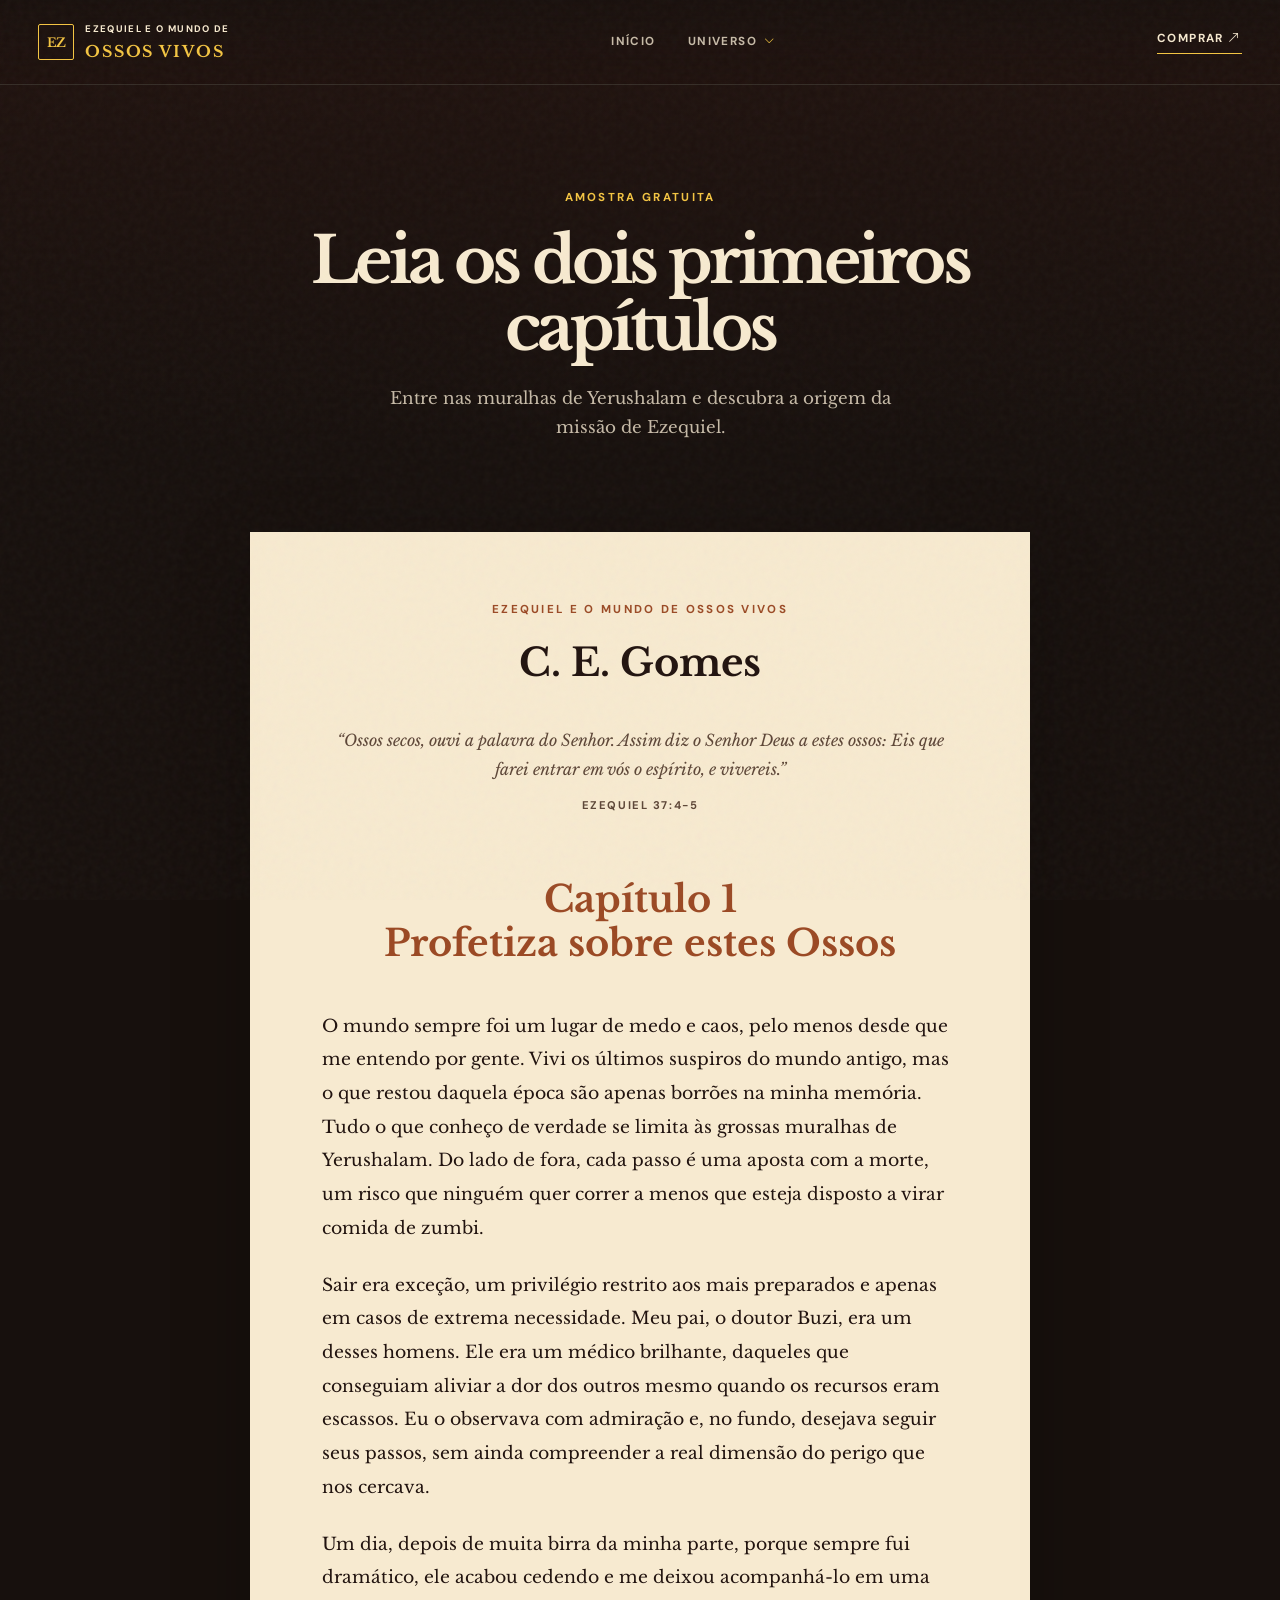
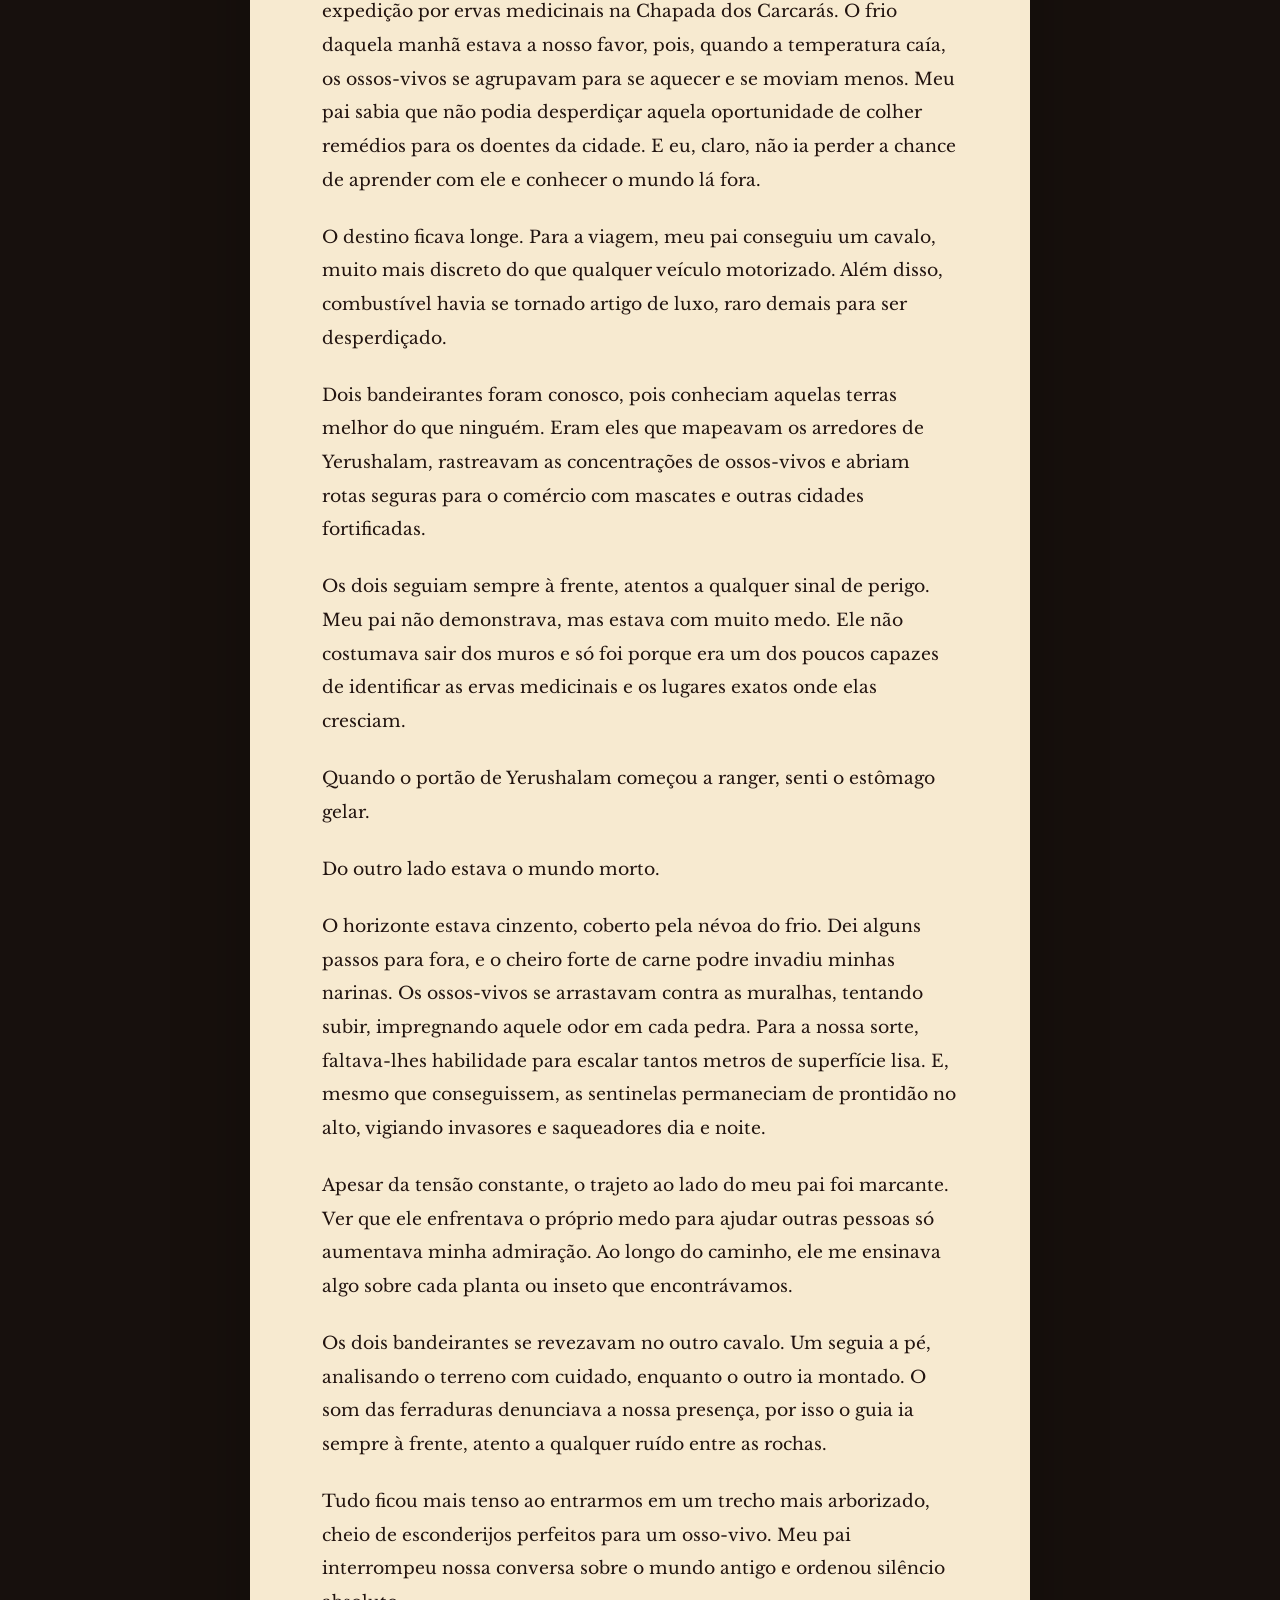
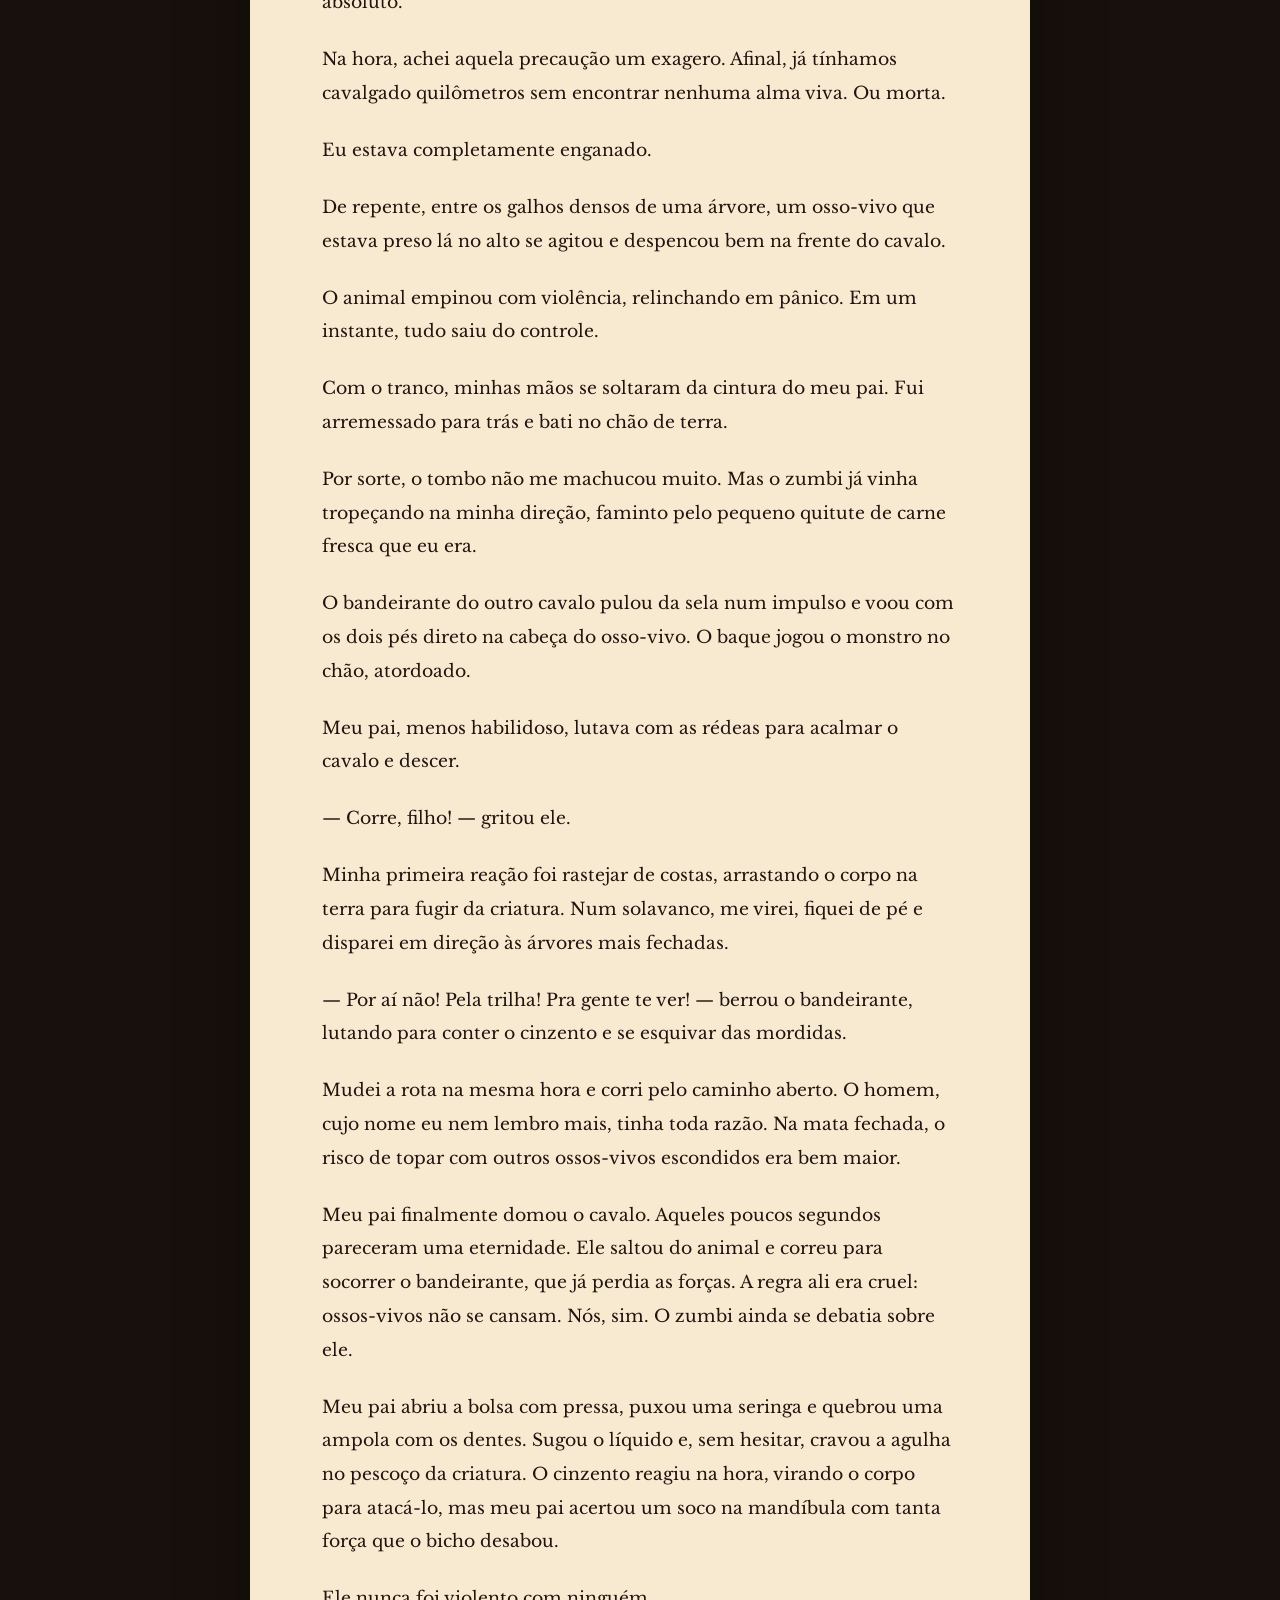
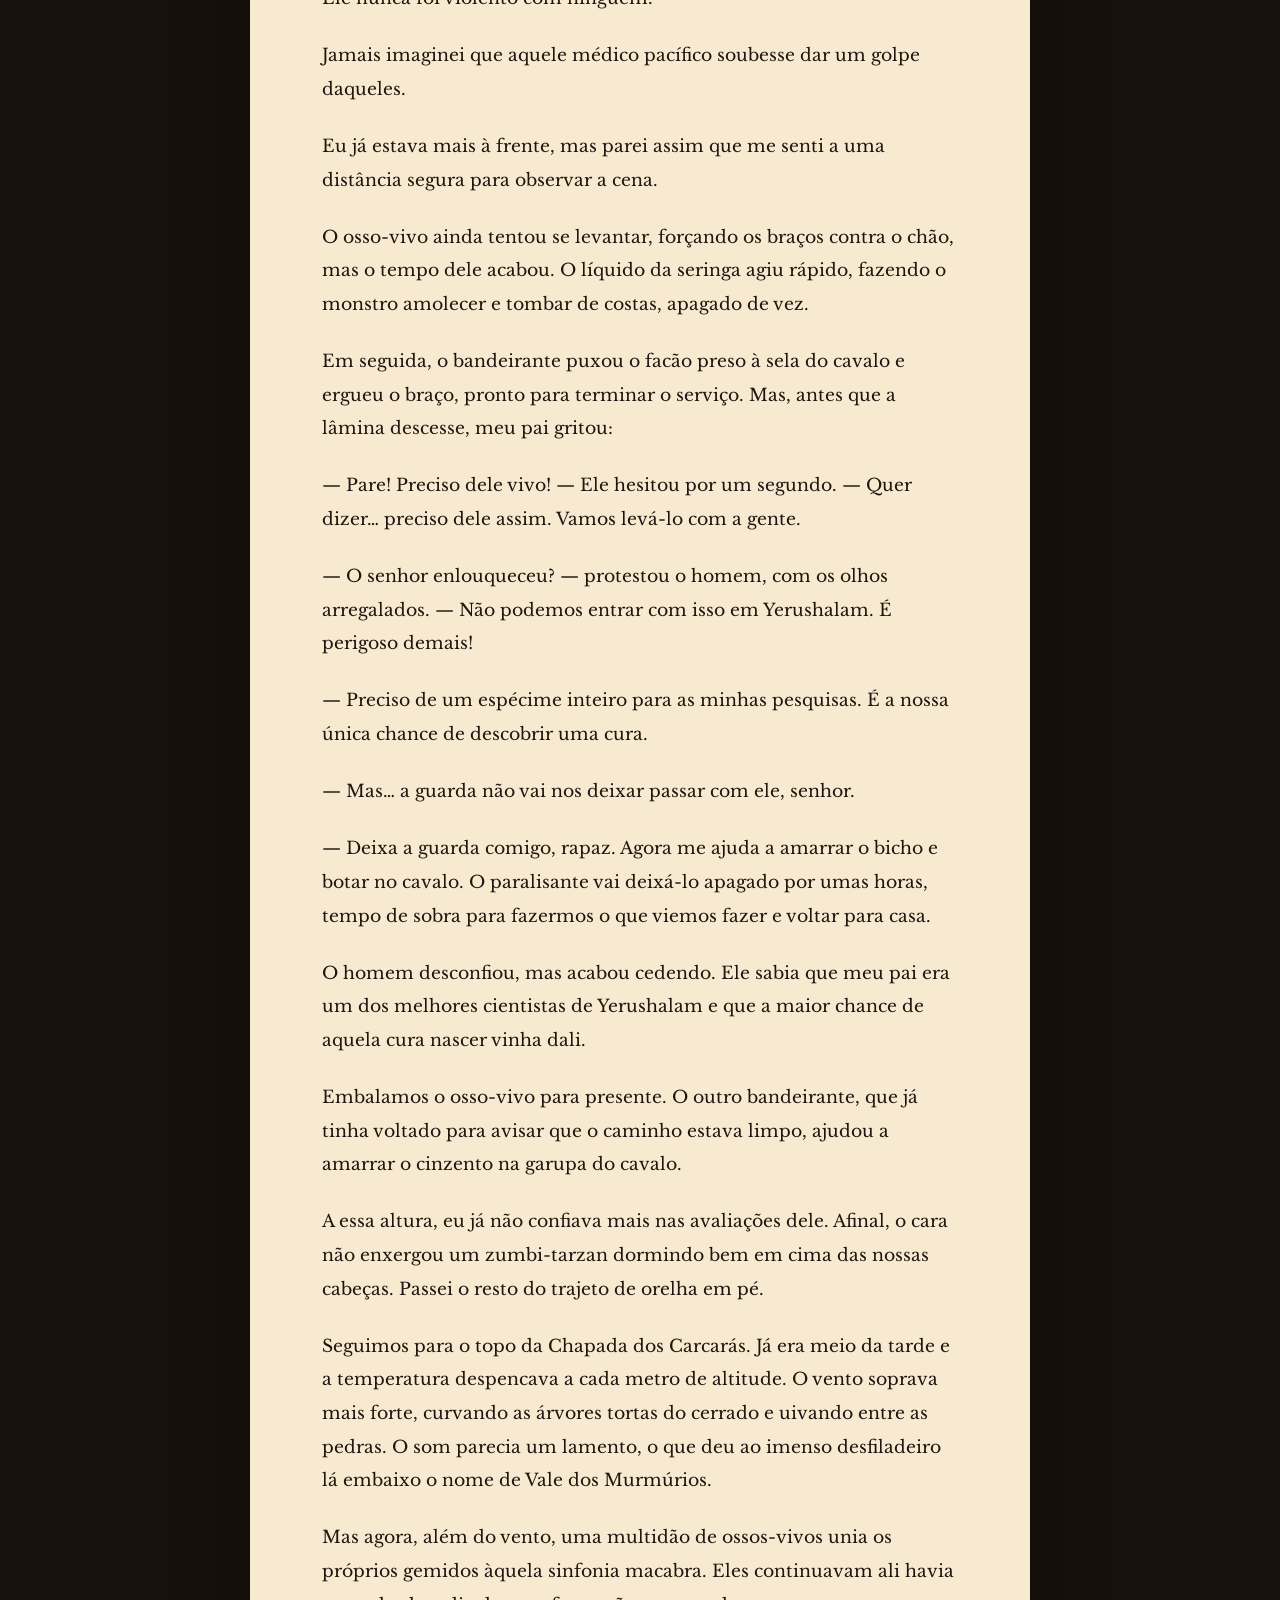
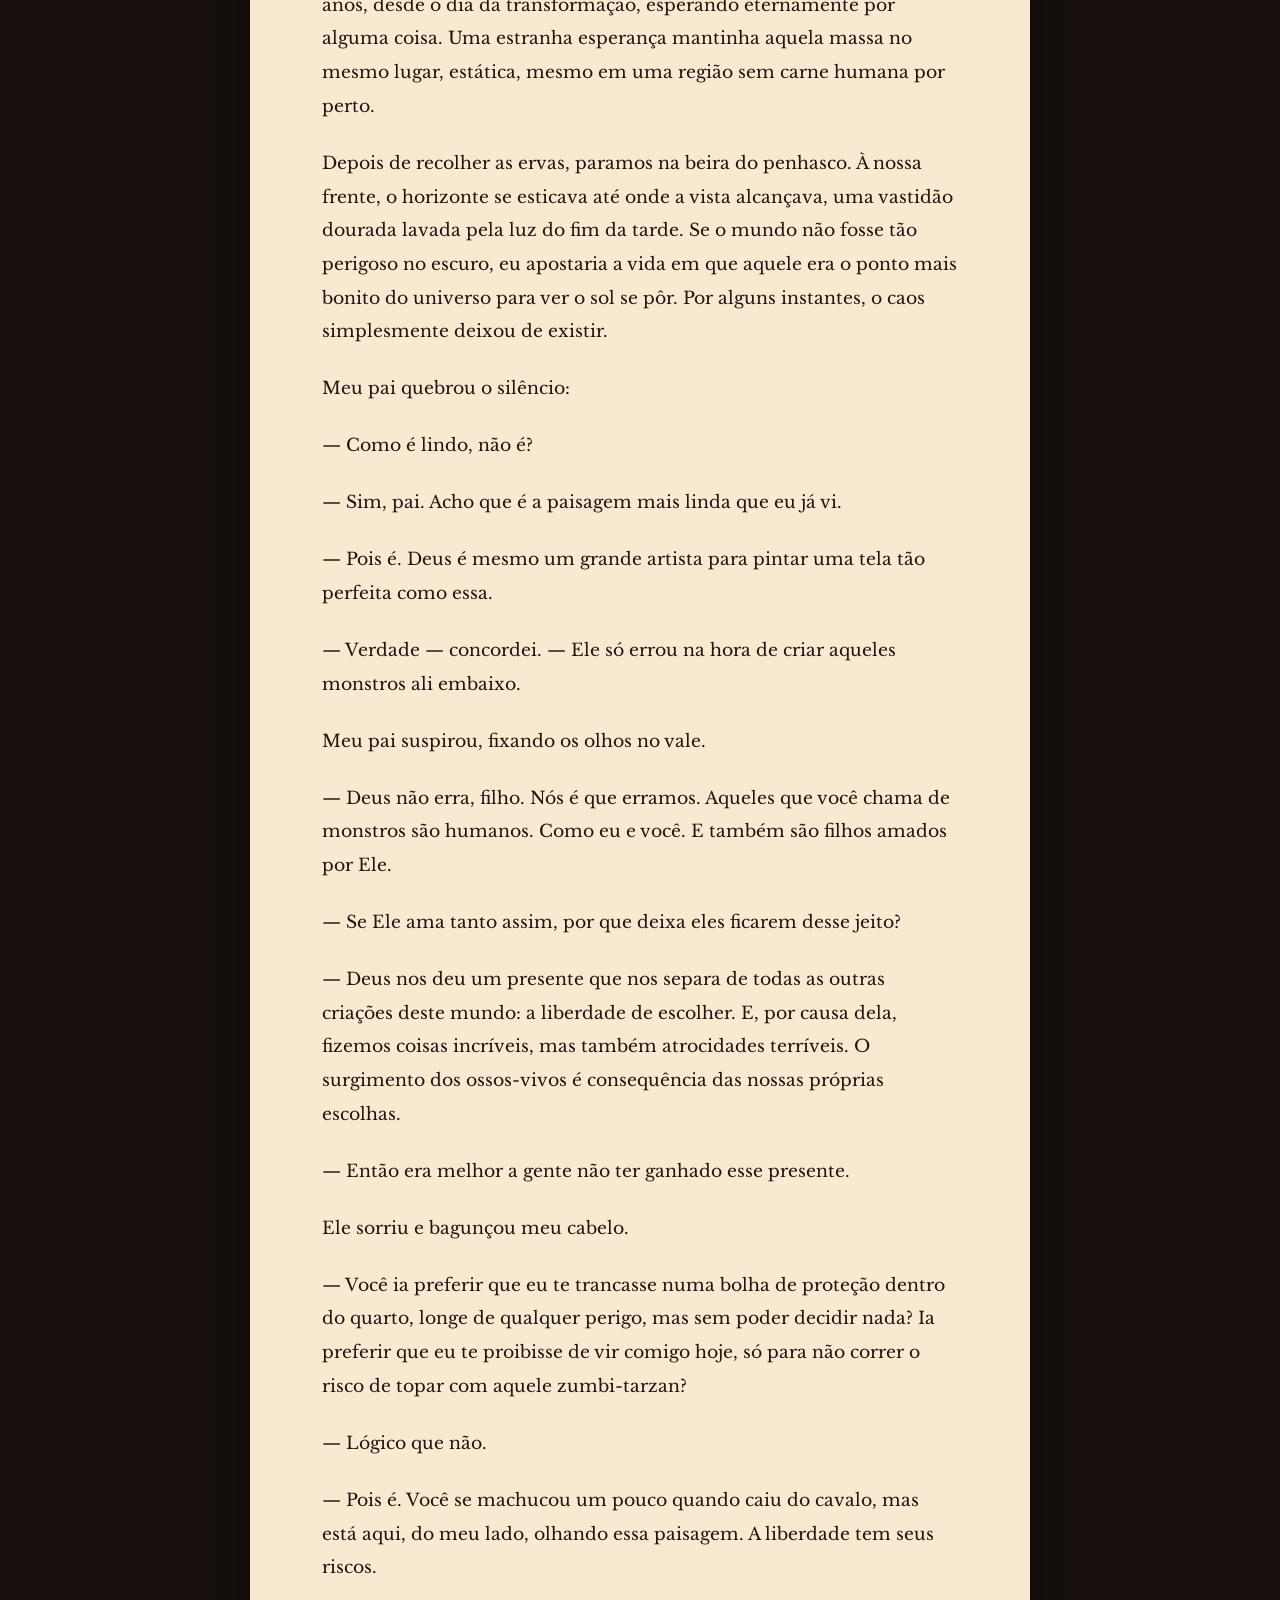
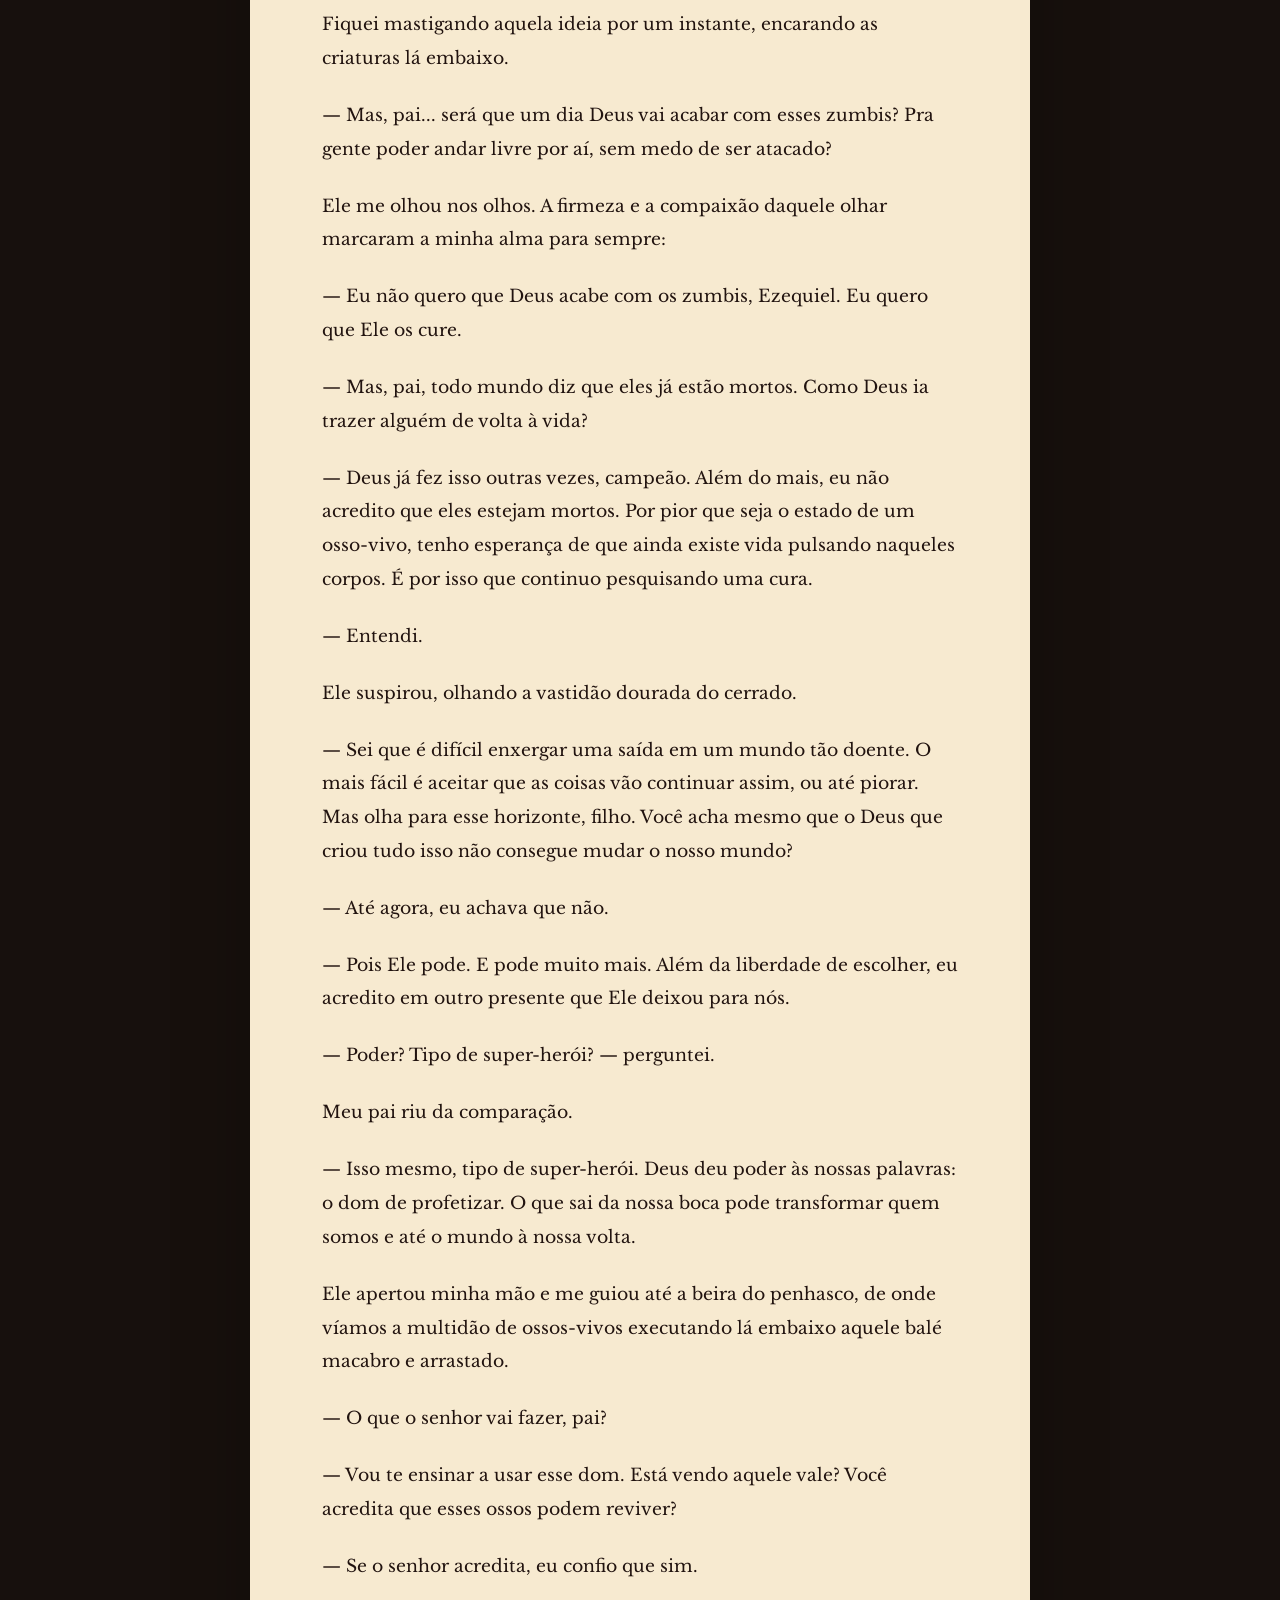
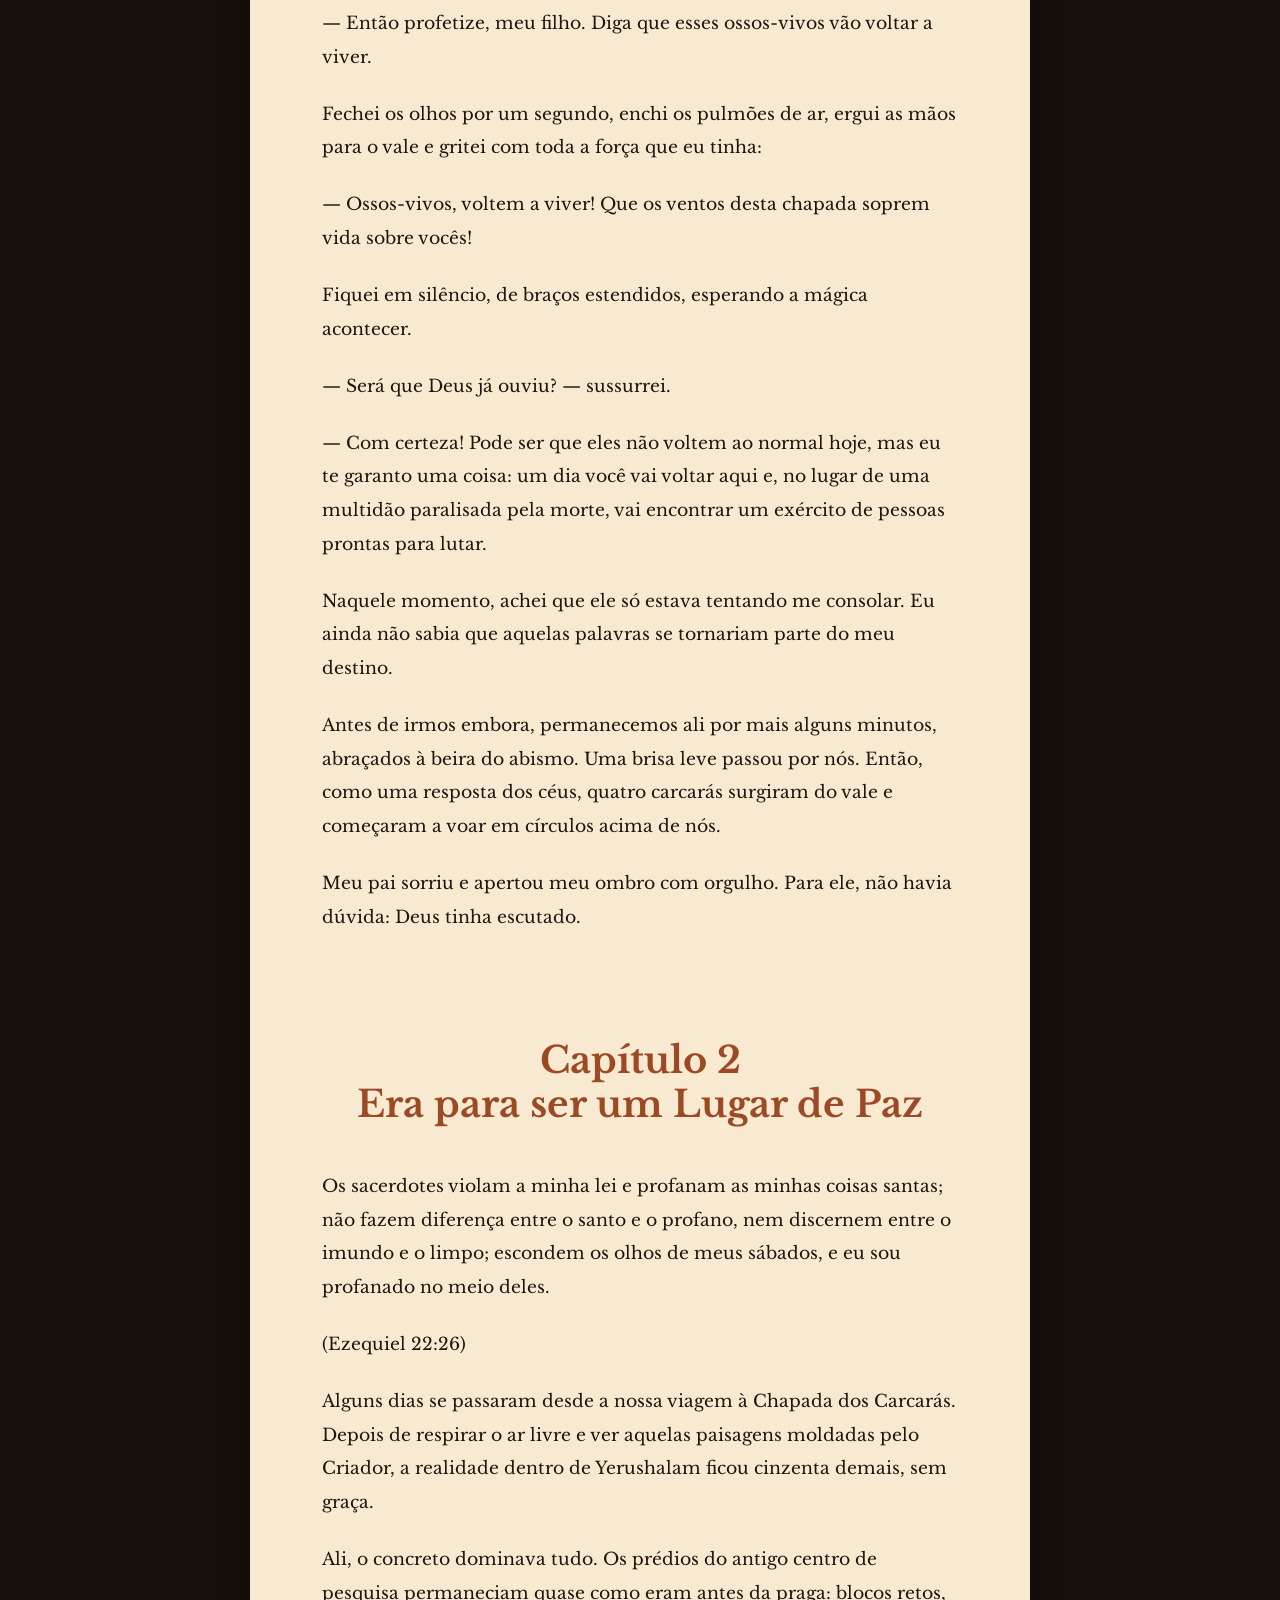
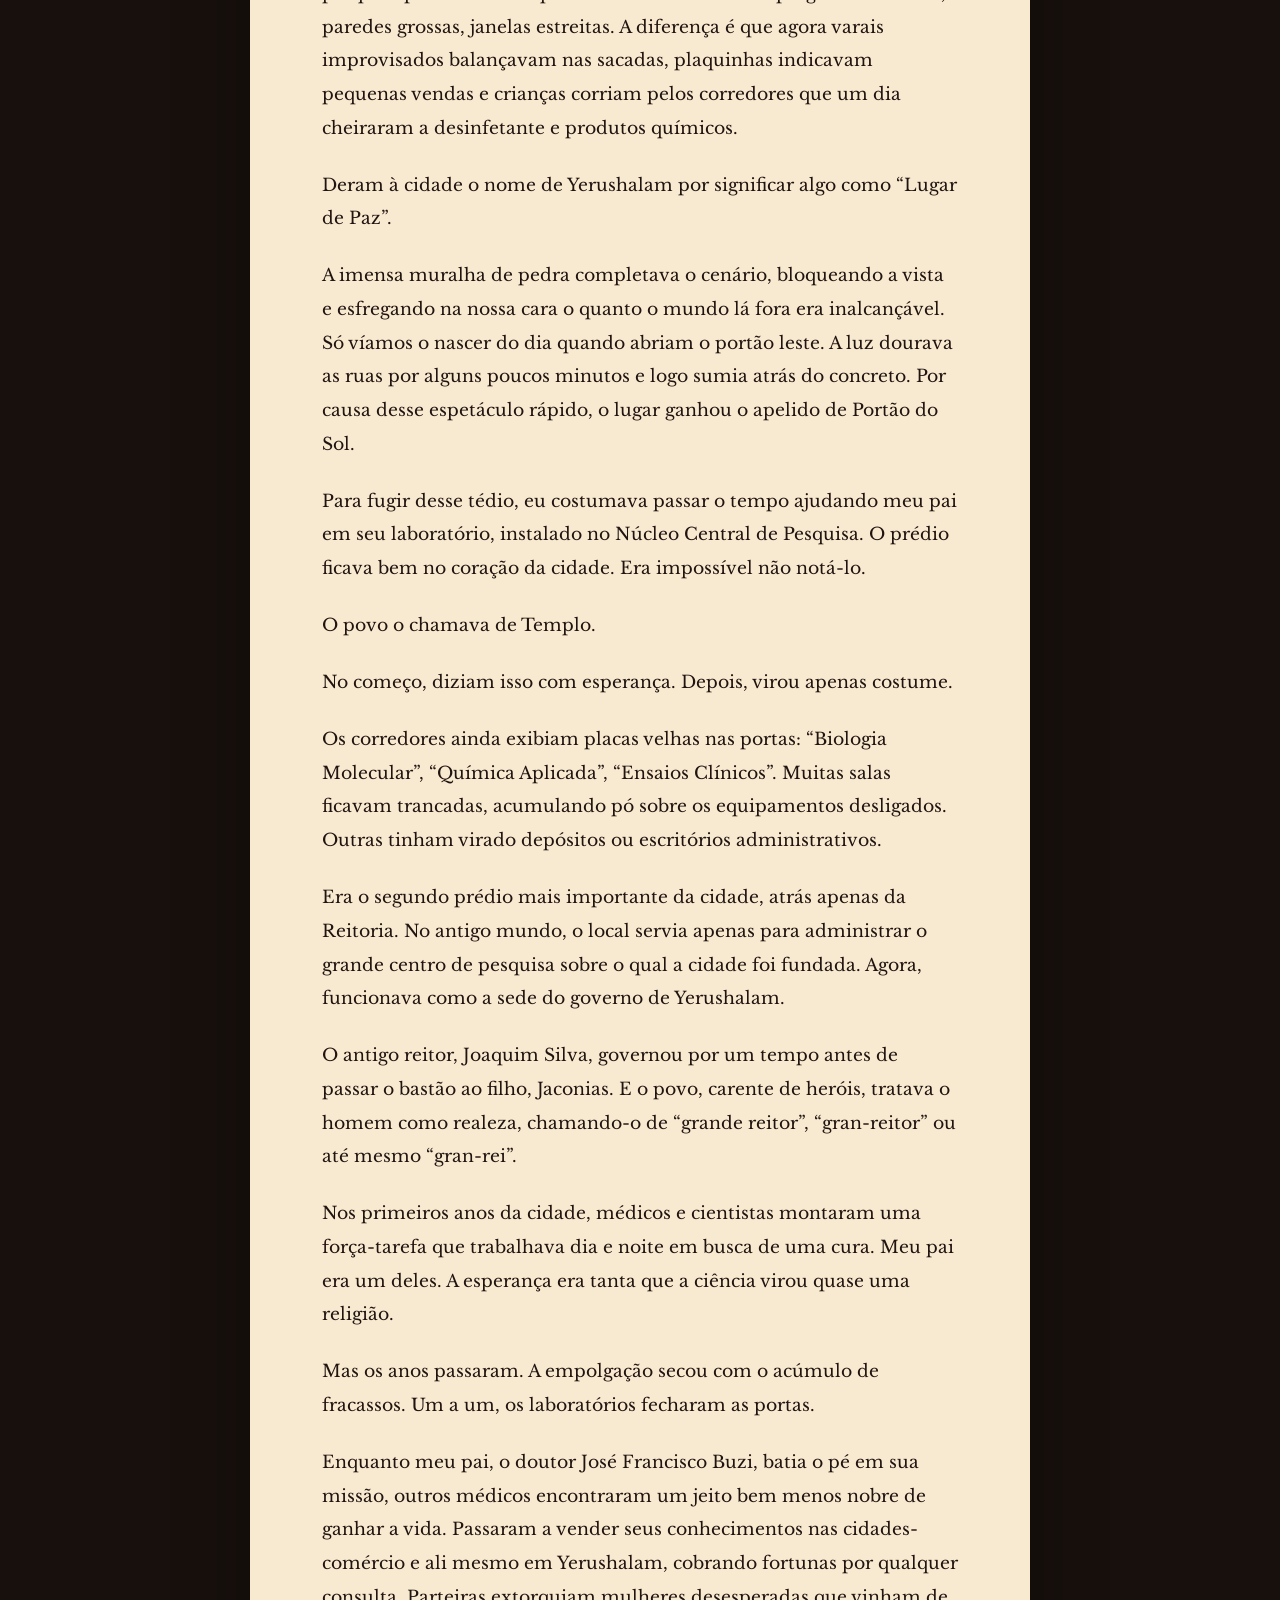
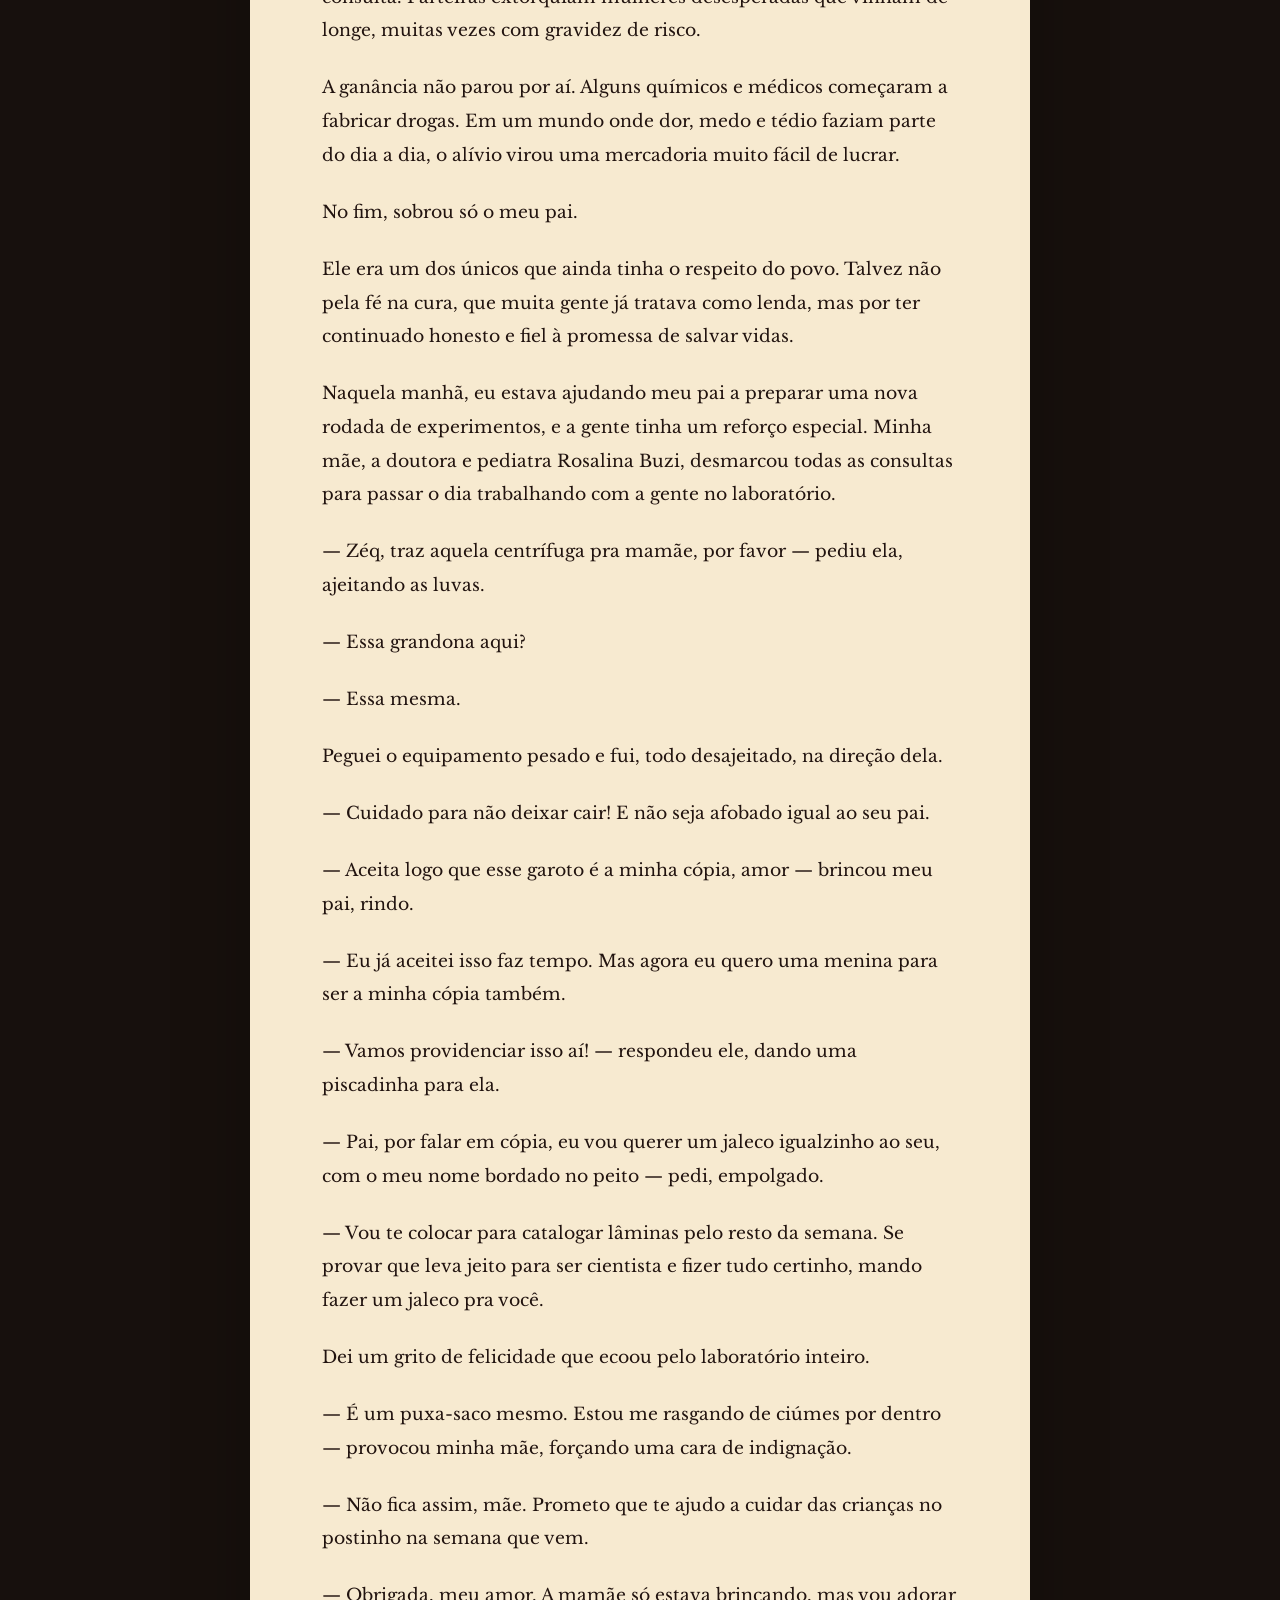
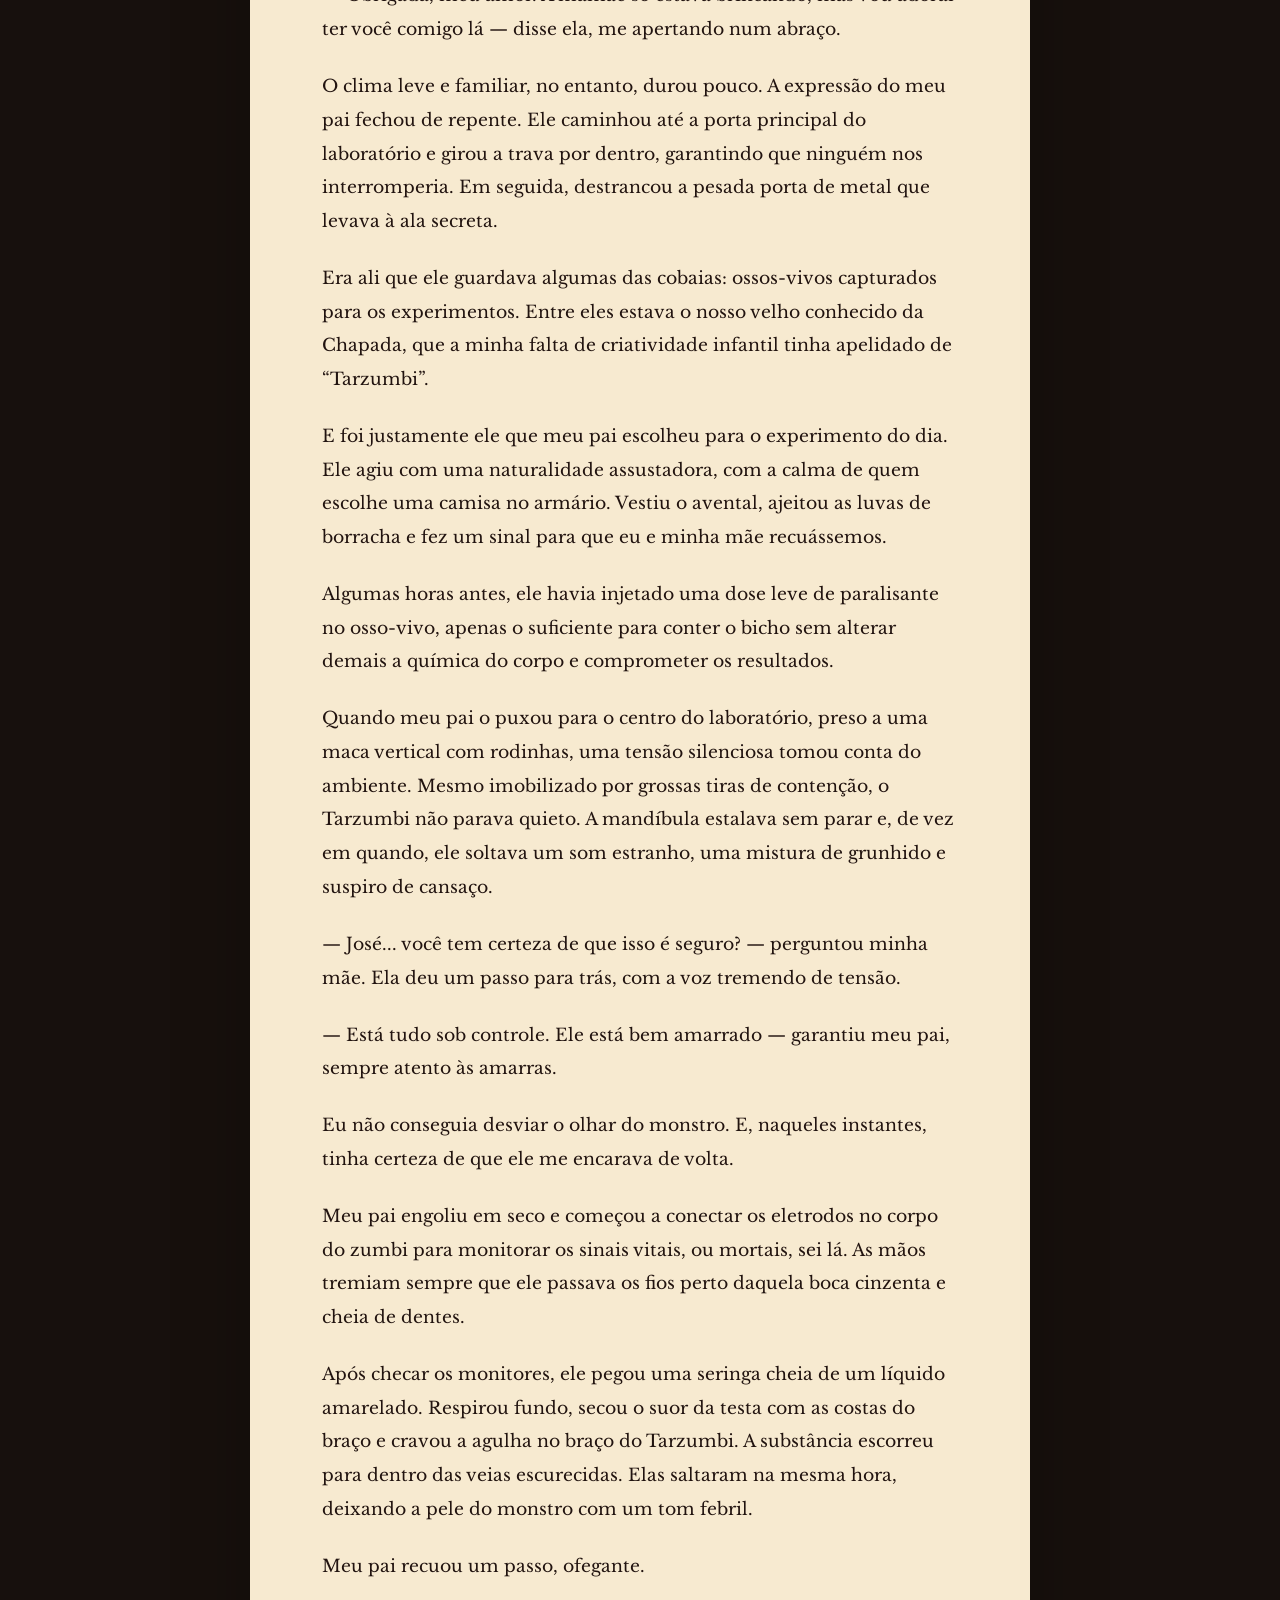
==== amostra.html @ 5e7f7d3e "melhorias 2" ====
<!doctype html>
<html lang="pt-BR">
<head>
  <meta charset="utf-8">
  <meta name="viewport" content="width=device-width, initial-scale=1">
  <meta name="description" content="Leia gratuitamente os dois primeiros capítulos de Ezequiel e o Mundo de Ossos Vivos, romance distópico de C. E. Gomes.">
  <meta name="author" content="C. E. Gomes">
  <meta property="og:type" content="article">
  <meta property="og:locale" content="pt_BR">
  <meta property="og:title" content="Leia os dois primeiros capítulos | Ezequiel e o Mundo de Ossos Vivos">
  <meta property="og:description" content="Uma amostra gratuita do romance distópico de C. E. Gomes.">
  <meta property="og:image" content="img/capa-ezequiel.jpeg">
  <meta name="twitter:card" content="summary_large_image">
  <title>Leia os dois primeiros capítulos | Ezequiel e o Mundo de Ossos Vivos</title>
  <link rel="icon" type="image/jpeg" href="img/capa-ezequiel.jpeg">
  <link rel="preconnect" href="https://fonts.googleapis.com">
  <link rel="preconnect" href="https://fonts.gstatic.com" crossorigin>
  <link href="https://fonts.googleapis.com/css2?family=DM+Sans:wght@400;500;600;700&amp;family=Libre+Baskerville:wght@400;700&amp;display=swap" rel="stylesheet">
  <link rel="stylesheet" href="https://cdn.jsdelivr.net/npm/bootstrap-icons@1.13.1/font/bootstrap-icons.min.css">
  <link rel="stylesheet" href="css/styles.css">
  <link rel="stylesheet" href="css/mobile-fix.css">
  <link rel="stylesheet" href="css/nav-mobile.css">
</head>
<body>
  <a class="skip-link" href="#conteudo">Pular para o conteúdo principal</a>
  <div class="grain" aria-hidden="true"></div>
  <header class="site-header">
    <a class="brand" href="index.html" aria-label="Voltar para Ezequiel e o Mundo de Ossos Vivos"><span>EZ</span><em>C. E. Gomes</em></a>
    <nav aria-label="Navegação principal"></nav>
    <a class="header-buy" href="https://a.co/d/0dIUBMt1" target="_blank" rel="noopener noreferrer">Comprar <i class="bi bi-arrow-up-right" aria-hidden="true"></i></a>
  </header>
  <main id="conteudo" class="sample-page" tabindex="-1">
    <header class="sample-hero">
      <p class="kicker">Amostra gratuita</p>
      <h1>Leia os dois primeiros capítulos</h1>
      <p>Entre nas muralhas de Yerushalam e descubra a origem da missão de Ezequiel.</p>
    </header>
    <article class="sample-book">
      <header class="sample-book-header">
        <p class="kicker">Ezequiel e o Mundo de Ossos Vivos</p>
        <h2>C. E. Gomes</h2>
        <blockquote>“Ossos secos, ouvi a palavra do Senhor. Assim diz o Senhor Deus a estes ossos: Eis que farei entrar em vós o espírito, e vivereis.”<cite>Ezequiel 37:4-5</cite></blockquote>
      </header>
      <div class="sample-text">
        <h2>Capítulo 1<br><span>Profetiza sobre estes Ossos</span></h2>
        <p>O mundo sempre foi um lugar de medo e caos, pelo menos desde que me entendo por gente. Vivi os últimos suspiros do mundo antigo, mas o que restou daquela época são apenas borrões na minha memória. Tudo o que conheço de verdade se limita às grossas muralhas de Yerushalam. Do lado de fora, cada passo é uma aposta com a morte, um risco que ninguém quer correr a menos que esteja disposto a virar comida de zumbi.</p>
        <p>Sair era exceção, um privilégio restrito aos mais preparados e apenas em casos de extrema necessidade. Meu pai, o doutor Buzi, era um desses homens. Ele era um médico brilhante, daqueles que conseguiam aliviar a dor dos outros mesmo quando os recursos eram escassos. Eu o observava com admiração e, no fundo, desejava seguir seus passos, sem ainda compreender a real dimensão do perigo que nos cercava.</p>
        <p>Um dia, depois de muita birra da minha parte, porque sempre fui dramático, ele acabou cedendo e me deixou acompanhá-lo em uma expedição por ervas medicinais na Chapada dos Carcarás. O frio daquela manhã estava a nosso favor, pois, quando a temperatura caía, os ossos-vivos se agrupavam para se aquecer e se moviam menos. Meu pai sabia que não podia desperdiçar aquela oportunidade de colher remédios para os doentes da cidade. E eu, claro, não ia perder a chance de aprender com ele e conhecer o mundo lá fora.</p>
        <p>O destino ficava longe. Para a viagem, meu pai conseguiu um cavalo, muito mais discreto do que qualquer veículo motorizado. Além disso, combustível havia se tornado artigo de luxo, raro demais para ser desperdiçado.</p>
        <p>Dois bandeirantes foram conosco, pois conheciam aquelas terras melhor do que ninguém. Eram eles que mapeavam os arredores de Yerushalam, rastreavam as concentrações de ossos-vivos e abriam rotas seguras para o comércio com mascates e outras cidades fortificadas.</p>
        <p>Os dois seguiam sempre à frente, atentos a qualquer sinal de perigo. Meu pai não demonstrava, mas estava com muito medo. Ele não costumava sair dos muros e só foi porque era um dos poucos capazes de identificar as ervas medicinais e os lugares exatos onde elas cresciam.</p>
        <p>Quando o portão de Yerushalam começou a ranger, senti o estômago gelar.</p>
        <p>Do outro lado estava o mundo morto.</p>
        <p>O horizonte estava cinzento, coberto pela névoa do frio. Dei alguns passos para fora, e o cheiro forte de carne podre invadiu minhas narinas. Os ossos-vivos se arrastavam contra as muralhas, tentando subir, impregnando aquele odor em cada pedra. Para a nossa sorte, faltava-lhes habilidade para escalar tantos metros de superfície lisa. E, mesmo que conseguissem, as sentinelas permaneciam de prontidão no alto, vigiando invasores e saqueadores dia e noite.</p>
        <p>Apesar da tensão constante, o trajeto ao lado do meu pai foi marcante. Ver que ele enfrentava o próprio medo para ajudar outras pessoas só aumentava minha admiração. Ao longo do caminho, ele me ensinava algo sobre cada planta ou inseto que encontrávamos.</p>
        <p>Os dois bandeirantes se revezavam no outro cavalo. Um seguia a pé, analisando o terreno com cuidado, enquanto o outro ia montado. O som das ferraduras denunciava a nossa presença, por isso o guia ia sempre à frente, atento a qualquer ruído entre as rochas.</p>
        <p>Tudo ficou mais tenso ao entrarmos em um trecho mais arborizado, cheio de esconderijos perfeitos para um osso-vivo. Meu pai interrompeu nossa conversa sobre o mundo antigo e ordenou silêncio absoluto.</p>
        <p>Na hora, achei aquela precaução um exagero. Afinal, já tínhamos cavalgado quilômetros sem encontrar nenhuma alma viva. Ou morta.</p>
        <p>Eu estava completamente enganado.</p>
        <p>De repente, entre os galhos densos de uma árvore, um osso-vivo que estava preso lá no alto se agitou e despencou bem na frente do cavalo.</p>
        <p>O animal empinou com violência, relinchando em pânico. Em um instante, tudo saiu do controle.</p>
        <p>Com o tranco, minhas mãos se soltaram da cintura do meu pai. Fui arremessado para trás e bati no chão de terra.</p>
        <p>Por sorte, o tombo não me machucou muito. Mas o zumbi já vinha tropeçando na minha direção, faminto pelo pequeno quitute de carne fresca que eu era.</p>
        <p>O bandeirante do outro cavalo pulou da sela num impulso e voou com os dois pés direto na cabeça do osso-vivo. O baque jogou o monstro no chão, atordoado.</p>
        <p>Meu pai, menos habilidoso, lutava com as rédeas para acalmar o cavalo e descer.</p>
        <p>— Corre, filho! — gritou ele.</p>
        <p>Minha primeira reação foi rastejar de costas, arrastando o corpo na terra para fugir da criatura. Num solavanco, me virei, fiquei de pé e disparei em direção às árvores mais fechadas.</p>
        <p>— Por aí não! Pela trilha! Pra gente te ver! — berrou o bandeirante, lutando para conter o cinzento e se esquivar das mordidas.</p>
        <p>Mudei a rota na mesma hora e corri pelo caminho aberto. O homem, cujo nome eu nem lembro mais, tinha toda razão. Na mata fechada, o risco de topar com outros ossos-vivos escondidos era bem maior.</p>
        <p>Meu pai finalmente domou o cavalo. Aqueles poucos segundos pareceram uma eternidade. Ele saltou do animal e correu para socorrer o bandeirante, que já perdia as forças. A regra ali era cruel: ossos-vivos não se cansam. Nós, sim. O zumbi ainda se debatia sobre ele.</p>
        <p>Meu pai abriu a bolsa com pressa, puxou uma seringa e quebrou uma ampola com os dentes. Sugou o líquido e, sem hesitar, cravou a agulha no pescoço da criatura. O cinzento reagiu na hora, virando o corpo para atacá-lo, mas meu pai acertou um soco na mandíbula com tanta força que o bicho desabou.</p>
        <p>Ele nunca foi violento com ninguém.</p>
        <p>Jamais imaginei que aquele médico pacífico soubesse dar um golpe daqueles.</p>
        <p>Eu já estava mais à frente, mas parei assim que me senti a uma distância segura para observar a cena.</p>
        <p>O osso-vivo ainda tentou se levantar, forçando os braços contra o chão, mas o tempo dele acabou. O líquido da seringa agiu rápido, fazendo o monstro amolecer e tombar de costas, apagado de vez.</p>
        <p>Em seguida, o bandeirante puxou o facão preso à sela do cavalo e ergueu o braço, pronto para terminar o serviço. Mas, antes que a lâmina descesse, meu pai gritou:</p>
        <p>— Pare! Preciso dele vivo! — Ele hesitou por um segundo. — Quer dizer… preciso dele assim. Vamos levá-lo com a gente.</p>
        <p>— O senhor enlouqueceu? — protestou o homem, com os olhos arregalados. — Não podemos entrar com isso em Yerushalam. É perigoso demais!</p>
        <p>— Preciso de um espécime inteiro para as minhas pesquisas. É a nossa única chance de descobrir uma cura.</p>
        <p>— Mas… a guarda não vai nos deixar passar com ele, senhor.</p>
        <p>— Deixa a guarda comigo, rapaz. Agora me ajuda a amarrar o bicho e botar no cavalo. O paralisante vai deixá-lo apagado por umas horas, tempo de sobra para fazermos o que viemos fazer e voltar para casa.</p>
        <p>O homem desconfiou, mas acabou cedendo. Ele sabia que meu pai era um dos melhores cientistas de Yerushalam e que a maior chance de aquela cura nascer vinha dali.</p>
        <p>Embalamos o osso-vivo para presente. O outro bandeirante, que já tinha voltado para avisar que o caminho estava limpo, ajudou a amarrar o cinzento na garupa do cavalo.</p>
        <p>A essa altura, eu já não confiava mais nas avaliações dele. Afinal, o cara não enxergou um zumbi-tarzan dormindo bem em cima das nossas cabeças. Passei o resto do trajeto de orelha em pé.</p>
        <p>Seguimos para o topo da Chapada dos Carcarás. Já era meio da tarde e a temperatura despencava a cada metro de altitude. O vento soprava mais forte, curvando as árvores tortas do cerrado e uivando entre as pedras. O som parecia um lamento, o que deu ao imenso desfiladeiro lá embaixo o nome de Vale dos Murmúrios.</p>
        <p>Mas agora, além do vento, uma multidão de ossos-vivos unia os próprios gemidos àquela sinfonia macabra. Eles continuavam ali havia anos, desde o dia da transformação, esperando eternamente por alguma coisa. Uma estranha esperança mantinha aquela massa no mesmo lugar, estática, mesmo em uma região sem carne humana por perto.</p>
        <p>Depois de recolher as ervas, paramos na beira do penhasco. À nossa frente, o horizonte se esticava até onde a vista alcançava, uma vastidão dourada lavada pela luz do fim da tarde. Se o mundo não fosse tão perigoso no escuro, eu apostaria a vida em que aquele era o ponto mais bonito do universo para ver o sol se pôr. Por alguns instantes, o caos simplesmente deixou de existir.</p>
        <p>Meu pai quebrou o silêncio:</p>
        <p>— Como é lindo, não é?</p>
        <p>— Sim, pai. Acho que é a paisagem mais linda que eu já vi.</p>
        <p>— Pois é. Deus é mesmo um grande artista para pintar uma tela tão perfeita como essa.</p>
        <p>— Verdade — concordei. — Ele só errou na hora de criar aqueles monstros ali embaixo.</p>
        <p>Meu pai suspirou, fixando os olhos no vale.</p>
        <p>— Deus não erra, filho. Nós é que erramos. Aqueles que você chama de monstros são humanos. Como eu e você. E também são filhos amados por Ele.</p>
        <p>— Se Ele ama tanto assim, por que deixa eles ficarem desse jeito?</p>
        <p>— Deus nos deu um presente que nos separa de todas as outras criações deste mundo: a liberdade de escolher. E, por causa dela, fizemos coisas incríveis, mas também atrocidades terríveis. O surgimento dos ossos-vivos é consequência das nossas próprias escolhas.</p>
        <p>— Então era melhor a gente não ter ganhado esse presente.</p>
        <p>Ele sorriu e bagunçou meu cabelo.</p>
        <p>— Você ia preferir que eu te trancasse numa bolha de proteção dentro do quarto, longe de qualquer perigo, mas sem poder decidir nada? Ia preferir que eu te proibisse de vir comigo hoje, só para não correr o risco de topar com aquele zumbi-tarzan?</p>
        <p>— Lógico que não.</p>
        <p>— Pois é. Você se machucou um pouco quando caiu do cavalo, mas está aqui, do meu lado, olhando essa paisagem. A liberdade tem seus riscos.</p>
        <p>Fiquei mastigando aquela ideia por um instante, encarando as criaturas lá embaixo.</p>
        <p>— Mas, pai... será que um dia Deus vai acabar com esses zumbis? Pra gente poder andar livre por aí, sem medo de ser atacado?</p>
        <p>Ele me olhou nos olhos. A firmeza e a compaixão daquele olhar marcaram a minha alma para sempre:</p>
        <p>— Eu não quero que Deus acabe com os zumbis, Ezequiel. Eu quero que Ele os cure.</p>
        <p>— Mas, pai, todo mundo diz que eles já estão mortos. Como Deus ia trazer alguém de volta à vida?</p>
        <p>— Deus já fez isso outras vezes, campeão. Além do mais, eu não acredito que eles estejam mortos. Por pior que seja o estado de um osso-vivo, tenho esperança de que ainda existe vida pulsando naqueles corpos. É por isso que continuo pesquisando uma cura.</p>
        <p>— Entendi.</p>
        <p>Ele suspirou, olhando a vastidão dourada do cerrado.</p>
        <p>— Sei que é difícil enxergar uma saída em um mundo tão doente. O mais fácil é aceitar que as coisas vão continuar assim, ou até piorar. Mas olha para esse horizonte, filho. Você acha mesmo que o Deus que criou tudo isso não consegue mudar o nosso mundo?</p>
        <p>— Até agora, eu achava que não.</p>
        <p>— Pois Ele pode. E pode muito mais. Além da liberdade de escolher, eu acredito em outro presente que Ele deixou para nós.</p>
        <p>— Poder? Tipo de super-herói? — perguntei.</p>
        <p>Meu pai riu da comparação.</p>
        <p>— Isso mesmo, tipo de super-herói. Deus deu poder às nossas palavras: o dom de profetizar. O que sai da nossa boca pode transformar quem somos e até o mundo à nossa volta.</p>
        <p>Ele apertou minha mão e me guiou até a beira do penhasco, de onde víamos a multidão de ossos-vivos executando lá embaixo aquele balé macabro e arrastado.</p>
        <p>— O que o senhor vai fazer, pai?</p>
        <p>— Vou te ensinar a usar esse dom. Está vendo aquele vale? Você acredita que esses ossos podem reviver?</p>
        <p>— Se o senhor acredita, eu confio que sim.</p>
        <p>— Então profetize, meu filho. Diga que esses ossos-vivos vão voltar a viver.</p>
        <p>Fechei os olhos por um segundo, enchi os pulmões de ar, ergui as mãos para o vale e gritei com toda a força que eu tinha:</p>
        <p>— Ossos-vivos, voltem a viver! Que os ventos desta chapada soprem vida sobre vocês!</p>
        <p>Fiquei em silêncio, de braços estendidos, esperando a mágica acontecer.</p>
        <p>— Será que Deus já ouviu? — sussurrei.</p>
        <p>— Com certeza! Pode ser que eles não voltem ao normal hoje, mas eu te garanto uma coisa: um dia você vai voltar aqui e, no lugar de uma multidão paralisada pela morte, vai encontrar um exército de pessoas prontas para lutar.</p>
        <p>Naquele momento, achei que ele só estava tentando me consolar. Eu ainda não sabia que aquelas palavras se tornariam parte do meu destino.</p>
        <p>Antes de irmos embora, permanecemos ali por mais alguns minutos, abraçados à beira do abismo. Uma brisa leve passou por nós. Então, como uma resposta dos céus, quatro carcarás surgiram do vale e começaram a voar em círculos acima de nós.</p>
        <p>Meu pai sorriu e apertou meu ombro com orgulho. Para ele, não havia dúvida: Deus tinha escutado.</p>
        <h2>Capítulo 2<br><span>Era para ser um Lugar de Paz</span></h2>
        <p>Os sacerdotes violam a minha lei e profanam as minhas coisas santas; não fazem diferença entre o santo e o profano, nem discernem entre o imundo e o limpo; escondem os olhos de meus sábados, e eu sou profanado no meio deles.</p>
        <p>(Ezequiel 22:26)</p>
        <p>Alguns dias se passaram desde a nossa viagem à Chapada dos Carcarás. Depois de respirar o ar livre e ver aquelas paisagens moldadas pelo Criador, a realidade dentro de Yerushalam ficou cinzenta demais, sem graça.</p>
        <p>Ali, o concreto dominava tudo. Os prédios do antigo centro de pesquisa permaneciam quase como eram antes da praga: blocos retos, paredes grossas, janelas estreitas. A diferença é que agora varais improvisados balançavam nas sacadas, plaquinhas indicavam pequenas vendas e crianças corriam pelos corredores que um dia cheiraram a desinfetante e produtos químicos.</p>
        <p>Deram à cidade o nome de Yerushalam por significar algo como “Lugar de Paz”.</p>
        <p>A imensa muralha de pedra completava o cenário, bloqueando a vista e esfregando na nossa cara o quanto o mundo lá fora era inalcançável. Só víamos o nascer do dia quando abriam o portão leste. A luz dourava as ruas por alguns poucos minutos e logo sumia atrás do concreto. Por causa desse espetáculo rápido, o lugar ganhou o apelido de Portão do Sol.</p>
        <p>Para fugir desse tédio, eu costumava passar o tempo ajudando meu pai em seu laboratório, instalado no Núcleo Central de Pesquisa. O prédio ficava bem no coração da cidade. Era impossível não notá-lo.</p>
        <p>O povo o chamava de Templo.</p>
        <p>No começo, diziam isso com esperança. Depois, virou apenas costume.</p>
        <p>Os corredores ainda exibiam placas velhas nas portas: “Biologia Molecular”, “Química Aplicada”, “Ensaios Clínicos”. Muitas salas ficavam trancadas, acumulando pó sobre os equipamentos desligados. Outras tinham virado depósitos ou escritórios administrativos.</p>
        <p>Era o segundo prédio mais importante da cidade, atrás apenas da Reitoria. No antigo mundo, o local servia apenas para administrar o grande centro de pesquisa sobre o qual a cidade foi fundada. Agora, funcionava como a sede do governo de Yerushalam.</p>
        <p>O antigo reitor, Joaquim Silva, governou por um tempo antes de passar o bastão ao filho, Jaconias. E o povo, carente de heróis, tratava o homem como realeza, chamando-o de “grande reitor”, “gran-reitor” ou até mesmo “gran-rei”.</p>
        <p>Nos primeiros anos da cidade, médicos e cientistas montaram uma força-tarefa que trabalhava dia e noite em busca de uma cura. Meu pai era um deles. A esperança era tanta que a ciência virou quase uma religião.</p>
        <p>Mas os anos passaram. A empolgação secou com o acúmulo de fracassos. Um a um, os laboratórios fecharam as portas.</p>
        <p>Enquanto meu pai, o doutor José Francisco Buzi, batia o pé em sua missão, outros médicos encontraram um jeito bem menos nobre de ganhar a vida. Passaram a vender seus conhecimentos nas cidades-comércio e ali mesmo em Yerushalam, cobrando fortunas por qualquer consulta. Parteiras extorquiam mulheres desesperadas que vinham de longe, muitas vezes com gravidez de risco.</p>
        <p>A ganância não parou por aí. Alguns químicos e médicos começaram a fabricar drogas. Em um mundo onde dor, medo e tédio faziam parte do dia a dia, o alívio virou uma mercadoria muito fácil de lucrar.</p>
        <p>No fim, sobrou só o meu pai.</p>
        <p>Ele era um dos únicos que ainda tinha o respeito do povo. Talvez não pela fé na cura, que muita gente já tratava como lenda, mas por ter continuado honesto e fiel à promessa de salvar vidas.</p>
        <p>Naquela manhã, eu estava ajudando meu pai a preparar uma nova rodada de experimentos, e a gente tinha um reforço especial. Minha mãe, a doutora e pediatra Rosalina Buzi, desmarcou todas as consultas para passar o dia trabalhando com a gente no laboratório.</p>
        <p>— Zéq, traz aquela centrífuga pra mamãe, por favor — pediu ela, ajeitando as luvas.</p>
        <p>— Essa grandona aqui?</p>
        <p>— Essa mesma.</p>
        <p>Peguei o equipamento pesado e fui, todo desajeitado, na direção dela.</p>
        <p>— Cuidado para não deixar cair! E não seja afobado igual ao seu pai.</p>
        <p>— Aceita logo que esse garoto é a minha cópia, amor — brincou meu pai, rindo.</p>
        <p>— Eu já aceitei isso faz tempo. Mas agora eu quero uma menina para ser a minha cópia também.</p>
        <p>— Vamos providenciar isso aí! — respondeu ele, dando uma piscadinha para ela.</p>
        <p>— Pai, por falar em cópia, eu vou querer um jaleco igualzinho ao seu, com o meu nome bordado no peito — pedi, empolgado.</p>
        <p>— Vou te colocar para catalogar lâminas pelo resto da semana. Se provar que leva jeito para ser cientista e fizer tudo certinho, mando fazer um jaleco pra você.</p>
        <p>Dei um grito de felicidade que ecoou pelo laboratório inteiro.</p>
        <p>— É um puxa-saco mesmo. Estou me rasgando de ciúmes por dentro — provocou minha mãe, forçando uma cara de indignação.</p>
        <p>— Não fica assim, mãe. Prometo que te ajudo a cuidar das crianças no postinho na semana que vem.</p>
        <p>— Obrigada, meu amor. A mamãe só estava brincando, mas vou adorar ter você comigo lá — disse ela, me apertando num abraço.</p>
        <p>O clima leve e familiar, no entanto, durou pouco. A expressão do meu pai fechou de repente. Ele caminhou até a porta principal do laboratório e girou a trava por dentro, garantindo que ninguém nos interromperia. Em seguida, destrancou a pesada porta de metal que levava à ala secreta.</p>
        <p>Era ali que ele guardava algumas das cobaias: ossos-vivos capturados para os experimentos. Entre eles estava o nosso velho conhecido da Chapada, que a minha falta de criatividade infantil tinha apelidado de “Tarzumbi”.</p>
        <p>E foi justamente ele que meu pai escolheu para o experimento do dia. Ele agiu com uma naturalidade assustadora, com a calma de quem escolhe uma camisa no armário. Vestiu o avental, ajeitou as luvas de borracha e fez um sinal para que eu e minha mãe recuássemos.</p>
        <p>Algumas horas antes, ele havia injetado uma dose leve de paralisante no osso-vivo, apenas o suficiente para conter o bicho sem alterar demais a química do corpo e comprometer os resultados.</p>
        <p>Quando meu pai o puxou para o centro do laboratório, preso a uma maca vertical com rodinhas, uma tensão silenciosa tomou conta do ambiente. Mesmo imobilizado por grossas tiras de contenção, o Tarzumbi não parava quieto. A mandíbula estalava sem parar e, de vez em quando, ele soltava um som estranho, uma mistura de grunhido e suspiro de cansaço.</p>
        <p>— José... você tem certeza de que isso é seguro? — perguntou minha mãe. Ela deu um passo para trás, com a voz tremendo de tensão.</p>
        <p>— Está tudo sob controle. Ele está bem amarrado — garantiu meu pai, sempre atento às amarras.</p>
        <p>Eu não conseguia desviar o olhar do monstro. E, naqueles instantes, tinha certeza de que ele me encarava de volta.</p>
        <p>Meu pai engoliu em seco e começou a conectar os eletrodos no corpo do zumbi para monitorar os sinais vitais, ou mortais, sei lá. As mãos tremiam sempre que ele passava os fios perto daquela boca cinzenta e cheia de dentes.</p>
        <p>Após checar os monitores, ele pegou uma seringa cheia de um líquido amarelado. Respirou fundo, secou o suor da testa com as costas do braço e cravou a agulha no braço do Tarzumbi. A substância escorreu para dentro das veias escurecidas. Elas saltaram na mesma hora, deixando a pele do monstro com um tom febril.</p>
        <p>Meu pai recuou um passo, ofegante.</p>
        <p>— Pronto — sussurrou ele. — Agora é só esperar.</p>
        <p>Ele deu alguns passos para trás, mantendo os olhos na tela. As linhas dos batimentos cardíacos e das ondas cerebrais deram picos caóticos, até ganharem um ritmo mais lento e marcado.</p>
        <p>— Está reagindo — murmurou ele, sem piscar. — O metabolismo está mudando. A frequência neural também.</p>
        <p>Na maca, o osso-vivo começou a se contorcer. Ele jogava a cabeça para os lados e puxava as algemas de contenção com uma força absurda. O metal rangia contra o couro.</p>
        <p>— José, ele vai se soltar! — gritou minha mãe, encolhendo os ombros, apavorada.</p>
        <p>— Espera, Rosalina… O organismo dele só está lutando contra o antídoto! — respondeu meu pai, hipnotizado pelos números. — Está… estabilizando.</p>
        <p>O silêncio dominou o laboratório. O monstro parou de se debater. Seu peito subia e descia num ritmo pesado e irregular, mas inegavelmente vivo. Nos monitores, os números apresentavam resultados idênticos aos de uma pessoa saudável.</p>
        <p>— O antídoto está funcionando… — meu pai deu um passo à frente, chocado.</p>
        <p>O Tarzumbi levantou a cabeça devagar. O véu leitoso dos olhos dele se desfez, revelando um brilho castanho e humano. Ele piscou, olhando direto para o meu pai.</p>
        <p>Ninguém ousou respirar.</p>
        <p>— Pai, ele está vivo! Você conseguiu!</p>
        <p>Eu comemorei cedo demais.</p>
        <p>O momento de paz se estilhaçou com um grito rasgado, um som que misturava dor humana com a fúria irracional de um monstro. Alguma coisa indescritível devia estar queimando nas veias dele, porque o bicho voltou a se debater com uma força que desafiava a própria biologia. O monitor apitou feito louco, disparando um alerta vermelho de falha crítica.</p>
        <p>Antes que meu pai pudesse entender o erro, um estalo seco cortou a sala. O cinzento arrancou a fivela de contenção. Em frações de segundo, destruiu as outras amarras e se soltou por completo.</p>
        <p>Livre, o monstro avançou feito uma fera contra o meu pai. No susto, ele empurrou uma bandeja cheia de equipamentos no peito da criatura para frear o ataque. Minha mãe me agarrou pelos ombros, e me puxou contra ela num abraço desesperado. Petrificada, ela observava por cima do meu ombro o marido lutar pela vida.</p>
        <p>A criatura estalava a mandíbula, tentando morder o rosto dele a qualquer custo, mas meu pai travou os pulsos do zumbi, fazendo força para mantê-lo afastado.</p>
        <p>Os braços do meu pai já cediam diante da força bruta. O instinto de proteção da minha mãe falou mais alto. Ela me soltou bruscamente e apontou para o fundo da sala, berrando com todas as forças:</p>
        <p>— Ezequiel, para trás da mesa! Agora!</p>
        <p>Corri e me encolhi atrás do balcão. Eu tremia tanto que meus dentes batiam, mas ainda enxergava tudo por uma fresta entre os equipamentos.</p>
        <p>O Tarzumbi encurralou meu pai contra a parede. Meu pai ergueu uma banqueta de metal, empurrando aquelas mandíbulas frenéticas para longe, mas o monstro era implacável. Em uma investida brutal, a criatura venceu o bloqueio e mordeu perto do pulso direito dele.</p>
        <p>Minha mãe surgiu num ímpeto de desespero e desceu um microscópio pesado na cabeça do osso-vivo. O impacto fez o bicho cambalear e soltar meu pai, mas não o derrubou.</p>
        <p>Em um reflexo animalesco, a criatura girou o corpo e cravou os dentes direto no pescoço dela.</p>
        <p>O grito da minha mãe, aquele grito, gelou minha alma de um jeito que eu nunca vou esquecer. Eu não consegui olhar direito para o que aconteceu em seguida. Só lembro do sangue e do pavor tomando conta da sala.</p>
        <p>Meu pai rugiu, cego de dor e ódio puro. Ele se lançou sobre o monstro, agarrou o pescoço dele e o jogou no chão. Enquanto o zumbi se debatia debaixo dele, meu pai abriu uma das gavetas às cegas. Puxou um bisturi longo e, num golpe rápido e impiedoso, enterrou a lâmina até o fundo no pescoço do Tarzumbi.</p>
        <p>Ele ficou ali, ofegante, as mãos tremendo sobre a arma, esperando a criatura parar de se mover. Seus olhos, de repente, encontraram os meus através da fresta. Eu continuava paralisado. Por um breve e terrível instante, vi algo se quebrar dentro dele. Não era fraqueza. Era vergonha. A dor de um cientista e de um pai que havia acabado de fazer exatamente o que ensinara ao filho a nunca fazer: matar.</p>
        <p>Mas a culpa durou apenas um segundo. O som da minha mãe agonizando o trouxe de volta à realidade, e o rosto dele se quebrou em desespero.</p>
        <p>Ele rastejou até ela. Quando viu o estrago no pescoço, o choro explodiu num urro abafado. A sentença era clara, e o contágio corria rápido demais. Não havia o que fazer: em poucos minutos, ela viraria um monstro também.</p>
        <p>— Rosalina... eu estou com você, meu amor. Fica comigo. Vai ficar tudo bem... — disse ele, com a voz embargada, pressionando o pescoço dela inutilmente.</p>
        <p>— José... — ela balbuciou, tossindo sangue e puxando o ar com sacrifício. — Eu sou médica... não minta para mim. Me mata... por favor. Eu não quero que nosso menino me veja como um monstro.</p>
        <p>— Não... não! Eu vou encontrar um jeito! — teimou meu pai, balançando a cabeça, recusando-se a aceitar.</p>
        <p>— Você precisa ser rápido, José... — ela sussurrou, a vida se apagando em seus olhos. — Corte o seu braço. A sua mordida... Um de nós precisa ficar vivo para cuidar do Ezequiel.</p>
        <p>A ficha dele caiu. Ele deu um salto, correndo até a bancada e derrubando frascos e vidros pelo caminho. Puxou um torniquete de borracha e o amarrou com brutalidade logo acima do cotovelo, apertando o nó com os dentes. A respiração dele era um chiado desesperado. Pegou a lâmina cirúrgica novamente e avaliou o próprio braço.</p>
        <p>— Pai, o que você vai fazer? — perguntei, saindo do meu esconderijo aos prantos, com a voz fina e trêmula.</p>
        <p>Ele não respondeu. Apenas fechou os olhos, travou a mandíbula e desceu a lâmina com toda a força que tinha sobre o próprio braço.</p>
        <p>O sangue esguichou na mesma hora, lavando de vermelho o chão e as pernas de metal da mesa. Cambaleando, cego por uma dor absurda, ele pegou um maço de gazes e pressionou o toco do braço, puxando o ar com violência.</p>
        <p>Caiu de joelhos e ficou ali por um longo e agonizante instante, chorando em silêncio absoluto.</p>
        <p>Com o ferimento precariamente enfaixado, ele forçou o corpo para cima. Tropeçou nos próprios pés, pálido pela perda de sangue, mas conseguiu se manter de pé e me chamou com um aceno trêmulo.</p>
        <p>— Ezequiel... me ouve bem, filho... você precisa fazer uma coisa muito importante. Eu vou levar sua mãe para a ala secreta, onde os outros estão contidos. E você tem que travar a porta de metal por fora.</p>
        <p>— Mas, pai... — recuei um passo, apavorado com a ideia de ficar sozinho ali.</p>
        <p>— Escuta, filho! — ele gritou. A firmeza desesperada na voz dele me calou na mesma hora. — Eu vou prender sua mãe lá dentro antes que a praga a domine de vez. E vou esperar alguns minutos para ver se a amputação funcionou ou se eu também vou me transformar. Se der certo... se eu não me transformar, faço um desenho ou escrevo um bilhete e empurro por baixo da porta. Só me tira de lá quando vir o papel. Entendeu?</p>
        <p>Engoli o choro e concordei com a cabeça.</p>
        <p>Cheguei perto da minha mãe pela última vez. Deixei um beijo molhado de lágrimas no rosto dela, que já estava frio, perdendo a vida. Abracei meu pai com toda a força que meus braços de criança permitiam. Ele me apertou de volta, suspirou pesado e, com muito sacrifício, arrastou o corpo mole da minha mãe para dentro da ala de contenção dos zumbis.</p>
        <p>Assim que ele fechou a pesada porta, girei a trava por fora. O baque metálico da fechadura decretou a sentença.</p>
        <p>Deslizei as costas pela placa fria de aço até sentar no chão do laboratório e abracei meus joelhos. A espera durou uma eternidade, mergulhada num silêncio agonizante.</p>
        <p>A espessura da porta abafava os ruídos lá de dentro, mas não o suficiente. Escutei o terror acontecendo do outro lado: o som de uma convulsão, baques surdos contra a parede e os primeiros rosnados da minha mãe, agora uma alma perdida.</p>
        <p>Eu já estava entregue ao pânico de ficar completamente órfão quando um ruído diferente cortou o silêncio.</p>
        <p>Alguma coisa raspou no piso do outro lado. Olhei para a fresta inferior. Um pedaço de papel amassado deslizou devagar por baixo do aço.</p>
        <p>Puxei o papel com as mãos tremendo. Era um pequeno desenho, feito às pressas e manchado de sangue: um boneco de palito maior abraçando um boneco menor. Logo abaixo, na caligrafia que eu conhecia tão bem, a mensagem final:</p>
        <p>“Eu te amo.”</p>
      </div>
    </article>
    <section class="sample-cta" aria-label="Próximo passo">
      <h2>Quer continuar essa jornada?</h2>
      <p>Conheça o livro completo e acompanhe Ezequiel em sua busca por uma cura.</p>
      <a class="button button-primary" href="https://a.co/d/0dIUBMt1" target="_blank" rel="noopener noreferrer">Continuar na Amazon <i class="bi bi-arrow-up-right" aria-hidden="true"></i></a>
    </section>
  </main>
  <footer><span>© 2026 C. E. Gomes</span><a href="index.html">Voltar ao livro <i class="bi bi-arrow-left" aria-hidden="true"></i></a></footer>
  <script src="js/nav.js"></script>
</body>
</html>
---- css/styles.css ----
:root{--ink:#f7ead0;--muted:#b6a992;--dark:#17100d;--rust:#a84622;--orange:#e3792f;--line:rgba(247,234,208,.2);--serif:"Libre Baskerville",Georgia,serif;--sans:"DM Sans",Arial,sans-serif}*{box-sizing:border-box}html{scroll-behavior:smooth}body{margin:0;background:var(--dark);color:var(--ink);font-family:var(--sans);overflow-x:hidden}.grain{position:fixed;inset:0;z-index:10;opacity:.045;pointer-events:none;background-image:url("data:image/svg+xml,%3Csvg viewBox='0 0 180 180' xmlns='http://www.w3.org/2000/svg'%3E%3Cfilter id='n'%3E%3CfeTurbulence type='fractalNoise' baseFrequency='.8' numOctaves='3' stitchTiles='stitch'/%3E%3C/filter%3E%3Crect width='100%25' height='100%25' filter='url(%23n)' opacity='.8'/%3E%3C/svg%3E")}.site-header{position:absolute;z-index:5;top:0;left:0;right:0;display:flex;align-items:center;justify-content:space-between;padding:28px 5.5vw;border-bottom:1px solid rgba(247,234,208,.13)}.brand{display:flex;align-items:center;gap:10px;color:var(--ink);text-decoration:none}.brand span{display:grid;width:35px;height:35px;place-items:center;border:1px solid var(--orange);color:var(--orange);font:700 .76rem var(--serif);letter-spacing:-.08em}.brand em{font:500 .78rem var(--sans);font-style:normal;letter-spacing:.12em;text-transform:uppercase}.site-header nav{display:flex;gap:35px}.site-header nav a,.header-buy,footer a{color:var(--muted);font-size:.73rem;font-weight:700;letter-spacing:.12em;text-decoration:none;text-transform:uppercase}.site-header nav a:hover,.header-buy:hover,footer a:hover{color:var(--ink)}.header-buy{color:var(--ink);border-bottom:1px solid var(--orange);padding-bottom:7px}.hero{position:relative;display:grid;min-height:760px;grid-template-columns:52% 48%;align-items:center;padding:130px 5.5vw 70px;overflow:hidden;background:radial-gradient(circle at 74% 43%,rgba(180,65,24,.48),transparent 30%),linear-gradient(110deg,#17100d 25%,#32150d 100%)}.hero:after{content:"";position:absolute;inset:0;background:linear-gradient(90deg,var(--dark) 0%,transparent 64%);pointer-events:none}.hero-copy{position:relative;z-index:2;max-width:670px}.kicker{margin:0 0 22px;color:var(--orange);font-size:.72rem;font-weight:700;letter-spacing:.2em;text-transform:uppercase}.hero h1{max-width:680px;margin:0;font:700 clamp(3.6rem,7.2vw,7.5rem)/.88 var(--serif);letter-spacing:-.08em;text-transform:uppercase}.hero h1 small{display:block;margin:18px 0 7px;color:var(--muted);font:400 clamp(1rem,1.8vw,1.5rem)/1 var(--sans);letter-spacing:.38em;text-transform:uppercase}.lead{max-width:410px;margin:34px 0 30px;color:#d7c8ae;font:1.15rem/1.7 var(--serif)}.hero-actions{display:flex;align-items:center;flex-wrap:wrap;gap:24px}.button{display:inline-flex;align-items:center;gap:13px;padding:16px 21px;border:1px solid transparent;color:var(--dark);font-size:.72rem;font-weight:700;letter-spacing:.1em;text-decoration:none;text-transform:uppercase;transition:.2s}.button-primary{background:var(--orange);box-shadow:0 12px 28px rgba(227,121,47,.17)}.button-primary:hover{background:#f19145;transform:translateY(-2px)}.text-link{color:var(--ink);font-size:.74rem;font-weight:700;letter-spacing:.08em;text-decoration:none;text-transform:uppercase}.text-link i{margin-left:5px;color:var(--orange)}.text-link:hover{color:var(--orange)}.hero-art{position:absolute;z-index:1;top:100px;right:5.5vw;width:min(43vw,570px);height:calc(100% - 155px);overflow:hidden;box-shadow:-30px 0 80px 50px var(--dark)}.hero-art img{width:100%;height:100%;object-fit:cover;object-position:center;filter:saturate(.9);opacity:.94}.hero-art:after{content:"";position:absolute;inset:0;background:linear-gradient(90deg,var(--dark),transparent 30%,transparent 80%,rgba(23,16,13,.35)),linear-gradient(0deg,var(--dark),transparent 20%)}.sun-glow{position:absolute;z-index:1;top:29%;left:-15%;width:50%;height:30%;border-radius:50%;background:var(--orange);filter:blur(75px);opacity:.23}.scroll-note{position:absolute;z-index:3;bottom:28px;left:5.5vw;display:flex;align-items:center;gap:12px;color:var(--muted);font-size:.64rem;letter-spacing:.15em;text-transform:uppercase}.scroll-note span{display:block;width:38px;height:1px;background:var(--orange)}.section{width:min(1110px,89vw);margin:0 auto;padding:125px 0}.section-tag{display:flex;align-items:center;gap:18px;margin-bottom:54px;color:var(--orange);font-size:.75rem;font-weight:700;letter-spacing:.16em}.section-tag span{color:var(--muted);font-weight:500;text-transform:uppercase}.book-section{border-bottom:1px solid var(--line)}.book-grid{display:grid;grid-template-columns:1.15fr .85fr;gap:12%;}.book-intro{font:1.1rem/1.85 var(--serif);color:#d7c8ae}.book-intro p{margin:0 0 22px}.book-intro .quote{max-width:600px;color:var(--ink);font-size:clamp(1.5rem,2.8vw,2.25rem);line-height:1.45}.book-facts{display:flex;flex-wrap:wrap;align-content:start;gap:0;border-top:1px solid var(--line)}.book-facts>div{width:50%;padding:22px 0;border-bottom:1px solid var(--line)}.book-facts strong,.book-facts span{display:block}.book-facts strong{font:700 1.2rem var(--serif)}.book-facts span{margin-top:7px;color:var(--muted);font-size:.68rem;letter-spacing:.15em;text-transform:uppercase}.book-facts .button{width:100%;justify-content:center;margin-top:30px}.book-facts small{width:100%;margin-top:17px;color:var(--muted);font-size:.7rem}.book-facts small i{color:var(--orange);margin-right:5px}.themes{background:linear-gradient(180deg,var(--dark),#24130e);width:100%;padding-left:5.5vw;padding-right:5.5vw}.themes .section-tag,.theme-grid{max-width:1110px;margin-left:auto;margin-right:auto}.theme-grid{display:grid;grid-template-columns:repeat(3,1fr);gap:7%;}.theme-grid article{border-top:1px solid var(--orange);padding-top:22px}.theme-number{color:var(--orange);font-size:.7rem;font-weight:700;letter-spacing:.15em}.theme-grid h2{margin:28px 0 13px;font:700 2rem var(--serif)}.theme-grid p{max-width:250px;margin:0;color:var(--muted);font:1rem/1.65 var(--serif)}.closing{display:flex;align-items:end;justify-content:space-between;gap:30px}.closing h2,.author h2{margin:0;font:700 clamp(2.2rem,4.7vw,4.5rem)/1.05 var(--serif);letter-spacing:-.06em}.closing h2 i{color:var(--orange);font-style:normal}.button-outline{border-color:var(--orange);color:var(--ink);white-space:nowrap}.button-outline:hover{background:var(--orange);color:var(--dark)}.author{border-top:1px solid var(--line)}.author-grid{display:grid;grid-template-columns:1.2fr .8fr;gap:12%;align-items:end}.author-grid>div:last-child{color:var(--muted);font:1rem/1.8 var(--serif)}footer{display:flex;justify-content:space-between;padding:26px 5.5vw;border-top:1px solid var(--line);color:#776a5a;font-size:.7rem}footer a{font-size:.65rem}
@media(max-width:700px){.site-header{padding:21px 6vw}.site-header nav{display:none}.header-buy{font-size:.63rem}.hero{display:block;min-height:800px;padding:150px 6vw 80px}.hero:after{background:linear-gradient(0deg,var(--dark) 7%,transparent 55%,rgba(23,16,13,.7))}.hero-copy{max-width:95%}.hero h1{font-size:clamp(3rem,15vw,5.2rem)}.hero h1 small{font-size:.86rem;letter-spacing:.2em}.lead{font-size:1rem;margin-top:25px}.hero-art{top:auto;right:0;bottom:0;width:100%;height:58%;box-shadow:0 -40px 70px 25px var(--dark)}.scroll-note{display:none}.section{width:88vw;padding:82px 0}.book-grid,.author-grid{grid-template-columns:1fr;gap:48px}.section-tag{margin-bottom:35px}.book-intro{font-size:1rem}.book-intro .quote{font-size:1.45rem}.themes{padding-left:6vw;padding-right:6vw}.theme-grid{grid-template-columns:1fr;gap:35px}.theme-grid h2{margin-top:13px}.theme-grid p{max-width:100%}.closing{display:block}.closing .button{margin-top:32px}footer{display:block;padding:25px 6vw}footer a{display:block;margin-top:14px}}
.verse-section{order:3;border-bottom:1px solid var(--line);background:linear-gradient(180deg,#17100d,#21130f)}.verse-card{display:flex;justify-content:center;padding:38px 0;text-align:center}.verse-card blockquote{max-width:1000px;margin:0}.verse-card blockquote p{margin:0;color:#eadcc3;font:italic clamp(1.05rem,1.8vw,1.45rem)/1.75 var(--serif)}.verse-card blockquote strong{color:#f4c542;font-weight:700}.verse-card cite{display:block;margin-top:24px;color:#f4c542;font-size:.72rem;font-style:normal;font-weight:700;letter-spacing:.15em;text-transform:uppercase}
.verse-section h2{max-width:1000px;margin:0 auto;color:var(--ink);font:700 clamp(1.6rem,3vw,2.6rem)/1.3 var(--serif);text-align:center}
.verse-section{padding-bottom:0;overflow:hidden}
.valley-transition{width:100vw;height:clamp(220px,32vw,460px);margin-left:calc((100% - 100vw)/2);background:linear-gradient(180deg,#21130f 0%,rgba(33,19,15,.96) 12%,rgba(33,19,15,.7) 28%,rgba(33,19,15,.16) 46%,transparent 58%,transparent 72%,var(--dark) 100%),linear-gradient(rgba(23,16,13,.24),rgba(23,16,13,.24)),url("../img/vale-ossos.jpg") center center/cover no-repeat;-webkit-mask-image:linear-gradient(180deg,transparent 0%,#000 18%,#000 82%,transparent 100%);mask-image:linear-gradient(180deg,transparent 0%,#000 18%,#000 82%,transparent 100%)}
.pawns-transition{width:100%;height:clamp(190px,25vw,360px);margin:70px 0 -125px;background:linear-gradient(180deg,transparent 0%,rgba(33,19,15,.16) 9%,rgba(33,19,15,.45) 40%,#21130f 100%),linear-gradient(rgba(23,16,13,.32),rgba(23,16,13,.32)),url("../img/peoes.jpg") center center/cover no-repeat;-webkit-mask-image:linear-gradient(180deg,transparent 0%,#000 9%,#000 82%,transparent 100%);mask-image:linear-gradient(180deg,transparent 0%,#000 9%,#000 82%,transparent 100%)}
@media(max-width:700px){.pawns-transition{margin-bottom:-82px}}
@media(max-width:700px){.verse-card{padding:30px 0}.verse-card blockquote p{font-size:1rem}}

.characters{border-bottom:1px solid var(--line)}.character-intro{display:flex;align-items:end;justify-content:space-between;gap:40px;margin-bottom:54px}.character-intro h2{margin:0;font:700 clamp(2rem,4vw,3.6rem) var(--serif);letter-spacing:-.06em}.character-intro p{max-width:380px;margin:0;color:var(--muted);font:1rem/1.7 var(--serif)}.character-grid{display:grid;grid-template-columns:repeat(3,1fr);gap:24px}.character-grid article{border-top:1px solid var(--line);padding-top:16px}.image-placeholder{display:flex;min-height:190px;flex-direction:column;align-items:center;justify-content:center;gap:9px;margin-bottom:20px;border:1px dashed rgba(227,121,47,.6);background:linear-gradient(135deg,rgba(227,121,47,.09),rgba(247,234,208,.02));color:var(--orange);text-align:center}.image-placeholder span{font-size:.72rem;font-weight:700;letter-spacing:.13em;text-transform:uppercase}.image-placeholder small{color:var(--muted);font-size:.66rem}.character-grid h3{margin:0 0 10px;font:700 1.45rem var(--serif)}.character-grid p{margin:0;color:var(--muted);font:.92rem/1.65 var(--serif)}.reviews{background:#21130f;width:100%;padding-left:5.5vw;padding-right:5.5vw}.reviews .section-tag,.reviews-heading,.review-grid{max-width:1110px;margin-left:auto;margin-right:auto}.reviews-heading{display:flex;align-items:end;justify-content:space-between;gap:30px;margin-bottom:52px}.reviews-heading h2{margin:0;font:700 clamp(2rem,4.3vw,3.8rem)/1.1 var(--serif);letter-spacing:-.06em}.reviews-heading h2 i{color:var(--orange);font-style:normal}.rating{color:var(--orange);font-size:1.35rem;letter-spacing:.08em;text-align:right}.rating small{display:block;margin-top:8px;color:var(--muted);font:.66rem var(--sans);letter-spacing:.1em;text-transform:uppercase}.review-grid{display:grid;grid-template-columns:repeat(2,1fr);gap:20px}.review-grid blockquote{margin:0;padding:28px;background:rgba(247,234,208,.05);border:1px solid var(--line)}.review-grid blockquote>div{color:var(--orange);letter-spacing:.13em}.review-grid blockquote p{margin:18px 0 25px;color:#d7c8ae;font:.92rem/1.75 var(--serif)}.review-grid cite{color:var(--ink);font-size:.72rem;font-style:normal;font-weight:700;letter-spacing:.1em;text-transform:uppercase}.review-grid cite a{display:block;margin-top:8px;color:var(--orange);font-size:.65rem;text-decoration:none}.review-grid cite a:hover{text-decoration:underline}
.character-grid,.review-grid{grid-template-columns:repeat(3,1fr)}@media(max-width:700px){.character-grid,.review-grid{grid-template-columns:1fr}.character-intro,.reviews-heading{display:block}.character-intro p{margin-top:20px}.reviews-heading .rating{display:block;margin-top:24px;text-align:left}}
.hero-art{background:#24150b;box-shadow:-30px 0 80px 50px var(--dark),0 0 75px rgba(244,197,66,.12)}.hero-art img{object-fit:contain;object-position:center top}.hero-art:after{background:linear-gradient(90deg,rgba(23,16,13,.5),transparent 25%,transparent 90%),linear-gradient(0deg,var(--dark),transparent 12%)}.sun-glow{background:#ffd86a;opacity:.3}.kicker,.section-tag,.theme-number,.text-link i,.review-grid blockquote>div{color:#f4c542}.brand span{border-color:#f4c542;color:#f4c542}.button-primary{background:linear-gradient(135deg,#f4c542,#e3792f)}.button-primary:hover{background:linear-gradient(135deg,#ffd86a,#f19145)}.theme-grid article{border-top-color:#f4c542}.image-placeholder{border-color:rgba(244,197,66,.7);background:linear-gradient(135deg,rgba(244,197,66,.12),rgba(227,121,47,.06))}.reviews-heading h2 i,.closing h2 i{color:#f4c542}.button-outline{border-color:#f4c542}.button-outline:hover{background:#f4c542}.header-buy{border-bottom-color:#f4c542}
@media(max-width:700px){.hero{display:flex;flex-direction:column;align-items:stretch;min-height:auto;padding:145px 6vw 70px;background:radial-gradient(circle at 50% 25%,rgba(180,65,24,.38),transparent 28rem),#17100d}.hero:after{display:none}.hero-copy{width:100%;max-width:none}.hero h1{font-size:clamp(2.65rem,12.5vw,4.6rem);line-height:.92;letter-spacing:-.07em}.hero h1 small{margin:15px 0 9px;font-size:.75rem;letter-spacing:.2em;line-height:1.25}.lead{max-width:360px;margin:24px 0 26px;font-size:1rem;line-height:1.6}.hero-actions{gap:18px}.hero-art{position:relative;top:auto;right:auto;bottom:auto;width:min(100%,350px);height:auto;aspect-ratio:2/3;margin:50px auto 0;box-shadow:0 -18px 45px rgba(23,16,13,.75),0 0 55px rgba(244,197,66,.12)}.hero-art:after{background:linear-gradient(0deg,rgba(23,16,13,.35),transparent 18%)}.sun-glow{top:25%;left:20%;width:60%;height:35%}}
.hero:before{content:"";position:absolute;z-index:0;inset:-20%;pointer-events:none;background:conic-gradient(from 224deg at 73% 42%,transparent 0deg 7deg,rgba(255,216,106,.13) 8deg 12deg,transparent 13deg 22deg,rgba(244,197,66,.1) 23deg 28deg,transparent 29deg 39deg,rgba(255,216,106,.12) 40deg 46deg,transparent 47deg 60deg,rgba(244,197,66,.08) 61deg 68deg,transparent 69deg 360deg);mix-blend-mode:screen;opacity:.72;animation:sunbeam-drift 16s ease-in-out infinite alternate}.hero-copy,.hero-art{isolation:isolate}@keyframes sunbeam-drift{from{transform:rotate(-2deg) scale(1.02);opacity:.55}to{transform:rotate(2deg) scale(1.06);opacity:.85}}@media(max-width:700px){.hero:before{inset:-10%;background:conic-gradient(from 205deg at 50% 27%,transparent 0deg 9deg,rgba(255,216,106,.13) 10deg 16deg,transparent 17deg 29deg,rgba(244,197,66,.1) 30deg 38deg,transparent 39deg 53deg,rgba(255,216,106,.1) 54deg 61deg,transparent 62deg 360deg);opacity:.58}.hero-copy,.hero-art{isolation:auto}}@media(prefers-reduced-motion:reduce){.hero:before{animation:none}}
@media(max-width:700px){.character-grid,.review-grid{grid-template-columns:1fr}.character-intro,.reviews-heading{display:block}.character-intro p{margin-top:20px}.reviews-heading .rating{display:block;margin-top:24px;text-align:left}}
@media(max-width:700px){.site-header:not(.menu-enhanced){flex-wrap:wrap;align-content:center;min-height:112px}.site-header:not(.menu-enhanced) nav{display:flex;order:3;width:100%;gap:25px;margin-top:10px;overflow-x:auto;scrollbar-width:none;padding-bottom:4px}.site-header:not(.menu-enhanced) nav::-webkit-scrollbar{display:none}.site-header:not(.menu-enhanced) nav a{flex:0 0 auto;font-size:.62rem;white-space:nowrap}.site-header:not(.menu-enhanced)+main.subpage{padding-top:96px}}
/* Título do livro no cabeçalho em duas linhas, sem truncamento. */
.site-header .brand em{display:grid;gap:4px;max-width:none;overflow:visible;font-size:0;line-height:1.05;letter-spacing:0;white-space:nowrap}
.site-header .brand em::before,.site-header .brand em::after{display:block;font-style:normal;font-weight:700;letter-spacing:.13em;text-transform:uppercase}
.site-header .brand em::before{content:"EZEQUIEL E O MUNDO DE";color:var(--ink);font-size:.58rem}
.site-header .brand em::after{content:"OSSOS VIVOS";color:#f4c542;font:700 .9rem/1 var(--serif);letter-spacing:.1em}
:root{--muted:#c7bba8;--surface:#21130f;--line-strong:rgba(244,197,66,.34);--content-width:1110px}:where(a,button,summary):focus-visible{outline:2px solid #f4c542;outline-offset:4px}::selection{background:#f4c542;color:var(--dark)}body{background:radial-gradient(circle at 85% 8%,rgba(227,121,47,.07),transparent 28rem),var(--dark)}.site-header{background:linear-gradient(180deg,rgba(23,16,13,.78),rgba(23,16,13,0));backdrop-filter:blur(3px)}.brand span,.button,.universe-card-grid a,.main-character,.villain-card,.servas-card,.romance-image,.place-card,.review-grid blockquote,.quote-stack blockquote{border-radius:2px}.button{min-height:50px}.button-primary{color:#22140d}.hero{min-height:min(860px,100vh);grid-template-columns:minmax(0,1fr) minmax(360px,.9fr)}.hero-copy{max-width:650px}.hero h1{text-wrap:balance}.hero .lead{max-width:440px}.hero-art{border:1px solid rgba(244,197,66,.18);border-radius:2px}.section{max-width:var(--content-width)}.book-intro p:not(.quote),.author-grid>div:last-child,.romance-copy>p:not(.kicker),.subpage-hero>p:last-child{ text-wrap:pretty}.theme-grid article,.character-grid article,.journey-track article,.others-grid article{transition:border-color .2s ease,transform .2s ease}.theme-grid article:hover,.character-grid article:hover,.journey-track article:hover,.others-grid article:hover{border-color:var(--line-strong);transform:translateY(-3px)}.theme-grid p,.character-grid p,.review-grid blockquote p,.world-grid p,.place-card p{text-wrap:pretty}.world-grid article,.universe-explore-grid a{border-color:var(--line-strong);transition:transform .2s ease,border-color .2s ease,background-color .2s ease}.world-grid article:hover,.universe-explore-grid a:hover{border-color:#f4c542;transform:translateY(-4px)}.reviews,.featured-quotes,.universe-explore,.verse-section{background-color:var(--surface)}.subpage-hero{position:relative;min-height:500px;isolation:isolate}.subpage-hero::after{content:"";position:absolute;z-index:-1;right:-8vw;bottom:5%;width:min(38vw,470px);height:1px;background:linear-gradient(90deg,transparent,rgba(244,197,66,.55));box-shadow:0 0 35px 10px rgba(244,197,66,.08)}.place-card,.character-large-image,.secondary-image,.villain-image,.servas-image,.image-placeholder{transition:filter .25s ease,transform .25s ease}.place-card:hover,.main-character:hover .character-large-image,.secondary-grid article:hover .secondary-image{filter:saturate(1.12) brightness(1.06)}@media(max-width:700px){.site-header{background:linear-gradient(180deg,rgba(23,16,13,.95),rgba(23,16,13,.65))}.hero{min-height:0;grid-template-columns:1fr}.section{width:min(88vw,var(--content-width))}.section-tag{margin-bottom:30px}.subpage-hero{min-height:460px}.subpage-hero::after{right:0;width:55vw}.theme-grid article:hover,.character-grid article:hover,.journey-track article:hover,.others-grid article:hover{transform:none}}
:where(a,button,summary):focus-visible{outline:2px solid #f4c542;outline-offset:4px}.skip-link{position:fixed;top:12px;left:12px;z-index:100;padding:10px 14px;background:#f4c542;color:var(--dark);font-weight:700;text-decoration:none;transform:translateY(-150%);transition:transform .2s}.skip-link:focus{transform:translateY(0)}
@media(prefers-reduced-motion:reduce){html{scroll-behavior:auto}*,*::before,*::after{animation-duration:.01ms!important;animation-iteration-count:1!important;transition-duration:.01ms!important}}
.sample-page{padding:150px 0 0;background:linear-gradient(180deg,#21130f,var(--dark) 28rem)}.sample-hero{width:min(780px,89vw);margin:0 auto;padding:40px 0 90px;text-align:center}.sample-hero h1{margin:0;font:700 clamp(2.4rem,5vw,4.8rem)/1.05 var(--serif);letter-spacing:-.06em}.sample-hero>p:last-child{max-width:520px;margin:24px auto 0;color:var(--muted);font:1.05rem/1.7 var(--serif)}.sample-book{width:min(780px,89vw);margin:0 auto;padding:70px clamp(22px,6vw,72px);background:#f7ead0;color:#21130f;box-shadow:0 25px 70px rgba(0,0,0,.25)}.sample-book-header{text-align:center}.sample-book-header .kicker{color:#9b4a25}.sample-book-header h2{margin:0 0 40px;font:700 clamp(1.6rem,3vw,2.5rem) var(--serif)}.sample-book-header blockquote{margin:0 auto 65px;padding:0 10px;color:#5d4637;font:italic 1rem/1.8 var(--serif)}.sample-book-header cite{display:block;margin-top:14px;font:700 .7rem var(--sans);letter-spacing:.14em;text-transform:uppercase}.sample-text{font:1.08rem/1.95 var(--serif)}.sample-text p{margin:0 0 1.35em}.sample-text h2{margin:2.8em 0 1.2em;color:#9b4a25;font:700 clamp(1.6rem,3vw,2.3rem)/1.2 var(--serif);text-align:center}.sample-text h2:first-child{margin-top:0}.sample-cta{width:min(780px,89vw);margin:0 auto;padding:100px 0 125px;text-align:center}.sample-cta h2{margin:0;font:700 clamp(2rem,4vw,3.6rem)/1.1 var(--serif)}.sample-cta p{margin:20px auto 30px;color:var(--muted);font:1rem/1.7 var(--serif)}
@media(max-width:700px){.sample-page{padding-top:115px}.sample-hero{padding:35px 0 60px}.sample-book{padding:48px 22px}.sample-book-header blockquote{margin-bottom:48px;font-size:.92rem}.sample-text{font-size:1rem;line-height:1.85}.sample-cta{padding:72px 0 88px}}
---- css/mobile-fix.css ----
/* Ajustes finais para telas estreitas: o brilho não compete com o título. */
@media (max-width: 700px) {
  .hero:before {
    inset: 0;
    background: radial-gradient(ellipse at 50% 22%, rgba(255, 216, 106, .2), transparent 43%);
    opacity: .42;
    animation: none;
    mix-blend-mode: screen;
  }
}

.character-grid .image-placeholder {
  position: relative;
  overflow: hidden;
  min-height: 300px;
  border: 0;
  background-color: #24150b;
  background-position: center;
  background-repeat: no-repeat;
  background-size: cover;
}

.character-grid .image-placeholder::after {
  content: "";
  position: absolute;
  inset: 0;
  background: linear-gradient(0deg, rgba(23, 16, 13, .55), transparent 45%);
}

.character-grid article:nth-child(1) .image-placeholder { background-image: url("../img/ezequiel.jpg"); }
.character-grid article:nth-child(2) .image-placeholder { background-image: url("../img/daniel.jpg"); }
.character-grid article:nth-child(3) .image-placeholder { background-image: url("../img/jeremias.jpg"); }
.character-grid .image-placeholder span,
.character-grid .image-placeholder small { display: none; }

/* As avaliações adicionais continuam dentro da mesma superfície visual. */
.reviews-more { display: none; }
.reviews .review-grid { grid-template-columns: repeat(2, minmax(0, 1fr)); }
.reviews-more-link {
  display: inline-flex;
  align-items: center;
  gap: 8px;
  margin-top: 34px;
  color: #f4c542;
  font-size: .72rem;
  font-weight: 700;
  letter-spacing: .1em;
  text-decoration: none;
  text-transform: uppercase;
}
.reviews-more-link:hover { color: #ffd86a; text-decoration: underline; }

.character-grid article:nth-child(2) .image-placeholder,
.character-grid article:nth-child(3) .image-placeholder {
  background-position: center top;
}

@media (max-width: 700px) {
  .character-grid article:nth-child(2) .image-placeholder,
  .character-grid article:nth-child(3) .image-placeholder {
    background-position: center top;
  }
}

@media (max-width: 520px) {
  .reviews .review-grid { grid-template-columns: 1fr; }
}

.world { border-top: 1px solid var(--line); }
.world-grid { display: grid; grid-template-columns: repeat(3, minmax(0, 1fr)); gap: 24px; }
.world-grid article { min-height: 245px; padding: 25px; border: 1px solid var(--line); background: linear-gradient(145deg, rgba(244, 197, 66, .09), rgba(247, 234, 208, .02)); }
.world-label { color: #f4c542; font-size: .67rem; font-weight: 700; letter-spacing: .15em; text-transform: uppercase; }
.world-grid h2 { margin: 28px 0 14px; font: 700 1.65rem var(--serif); }
.world-grid p { margin: 0; color: var(--muted); font: .9rem/1.7 var(--serif); }
@media (max-width: 700px) { .world-grid { grid-template-columns: 1fr; } .world-grid article { min-height: auto; } }

.journey { border-top: 1px solid var(--line); }
.journey-head { display: flex; align-items: end; justify-content: space-between; gap: 40px; margin-bottom: 58px; }
.journey-head h2 { margin: 0; font: 700 clamp(2.2rem, 4.6vw, 4.3rem)/1.05 var(--serif); letter-spacing: -.06em; }
.journey-head h2 i { color: #f4c542; font-style: normal; }
.journey-head p { max-width: 360px; margin: 0; color: var(--muted); font: .95rem/1.7 var(--serif); }
.journey-track { display: grid; grid-template-columns: repeat(4, minmax(0, 1fr)); border-top: 1px solid var(--line); }
.journey-track article { min-height: 180px; padding: 23px 20px 20px 0; border-right: 1px solid var(--line); }
.journey-track article:not(:first-child) { padding-left: 20px; }
.journey-track article:last-child { border-right: 0; }
.journey-track span { color: #f4c542; font-size: .7rem; font-weight: 700; letter-spacing: .15em; }
.journey-track strong, .journey-track small { display: block; }
.journey-track strong { margin: 28px 0 10px; font: 700 1.25rem var(--serif); }
.journey-track small { color: var(--muted); font: .78rem/1.55 var(--serif); }
@media (max-width: 700px) { .journey-head { display: block; } .journey-head p { margin-top: 22px; } .journey-track { grid-template-columns: 1fr 1fr; } .journey-track article:nth-child(2) { border-right: 0; } .journey-track article:nth-child(3), .journey-track article:nth-child(4) { border-top: 1px solid var(--line); } .journey-track article:nth-child(3) { padding-left: 0; } }
@media (max-width: 430px) { .journey-track { grid-template-columns: 1fr; } .journey-track article, .journey-track article:not(:first-child) { min-height: auto; padding: 20px 0; border-right: 0; border-top: 1px solid var(--line); } .journey-track article:first-child { border-top: 0; } }
.site-header nav a.active{color:var(--ink)}

@media (min-width: 701px) {
  .site-header { padding: 24px 3vw; }
  .site-header .brand { gap: 11px; }
  .site-header .brand > span { width: 36px; height: 36px; font-size: .78rem; }
  .site-header .brand em { gap: 5px; }
  .site-header .brand em::before { font-size: .6rem; letter-spacing: .14em; }
  .site-header .brand em::after { font-size: .98rem; letter-spacing: .11em; }
  .site-header nav { gap: 32px; }
}

.author-grid{grid-template-columns:1fr;gap:34px}
.author-bio{display:grid;grid-template-columns:132px minmax(0,1fr);align-items:start;gap:28px;max-width:760px}
.author-avatar{width:132px;height:132px;flex:0 0 132px;object-fit:cover;object-position:center top;border:2px solid #f4c542;border-radius:50%;box-shadow:0 0 0 8px rgba(244,197,66,.08),0 15px 35px rgba(0,0,0,.25)}
.author-heading h2{margin-top:0}
.author-heading h2 i{color:#f4c542;font-style:normal}
.others-grid p+p{margin-top:10px}
.romance-section .romance-grid{display:flex!important;flex-direction:column!important;align-items:stretch!important;gap:0!important}
.romance-heading{max-width:760px;margin-bottom:48px}
.romance-heading h2{margin:0 0 22px;font:700 clamp(2.5rem,4.35vw,4.45rem)/.98 var(--serif);letter-spacing:-.07em}
.romance-heading h2 i{color:#f4c542;font-style:normal}
.romance-heading p{max-width:680px;margin:0;color:var(--muted);font:1rem/1.8 var(--serif)}
.romance-section .romance-lower{display:grid!important;grid-template-columns:minmax(0,.82fr) minmax(0,1.18fr);align-items:center;gap:7%;width:100%}
.romance-lower .romance-quote{margin:0}
.romance-lower .romance-image{margin:0}
.adventures{order:4;border-top:1px solid var(--line);background:linear-gradient(180deg,#17100d,#21130f)}
.adventures-heading{display:grid;grid-template-columns:1fr .72fr;align-items:end;gap:8%;margin-bottom:52px}
.adventures-heading h2{margin:0;font:700 clamp(2.2rem,4.7vw,4.4rem)/1.05 var(--serif);letter-spacing:-.06em}
.adventures-heading h2 i{color:#f4c542;font-style:normal}
.adventures-heading>p{max-width:380px;margin:0;color:var(--muted);font:1rem/1.75 var(--serif)}
.adventure-grid{display:grid;grid-template-columns:repeat(3,minmax(0,1fr));gap:20px}
.adventure-grid article{position:relative;min-height:390px;overflow:hidden;border:1px solid rgba(244,197,66,.25);background:#21130f}
.adventure-grid article img{display:block;width:100%;height:100%;min-height:390px;object-fit:cover;object-position:center;filter:saturate(.78) brightness(.72);transition:transform .35s ease,filter .35s ease}
.adventure-grid article>div{position:absolute;right:0;bottom:0;left:0;padding:72px 22px 22px;background:linear-gradient(0deg,rgba(23,16,13,.98),rgba(23,16,13,.1));}
.adventure-grid article span{color:#f4c542;font-size:.65rem;font-weight:700;letter-spacing:.13em;text-transform:uppercase}
.adventure-grid h3{margin:12px 0 9px;font:700 1.35rem/1.15 var(--serif)}
.adventure-grid p{margin:0;color:#d7c8ae;font:.82rem/1.55 var(--serif)}
.adventure-grid article:hover img{transform:scale(1.04);filter:saturate(.98) brightness(.88)}
.other-character-image{display:block;width:100%;height:220px;object-fit:cover;object-position:center top;margin-bottom:20px;border:1px solid rgba(244,197,66,.22);filter:saturate(.72) brightness(.82);opacity:.88;transition:filter .25s ease,opacity .25s ease}
.others-grid article:hover .other-character-image{filter:saturate(.95) brightness(.95);opacity:1}

.mobile-floating-buy {
  display: none;
}

@media (max-width: 700px) {
  .author-bio { grid-template-columns: 96px minmax(0, 1fr); align-items: center; gap: 18px; }
  .author-avatar { width: 96px; height: 96px; flex-basis: 96px; }
  .author-heading h2 { font-size: clamp(2.2rem, 10vw, 4rem); }

  .mobile-floating-buy {
    position: fixed;
    z-index: 20;
    right: 16px;
    bottom: max(16px, env(safe-area-inset-bottom));
    left: 16px;
    display: flex;
    align-items: center;
    justify-content: center;
    gap: 9px;
    min-height: 52px;
    padding: 14px 18px;
    border: 1px solid #f4c542;
    border-radius: 2px;
    background: linear-gradient(135deg, #f4c542, #e3792f);
    box-shadow: 0 10px 28px rgba(0, 0, 0, .4);
    color: #22140d;
    font-size: .7rem;
    font-weight: 700;
    letter-spacing: .08em;
    text-align: center;
    text-decoration: none;
    text-transform: uppercase;
  }

  .mobile-floating-buy:hover,
  .mobile-floating-buy:focus-visible {
    background: linear-gradient(135deg, #ffd86a, #f19145);
    color: #22140d;
  }

  footer { padding-bottom: 92px; }
}
.subpage{padding-top:90px}.subpage-hero{width:min(1110px,89vw);min-height:470px;margin:0 auto;display:flex;flex-direction:column;justify-content:center}.subpage-hero.compact{min-height:400px}.subpage-hero h1{margin:0;font:700 clamp(3rem,7vw,6.5rem)/.95 var(--serif);letter-spacing:-.08em}.subpage-hero h1 i{color:#f4c542;font-style:normal}.subpage-hero>p:last-child{max-width:470px;margin:30px 0 0;color:var(--muted);font:1.05rem/1.75 var(--serif)}.universe-links{border-top:1px solid var(--line)}.universe-card-grid{display:grid;grid-template-columns:repeat(2,1fr);gap:24px}.universe-card-grid a{position:relative;min-height:280px;padding:32px;color:var(--ink);text-decoration:none;border:1px solid var(--line);background:linear-gradient(135deg,rgba(244,197,66,.12),rgba(227,121,47,.05));transition:.2s}.universe-card-grid a:hover{border-color:#f4c542;transform:translateY(-3px)}.card-index{color:#f4c542;font-size:.7rem;font-weight:700;letter-spacing:.15em}.universe-card-grid h2{margin:62px 0 12px;font:700 2.1rem var(--serif)}.universe-card-grid p{max-width:350px;color:var(--muted);font:1rem/1.65 var(--serif)}.universe-card-grid a>i{position:absolute;right:30px;bottom:30px;color:#f4c542;font-size:1.3rem}.profile-grid{display:grid;grid-template-columns:repeat(3,1fr);gap:24px;border-top:1px solid var(--line)}.profile-grid article{padding-top:18px}.profile-image{height:370px;margin-bottom:22px;background-color:#24150b;background-position:center top;background-repeat:no-repeat;background-size:cover}.ezequiel-profile{background-image:url("../img/ezequiel.jpg")}.daniel-profile{background-image:url("../img/daniel.jpg")}.jeremias-profile{background-image:url("../img/jeremias.jpg")}.profile-grid h2{margin:10px 0 12px;font:700 1.75rem var(--serif)}.profile-grid p{margin:0;color:var(--muted);font:.9rem/1.7 var(--serif)}.supporting{border-top:1px solid var(--line)}.supporting-grid{display:grid;grid-template-columns:repeat(4,1fr);gap:24px}.supporting-grid article{padding-top:18px;border-top:1px solid #f4c542}.supporting-grid h3{margin:24px 0 10px;font:700 1.15rem var(--serif)}.supporting-grid p{margin:0;color:var(--muted);font:.82rem/1.65 var(--serif)}.place-grid{display:grid;grid-template-columns:repeat(2,1fr);gap:24px;border-top:1px solid var(--line)}.place-card{position:relative;min-height:380px;display:flex;align-items:end;padding:30px;background-position:center;background-size:cover;overflow:hidden}.place-card:before{content:"";position:absolute;inset:0;background:linear-gradient(0deg,rgba(23,16,13,.95),transparent 75%)}.place-card>div{position:relative;z-index:1}.place-card h2{margin:12px 0;font:700 2rem var(--serif)}.place-card p{max-width:450px;margin:0;color:#d7c8ae;font:.9rem/1.65 var(--serif)}.yerushalam{background-image:url("../img/ezequiel.jpg")}.babiorne{background-image:url("../img/capa-ezequiel.jpeg")}.chapada{grid-column:1/-1;background-image:url("../img/jeremias.jpg");min-height:300px}.place-note{border-top:1px solid var(--line);text-align:center}.place-note p{max-width:700px;margin:0 auto 16px;font:italic 1.65rem/1.6 var(--serif)}.place-note small{color:#f4c542;font-size:.7rem;letter-spacing:.15em;text-transform:uppercase}
@media(max-width:700px){.subpage{padding-top:60px}.subpage-hero,.subpage-hero.compact{width:88vw;min-height:430px}.subpage-hero h1{font-size:clamp(2.8rem,14vw,5rem)}.subpage-hero>p:last-child{font-size:.98rem}.universe-card-grid,.profile-grid,.place-grid{grid-template-columns:1fr}.profile-image{height:420px}.supporting-grid{grid-template-columns:1fr 1fr}.chapada{grid-column:auto}.place-card,.chapada{min-height:320px}.place-note p{font-size:1.3rem}}
@media(max-width:430px){.supporting-grid{grid-template-columns:1fr}.profile-image{height:390px}}
@media(max-width:700px){.adventures-heading{display:block;margin-bottom:34px}.adventures-heading>p{margin-top:20px;font-size:.95rem}.adventure-grid{grid-template-columns:1fr 1fr;gap:14px}.adventure-grid article,.adventure-grid article img{min-height:300px}.adventure-grid article>div{padding:58px 14px 15px}.adventure-grid h3{font-size:1.08rem}.adventure-grid p{font-size:.75rem}}
@media(max-width:700px){.romance-heading{margin-bottom:34px}.romance-heading h2{font-size:clamp(2.7rem,13vw,4.5rem)}.romance-heading p{font-size:.98rem}.romance-section .romance-lower{grid-template-columns:1fr!important;gap:35px}}
.featured-quotes{border-top:1px solid var(--line);background:linear-gradient(180deg,#17100d,#21130f)}.featured-quotes-head{display:flex;align-items:end;justify-content:space-between;gap:30px;margin-bottom:48px}.featured-quotes-head h2{margin:0;font:700 clamp(2.2rem,4.7vw,4.4rem)/1.05 var(--serif);letter-spacing:-.06em}.featured-quotes-head h2 i{color:#f4c542;font-style:normal}.featured-quotes .quote-stack{grid-template-columns:repeat(3,minmax(0,1fr))}.featured-quotes .quote-stack blockquote{min-height:245px}.featured-quotes .quote-stack blockquote:nth-child(2){border-color:rgba(244,197,66,.55)}@media(max-width:700px){.featured-quotes-head{display:block}.featured-quotes-head .text-link{display:inline-block;margin-top:25px}.featured-quotes .quote-stack{grid-template-columns:1fr}.featured-quotes .quote-stack blockquote{min-height:0}}
.quotes-page .subpage-hero{min-height:430px}.quotes-list{border-top:1px solid var(--line);padding-top:72px;padding-bottom:72px}.quote-stack{display:grid;grid-template-columns:repeat(2,minmax(0,1fr));gap:20px}.quote-stack blockquote{margin:0;padding:30px;background:linear-gradient(145deg,rgba(244,197,66,.1),rgba(247,234,208,.025));border:1px solid var(--line)}.quote-stack blockquote:first-child{border-color:rgba(244,197,66,.55)}.quote-stack p{margin:0;color:#eadcc3;font:italic 1.08rem/1.8 var(--serif)}.quote-stack cite{display:block;margin-top:22px;color:#f4c542;font-size:.68rem;font-style:normal;font-weight:700;letter-spacing:.14em;text-transform:uppercase}.quotes-list:nth-of-type(3) .quote-stack blockquote:first-child{grid-column:1/-1}.quotes-list:nth-of-type(3) .quote-stack blockquote:first-child p{font-size:1.35rem}.quotes-list:nth-of-type(4) .quote-stack blockquote:first-child{grid-column:1/-1}.quotes-list:nth-of-type(4) .quote-stack blockquote:first-child p{font-size:1.2rem}.quotes-page~footer{margin-top:0}@media(max-width:700px){.quotes-list{padding-top:55px;padding-bottom:55px}.quote-stack{grid-template-columns:1fr}.quotes-list:nth-of-type(3) .quote-stack blockquote:first-child,.quotes-list:nth-of-type(4) .quote-stack blockquote:first-child{grid-column:auto}.quotes-list:nth-of-type(3) .quote-stack blockquote:first-child p,.quotes-list:nth-of-type(4) .quote-stack blockquote:first-child p{font-size:1.08rem}}
.subpage#inicio{}
main#inicio{display:flex;flex-direction:column}.hero{order:1}.book-section{order:2}.themes{order:3}.characters{order:4}.reviews{order:5}.reviews-more{order:6}.featured-quotes{order:7}.closing{order:8}.author{order:9}.world,.journey{display:none}.featured-quotes{background:#21130f}.featured-quotes .quote-stack blockquote{background:rgba(247,234,208,.05);border-color:var(--line)}.featured-quotes .quote-stack blockquote>div{display:none}.featured-quotes .quote-stack blockquote:nth-child(2){border-color:rgba(244,197,66,.55)}
.featured-quotes-head .text-link{display:none}
.characters-page .subpage-hero{min-height:430px}.couple-section{border-top:1px solid var(--line)}.couple-grid{display:grid;grid-template-columns:repeat(2,minmax(0,1fr));gap:24px}.main-character{background:linear-gradient(145deg,rgba(244,197,66,.1),rgba(247,234,208,.025));border:1px solid rgba(244,197,66,.35)}.character-large-image{height:480px;background-color:#24150b;background-position:center top;background-repeat:no-repeat;background-size:cover}.character-large-image.ezequiel-profile{background-image:url("../img/ezequiel.jpg")}.noemi-profile{display:flex;align-items:center;justify-content:center;flex-direction:column;gap:8px;border:1px dashed rgba(244,197,66,.7);background:linear-gradient(145deg,rgba(244,197,66,.16),rgba(227,121,47,.08))}.noemi-profile span,.noemi-profile small,.baruke-profile span,.baruke-profile small,.salati-profile span,.salati-profile small,.nabur-profile span,.nabur-profile small{color:#f4c542;font-size:.7rem;font-weight:700;letter-spacing:.13em;text-transform:uppercase}.noemi-profile small,.baruke-profile small,.salati-profile small,.nabur-profile small{color:var(--muted);font-size:.65rem;font-weight:400;letter-spacing:.04em}.character-copy{padding:24px 28px 30px}.character-copy h2{margin:11px 0 13px;font:700 clamp(1.65rem,3vw,2.35rem) var(--serif)}.character-copy p{max-width:480px;margin:0;color:var(--muted);font:.93rem/1.75 var(--serif)}.secondary-section{border-top:1px solid var(--line)}.secondary-grid{display:grid;grid-template-columns:repeat(2,minmax(0,1fr));gap:24px}.secondary-grid article{border-top:1px solid var(--line)}.secondary-image{height:300px;display:flex;align-items:center;justify-content:center;flex-direction:column;gap:8px;background-color:#24150b;background-position:center top;background-repeat:no-repeat;background-size:cover;border:1px dashed rgba(244,197,66,.55)}.villain-section{border-top:1px solid var(--line)}.villain-card{display:grid;grid-template-columns:38% 1fr;background:#21130f;border:1px solid rgba(227,121,47,.35)}.villain-image{min-height:310px;display:flex;align-items:center;justify-content:center;flex-direction:column;gap:8px;background:linear-gradient(145deg,rgba(168,70,34,.42),rgba(23,16,13,.8));border-right:1px solid var(--line)}.villain-card .character-copy{align-self:center}.others-section{border-top:1px solid var(--line)}.others-grid{display:grid;grid-template-columns:repeat(4,1fr);gap:20px}.others-grid article{padding-top:17px;border-top:1px solid rgba(247,234,208,.3)}.others-grid h3{margin:22px 0 10px;font:700 1.1rem var(--serif)}.others-grid p{margin:0;color:var(--muted);font:.8rem/1.65 var(--serif)}.baruke-profile{background:linear-gradient(145deg,rgba(227,121,47,.1),rgba(247,234,208,.025))}.salati-profile{background:linear-gradient(145deg,rgba(244,197,66,.1),rgba(247,234,208,.025))}.nabur-profile{background:linear-gradient(145deg,rgba(168,70,34,.3),rgba(23,16,13,.8))}
@media(max-width:700px){.couple-grid,.secondary-grid,.villain-card{grid-template-columns:1fr}.character-large-image{height:420px}.secondary-image{height:280px}.villain-image{min-height:260px;border-right:0;border-bottom:1px solid var(--line)}.character-copy{padding:22px}.others-grid{grid-template-columns:1fr 1fr}}
@media(max-width:430px){.character-large-image{height:390px}.others-grid{grid-template-columns:1fr}}
.universe-explore{order:4;border-top:1px solid var(--line);background:linear-gradient(180deg,#17100d,#21130f)}.universe-explore-grid{display:grid;grid-template-columns:repeat(2,minmax(0,1fr));gap:22px}.universe-explore-grid a{display:block;padding:28px;color:var(--ink);text-decoration:none;border:1px solid rgba(244,197,66,.45);background:linear-gradient(135deg,rgba(244,197,66,.12),rgba(227,121,47,.05));transition:.2s}.universe-explore-grid a:hover{transform:translateY(-3px);border-color:#f4c542}.universe-explore-grid span,.universe-explore-grid small{display:block;color:var(--muted);font-size:.68rem;letter-spacing:.12em;text-transform:uppercase}.universe-explore-grid strong{display:block;margin:22px 0 12px;font:700 2rem var(--serif)}.universe-explore-grid strong i{float:right;color:#f4c542;font:1.2rem var(--sans)}.universe-explore-grid small{font: .82rem/1.6 var(--serif);letter-spacing:0;text-transform:none}@media(max-width:700px){.universe-explore-grid{grid-template-columns:1fr}.universe-explore-grid strong{font-size:1.7rem}}
.place-card.yerushalam{background-image:url("../img/yerushalam.jpg")}.place-card.babiorne{background-image:url("../img/babiorne.jpg")}.place-card.chapada{background-image:url("../img/carcaras.jpg")}.place-card{background-position:center}
.character-grid article:nth-child(1) .image-placeholder{background-position:center top}
.characters-page .noemi-profile{display:block;border:0;background-image:url("../img/noemi.jpg");background-position:center top;background-repeat:no-repeat;background-size:cover}.characters-page .noemi-profile span,.characters-page .noemi-profile small{display:none}
.characters-page .baruke-profile{border:0;background-image:url("../img/baruque.jpg");background-position:center top}.characters-page .salati-profile{border:0;background-image:url("../img/salati.jpg");background-position:center top}.characters-page .nabur-profile{background-image:url("../img/nabur.jpg");background-position:center top}.characters-page .baruke-profile span,.characters-page .baruke-profile small,.characters-page .salati-profile span,.characters-page .salati-profile small,.characters-page .nabur-profile span,.characters-page .nabur-profile small{display:none}
.characters-page .secondary-image,.characters-page .villain-image{background-size:contain;background-position:center;background-repeat:no-repeat;background-color:#24150b}.characters-page .villain-image{min-height:360px}
.nabur-quote{margin:28px 0 0;padding:30px 34px;border-left:2px solid #f4c542;background:linear-gradient(135deg,rgba(244,197,66,.1),rgba(247,234,208,.025))}.nabur-quote p{margin:0;color:#eadcc3;font:italic 1.08rem/1.8 var(--serif)}.nabur-quote cite{display:block;margin-top:20px;color:#f4c542;font-size:.68rem;font-style:normal;font-weight:700;letter-spacing:.14em;text-transform:uppercase}
@media(max-width:700px){.nabur-quote{padding:24px 20px}.nabur-quote p{font-size:.98rem;line-height:1.7}}
.servas-section{border-top:1px solid var(--line)}.servas-card{display:grid;grid-template-columns:38% 1fr;background:#21130f;border:1px solid rgba(227,121,47,.35)}.servas-image{min-height:520px;background:#24150b url("../img/servas_silentes.jpg") center top/contain no-repeat;border-right:1px solid var(--line)}.servas-card .character-copy{align-self:center}.servas-card .character-copy p{max-width:560px}.servas-card .character-copy p+p{margin-top:16px}
@media(max-width:700px){.servas-card{grid-template-columns:1fr}.servas-image{min-height:430px;border-right:0;border-bottom:1px solid var(--line)}}

.romance-section{order:3;border-bottom:1px solid var(--line);background:linear-gradient(135deg,#21130f,#17100d)}
.romance-grid{display:grid;grid-template-columns:1fr 1.08fr;align-items:start;gap:7%}
.romance-copy h2{max-width:500px;margin:0 0 25px;font:700 clamp(2.5rem,4.35vw,4.45rem)/.98 var(--serif);letter-spacing:-.07em}
.romance-copy h2 i{color:#f4c542;font-style:normal}.romance-copy>p:not(.kicker){max-width:430px;color:var(--muted);font:1rem/1.8 var(--serif)}.romance-copy .text-link{display:inline-block;margin-top:15px}
.romance-quote{max-width:500px;margin:30px 0 0;padding:22px 0 22px 22px;border-left:2px solid #f4c542;color:#eadcc3;font:italic .88rem/1.68 var(--serif)}
.romance-image{position:relative;margin:0;overflow:hidden;border:1px solid rgba(244,197,66,.45);background:#24150b}.romance-image img{display:block;width:100%;aspect-ratio:16/9;object-fit:cover}.romance-image:after{content:"";position:absolute;inset:0;pointer-events:none;background:linear-gradient(90deg,rgba(23,16,13,.25),transparent 45%),linear-gradient(0deg,rgba(23,16,13,.78),transparent 42%)}.romance-image figcaption{position:absolute;z-index:1;right:24px;bottom:20px;left:24px;color:#f7ead0;font:italic .86rem/1.5 var(--serif)}
@media(max-width:700px){.romance-grid{grid-template-columns:1fr;gap:35px}.romance-copy h2{font-size:clamp(2.7rem,13vw,4.5rem)}.romance-copy>p:not(.kicker){font-size:.98rem}.romance-image img{aspect-ratio:4/3}.romance-image figcaption{right:16px;bottom:15px;left:16px;font-size:.76rem}}
.universe-explore-grid a{position:relative;min-height:260px;background-position:center;background-size:cover;overflow:hidden}.universe-explore-grid a:nth-child(1){background-image:url("../img/nabur.jpg")}.universe-explore-grid a:nth-child(2){background-image:url("../img/babiorne.jpg")}.universe-explore-grid a::before{content:"";position:absolute;inset:0;background:linear-gradient(90deg,rgba(23,16,13,.94),rgba(23,16,13,.5) 58%,rgba(23,16,13,.3)),linear-gradient(0deg,rgba(23,16,13,.8),transparent 65%)}.universe-explore-grid a> *{position:relative;z-index:1}
.universe-explore-grid a:nth-child(1){background-size:contain;background-repeat:no-repeat;background-position:center;background-color:#24150b}.universe-explore-grid a:nth-child(2){background-position:center 38%}
.universe-explore-grid a{min-height:330px;padding:178px 28px 25px;background:#21130f!important;display:flex;flex-direction:column;justify-content:flex-end}.universe-explore-grid a::before{inset:0 0 auto;height:155px;background-image:url("../img/nabur.jpg");background-position:center 22%;background-size:cover;background-repeat:no-repeat;background-color:#24150b}.universe-explore-grid a:nth-child(2)::before{background-image:url("../img/babiorne.jpg");background-position:center 38%}.universe-explore-grid a::after{content:"";position:absolute;inset:0 0 auto;height:155px;background:linear-gradient(0deg,rgba(23,16,13,.65),transparent 70%);pointer-events:none}.universe-explore-grid a> *{position:relative;z-index:1}.universe-explore-grid strong{margin:12px 0 10px}
@media(max-width:375px){.site-header{padding-left:16px;padding-right:16px}.site-header .brand em{max-width:170px}.hero{padding-left:16px;padding-right:16px}.hero h1{font-size:clamp(2.45rem,13vw,4rem)}.hero-actions{align-items:stretch;flex-direction:column;gap:16px}.hero-actions .button{width:100%;justify-content:center}.section{width:calc(100% - 32px);padding-top:64px;padding-bottom:64px}.section-tag{gap:10px;font-size:.66rem;letter-spacing:.12em}.book-facts strong{font-size:1rem}.romance-grid{gap:28px}.romance-copy h2{font-size:clamp(2.5rem,12.5vw,3.8rem)}.romance-quote{padding-left:14px;font-size:.8rem}.universe-explore-grid a{min-height:300px;padding:170px 20px 22px}.universe-explore-grid strong{font-size:1.5rem}.universe-explore-grid small{font-size:.76rem}}
.structured-facts{display:block}.structured-facts .fact-group{padding:0 0 24px;border-bottom:1px solid var(--line)}.structured-facts .fact-group+.fact-group{padding-top:24px}.structured-facts .fact-label{display:block;margin-bottom:16px;color:#f4c542;font-size:.68rem;font-weight:700;letter-spacing:.16em;text-transform:uppercase}.structured-facts .fact-group strong{display:inline-block;margin:0 12px 8px 0;padding:9px 13px;border:1px solid rgba(244,197,66,.35);font:700 .92rem var(--serif)}.trope-list{display:flex;flex-wrap:wrap;gap:8px}.trope-list span{padding:8px 10px;border:1px solid var(--line);color:var(--muted);font-size:.7rem;line-height:1.35}.structured-facts .button{margin-top:28px}.structured-facts small{display:block}
.book-facts.structured-facts>div{width:100%}.structured-facts .trope-list{display:grid;grid-template-columns:repeat(2,minmax(0,1fr));gap:8px}.structured-facts .trope-list span{display:flex;align-items:center;min-height:38px}
@media(max-width:700px){.structured-facts .fact-group strong{font-size:.86rem}.trope-list span{font-size:.68rem}}
@media(max-width:375px){.structured-facts .trope-list{grid-template-columns:1fr}}
@media(max-width:700px){
  .hero{min-height:0;overflow:hidden;padding-bottom:72px}
  .hero-copy{position:relative;z-index:2}
  .hero-art{position:relative;top:auto;right:auto;bottom:auto;width:100%;height:min(122vw,520px);margin-top:42px;box-shadow:0 -28px 58px 18px var(--dark)}
  .hero-art img{object-position:center top}
}
/* Refinamento do bloco inicial: mais respiro e hierarquia para o título e os CTAs. */
.hero-copy{max-width:620px}.hero h1{max-width:600px;line-height:.92}.hero h1 small{margin:20px 0 10px;line-height:1.2}.hero-actions{align-items:flex-start;gap:28px}.hero-actions .button-primary{min-width:230px;justify-content:center}
.hero-title-final{white-space:nowrap}
@media(max-width:700px){.hero{padding-top:142px;padding-bottom:64px}.hero-copy{max-width:100%}.hero h1{max-width:100%;font-size:clamp(2.7rem,13vw,4.8rem);line-height:.94;letter-spacing:-.075em}.hero h1 small{max-width:270px;margin:17px 0 11px;font-size:.72rem;line-height:1.35;letter-spacing:.17em}.lead{max-width:340px;margin:23px 0 28px}.hero-actions{width:100%;align-items:stretch;gap:17px}.hero-actions .text-link{align-self:flex-start;padding:5px 0}.hero-actions .button-primary{width:100%;min-width:0;justify-content:center;padding:17px 18px}.hero-art{margin-top:42px}}
.universe-card-grid a{background-position:center;background-size:cover;background-repeat:no-repeat;overflow:hidden}.universe-card-grid a:nth-child(1){background-image:linear-gradient(90deg,rgba(23,16,13,.92),rgba(23,16,13,.46)),url("../img/ezequiel_noemi.jpg")}.universe-card-grid a:nth-child(2){background-image:linear-gradient(90deg,rgba(23,16,13,.92),rgba(23,16,13,.46)),url("../img/yerushalam.jpg")}.universe-card-grid a>*{position:relative;z-index:1}
.structured-facts .button{margin-top:0;margin-bottom:12px}.structured-facts small{display:block;margin-bottom:25px}
.book-facts.structured-facts{display:flex;flex-direction:column;align-items:stretch}.book-facts.structured-facts>.static-buy{order:-2}.book-facts.structured-facts>.static-note{order:-1}.book-facts.structured-facts>.fact-group{order:0}
.structured-facts .fact-group{border-bottom:0;border-top:1px solid var(--line)}
.structured-facts .fact-group{padding-top:24px}
.review-grid cite a{display:inline;color:#e3792f;font-size:inherit;text-decoration:none}.review-grid cite a:hover{color:#f19145;text-decoration:underline}
.featured-quotes .quote-stack{grid-template-columns:repeat(2,minmax(0,1fr))}.featured-quotes .quote-stack blockquote:nth-child(3){grid-column:1/-1}
@media(max-width:700px){.featured-quotes .quote-stack{grid-template-columns:1fr}.featured-quotes .quote-stack blockquote:nth-child(3){grid-column:auto}}

/* CTA do hero com tratamento próprio, distinto do botão flutuante. */
.hero-actions .hero-buy{
  min-width:245px;
  justify-content:flex-start;
  padding:13px 18px 13px 20px;
  border:1px solid rgba(244,197,66,.8);
  border-radius:999px;
  background:rgba(23,16,13,.76);
  box-shadow:0 8px 22px rgba(0,0,0,.22);
  color:var(--ink);
}
.hero-actions .hero-buy>i:first-child{
  color:#f4c542;
  font-size:1.05rem;
}
.hero-actions .hero-buy>i:last-child{
  margin-left:auto;
  color:#f4c542;
}
.hero-actions .hero-buy:hover,
.hero-actions .hero-buy:focus-visible{
  background:rgba(244,197,66,.16);
  color:var(--ink);
  transform:translateY(-2px);
}
@media(max-width:700px){
  .hero-actions .hero-buy{
    width:100%;
    min-width:0;
    justify-content:flex-start;
  }
}

/* Cenário da abertura: a chapada conecta o título e a capa ao universo do livro. */
.hero{
  background-image:url("../img/chapada_touro.jpg");
  background-position:center center;
  background-size:cover;
}
.hero:after{
  z-index:0;
  background:
    linear-gradient(90deg,rgba(23,16,13,.96) 0%,rgba(23,16,13,.82) 32%,rgba(23,16,13,.36) 70%,rgba(23,16,13,.56) 100%),
    linear-gradient(0deg,rgba(23,16,13,.9) 0%,transparent 38%,rgba(23,16,13,.2) 100%);
}
@media(max-width:700px){
  .hero{
    background-position:center center;
    background-image:url("../img/chapada_touro.jpg");
  }
  .hero:after{
    display:block;
    background:linear-gradient(0deg,rgba(23,16,13,.94) 0%,rgba(23,16,13,.72) 35%,rgba(23,16,13,.58) 100%);
  }
}

/* Faixa final: os peões encerram o conteúdo antes do rodapé. */
.pawns-transition{
  order:10;
  flex:0 0 auto;
  width:100vw;
  height:clamp(380px,43vw,760px);
  margin:-45px 0 -110px;
  position:relative;
  z-index:1;
  pointer-events:none;
  background:
    linear-gradient(180deg,#17100d 0%,rgba(23,16,13,.72) 18%,rgba(23,16,13,.12) 48%,#17100d 100%),
    linear-gradient(rgba(23,16,13,.24),rgba(23,16,13,.24)),
    url("../img/peoes.jpg") center 55%/cover no-repeat;
  -webkit-mask-image:linear-gradient(180deg,transparent 0%,#000 15%,#000 82%,transparent 100%);
  mask-image:linear-gradient(180deg,transparent 0%,#000 15%,#000 82%,transparent 100%);
}
@media(max-width:700px){
  .pawns-transition{
    height:clamp(220px,55vw,330px);
    margin:12px 0 0;
    z-index:auto;
  }
}

@media(max-width:700px){
  main#inicio .adventure-grid{
    grid-template-columns:repeat(2,minmax(0,1fr)) !important;
  }
}
---- css/nav-mobile.css ----
.menu-toggle,.mobile-menu{display:none}
.nav-dropdown{position:relative;display:flex;align-items:center;height:100%}.nav-dropdown>.nav-universe{display:inline-flex;align-items:center;gap:7px;line-height:1}.site-header nav> a{line-height:1}.nav-dropdown>.nav-universe i{font-size:.65rem;color:#f4c542;transition:transform .2s}.nav-submenu{position:absolute;top:100%;left:-18px;min-width:170px;padding:8px 18px;border:1px solid rgba(244,197,66,.35);background:rgba(23,16,13,.98);box-shadow:0 15px 30px rgba(0,0,0,.25);opacity:0;pointer-events:none;transform:translateY(-5px);transition:.2s}.nav-dropdown:hover .nav-submenu,.nav-dropdown:focus-within .nav-submenu{opacity:1;pointer-events:auto;transform:none}.nav-submenu a{display:block;padding:10px 0!important;white-space:nowrap}.nav-dropdown:hover>.nav-universe i,.nav-dropdown:focus-within>.nav-universe i{transform:rotate(180deg)}
@media (max-width:700px){
 .site-header{position:absolute;min-height:76px;padding:16px 6vw;gap:14px}
 .site-header .brand{min-width:0}.site-header .brand em{max-width:155px;overflow:visible;text-overflow:clip;white-space:nowrap;font-size:0!important;letter-spacing:0}
 .site-header .header-buy{display:none}
 .menu-enhanced nav{display:none}
 .menu-toggle{display:inline-flex;flex:0 0 auto;width:62px;height:42px;padding:7px 0 4px;align-items:center;justify-content:center;flex-direction:column;gap:4px;border:1px solid rgba(244,197,66,.65);background:transparent;color:var(--ink);cursor:pointer}
 .menu-toggle span{display:block;width:20px;height:1px;background:#f4c542;transition:transform .2s,opacity .2s}.menu-toggle b{margin-top:1px;font:700 .48rem var(--sans);letter-spacing:.13em;text-transform:uppercase}
 .menu-open .menu-toggle span:nth-child(1){transform:translateY(5px) rotate(45deg)}.menu-open .menu-toggle span:nth-child(2){opacity:0}.menu-open .menu-toggle span:nth-child(3){transform:translateY(-5px) rotate(-45deg)}
 .mobile-menu{position:absolute;top:76px;left:0;right:0;display:flex;flex-direction:column;padding:10px 6vw 18px;border-top:1px solid var(--line);border-bottom:1px solid rgba(244,197,66,.35);background:rgba(23,16,13,.98);box-shadow:0 18px 35px rgba(0,0,0,.3)}
 .mobile-menu[hidden]{display:none}.mobile-menu>a,.mobile-menu summary{padding:15px 0;color:var(--ink);font-size:.72rem;font-weight:700;letter-spacing:.14em;text-decoration:none;text-transform:uppercase;cursor:pointer}
 .mobile-menu details{border-bottom:1px solid var(--line)}.mobile-menu summary{display:flex;align-items:center;justify-content:space-between;list-style:none}.mobile-menu summary::-webkit-details-marker{display:none}.mobile-menu summary i{color:#f4c542;transition:transform .2s}.mobile-menu details[open] summary i{transform:rotate(180deg)}
 .mobile-menu details a{display:block;padding:10px 0 10px 18px;color:var(--muted);font-size:.68rem;font-weight:600;letter-spacing:.1em;text-decoration:none;text-transform:uppercase}.mobile-menu .active{color:#f4c542}.mobile-menu .mobile-buy{margin-top:10px;padding:15px;border:1px solid #f4c542;text-align:center;background:linear-gradient(135deg,#f4c542,#e3792f);color:var(--dark)}
 .site-header:not(.menu-enhanced){flex-wrap:wrap;align-content:center}.site-header:not(.menu-enhanced) nav{display:flex;order:3;width:100%;gap:25px;margin-top:10px;overflow-x:auto;scrollbar-width:none;padding-bottom:4px}.site-header:not(.menu-enhanced) nav::-webkit-scrollbar{display:none}.site-header:not(.menu-enhanced) nav a{flex:0 0 auto;font-size:.62rem;white-space:nowrap}.site-header:not(.menu-enhanced){min-height:112px}.site-header:not(.menu-enhanced)+main.subpage{padding-top:96px}
}
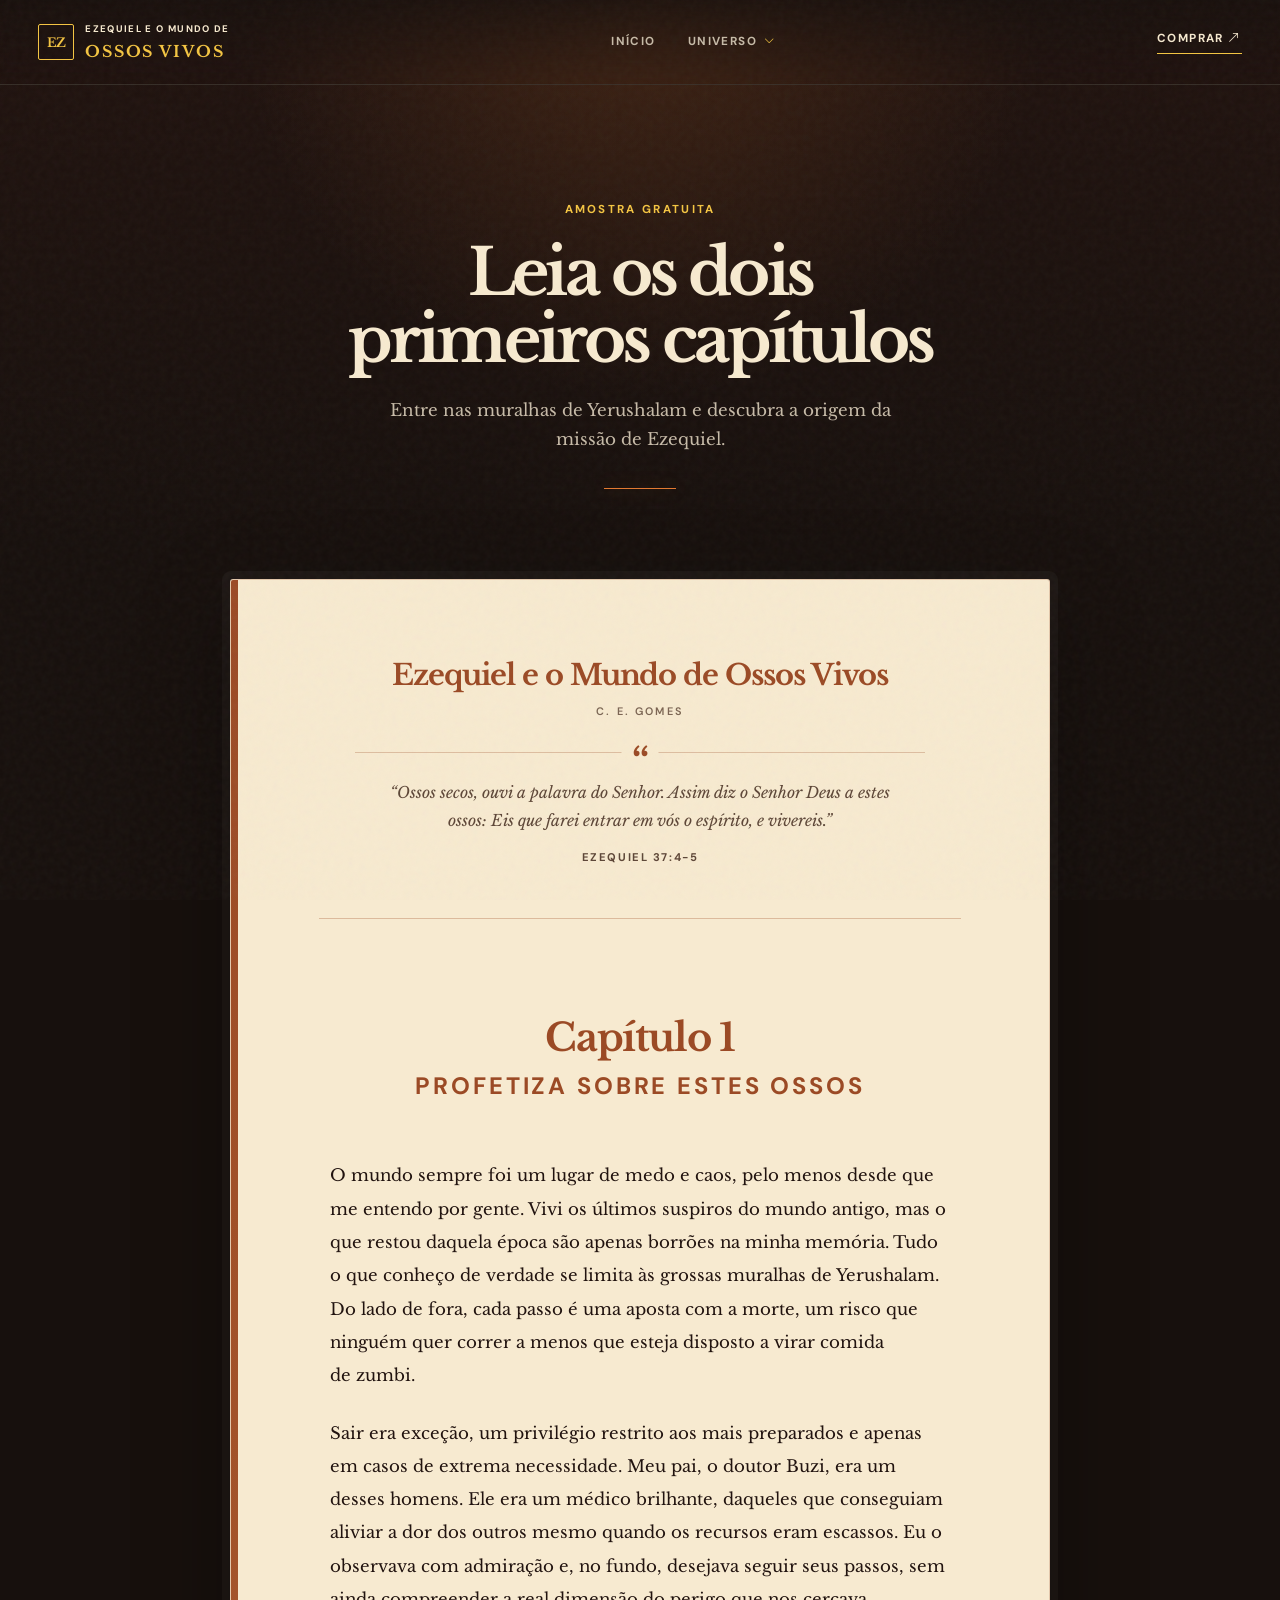
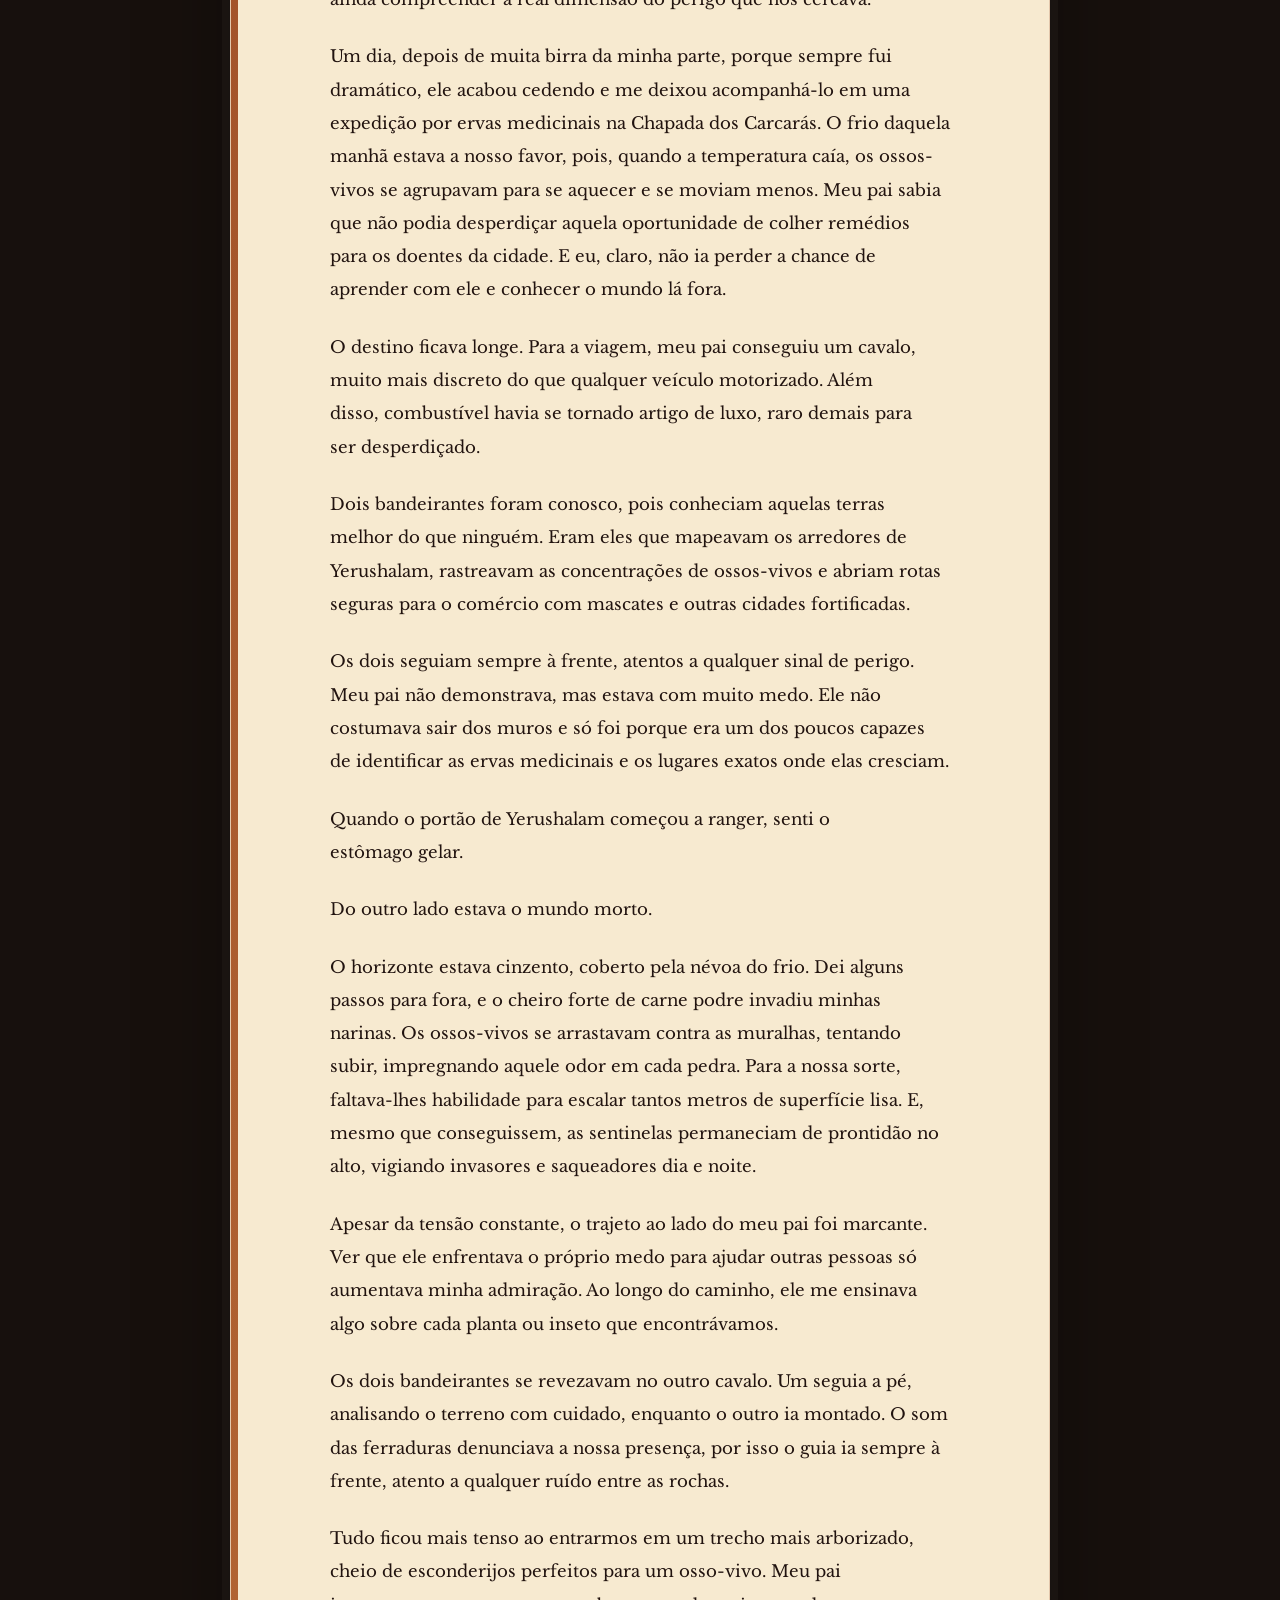
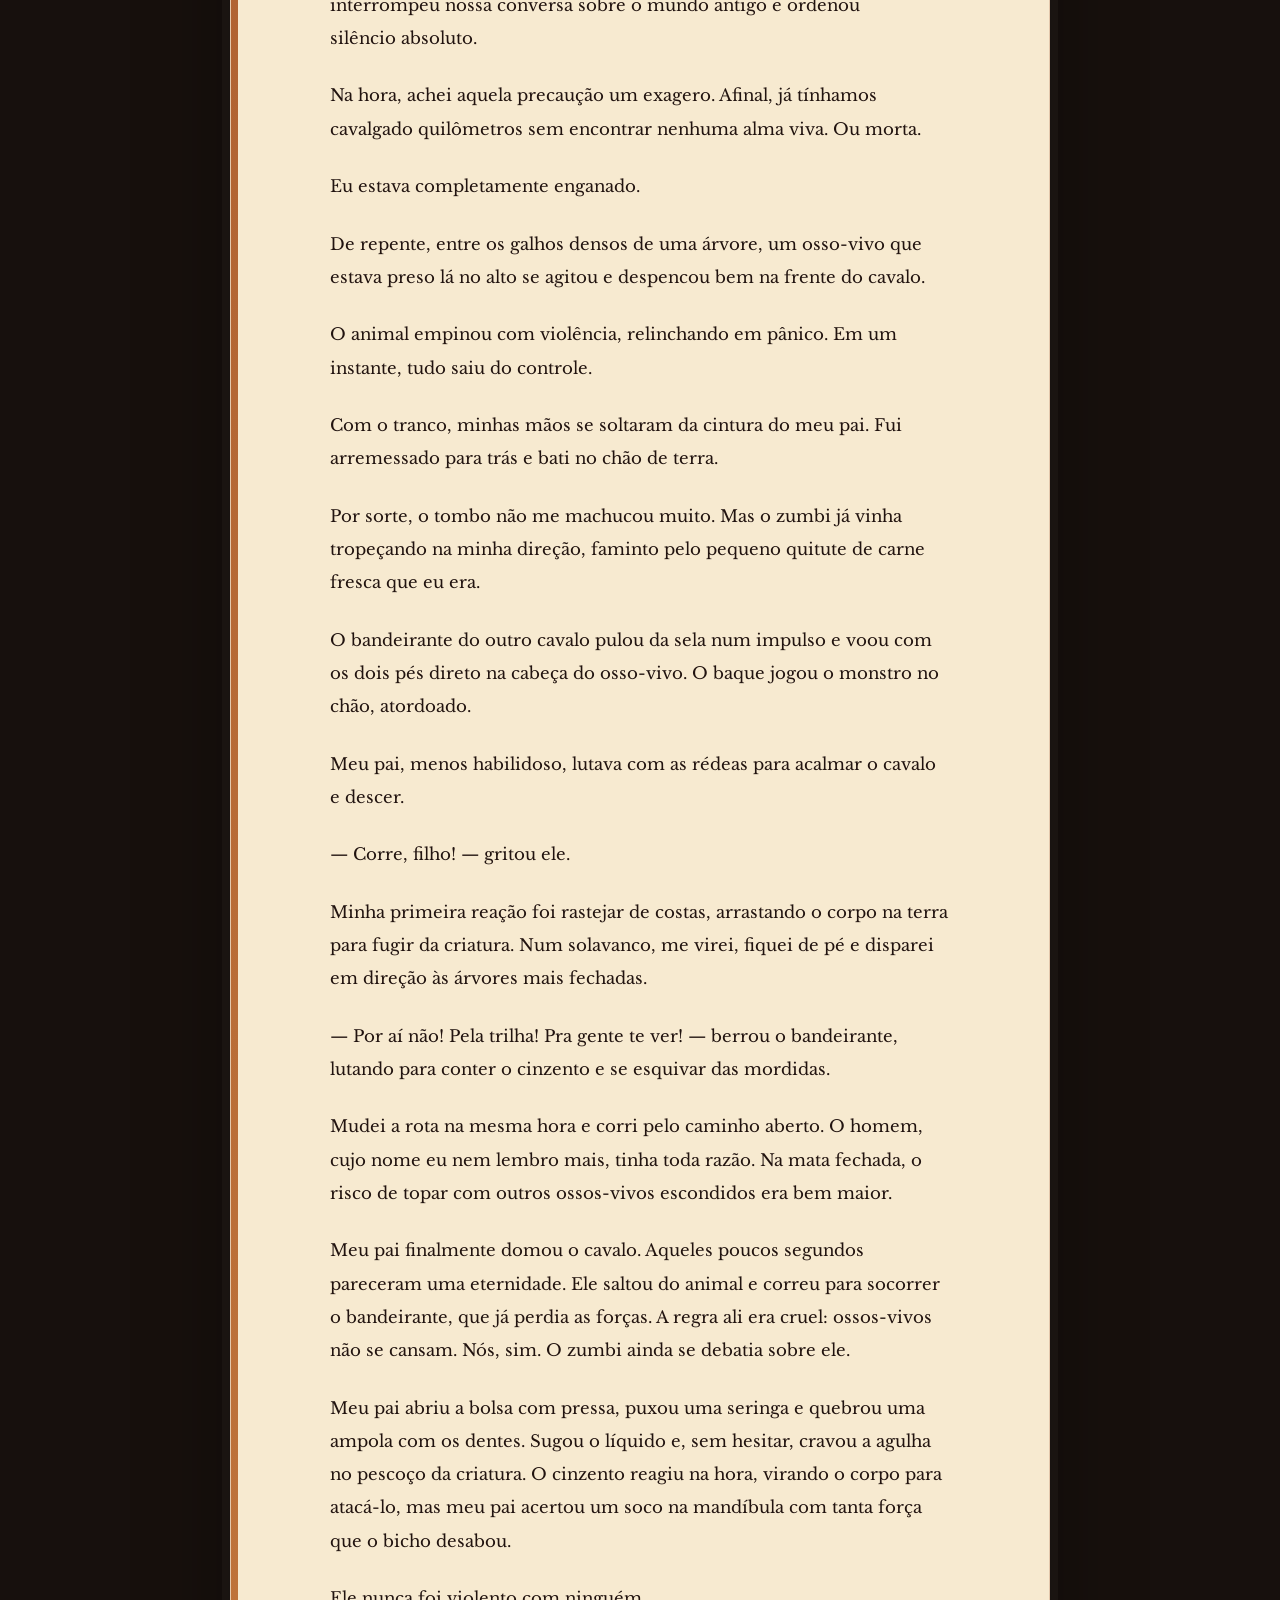
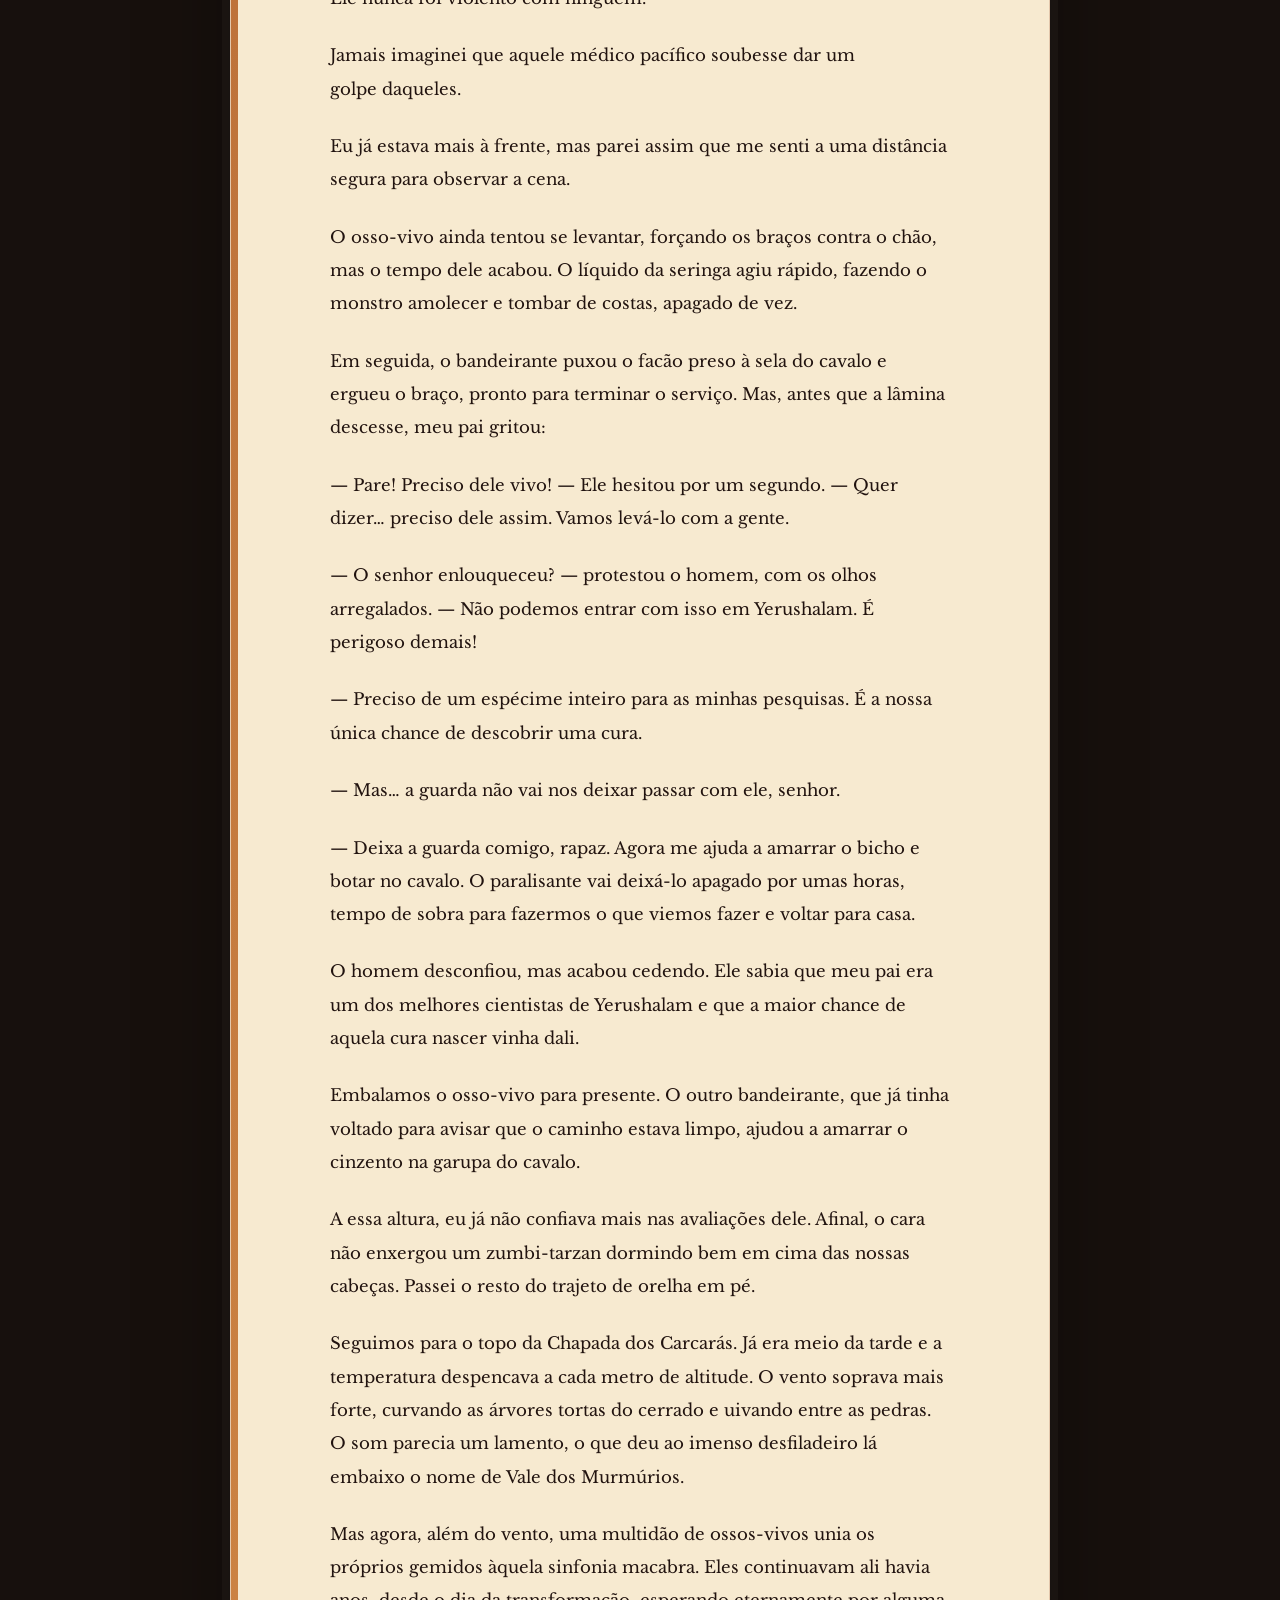
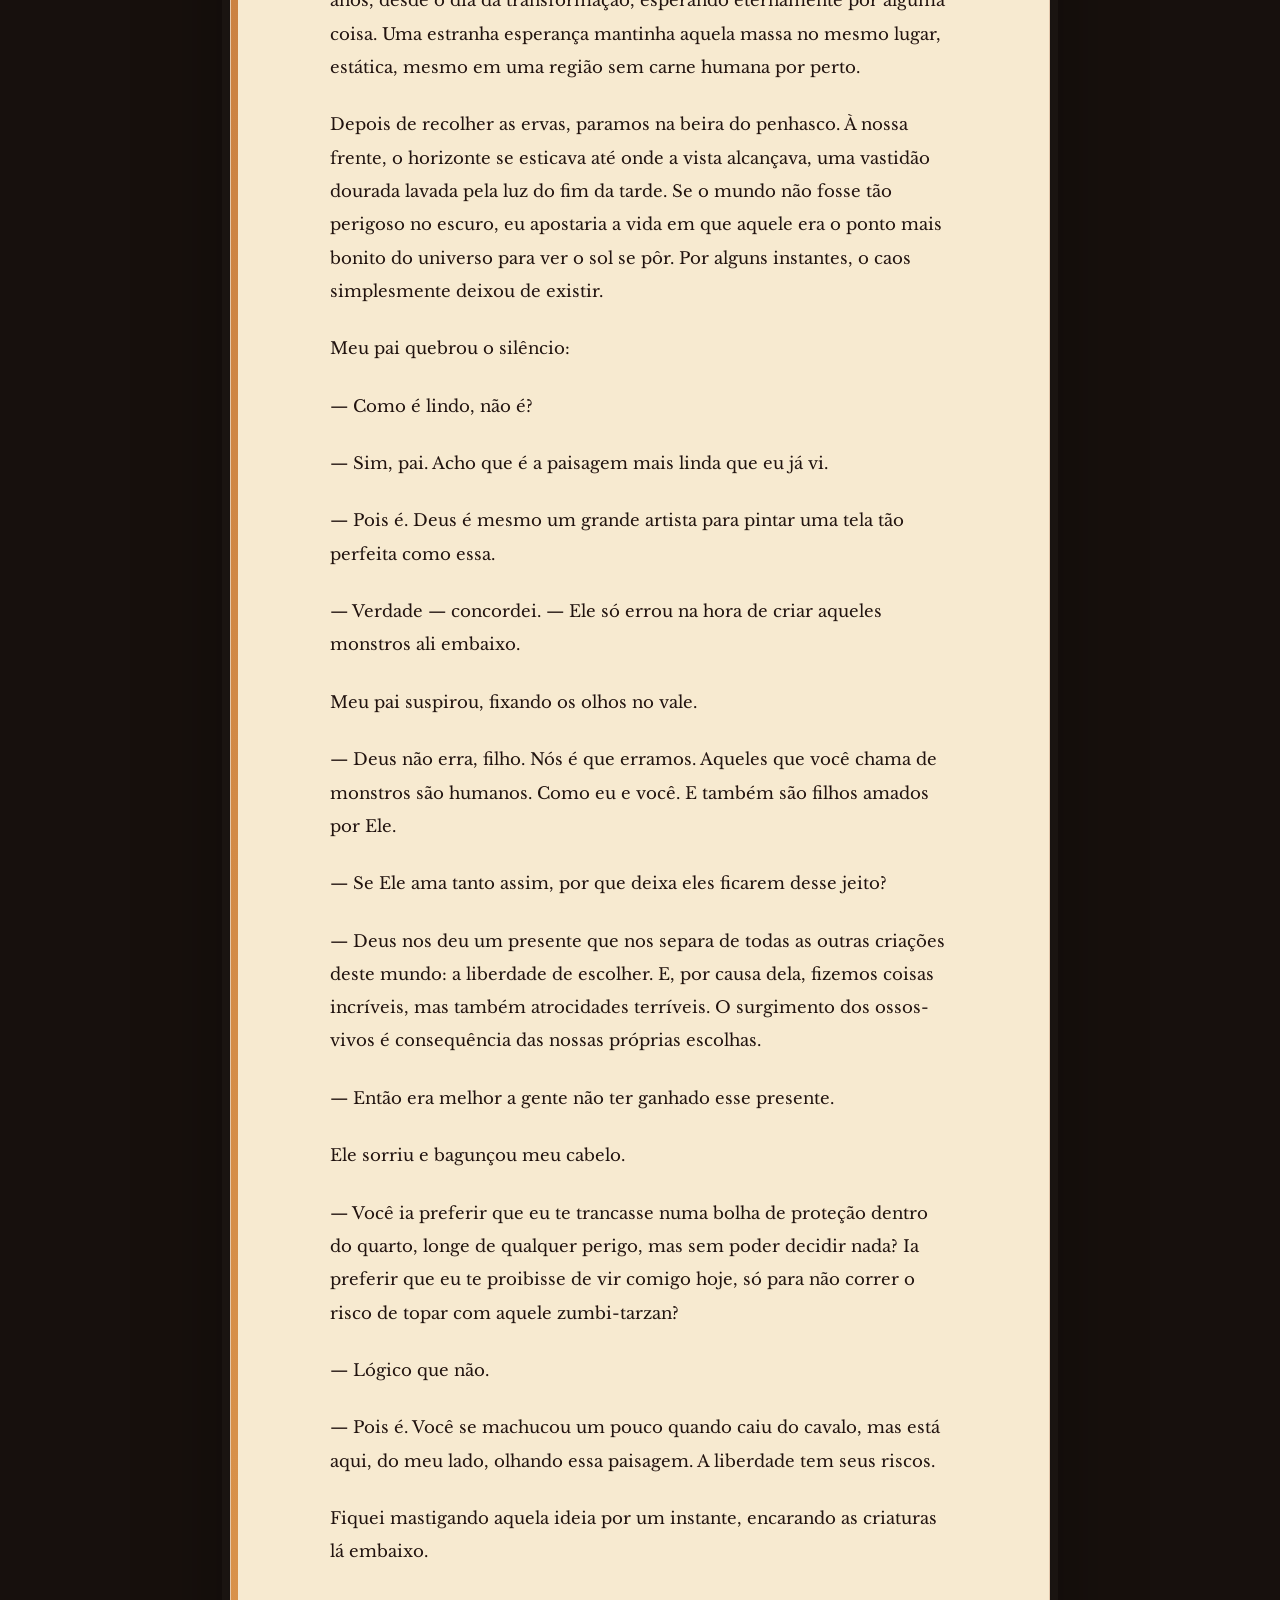
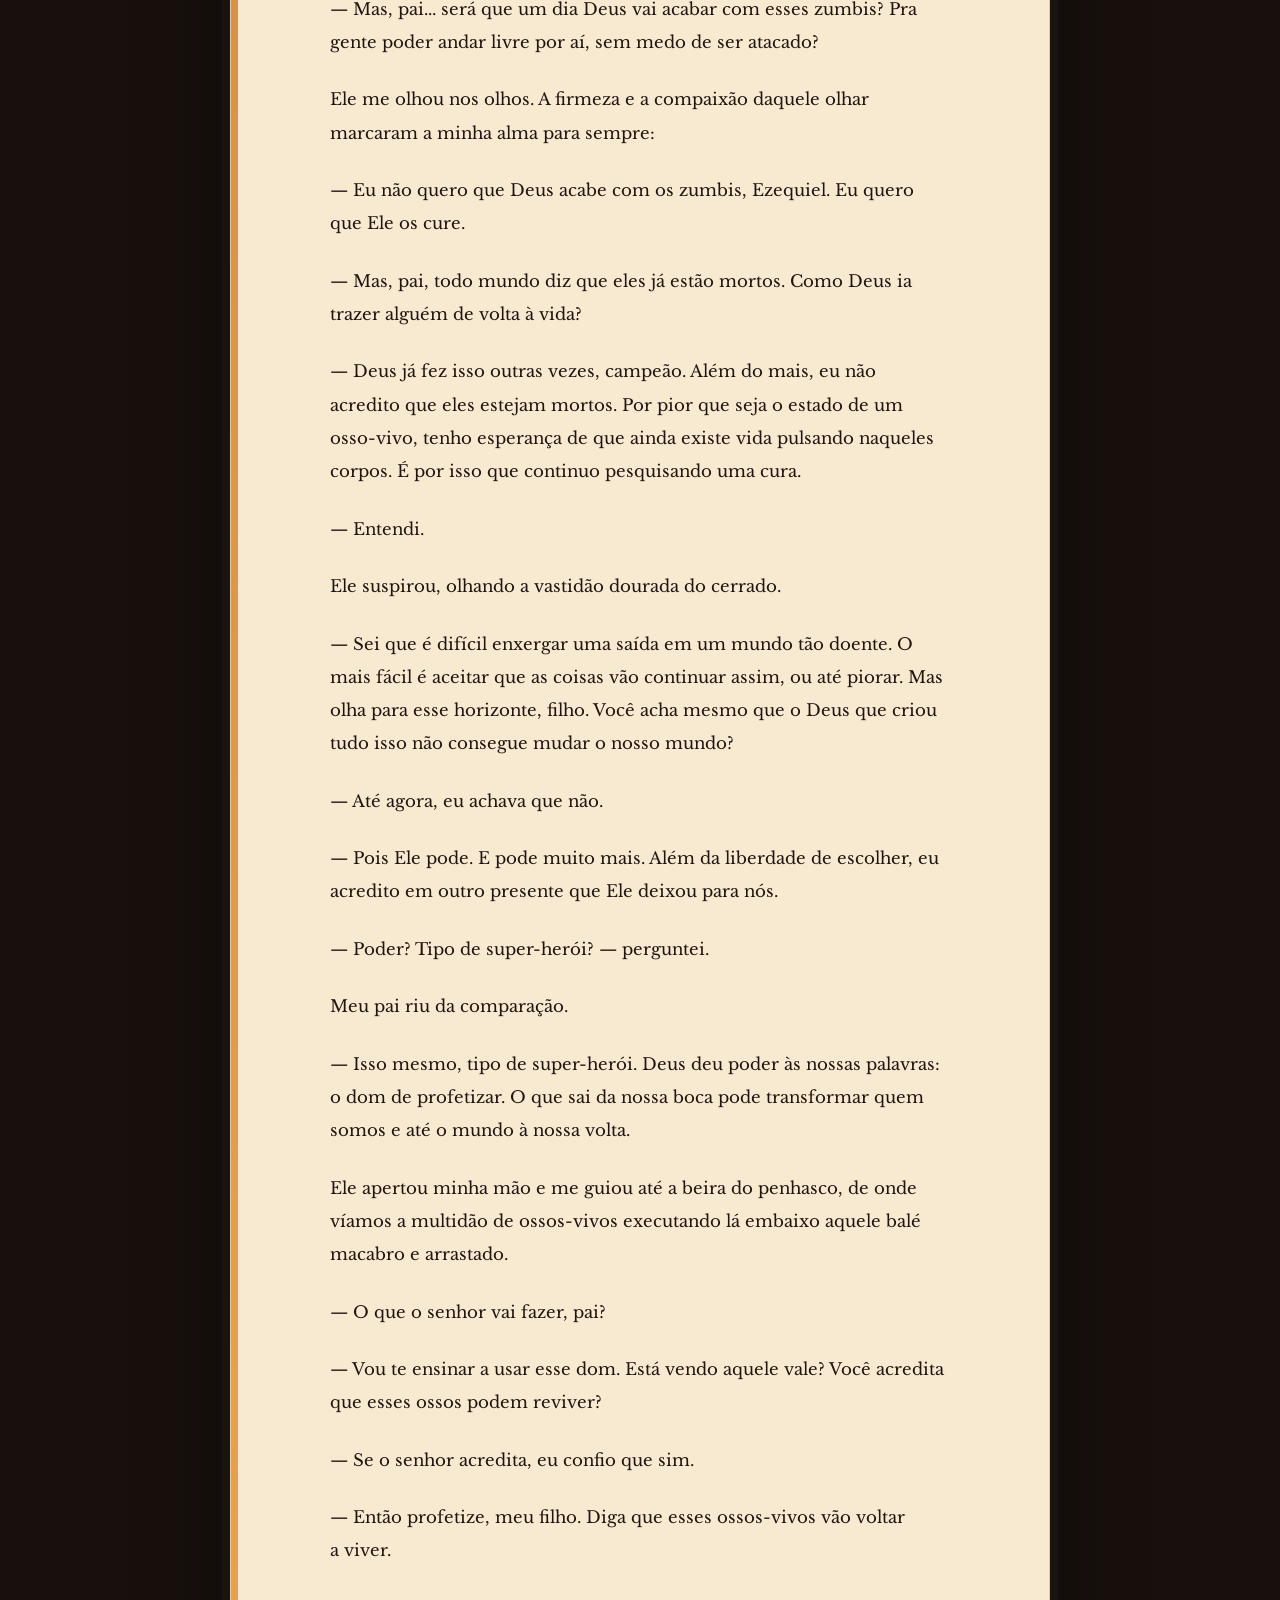
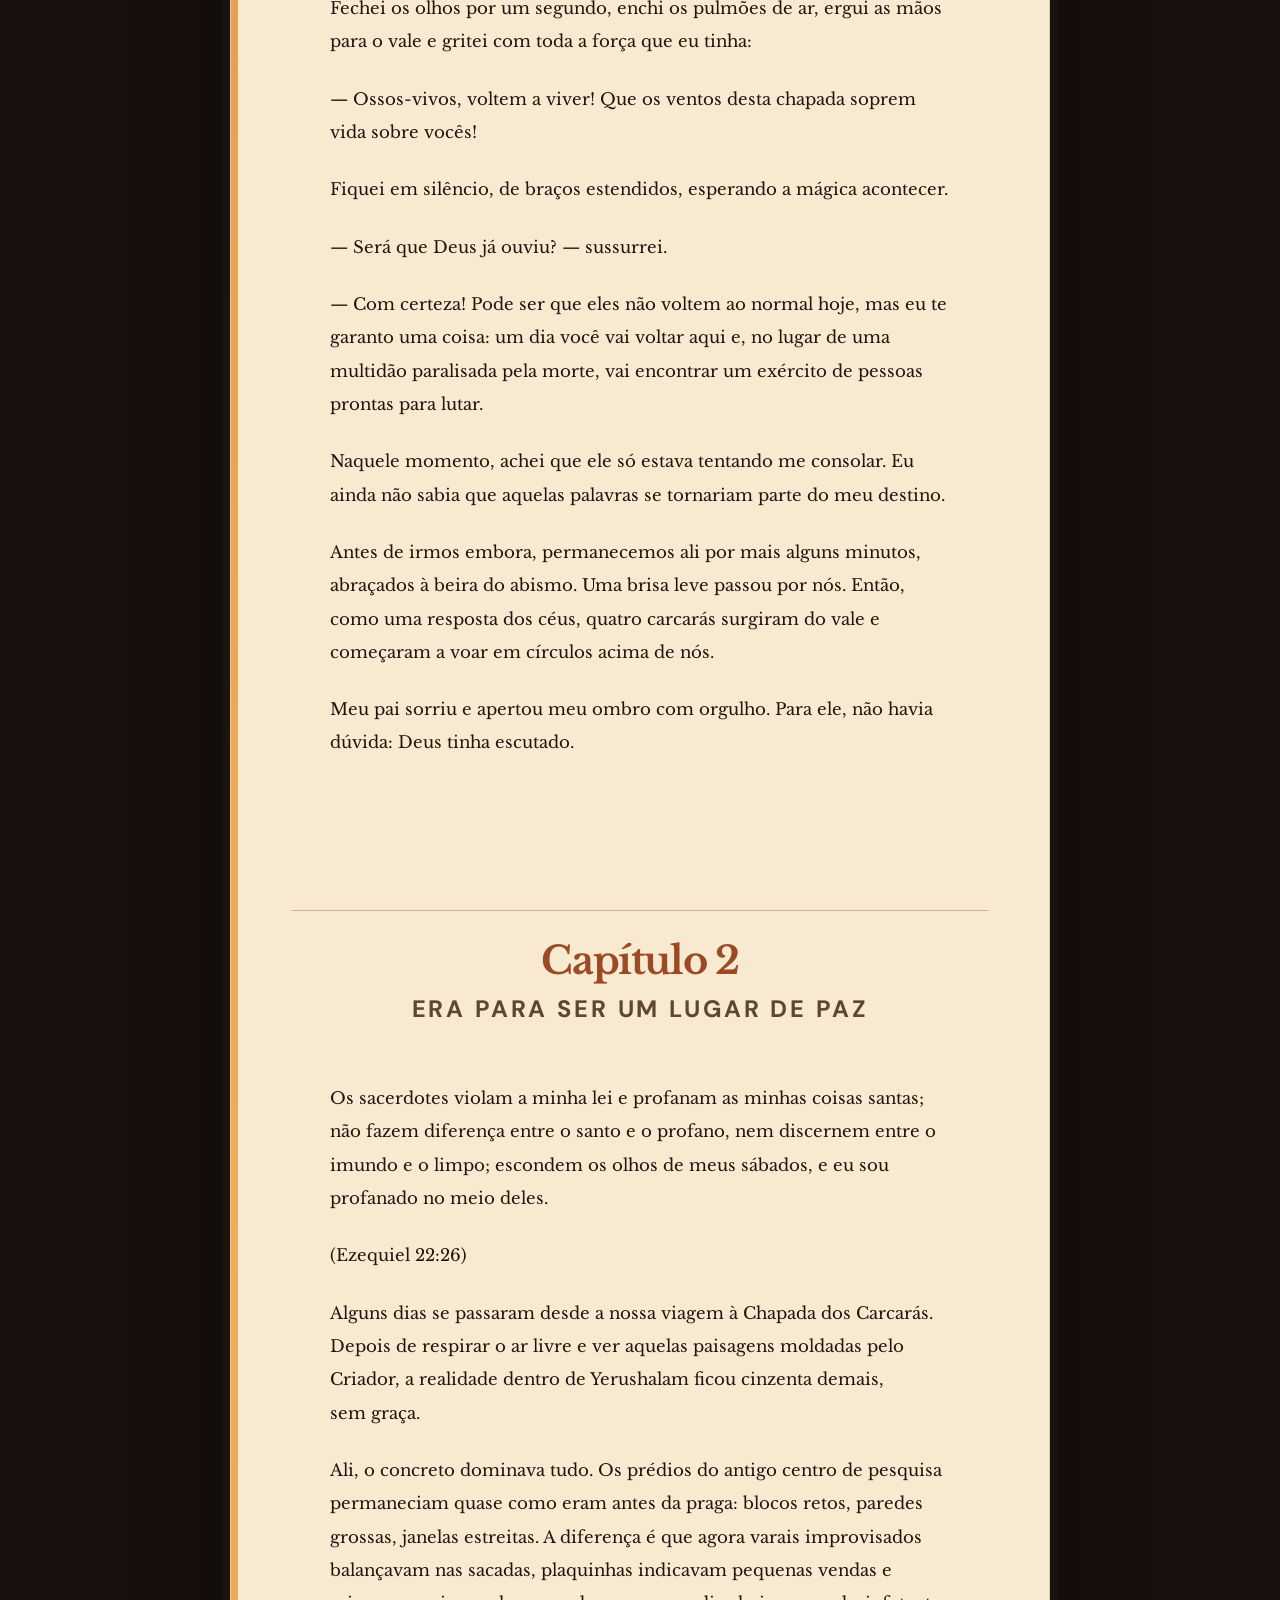
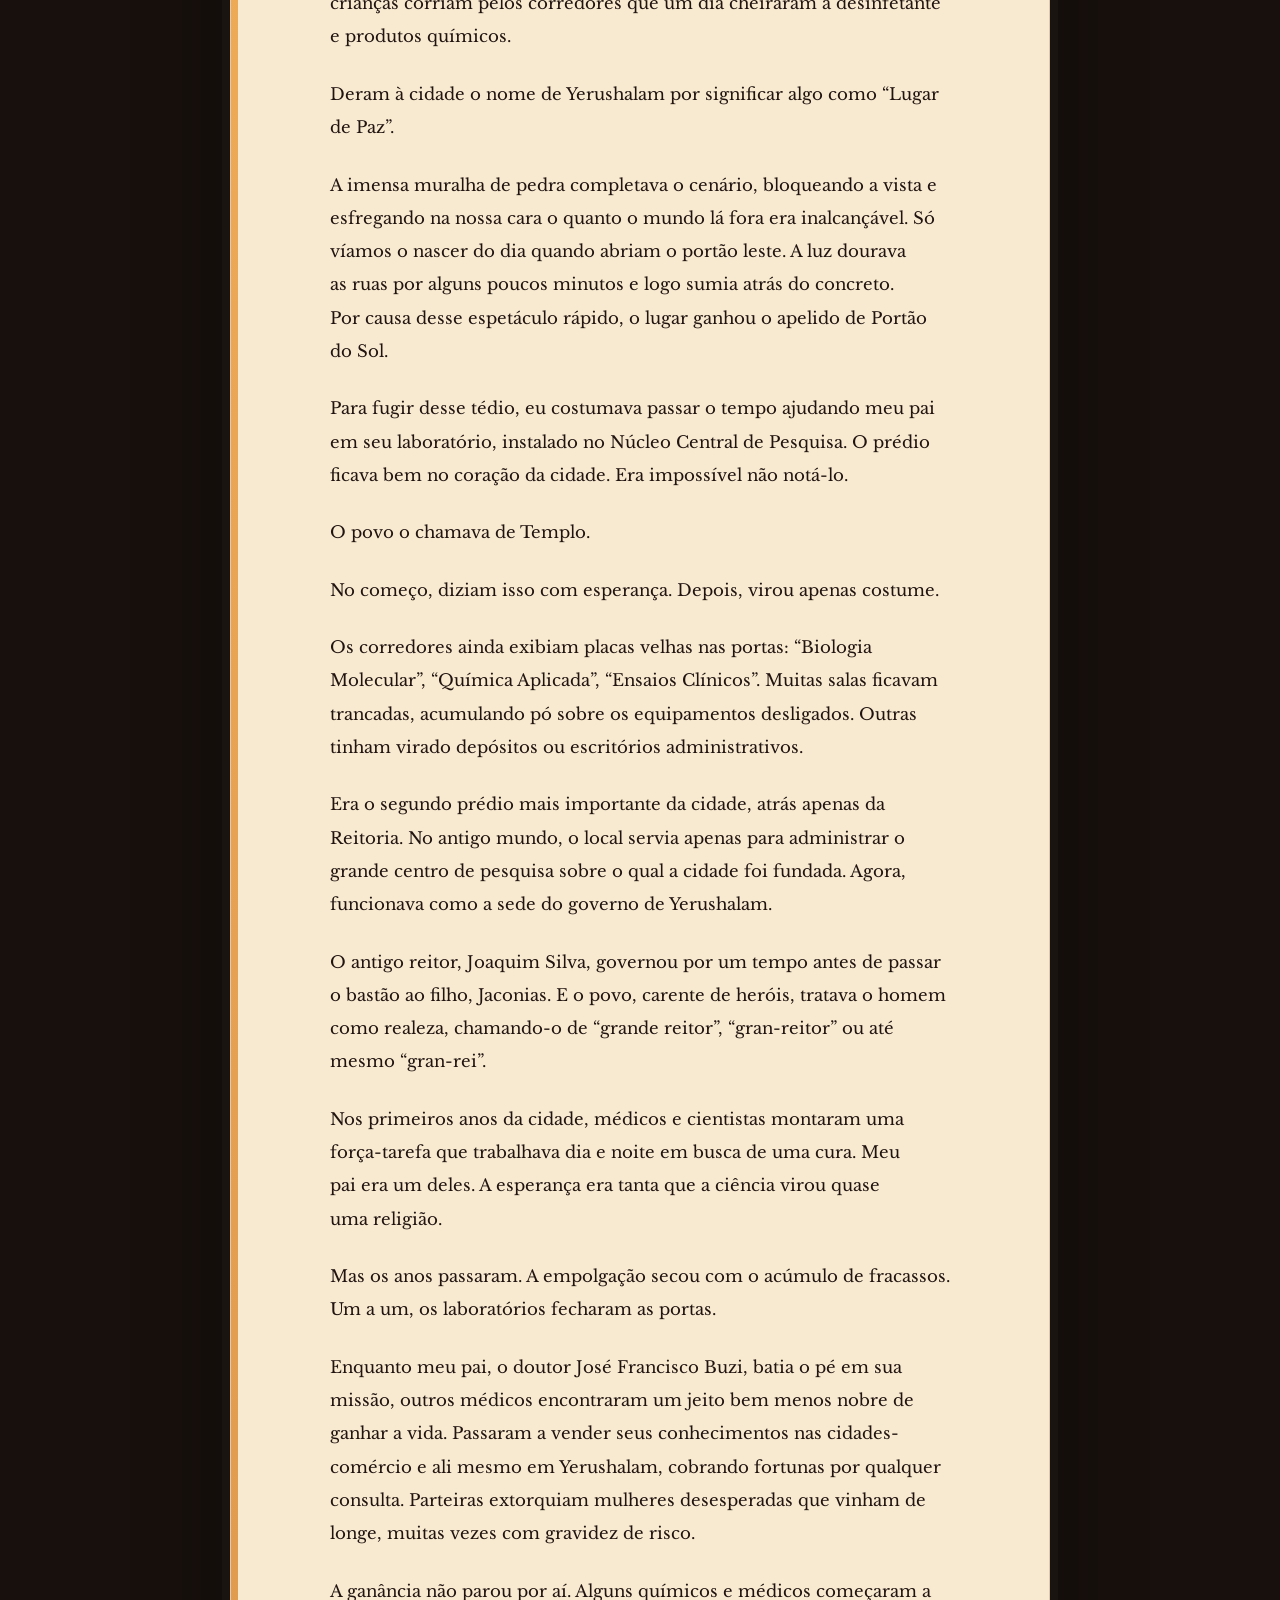
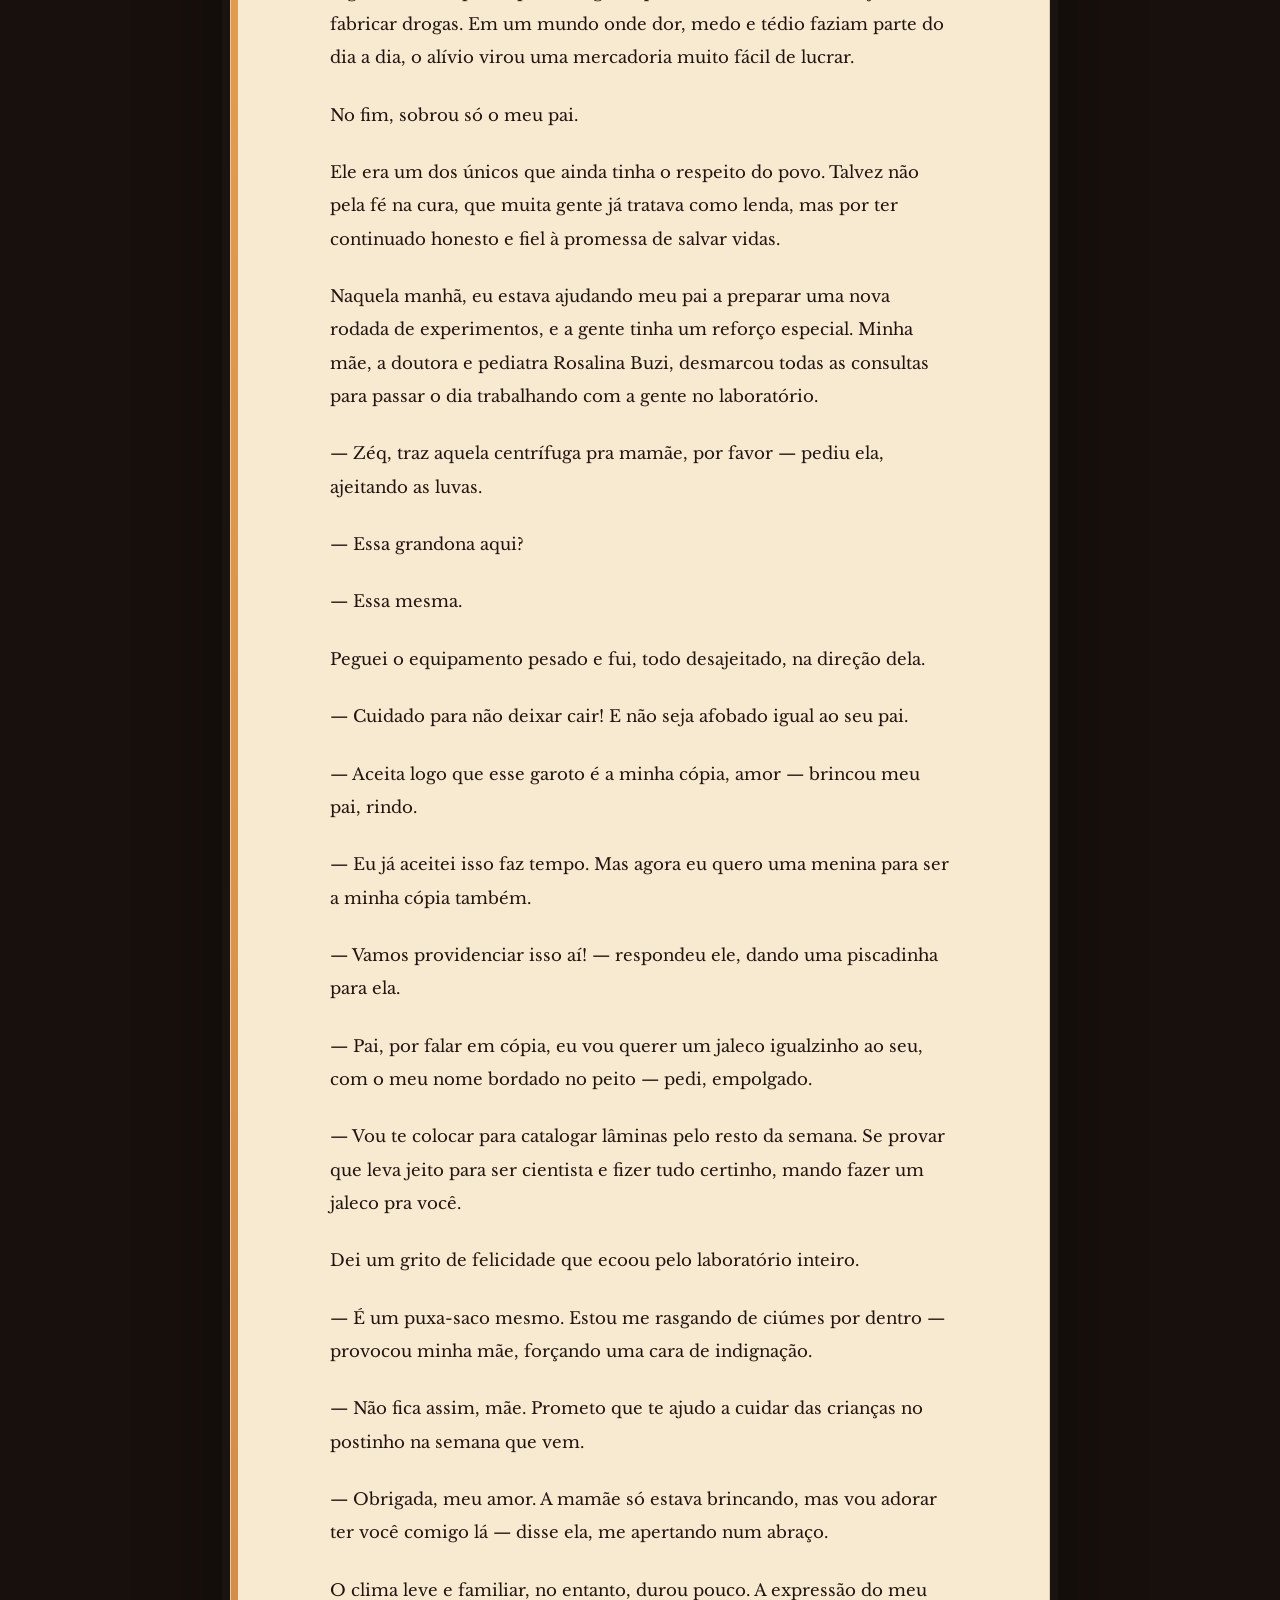
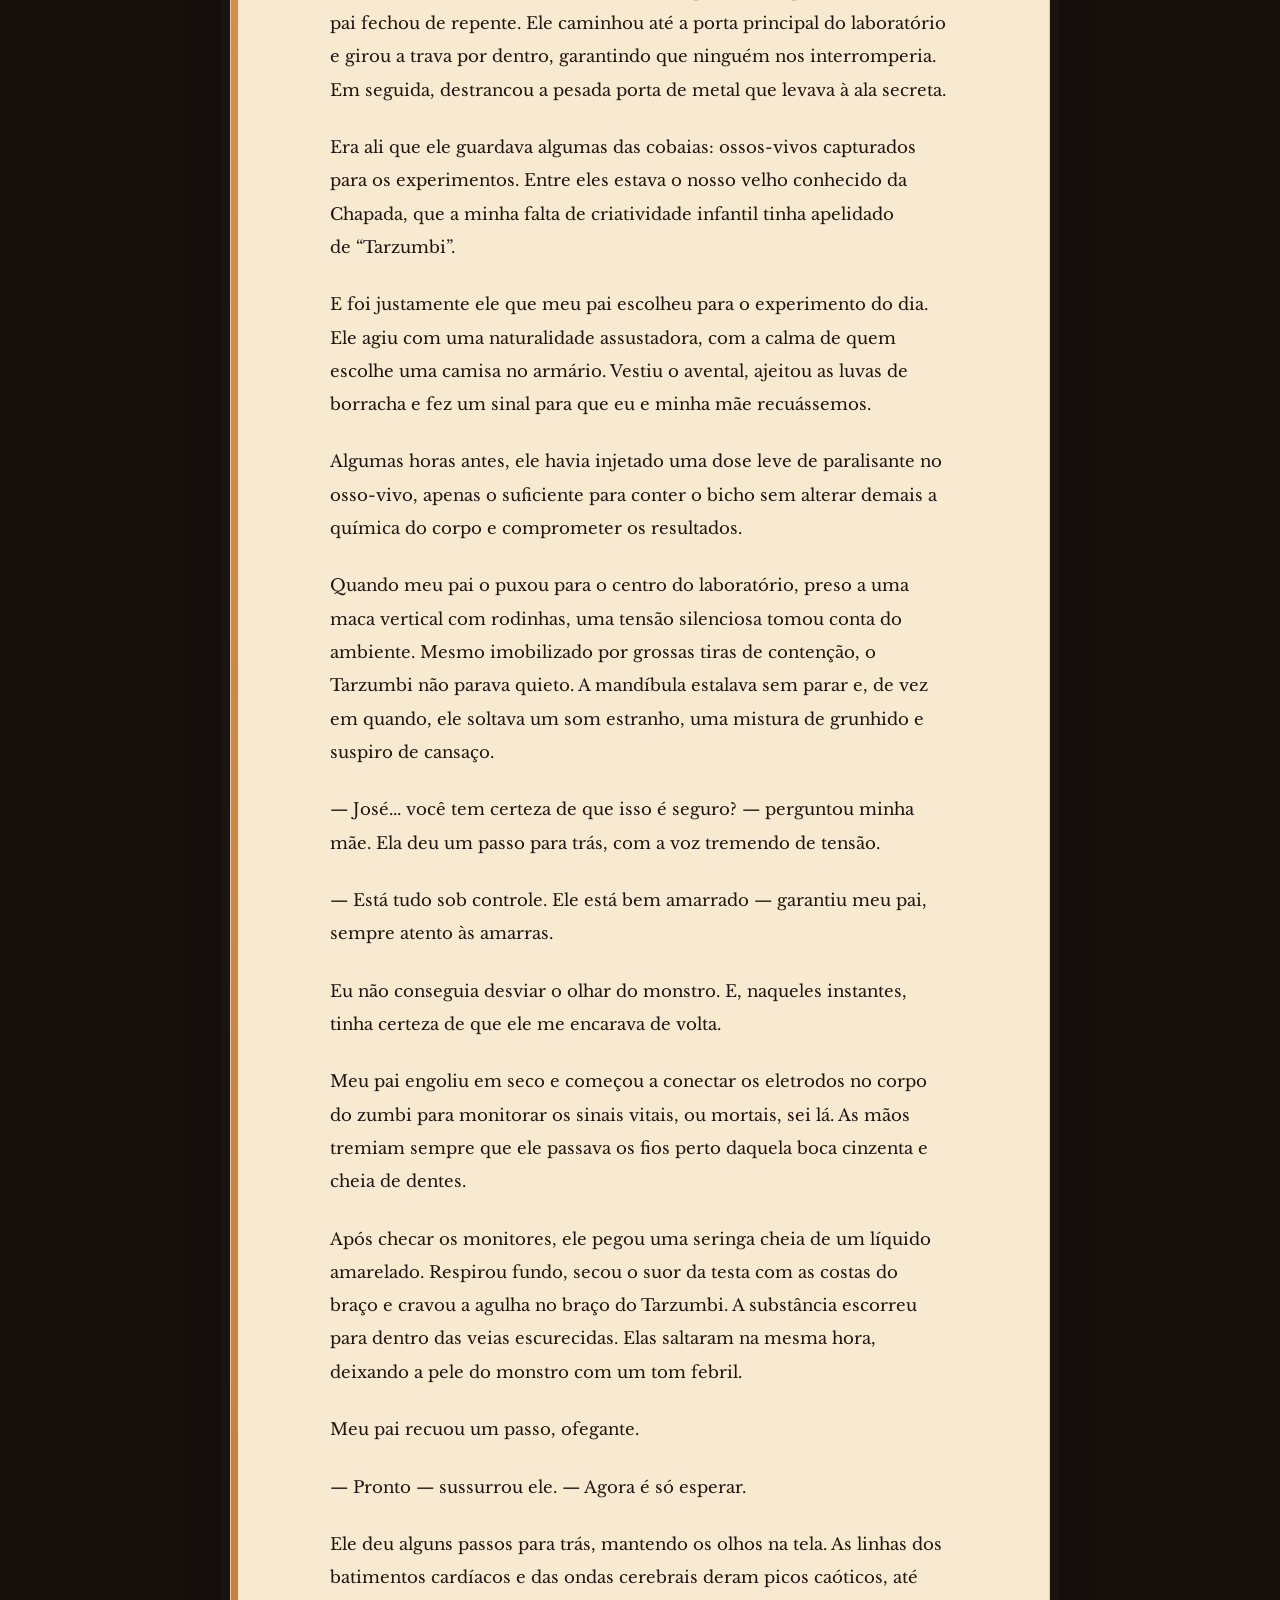
==== commit 2398f776: "melhoria layout 5" ====
--- a/amostra.html
+++ b/amostra.html
@@ -1,9 +1,11 @@
 <!doctype html>
 <html lang="pt-BR">
+
 <head>
   <meta charset="utf-8">
   <meta name="viewport" content="width=device-width, initial-scale=1">
-  <meta name="description" content="Leia gratuitamente os dois primeiros capítulos de Ezequiel e o Mundo de Ossos Vivos, romance distópico de C. E. Gomes.">
+  <meta name="description"
+    content="Leia gratuitamente os dois primeiros capítulos de Ezequiel e o Mundo de Ossos Vivos, romance distópico de C. E. Gomes.">
   <meta name="author" content="C. E. Gomes">
   <meta property="og:type" content="article">
   <meta property="og:locale" content="pt_BR">
@@ -15,19 +17,24 @@
   <link rel="icon" type="image/jpeg" href="img/capa-ezequiel.jpeg">
   <link rel="preconnect" href="https://fonts.googleapis.com">
   <link rel="preconnect" href="https://fonts.gstatic.com" crossorigin>
-  <link href="https://fonts.googleapis.com/css2?family=DM+Sans:wght@400;500;600;700&amp;family=Libre+Baskerville:wght@400;700&amp;display=swap" rel="stylesheet">
+  <link
+    href="https://fonts.googleapis.com/css2?family=DM+Sans:wght@400;500;600;700&amp;family=Libre+Baskerville:wght@400;700&amp;display=swap"
+    rel="stylesheet">
   <link rel="stylesheet" href="https://cdn.jsdelivr.net/npm/bootstrap-icons@1.13.1/font/bootstrap-icons.min.css">
   <link rel="stylesheet" href="css/styles.css">
   <link rel="stylesheet" href="css/mobile-fix.css">
   <link rel="stylesheet" href="css/nav-mobile.css">
 </head>
+
 <body>
   <a class="skip-link" href="#conteudo">Pular para o conteúdo principal</a>
   <div class="grain" aria-hidden="true"></div>
   <header class="site-header">
-    <a class="brand" href="index.html" aria-label="Voltar para Ezequiel e o Mundo de Ossos Vivos"><span>EZ</span><em>C. E. Gomes</em></a>
+    <a class="brand" href="index.html" aria-label="Voltar para Ezequiel e o Mundo de Ossos Vivos"><span>EZ</span><em>C.
+        E. Gomes</em></a>
     <nav aria-label="Navegação principal"></nav>
-    <a class="header-buy" href="https://a.co/d/0dIUBMt1" target="_blank" rel="noopener noreferrer">Comprar <i class="bi bi-arrow-up-right" aria-hidden="true"></i></a>
+    <a class="header-buy" href="https://a.co/d/0dIUBMt1" target="_blank" rel="noopener noreferrer">Comprar <i
+        class="bi bi-arrow-up-right" aria-hidden="true"></i></a>
   </header>
   <main id="conteudo" class="sample-page" tabindex="-1">
     <header class="sample-hero">
@@ -39,113 +46,212 @@
       <header class="sample-book-header">
         <p class="kicker">Ezequiel e o Mundo de Ossos Vivos</p>
         <h2>C. E. Gomes</h2>
-        <blockquote>“Ossos secos, ouvi a palavra do Senhor. Assim diz o Senhor Deus a estes ossos: Eis que farei entrar em vós o espírito, e vivereis.”<cite>Ezequiel 37:4-5</cite></blockquote>
+        <blockquote>“Ossos secos, ouvi a palavra do Senhor. Assim diz o Senhor Deus a estes ossos: Eis que farei entrar
+          em vós o espírito, e vivereis.”<cite>Ezequiel 37:4-5</cite></blockquote>
       </header>
       <div class="sample-text">
         <h2>Capítulo 1<br><span>Profetiza sobre estes Ossos</span></h2>
-        <p>O mundo sempre foi um lugar de medo e caos, pelo menos desde que me entendo por gente. Vivi os últimos suspiros do mundo antigo, mas o que restou daquela época são apenas borrões na minha memória. Tudo o que conheço de verdade se limita às grossas muralhas de Yerushalam. Do lado de fora, cada passo é uma aposta com a morte, um risco que ninguém quer correr a menos que esteja disposto a virar comida de zumbi.</p>
-        <p>Sair era exceção, um privilégio restrito aos mais preparados e apenas em casos de extrema necessidade. Meu pai, o doutor Buzi, era um desses homens. Ele era um médico brilhante, daqueles que conseguiam aliviar a dor dos outros mesmo quando os recursos eram escassos. Eu o observava com admiração e, no fundo, desejava seguir seus passos, sem ainda compreender a real dimensão do perigo que nos cercava.</p>
-        <p>Um dia, depois de muita birra da minha parte, porque sempre fui dramático, ele acabou cedendo e me deixou acompanhá-lo em uma expedição por ervas medicinais na Chapada dos Carcarás. O frio daquela manhã estava a nosso favor, pois, quando a temperatura caía, os ossos-vivos se agrupavam para se aquecer e se moviam menos. Meu pai sabia que não podia desperdiçar aquela oportunidade de colher remédios para os doentes da cidade. E eu, claro, não ia perder a chance de aprender com ele e conhecer o mundo lá fora.</p>
-        <p>O destino ficava longe. Para a viagem, meu pai conseguiu um cavalo, muito mais discreto do que qualquer veículo motorizado. Além disso, combustível havia se tornado artigo de luxo, raro demais para ser desperdiçado.</p>
-        <p>Dois bandeirantes foram conosco, pois conheciam aquelas terras melhor do que ninguém. Eram eles que mapeavam os arredores de Yerushalam, rastreavam as concentrações de ossos-vivos e abriam rotas seguras para o comércio com mascates e outras cidades fortificadas.</p>
-        <p>Os dois seguiam sempre à frente, atentos a qualquer sinal de perigo. Meu pai não demonstrava, mas estava com muito medo. Ele não costumava sair dos muros e só foi porque era um dos poucos capazes de identificar as ervas medicinais e os lugares exatos onde elas cresciam.</p>
+        <p>O mundo sempre foi um lugar de medo e caos, pelo menos desde que me entendo por gente. Vivi os últimos
+          suspiros do mundo antigo, mas o que restou daquela época são apenas borrões na minha memória. Tudo o que
+          conheço de verdade se limita às grossas muralhas de Yerushalam. Do lado de fora, cada passo é uma aposta com a
+          morte, um risco que ninguém quer correr a menos que esteja disposto a virar comida de zumbi.</p>
+        <p>Sair era exceção, um privilégio restrito aos mais preparados e apenas em casos de extrema necessidade. Meu
+          pai, o doutor Buzi, era um desses homens. Ele era um médico brilhante, daqueles que conseguiam aliviar a dor
+          dos outros mesmo quando os recursos eram escassos. Eu o observava com admiração e, no fundo, desejava seguir
+          seus passos, sem ainda compreender a real dimensão do perigo que nos cercava.</p>
+        <p>Um dia, depois de muita birra da minha parte, porque sempre fui dramático, ele acabou cedendo e me deixou
+          acompanhá-lo em uma expedição por ervas medicinais na Chapada dos Carcarás. O frio daquela manhã estava a
+          nosso favor, pois, quando a temperatura caía, os ossos-vivos se agrupavam para se aquecer e se moviam menos.
+          Meu pai sabia que não podia desperdiçar aquela oportunidade de colher remédios para os doentes da cidade. E
+          eu, claro, não ia perder a chance de aprender com ele e conhecer o mundo lá fora.</p>
+        <p>O destino ficava longe. Para a viagem, meu pai conseguiu um cavalo, muito mais discreto do que qualquer
+          veículo motorizado. Além disso, combustível havia se tornado artigo de luxo, raro demais para ser
+          desperdiçado.</p>
+        <p>Dois bandeirantes foram conosco, pois conheciam aquelas terras melhor do que ninguém. Eram eles que mapeavam
+          os arredores de Yerushalam, rastreavam as concentrações de ossos-vivos e abriam rotas seguras para o comércio
+          com mascates e outras cidades fortificadas.</p>
+        <p>Os dois seguiam sempre à frente, atentos a qualquer sinal de perigo. Meu pai não demonstrava, mas estava com
+          muito medo. Ele não costumava sair dos muros e só foi porque era um dos poucos capazes de identificar as ervas
+          medicinais e os lugares exatos onde elas cresciam.</p>
         <p>Quando o portão de Yerushalam começou a ranger, senti o estômago gelar.</p>
         <p>Do outro lado estava o mundo morto.</p>
-        <p>O horizonte estava cinzento, coberto pela névoa do frio. Dei alguns passos para fora, e o cheiro forte de carne podre invadiu minhas narinas. Os ossos-vivos se arrastavam contra as muralhas, tentando subir, impregnando aquele odor em cada pedra. Para a nossa sorte, faltava-lhes habilidade para escalar tantos metros de superfície lisa. E, mesmo que conseguissem, as sentinelas permaneciam de prontidão no alto, vigiando invasores e saqueadores dia e noite.</p>
-        <p>Apesar da tensão constante, o trajeto ao lado do meu pai foi marcante. Ver que ele enfrentava o próprio medo para ajudar outras pessoas só aumentava minha admiração. Ao longo do caminho, ele me ensinava algo sobre cada planta ou inseto que encontrávamos.</p>
-        <p>Os dois bandeirantes se revezavam no outro cavalo. Um seguia a pé, analisando o terreno com cuidado, enquanto o outro ia montado. O som das ferraduras denunciava a nossa presença, por isso o guia ia sempre à frente, atento a qualquer ruído entre as rochas.</p>
-        <p>Tudo ficou mais tenso ao entrarmos em um trecho mais arborizado, cheio de esconderijos perfeitos para um osso-vivo. Meu pai interrompeu nossa conversa sobre o mundo antigo e ordenou silêncio absoluto.</p>
-        <p>Na hora, achei aquela precaução um exagero. Afinal, já tínhamos cavalgado quilômetros sem encontrar nenhuma alma viva. Ou morta.</p>
+        <p>O horizonte estava cinzento, coberto pela névoa do frio. Dei alguns passos para fora, e o cheiro forte de
+          carne podre invadiu minhas narinas. Os ossos-vivos se arrastavam contra as muralhas, tentando subir,
+          impregnando aquele odor em cada pedra. Para a nossa sorte, faltava-lhes habilidade para escalar tantos metros
+          de superfície lisa. E, mesmo que conseguissem, as sentinelas permaneciam de prontidão no alto, vigiando
+          invasores e saqueadores dia e noite.</p>
+        <p>Apesar da tensão constante, o trajeto ao lado do meu pai foi marcante. Ver que ele enfrentava o próprio medo
+          para ajudar outras pessoas só aumentava minha admiração. Ao longo do caminho, ele me ensinava algo sobre cada
+          planta ou inseto que encontrávamos.</p>
+        <p>Os dois bandeirantes se revezavam no outro cavalo. Um seguia a pé, analisando o terreno com cuidado, enquanto
+          o outro ia montado. O som das ferraduras denunciava a nossa presença, por isso o guia ia sempre à frente,
+          atento a qualquer ruído entre as rochas.</p>
+        <p>Tudo ficou mais tenso ao entrarmos em um trecho mais arborizado, cheio de esconderijos perfeitos para um
+          osso-vivo. Meu pai interrompeu nossa conversa sobre o mundo antigo e ordenou silêncio absoluto.</p>
+        <p>Na hora, achei aquela precaução um exagero. Afinal, já tínhamos cavalgado quilômetros sem encontrar nenhuma
+          alma viva. Ou morta.</p>
         <p>Eu estava completamente enganado.</p>
-        <p>De repente, entre os galhos densos de uma árvore, um osso-vivo que estava preso lá no alto se agitou e despencou bem na frente do cavalo.</p>
+        <p>De repente, entre os galhos densos de uma árvore, um osso-vivo que estava preso lá no alto se agitou e
+          despencou bem na frente do cavalo.</p>
         <p>O animal empinou com violência, relinchando em pânico. Em um instante, tudo saiu do controle.</p>
-        <p>Com o tranco, minhas mãos se soltaram da cintura do meu pai. Fui arremessado para trás e bati no chão de terra.</p>
-        <p>Por sorte, o tombo não me machucou muito. Mas o zumbi já vinha tropeçando na minha direção, faminto pelo pequeno quitute de carne fresca que eu era.</p>
-        <p>O bandeirante do outro cavalo pulou da sela num impulso e voou com os dois pés direto na cabeça do osso-vivo. O baque jogou o monstro no chão, atordoado.</p>
+        <p>Com o tranco, minhas mãos se soltaram da cintura do meu pai. Fui arremessado para trás e bati no chão de
+          terra.</p>
+        <p>Por sorte, o tombo não me machucou muito. Mas o zumbi já vinha tropeçando na minha direção, faminto pelo
+          pequeno quitute de carne fresca que eu era.</p>
+        <p>O bandeirante do outro cavalo pulou da sela num impulso e voou com os dois pés direto na cabeça do osso-vivo.
+          O baque jogou o monstro no chão, atordoado.</p>
         <p>Meu pai, menos habilidoso, lutava com as rédeas para acalmar o cavalo e descer.</p>
         <p>— Corre, filho! — gritou ele.</p>
-        <p>Minha primeira reação foi rastejar de costas, arrastando o corpo na terra para fugir da criatura. Num solavanco, me virei, fiquei de pé e disparei em direção às árvores mais fechadas.</p>
-        <p>— Por aí não! Pela trilha! Pra gente te ver! — berrou o bandeirante, lutando para conter o cinzento e se esquivar das mordidas.</p>
-        <p>Mudei a rota na mesma hora e corri pelo caminho aberto. O homem, cujo nome eu nem lembro mais, tinha toda razão. Na mata fechada, o risco de topar com outros ossos-vivos escondidos era bem maior.</p>
-        <p>Meu pai finalmente domou o cavalo. Aqueles poucos segundos pareceram uma eternidade. Ele saltou do animal e correu para socorrer o bandeirante, que já perdia as forças. A regra ali era cruel: ossos-vivos não se cansam. Nós, sim. O zumbi ainda se debatia sobre ele.</p>
-        <p>Meu pai abriu a bolsa com pressa, puxou uma seringa e quebrou uma ampola com os dentes. Sugou o líquido e, sem hesitar, cravou a agulha no pescoço da criatura. O cinzento reagiu na hora, virando o corpo para atacá-lo, mas meu pai acertou um soco na mandíbula com tanta força que o bicho desabou.</p>
+        <p>Minha primeira reação foi rastejar de costas, arrastando o corpo na terra para fugir da criatura. Num
+          solavanco, me virei, fiquei de pé e disparei em direção às árvores mais fechadas.</p>
+        <p>— Por aí não! Pela trilha! Pra gente te ver! — berrou o bandeirante, lutando para conter o cinzento e se
+          esquivar das mordidas.</p>
+        <p>Mudei a rota na mesma hora e corri pelo caminho aberto. O homem, cujo nome eu nem lembro mais, tinha toda
+          razão. Na mata fechada, o risco de topar com outros ossos-vivos escondidos era bem maior.</p>
+        <p>Meu pai finalmente domou o cavalo. Aqueles poucos segundos pareceram uma eternidade. Ele saltou do animal e
+          correu para socorrer o bandeirante, que já perdia as forças. A regra ali era cruel: ossos-vivos não se cansam.
+          Nós, sim. O zumbi ainda se debatia sobre ele.</p>
+        <p>Meu pai abriu a bolsa com pressa, puxou uma seringa e quebrou uma ampola com os dentes. Sugou o líquido e,
+          sem hesitar, cravou a agulha no pescoço da criatura. O cinzento reagiu na hora, virando o corpo para atacá-lo,
+          mas meu pai acertou um soco na mandíbula com tanta força que o bicho desabou.</p>
         <p>Ele nunca foi violento com ninguém.</p>
         <p>Jamais imaginei que aquele médico pacífico soubesse dar um golpe daqueles.</p>
         <p>Eu já estava mais à frente, mas parei assim que me senti a uma distância segura para observar a cena.</p>
-        <p>O osso-vivo ainda tentou se levantar, forçando os braços contra o chão, mas o tempo dele acabou. O líquido da seringa agiu rápido, fazendo o monstro amolecer e tombar de costas, apagado de vez.</p>
-        <p>Em seguida, o bandeirante puxou o facão preso à sela do cavalo e ergueu o braço, pronto para terminar o serviço. Mas, antes que a lâmina descesse, meu pai gritou:</p>
-        <p>— Pare! Preciso dele vivo! — Ele hesitou por um segundo. — Quer dizer… preciso dele assim. Vamos levá-lo com a gente.</p>
-        <p>— O senhor enlouqueceu? — protestou o homem, com os olhos arregalados. — Não podemos entrar com isso em Yerushalam. É perigoso demais!</p>
+        <p>O osso-vivo ainda tentou se levantar, forçando os braços contra o chão, mas o tempo dele acabou. O líquido da
+          seringa agiu rápido, fazendo o monstro amolecer e tombar de costas, apagado de vez.</p>
+        <p>Em seguida, o bandeirante puxou o facão preso à sela do cavalo e ergueu o braço, pronto para terminar o
+          serviço. Mas, antes que a lâmina descesse, meu pai gritou:</p>
+        <p>— Pare! Preciso dele vivo! — Ele hesitou por um segundo. — Quer dizer… preciso dele assim. Vamos levá-lo com
+          a gente.</p>
+        <p>— O senhor enlouqueceu? — protestou o homem, com os olhos arregalados. — Não podemos entrar com isso em
+          Yerushalam. É perigoso demais!</p>
         <p>— Preciso de um espécime inteiro para as minhas pesquisas. É a nossa única chance de descobrir uma cura.</p>
         <p>— Mas… a guarda não vai nos deixar passar com ele, senhor.</p>
-        <p>— Deixa a guarda comigo, rapaz. Agora me ajuda a amarrar o bicho e botar no cavalo. O paralisante vai deixá-lo apagado por umas horas, tempo de sobra para fazermos o que viemos fazer e voltar para casa.</p>
-        <p>O homem desconfiou, mas acabou cedendo. Ele sabia que meu pai era um dos melhores cientistas de Yerushalam e que a maior chance de aquela cura nascer vinha dali.</p>
-        <p>Embalamos o osso-vivo para presente. O outro bandeirante, que já tinha voltado para avisar que o caminho estava limpo, ajudou a amarrar o cinzento na garupa do cavalo.</p>
-        <p>A essa altura, eu já não confiava mais nas avaliações dele. Afinal, o cara não enxergou um zumbi-tarzan dormindo bem em cima das nossas cabeças. Passei o resto do trajeto de orelha em pé.</p>
-        <p>Seguimos para o topo da Chapada dos Carcarás. Já era meio da tarde e a temperatura despencava a cada metro de altitude. O vento soprava mais forte, curvando as árvores tortas do cerrado e uivando entre as pedras. O som parecia um lamento, o que deu ao imenso desfiladeiro lá embaixo o nome de Vale dos Murmúrios.</p>
-        <p>Mas agora, além do vento, uma multidão de ossos-vivos unia os próprios gemidos àquela sinfonia macabra. Eles continuavam ali havia anos, desde o dia da transformação, esperando eternamente por alguma coisa. Uma estranha esperança mantinha aquela massa no mesmo lugar, estática, mesmo em uma região sem carne humana por perto.</p>
-        <p>Depois de recolher as ervas, paramos na beira do penhasco. À nossa frente, o horizonte se esticava até onde a vista alcançava, uma vastidão dourada lavada pela luz do fim da tarde. Se o mundo não fosse tão perigoso no escuro, eu apostaria a vida em que aquele era o ponto mais bonito do universo para ver o sol se pôr. Por alguns instantes, o caos simplesmente deixou de existir.</p>
+        <p>— Deixa a guarda comigo, rapaz. Agora me ajuda a amarrar o bicho e botar no cavalo. O paralisante vai
+          deixá-lo apagado por umas horas, tempo de sobra para fazermos o que viemos fazer e voltar para casa.</p>
+        <p>O homem desconfiou, mas acabou cedendo. Ele sabia que meu pai era um dos melhores cientistas de Yerushalam e
+          que a maior chance de aquela cura nascer vinha dali.</p>
+        <p>Embalamos o osso-vivo para presente. O outro bandeirante, que já tinha voltado para avisar que o caminho
+          estava limpo, ajudou a amarrar o cinzento na garupa do cavalo.</p>
+        <p>A essa altura, eu já não confiava mais nas avaliações dele. Afinal, o cara não enxergou um zumbi-tarzan
+          dormindo bem em cima das nossas cabeças. Passei o resto do trajeto de orelha em pé.</p>
+        <p>Seguimos para o topo da Chapada dos Carcarás. Já era meio da tarde e a temperatura despencava a cada metro de
+          altitude. O vento soprava mais forte, curvando as árvores tortas do cerrado e uivando entre as pedras. O som
+          parecia um lamento, o que deu ao imenso desfiladeiro lá embaixo o nome de Vale dos Murmúrios.</p>
+        <p>Mas agora, além do vento, uma multidão de ossos-vivos unia os próprios gemidos àquela sinfonia macabra. Eles
+          continuavam ali havia anos, desde o dia da transformação, esperando eternamente por alguma coisa. Uma estranha
+          esperança mantinha aquela massa no mesmo lugar, estática, mesmo em uma região sem carne humana por perto.</p>
+        <p>Depois de recolher as ervas, paramos na beira do penhasco. À nossa frente, o horizonte se esticava até onde a
+          vista alcançava, uma vastidão dourada lavada pela luz do fim da tarde. Se o mundo não fosse tão perigoso no
+          escuro, eu apostaria a vida em que aquele era o ponto mais bonito do universo para ver o sol se pôr. Por
+          alguns instantes, o caos simplesmente deixou de existir.</p>
         <p>Meu pai quebrou o silêncio:</p>
         <p>— Como é lindo, não é?</p>
         <p>— Sim, pai. Acho que é a paisagem mais linda que eu já vi.</p>
         <p>— Pois é. Deus é mesmo um grande artista para pintar uma tela tão perfeita como essa.</p>
         <p>— Verdade — concordei. — Ele só errou na hora de criar aqueles monstros ali embaixo.</p>
         <p>Meu pai suspirou, fixando os olhos no vale.</p>
-        <p>— Deus não erra, filho. Nós é que erramos. Aqueles que você chama de monstros são humanos. Como eu e você. E também são filhos amados por Ele.</p>
+        <p>— Deus não erra, filho. Nós é que erramos. Aqueles que você chama de monstros são humanos. Como eu e você. E
+          também são filhos amados por Ele.</p>
         <p>— Se Ele ama tanto assim, por que deixa eles ficarem desse jeito?</p>
-        <p>— Deus nos deu um presente que nos separa de todas as outras criações deste mundo: a liberdade de escolher. E, por causa dela, fizemos coisas incríveis, mas também atrocidades terríveis. O surgimento dos ossos-vivos é consequência das nossas próprias escolhas.</p>
+        <p>— Deus nos deu um presente que nos separa de todas as outras criações deste mundo: a liberdade de escolher.
+          E, por causa dela, fizemos coisas incríveis, mas também atrocidades terríveis. O surgimento dos ossos-vivos é
+          consequência das nossas próprias escolhas.</p>
         <p>— Então era melhor a gente não ter ganhado esse presente.</p>
         <p>Ele sorriu e bagunçou meu cabelo.</p>
-        <p>— Você ia preferir que eu te trancasse numa bolha de proteção dentro do quarto, longe de qualquer perigo, mas sem poder decidir nada? Ia preferir que eu te proibisse de vir comigo hoje, só para não correr o risco de topar com aquele zumbi-tarzan?</p>
+        <p>— Você ia preferir que eu te trancasse numa bolha de proteção dentro do quarto, longe de qualquer perigo, mas
+          sem poder decidir nada? Ia preferir que eu te proibisse de vir comigo hoje, só para não correr o risco de
+          topar com aquele zumbi-tarzan?</p>
         <p>— Lógico que não.</p>
-        <p>— Pois é. Você se machucou um pouco quando caiu do cavalo, mas está aqui, do meu lado, olhando essa paisagem. A liberdade tem seus riscos.</p>
+        <p>— Pois é. Você se machucou um pouco quando caiu do cavalo, mas está aqui, do meu lado, olhando essa paisagem.
+          A liberdade tem seus riscos.</p>
         <p>Fiquei mastigando aquela ideia por um instante, encarando as criaturas lá embaixo.</p>
-        <p>— Mas, pai... será que um dia Deus vai acabar com esses zumbis? Pra gente poder andar livre por aí, sem medo de ser atacado?</p>
+        <p>— Mas, pai... será que um dia Deus vai acabar com esses zumbis? Pra gente poder andar livre por aí, sem medo
+          de ser atacado?</p>
         <p>Ele me olhou nos olhos. A firmeza e a compaixão daquele olhar marcaram a minha alma para sempre:</p>
         <p>— Eu não quero que Deus acabe com os zumbis, Ezequiel. Eu quero que Ele os cure.</p>
         <p>— Mas, pai, todo mundo diz que eles já estão mortos. Como Deus ia trazer alguém de volta à vida?</p>
-        <p>— Deus já fez isso outras vezes, campeão. Além do mais, eu não acredito que eles estejam mortos. Por pior que seja o estado de um osso-vivo, tenho esperança de que ainda existe vida pulsando naqueles corpos. É por isso que continuo pesquisando uma cura.</p>
+        <p>— Deus já fez isso outras vezes, campeão. Além do mais, eu não acredito que eles estejam mortos. Por pior que
+          seja o estado de um osso-vivo, tenho esperança de que ainda existe vida pulsando naqueles corpos. É por isso
+          que continuo pesquisando uma cura.</p>
         <p>— Entendi.</p>
         <p>Ele suspirou, olhando a vastidão dourada do cerrado.</p>
-        <p>— Sei que é difícil enxergar uma saída em um mundo tão doente. O mais fácil é aceitar que as coisas vão continuar assim, ou até piorar. Mas olha para esse horizonte, filho. Você acha mesmo que o Deus que criou tudo isso não consegue mudar o nosso mundo?</p>
+        <p>— Sei que é difícil enxergar uma saída em um mundo tão doente. O mais fácil é aceitar que as coisas vão
+          continuar assim, ou até piorar. Mas olha para esse horizonte, filho. Você acha mesmo que o Deus que criou tudo
+          isso não consegue mudar o nosso mundo?</p>
         <p>— Até agora, eu achava que não.</p>
-        <p>— Pois Ele pode. E pode muito mais. Além da liberdade de escolher, eu acredito em outro presente que Ele deixou para nós.</p>
+        <p>— Pois Ele pode. E pode muito mais. Além da liberdade de escolher, eu acredito em outro presente que Ele
+          deixou para nós.</p>
         <p>— Poder? Tipo de super-herói? — perguntei.</p>
         <p>Meu pai riu da comparação.</p>
-        <p>— Isso mesmo, tipo de super-herói. Deus deu poder às nossas palavras: o dom de profetizar. O que sai da nossa boca pode transformar quem somos e até o mundo à nossa volta.</p>
-        <p>Ele apertou minha mão e me guiou até a beira do penhasco, de onde víamos a multidão de ossos-vivos executando lá embaixo aquele balé macabro e arrastado.</p>
+        <p>— Isso mesmo, tipo de super-herói. Deus deu poder às nossas palavras: o dom de profetizar. O que sai da nossa
+          boca pode transformar quem somos e até o mundo à nossa volta.</p>
+        <p>Ele apertou minha mão e me guiou até a beira do penhasco, de onde víamos a multidão de ossos-vivos executando
+          lá embaixo aquele balé macabro e arrastado.</p>
         <p>— O que o senhor vai fazer, pai?</p>
         <p>— Vou te ensinar a usar esse dom. Está vendo aquele vale? Você acredita que esses ossos podem reviver?</p>
         <p>— Se o senhor acredita, eu confio que sim.</p>
         <p>— Então profetize, meu filho. Diga que esses ossos-vivos vão voltar a viver.</p>
-        <p>Fechei os olhos por um segundo, enchi os pulmões de ar, ergui as mãos para o vale e gritei com toda a força que eu tinha:</p>
+        <p>Fechei os olhos por um segundo, enchi os pulmões de ar, ergui as mãos para o vale e gritei com toda a força
+          que eu tinha:</p>
         <p>— Ossos-vivos, voltem a viver! Que os ventos desta chapada soprem vida sobre vocês!</p>
         <p>Fiquei em silêncio, de braços estendidos, esperando a mágica acontecer.</p>
         <p>— Será que Deus já ouviu? — sussurrei.</p>
-        <p>— Com certeza! Pode ser que eles não voltem ao normal hoje, mas eu te garanto uma coisa: um dia você vai voltar aqui e, no lugar de uma multidão paralisada pela morte, vai encontrar um exército de pessoas prontas para lutar.</p>
-        <p>Naquele momento, achei que ele só estava tentando me consolar. Eu ainda não sabia que aquelas palavras se tornariam parte do meu destino.</p>
-        <p>Antes de irmos embora, permanecemos ali por mais alguns minutos, abraçados à beira do abismo. Uma brisa leve passou por nós. Então, como uma resposta dos céus, quatro carcarás surgiram do vale e começaram a voar em círculos acima de nós.</p>
+        <p>— Com certeza! Pode ser que eles não voltem ao normal hoje, mas eu te garanto uma coisa: um dia você vai
+          voltar aqui e, no lugar de uma multidão paralisada pela morte, vai encontrar um exército de pessoas prontas
+          para lutar.</p>
+        <p>Naquele momento, achei que ele só estava tentando me consolar. Eu ainda não sabia que aquelas palavras se
+          tornariam parte do meu destino.</p>
+        <p>Antes de irmos embora, permanecemos ali por mais alguns minutos, abraçados à beira do abismo. Uma brisa leve
+          passou por nós. Então, como uma resposta dos céus, quatro carcarás surgiram do vale e começaram a voar em
+          círculos acima de nós.</p>
         <p>Meu pai sorriu e apertou meu ombro com orgulho. Para ele, não havia dúvida: Deus tinha escutado.</p>
         <h2>Capítulo 2<br><span>Era para ser um Lugar de Paz</span></h2>
-        <p>Os sacerdotes violam a minha lei e profanam as minhas coisas santas; não fazem diferença entre o santo e o profano, nem discernem entre o imundo e o limpo; escondem os olhos de meus sábados, e eu sou profanado no meio deles.</p>
+        <p>Os sacerdotes violam a minha lei e profanam as minhas coisas santas; não fazem diferença entre o santo e o
+          profano, nem discernem entre o imundo e o limpo; escondem os olhos de meus sábados, e eu sou profanado no meio
+          deles.</p>
         <p>(Ezequiel 22:26)</p>
-        <p>Alguns dias se passaram desde a nossa viagem à Chapada dos Carcarás. Depois de respirar o ar livre e ver aquelas paisagens moldadas pelo Criador, a realidade dentro de Yerushalam ficou cinzenta demais, sem graça.</p>
-        <p>Ali, o concreto dominava tudo. Os prédios do antigo centro de pesquisa permaneciam quase como eram antes da praga: blocos retos, paredes grossas, janelas estreitas. A diferença é que agora varais improvisados balançavam nas sacadas, plaquinhas indicavam pequenas vendas e crianças corriam pelos corredores que um dia cheiraram a desinfetante e produtos químicos.</p>
+        <p>Alguns dias se passaram desde a nossa viagem à Chapada dos Carcarás. Depois de respirar o ar livre e ver
+          aquelas paisagens moldadas pelo Criador, a realidade dentro de Yerushalam ficou cinzenta demais, sem graça.
+        </p>
+        <p>Ali, o concreto dominava tudo. Os prédios do antigo centro de pesquisa permaneciam quase como eram antes da
+          praga: blocos retos, paredes grossas, janelas estreitas. A diferença é que agora varais improvisados
+          balançavam nas sacadas, plaquinhas indicavam pequenas vendas e crianças corriam pelos corredores que um dia
+          cheiraram a desinfetante e produtos químicos.</p>
         <p>Deram à cidade o nome de Yerushalam por significar algo como “Lugar de Paz”.</p>
-        <p>A imensa muralha de pedra completava o cenário, bloqueando a vista e esfregando na nossa cara o quanto o mundo lá fora era inalcançável. Só víamos o nascer do dia quando abriam o portão leste. A luz dourava as ruas por alguns poucos minutos e logo sumia atrás do concreto. Por causa desse espetáculo rápido, o lugar ganhou o apelido de Portão do Sol.</p>
-        <p>Para fugir desse tédio, eu costumava passar o tempo ajudando meu pai em seu laboratório, instalado no Núcleo Central de Pesquisa. O prédio ficava bem no coração da cidade. Era impossível não notá-lo.</p>
+        <p>A imensa muralha de pedra completava o cenário, bloqueando a vista e esfregando na nossa cara o quanto o
+          mundo lá fora era inalcançável. Só víamos o nascer do dia quando abriam o portão leste. A luz dourava as ruas
+          por alguns poucos minutos e logo sumia atrás do concreto. Por causa desse espetáculo rápido, o lugar ganhou o
+          apelido de Portão do Sol.</p>
+        <p>Para fugir desse tédio, eu costumava passar o tempo ajudando meu pai em seu laboratório, instalado no Núcleo
+          Central de Pesquisa. O prédio ficava bem no coração da cidade. Era impossível não notá-lo.</p>
         <p>O povo o chamava de Templo.</p>
         <p>No começo, diziam isso com esperança. Depois, virou apenas costume.</p>
-        <p>Os corredores ainda exibiam placas velhas nas portas: “Biologia Molecular”, “Química Aplicada”, “Ensaios Clínicos”. Muitas salas ficavam trancadas, acumulando pó sobre os equipamentos desligados. Outras tinham virado depósitos ou escritórios administrativos.</p>
-        <p>Era o segundo prédio mais importante da cidade, atrás apenas da Reitoria. No antigo mundo, o local servia apenas para administrar o grande centro de pesquisa sobre o qual a cidade foi fundada. Agora, funcionava como a sede do governo de Yerushalam.</p>
-        <p>O antigo reitor, Joaquim Silva, governou por um tempo antes de passar o bastão ao filho, Jaconias. E o povo, carente de heróis, tratava o homem como realeza, chamando-o de “grande reitor”, “gran-reitor” ou até mesmo “gran-rei”.</p>
-        <p>Nos primeiros anos da cidade, médicos e cientistas montaram uma força-tarefa que trabalhava dia e noite em busca de uma cura. Meu pai era um deles. A esperança era tanta que a ciência virou quase uma religião.</p>
-        <p>Mas os anos passaram. A empolgação secou com o acúmulo de fracassos. Um a um, os laboratórios fecharam as portas.</p>
-        <p>Enquanto meu pai, o doutor José Francisco Buzi, batia o pé em sua missão, outros médicos encontraram um jeito bem menos nobre de ganhar a vida. Passaram a vender seus conhecimentos nas cidades-comércio e ali mesmo em Yerushalam, cobrando fortunas por qualquer consulta. Parteiras extorquiam mulheres desesperadas que vinham de longe, muitas vezes com gravidez de risco.</p>
-        <p>A ganância não parou por aí. Alguns químicos e médicos começaram a fabricar drogas. Em um mundo onde dor, medo e tédio faziam parte do dia a dia, o alívio virou uma mercadoria muito fácil de lucrar.</p>
+        <p>Os corredores ainda exibiam placas velhas nas portas: “Biologia Molecular”, “Química Aplicada”, “Ensaios
+          Clínicos”. Muitas salas ficavam trancadas, acumulando pó sobre os equipamentos desligados. Outras tinham
+          virado depósitos ou escritórios administrativos.</p>
+        <p>Era o segundo prédio mais importante da cidade, atrás apenas da Reitoria. No antigo mundo, o local servia
+          apenas para administrar o grande centro de pesquisa sobre o qual a cidade foi fundada. Agora, funcionava como
+          a sede do governo de Yerushalam.</p>
+        <p>O antigo reitor, Joaquim Silva, governou por um tempo antes de passar o bastão ao filho, Jaconias. E o povo,
+          carente de heróis, tratava o homem como realeza, chamando-o de “grande reitor”, “gran-reitor” ou até mesmo
+          “gran-rei”.</p>
+        <p>Nos primeiros anos da cidade, médicos e cientistas montaram uma força-tarefa que trabalhava dia e noite em
+          busca de uma cura. Meu pai era um deles. A esperança era tanta que a ciência virou quase uma religião.</p>
+        <p>Mas os anos passaram. A empolgação secou com o acúmulo de fracassos. Um a um, os laboratórios fecharam as
+          portas.</p>
+        <p>Enquanto meu pai, o doutor José Francisco Buzi, batia o pé em sua missão, outros médicos encontraram um jeito
+          bem menos nobre de ganhar a vida. Passaram a vender seus conhecimentos nas cidades-comércio e ali mesmo em
+          Yerushalam, cobrando fortunas por qualquer consulta. Parteiras extorquiam mulheres desesperadas que vinham de
+          longe, muitas vezes com gravidez de risco.</p>
+        <p>A ganância não parou por aí. Alguns químicos e médicos começaram a fabricar drogas. Em um mundo onde dor,
+          medo e tédio faziam parte do dia a dia, o alívio virou uma mercadoria muito fácil de lucrar.</p>
         <p>No fim, sobrou só o meu pai.</p>
-        <p>Ele era um dos únicos que ainda tinha o respeito do povo. Talvez não pela fé na cura, que muita gente já tratava como lenda, mas por ter continuado honesto e fiel à promessa de salvar vidas.</p>
-        <p>Naquela manhã, eu estava ajudando meu pai a preparar uma nova rodada de experimentos, e a gente tinha um reforço especial. Minha mãe, a doutora e pediatra Rosalina Buzi, desmarcou todas as consultas para passar o dia trabalhando com a gente no laboratório.</p>
+        <p>Ele era um dos únicos que ainda tinha o respeito do povo. Talvez não pela fé na cura, que muita gente já
+          tratava como lenda, mas por ter continuado honesto e fiel à promessa de salvar vidas.</p>
+        <p>Naquela manhã, eu estava ajudando meu pai a preparar uma nova rodada de experimentos, e a gente tinha um
+          reforço especial. Minha mãe, a doutora e pediatra Rosalina Buzi, desmarcou todas as consultas para passar o
+          dia trabalhando com a gente no laboratório.</p>
         <p>— Zéq, traz aquela centrífuga pra mamãe, por favor — pediu ela, ajeitando as luvas.</p>
         <p>— Essa grandona aqui?</p>
         <p>— Essa mesma.</p>
@@ -154,81 +260,154 @@
         <p>— Aceita logo que esse garoto é a minha cópia, amor — brincou meu pai, rindo.</p>
         <p>— Eu já aceitei isso faz tempo. Mas agora eu quero uma menina para ser a minha cópia também.</p>
         <p>— Vamos providenciar isso aí! — respondeu ele, dando uma piscadinha para ela.</p>
-        <p>— Pai, por falar em cópia, eu vou querer um jaleco igualzinho ao seu, com o meu nome bordado no peito — pedi, empolgado.</p>
-        <p>— Vou te colocar para catalogar lâminas pelo resto da semana. Se provar que leva jeito para ser cientista e fizer tudo certinho, mando fazer um jaleco pra você.</p>
+        <p>— Pai, por falar em cópia, eu vou querer um jaleco igualzinho ao seu, com o meu nome bordado no peito — pedi,
+          empolgado.</p>
+        <p>— Vou te colocar para catalogar lâminas pelo resto da semana. Se provar que leva jeito para ser cientista e
+          fizer tudo certinho, mando fazer um jaleco pra você.</p>
         <p>Dei um grito de felicidade que ecoou pelo laboratório inteiro.</p>
-        <p>— É um puxa-saco mesmo. Estou me rasgando de ciúmes por dentro — provocou minha mãe, forçando uma cara de indignação.</p>
+        <p>— É um puxa-saco mesmo. Estou me rasgando de ciúmes por dentro — provocou minha mãe, forçando uma cara de
+          indignação.</p>
         <p>— Não fica assim, mãe. Prometo que te ajudo a cuidar das crianças no postinho na semana que vem.</p>
-        <p>— Obrigada, meu amor. A mamãe só estava brincando, mas vou adorar ter você comigo lá — disse ela, me apertando num abraço.</p>
-        <p>O clima leve e familiar, no entanto, durou pouco. A expressão do meu pai fechou de repente. Ele caminhou até a porta principal do laboratório e girou a trava por dentro, garantindo que ninguém nos interromperia. Em seguida, destrancou a pesada porta de metal que levava à ala secreta.</p>
-        <p>Era ali que ele guardava algumas das cobaias: ossos-vivos capturados para os experimentos. Entre eles estava o nosso velho conhecido da Chapada, que a minha falta de criatividade infantil tinha apelidado de “Tarzumbi”.</p>
-        <p>E foi justamente ele que meu pai escolheu para o experimento do dia. Ele agiu com uma naturalidade assustadora, com a calma de quem escolhe uma camisa no armário. Vestiu o avental, ajeitou as luvas de borracha e fez um sinal para que eu e minha mãe recuássemos.</p>
-        <p>Algumas horas antes, ele havia injetado uma dose leve de paralisante no osso-vivo, apenas o suficiente para conter o bicho sem alterar demais a química do corpo e comprometer os resultados.</p>
-        <p>Quando meu pai o puxou para o centro do laboratório, preso a uma maca vertical com rodinhas, uma tensão silenciosa tomou conta do ambiente. Mesmo imobilizado por grossas tiras de contenção, o Tarzumbi não parava quieto. A mandíbula estalava sem parar e, de vez em quando, ele soltava um som estranho, uma mistura de grunhido e suspiro de cansaço.</p>
-        <p>— José... você tem certeza de que isso é seguro? — perguntou minha mãe. Ela deu um passo para trás, com a voz tremendo de tensão.</p>
+        <p>— Obrigada, meu amor. A mamãe só estava brincando, mas vou adorar ter você comigo lá — disse ela, me
+          apertando num abraço.</p>
+        <p>O clima leve e familiar, no entanto, durou pouco. A expressão do meu pai fechou de repente. Ele caminhou até
+          a porta principal do laboratório e girou a trava por dentro, garantindo que ninguém nos interromperia. Em
+          seguida, destrancou a pesada porta de metal que levava à ala secreta.</p>
+        <p>Era ali que ele guardava algumas das cobaias: ossos-vivos capturados para os experimentos. Entre eles estava
+          o nosso velho conhecido da Chapada, que a minha falta de criatividade infantil tinha apelidado de “Tarzumbi”.
+        </p>
+        <p>E foi justamente ele que meu pai escolheu para o experimento do dia. Ele agiu com uma naturalidade
+          assustadora, com a calma de quem escolhe uma camisa no armário. Vestiu o avental, ajeitou as luvas de borracha
+          e fez um sinal para que eu e minha mãe recuássemos.</p>
+        <p>Algumas horas antes, ele havia injetado uma dose leve de paralisante no osso-vivo, apenas o suficiente para
+          conter o bicho sem alterar demais a química do corpo e comprometer os resultados.</p>
+        <p>Quando meu pai o puxou para o centro do laboratório, preso a uma maca vertical com rodinhas, uma tensão
+          silenciosa tomou conta do ambiente. Mesmo imobilizado por grossas tiras de contenção, o Tarzumbi não parava
+          quieto. A mandíbula estalava sem parar e, de vez em quando, ele soltava um som estranho, uma mistura de
+          grunhido e suspiro de cansaço.</p>
+        <p>— José... você tem certeza de que isso é seguro? — perguntou minha mãe. Ela deu um passo para trás, com a voz
+          tremendo de tensão.</p>
         <p>— Está tudo sob controle. Ele está bem amarrado — garantiu meu pai, sempre atento às amarras.</p>
-        <p>Eu não conseguia desviar o olhar do monstro. E, naqueles instantes, tinha certeza de que ele me encarava de volta.</p>
-        <p>Meu pai engoliu em seco e começou a conectar os eletrodos no corpo do zumbi para monitorar os sinais vitais, ou mortais, sei lá. As mãos tremiam sempre que ele passava os fios perto daquela boca cinzenta e cheia de dentes.</p>
-        <p>Após checar os monitores, ele pegou uma seringa cheia de um líquido amarelado. Respirou fundo, secou o suor da testa com as costas do braço e cravou a agulha no braço do Tarzumbi. A substância escorreu para dentro das veias escurecidas. Elas saltaram na mesma hora, deixando a pele do monstro com um tom febril.</p>
+        <p>Eu não conseguia desviar o olhar do monstro. E, naqueles instantes, tinha certeza de que ele me encarava de
+          volta.</p>
+        <p>Meu pai engoliu em seco e começou a conectar os eletrodos no corpo do zumbi para monitorar os sinais vitais,
+          ou mortais, sei lá. As mãos tremiam sempre que ele passava os fios perto daquela boca cinzenta e cheia de
+          dentes.</p>
+        <p>Após checar os monitores, ele pegou uma seringa cheia de um líquido amarelado. Respirou fundo, secou o suor
+          da testa com as costas do braço e cravou a agulha no braço do Tarzumbi. A substância escorreu para dentro das
+          veias escurecidas. Elas saltaram na mesma hora, deixando a pele do monstro com um tom febril.</p>
         <p>Meu pai recuou um passo, ofegante.</p>
         <p>— Pronto — sussurrou ele. — Agora é só esperar.</p>
-        <p>Ele deu alguns passos para trás, mantendo os olhos na tela. As linhas dos batimentos cardíacos e das ondas cerebrais deram picos caóticos, até ganharem um ritmo mais lento e marcado.</p>
+        <p>Ele deu alguns passos para trás, mantendo os olhos na tela. As linhas dos batimentos cardíacos e das ondas
+          cerebrais deram picos caóticos, até ganharem um ritmo mais lento e marcado.</p>
         <p>— Está reagindo — murmurou ele, sem piscar. — O metabolismo está mudando. A frequência neural também.</p>
-        <p>Na maca, o osso-vivo começou a se contorcer. Ele jogava a cabeça para os lados e puxava as algemas de contenção com uma força absurda. O metal rangia contra o couro.</p>
+        <p>Na maca, o osso-vivo começou a se contorcer. Ele jogava a cabeça para os lados e puxava as algemas de
+          contenção com uma força absurda. O metal rangia contra o couro.</p>
         <p>— José, ele vai se soltar! — gritou minha mãe, encolhendo os ombros, apavorada.</p>
-        <p>— Espera, Rosalina… O organismo dele só está lutando contra o antídoto! — respondeu meu pai, hipnotizado pelos números. — Está… estabilizando.</p>
-        <p>O silêncio dominou o laboratório. O monstro parou de se debater. Seu peito subia e descia num ritmo pesado e irregular, mas inegavelmente vivo. Nos monitores, os números apresentavam resultados idênticos aos de uma pessoa saudável.</p>
+        <p>— Espera, Rosalina… O organismo dele só está lutando contra o antídoto! — respondeu meu pai, hipnotizado
+          pelos números. — Está… estabilizando.</p>
+        <p>O silêncio dominou o laboratório. O monstro parou de se debater. Seu peito subia e descia num ritmo pesado e
+          irregular, mas inegavelmente vivo. Nos monitores, os números apresentavam resultados idênticos aos de uma
+          pessoa saudável.</p>
         <p>— O antídoto está funcionando… — meu pai deu um passo à frente, chocado.</p>
-        <p>O Tarzumbi levantou a cabeça devagar. O véu leitoso dos olhos dele se desfez, revelando um brilho castanho e humano. Ele piscou, olhando direto para o meu pai.</p>
+        <p>O Tarzumbi levantou a cabeça devagar. O véu leitoso dos olhos dele se desfez, revelando um brilho castanho e
+          humano. Ele piscou, olhando direto para o meu pai.</p>
         <p>Ninguém ousou respirar.</p>
         <p>— Pai, ele está vivo! Você conseguiu!</p>
         <p>Eu comemorei cedo demais.</p>
-        <p>O momento de paz se estilhaçou com um grito rasgado, um som que misturava dor humana com a fúria irracional de um monstro. Alguma coisa indescritível devia estar queimando nas veias dele, porque o bicho voltou a se debater com uma força que desafiava a própria biologia. O monitor apitou feito louco, disparando um alerta vermelho de falha crítica.</p>
-        <p>Antes que meu pai pudesse entender o erro, um estalo seco cortou a sala. O cinzento arrancou a fivela de contenção. Em frações de segundo, destruiu as outras amarras e se soltou por completo.</p>
-        <p>Livre, o monstro avançou feito uma fera contra o meu pai. No susto, ele empurrou uma bandeja cheia de equipamentos no peito da criatura para frear o ataque. Minha mãe me agarrou pelos ombros, e me puxou contra ela num abraço desesperado. Petrificada, ela observava por cima do meu ombro o marido lutar pela vida.</p>
-        <p>A criatura estalava a mandíbula, tentando morder o rosto dele a qualquer custo, mas meu pai travou os pulsos do zumbi, fazendo força para mantê-lo afastado.</p>
-        <p>Os braços do meu pai já cediam diante da força bruta. O instinto de proteção da minha mãe falou mais alto. Ela me soltou bruscamente e apontou para o fundo da sala, berrando com todas as forças:</p>
+        <p>O momento de paz se estilhaçou com um grito rasgado, um som que misturava dor humana com a fúria irracional
+          de um monstro. Alguma coisa indescritível devia estar queimando nas veias dele, porque o bicho voltou a se
+          debater com uma força que desafiava a própria biologia. O monitor apitou feito louco, disparando um alerta
+          vermelho de falha crítica.</p>
+        <p>Antes que meu pai pudesse entender o erro, um estalo seco cortou a sala. O cinzento arrancou a fivela de
+          contenção. Em frações de segundo, destruiu as outras amarras e se soltou por completo.</p>
+        <p>Livre, o monstro avançou feito uma fera contra o meu pai. No susto, ele empurrou uma bandeja cheia de
+          equipamentos no peito da criatura para frear o ataque. Minha mãe me agarrou pelos ombros, e me puxou contra
+          ela num abraço desesperado. Petrificada, ela observava por cima do meu ombro o marido lutar pela vida.</p>
+        <p>A criatura estalava a mandíbula, tentando morder o rosto dele a qualquer custo, mas meu pai travou os pulsos
+          do zumbi, fazendo força para mantê-lo afastado.</p>
+        <p>Os braços do meu pai já cediam diante da força bruta. O instinto de proteção da minha mãe falou mais alto.
+          Ela me soltou bruscamente e apontou para o fundo da sala, berrando com todas as forças:</p>
         <p>— Ezequiel, para trás da mesa! Agora!</p>
-        <p>Corri e me encolhi atrás do balcão. Eu tremia tanto que meus dentes batiam, mas ainda enxergava tudo por uma fresta entre os equipamentos.</p>
-        <p>O Tarzumbi encurralou meu pai contra a parede. Meu pai ergueu uma banqueta de metal, empurrando aquelas mandíbulas frenéticas para longe, mas o monstro era implacável. Em uma investida brutal, a criatura venceu o bloqueio e mordeu perto do pulso direito dele.</p>
-        <p>Minha mãe surgiu num ímpeto de desespero e desceu um microscópio pesado na cabeça do osso-vivo. O impacto fez o bicho cambalear e soltar meu pai, mas não o derrubou.</p>
+        <p>Corri e me encolhi atrás do balcão. Eu tremia tanto que meus dentes batiam, mas ainda enxergava tudo por uma
+          fresta entre os equipamentos.</p>
+        <p>O Tarzumbi encurralou meu pai contra a parede. Meu pai ergueu uma banqueta de metal, empurrando aquelas
+          mandíbulas frenéticas para longe, mas o monstro era implacável. Em uma investida brutal, a criatura venceu o
+          bloqueio e mordeu perto do pulso direito dele.</p>
+        <p>Minha mãe surgiu num ímpeto de desespero e desceu um microscópio pesado na cabeça do osso-vivo. O impacto fez
+          o bicho cambalear e soltar meu pai, mas não o derrubou.</p>
         <p>Em um reflexo animalesco, a criatura girou o corpo e cravou os dentes direto no pescoço dela.</p>
-        <p>O grito da minha mãe, aquele grito, gelou minha alma de um jeito que eu nunca vou esquecer. Eu não consegui olhar direito para o que aconteceu em seguida. Só lembro do sangue e do pavor tomando conta da sala.</p>
-        <p>Meu pai rugiu, cego de dor e ódio puro. Ele se lançou sobre o monstro, agarrou o pescoço dele e o jogou no chão. Enquanto o zumbi se debatia debaixo dele, meu pai abriu uma das gavetas às cegas. Puxou um bisturi longo e, num golpe rápido e impiedoso, enterrou a lâmina até o fundo no pescoço do Tarzumbi.</p>
-        <p>Ele ficou ali, ofegante, as mãos tremendo sobre a arma, esperando a criatura parar de se mover. Seus olhos, de repente, encontraram os meus através da fresta. Eu continuava paralisado. Por um breve e terrível instante, vi algo se quebrar dentro dele. Não era fraqueza. Era vergonha. A dor de um cientista e de um pai que havia acabado de fazer exatamente o que ensinara ao filho a nunca fazer: matar.</p>
-        <p>Mas a culpa durou apenas um segundo. O som da minha mãe agonizando o trouxe de volta à realidade, e o rosto dele se quebrou em desespero.</p>
-        <p>Ele rastejou até ela. Quando viu o estrago no pescoço, o choro explodiu num urro abafado. A sentença era clara, e o contágio corria rápido demais. Não havia o que fazer: em poucos minutos, ela viraria um monstro também.</p>
-        <p>— Rosalina... eu estou com você, meu amor. Fica comigo. Vai ficar tudo bem... — disse ele, com a voz embargada, pressionando o pescoço dela inutilmente.</p>
-        <p>— José... — ela balbuciou, tossindo sangue e puxando o ar com sacrifício. — Eu sou médica... não minta para mim. Me mata... por favor. Eu não quero que nosso menino me veja como um monstro.</p>
+        <p>O grito da minha mãe, aquele grito, gelou minha alma de um jeito que eu nunca vou esquecer. Eu não consegui
+          olhar direito para o que aconteceu em seguida. Só lembro do sangue e do pavor tomando conta da sala.</p>
+        <p>Meu pai rugiu, cego de dor e ódio puro. Ele se lançou sobre o monstro, agarrou o pescoço dele e o jogou no
+          chão. Enquanto o zumbi se debatia debaixo dele, meu pai abriu uma das gavetas às cegas. Puxou um bisturi longo
+          e, num golpe rápido e impiedoso, enterrou a lâmina até o fundo no pescoço do Tarzumbi.</p>
+        <p>Ele ficou ali, ofegante, as mãos tremendo sobre a arma, esperando a criatura parar de se mover. Seus olhos,
+          de repente, encontraram os meus através da fresta. Eu continuava paralisado. Por um breve e terrível instante,
+          vi algo se quebrar dentro dele. Não era fraqueza. Era vergonha. A dor de um cientista e de um pai que havia
+          acabado de fazer exatamente o que ensinara ao filho a nunca fazer: matar.</p>
+        <p>Mas a culpa durou apenas um segundo. O som da minha mãe agonizando o trouxe de volta à realidade, e o rosto
+          dele se quebrou em desespero.</p>
+        <p>Ele rastejou até ela. Quando viu o estrago no pescoço, o choro explodiu num urro abafado. A sentença era
+          clara, e o contágio corria rápido demais. Não havia o que fazer: em poucos minutos, ela viraria um monstro
+          também.</p>
+        <p>— Rosalina... eu estou com você, meu amor. Fica comigo. Vai ficar tudo bem... — disse ele, com a voz
+          embargada, pressionando o pescoço dela inutilmente.</p>
+        <p>— José... — ela balbuciou, tossindo sangue e puxando o ar com sacrifício. — Eu sou médica... não minta para
+          mim. Me mata... por favor. Eu não quero que nosso menino me veja como um monstro.</p>
         <p>— Não... não! Eu vou encontrar um jeito! — teimou meu pai, balançando a cabeça, recusando-se a aceitar.</p>
-        <p>— Você precisa ser rápido, José... — ela sussurrou, a vida se apagando em seus olhos. — Corte o seu braço. A sua mordida... Um de nós precisa ficar vivo para cuidar do Ezequiel.</p>
-        <p>A ficha dele caiu. Ele deu um salto, correndo até a bancada e derrubando frascos e vidros pelo caminho. Puxou um torniquete de borracha e o amarrou com brutalidade logo acima do cotovelo, apertando o nó com os dentes. A respiração dele era um chiado desesperado. Pegou a lâmina cirúrgica novamente e avaliou o próprio braço.</p>
-        <p>— Pai, o que você vai fazer? — perguntei, saindo do meu esconderijo aos prantos, com a voz fina e trêmula.</p>
-        <p>Ele não respondeu. Apenas fechou os olhos, travou a mandíbula e desceu a lâmina com toda a força que tinha sobre o próprio braço.</p>
-        <p>O sangue esguichou na mesma hora, lavando de vermelho o chão e as pernas de metal da mesa. Cambaleando, cego por uma dor absurda, ele pegou um maço de gazes e pressionou o toco do braço, puxando o ar com violência.</p>
+        <p>— Você precisa ser rápido, José... — ela sussurrou, a vida se apagando em seus olhos. — Corte o seu braço. A
+          sua mordida... Um de nós precisa ficar vivo para cuidar do Ezequiel.</p>
+        <p>A ficha dele caiu. Ele deu um salto, correndo até a bancada e derrubando frascos e vidros pelo caminho. Puxou
+          um torniquete de borracha e o amarrou com brutalidade logo acima do cotovelo, apertando o nó com os dentes. A
+          respiração dele era um chiado desesperado. Pegou a lâmina cirúrgica novamente e avaliou o próprio braço.</p>
+        <p>— Pai, o que você vai fazer? — perguntei, saindo do meu esconderijo aos prantos, com a voz fina e trêmula.
+        </p>
+        <p>Ele não respondeu. Apenas fechou os olhos, travou a mandíbula e desceu a lâmina com toda a força que tinha
+          sobre o próprio braço.</p>
+        <p>O sangue esguichou na mesma hora, lavando de vermelho o chão e as pernas de metal da mesa. Cambaleando, cego
+          por uma dor absurda, ele pegou um maço de gazes e pressionou o toco do braço, puxando o ar com violência.</p>
         <p>Caiu de joelhos e ficou ali por um longo e agonizante instante, chorando em silêncio absoluto.</p>
-        <p>Com o ferimento precariamente enfaixado, ele forçou o corpo para cima. Tropeçou nos próprios pés, pálido pela perda de sangue, mas conseguiu se manter de pé e me chamou com um aceno trêmulo.</p>
-        <p>— Ezequiel... me ouve bem, filho... você precisa fazer uma coisa muito importante. Eu vou levar sua mãe para a ala secreta, onde os outros estão contidos. E você tem que travar a porta de metal por fora.</p>
+        <p>Com o ferimento precariamente enfaixado, ele forçou o corpo para cima. Tropeçou nos próprios pés, pálido pela
+          perda de sangue, mas conseguiu se manter de pé e me chamou com um aceno trêmulo.</p>
+        <p>— Ezequiel... me ouve bem, filho... você precisa fazer uma coisa muito importante. Eu vou levar sua mãe para
+          a ala secreta, onde os outros estão contidos. E você tem que travar a porta de metal por fora.</p>
         <p>— Mas, pai... — recuei um passo, apavorado com a ideia de ficar sozinho ali.</p>
-        <p>— Escuta, filho! — ele gritou. A firmeza desesperada na voz dele me calou na mesma hora. — Eu vou prender sua mãe lá dentro antes que a praga a domine de vez. E vou esperar alguns minutos para ver se a amputação funcionou ou se eu também vou me transformar. Se der certo... se eu não me transformar, faço um desenho ou escrevo um bilhete e empurro por baixo da porta. Só me tira de lá quando vir o papel. Entendeu?</p>
+        <p>— Escuta, filho! — ele gritou. A firmeza desesperada na voz dele me calou na mesma hora. — Eu vou prender sua
+          mãe lá dentro antes que a praga a domine de vez. E vou esperar alguns minutos para ver se a amputação
+          funcionou ou se eu também vou me transformar. Se der certo... se eu não me transformar, faço um desenho ou
+          escrevo um bilhete e empurro por baixo da porta. Só me tira de lá quando vir o papel. Entendeu?</p>
         <p>Engoli o choro e concordei com a cabeça.</p>
-        <p>Cheguei perto da minha mãe pela última vez. Deixei um beijo molhado de lágrimas no rosto dela, que já estava frio, perdendo a vida. Abracei meu pai com toda a força que meus braços de criança permitiam. Ele me apertou de volta, suspirou pesado e, com muito sacrifício, arrastou o corpo mole da minha mãe para dentro da ala de contenção dos zumbis.</p>
-        <p>Assim que ele fechou a pesada porta, girei a trava por fora. O baque metálico da fechadura decretou a sentença.</p>
-        <p>Deslizei as costas pela placa fria de aço até sentar no chão do laboratório e abracei meus joelhos. A espera durou uma eternidade, mergulhada num silêncio agonizante.</p>
-        <p>A espessura da porta abafava os ruídos lá de dentro, mas não o suficiente. Escutei o terror acontecendo do outro lado: o som de uma convulsão, baques surdos contra a parede e os primeiros rosnados da minha mãe, agora uma alma perdida.</p>
+        <p>Cheguei perto da minha mãe pela última vez. Deixei um beijo molhado de lágrimas no rosto dela, que já estava
+          frio, perdendo a vida. Abracei meu pai com toda a força que meus braços de criança permitiam. Ele me apertou
+          de volta, suspirou pesado e, com muito sacrifício, arrastou o corpo mole da minha mãe para dentro da ala de
+          contenção dos zumbis.</p>
+        <p>Assim que ele fechou a pesada porta, girei a trava por fora. O baque metálico da fechadura decretou a
+          sentença.</p>
+        <p>Deslizei as costas pela placa fria de aço até sentar no chão do laboratório e abracei meus joelhos. A espera
+          durou uma eternidade, mergulhada num silêncio agonizante.</p>
+        <p>A espessura da porta abafava os ruídos lá de dentro, mas não o suficiente. Escutei o terror acontecendo do
+          outro lado: o som de uma convulsão, baques surdos contra a parede e os primeiros rosnados da minha mãe, agora
+          uma alma perdida.</p>
         <p>Eu já estava entregue ao pânico de ficar completamente órfão quando um ruído diferente cortou o silêncio.</p>
-        <p>Alguma coisa raspou no piso do outro lado. Olhei para a fresta inferior. Um pedaço de papel amassado deslizou devagar por baixo do aço.</p>
-        <p>Puxei o papel com as mãos tremendo. Era um pequeno desenho, feito às pressas e manchado de sangue: um boneco de palito maior abraçando um boneco menor. Logo abaixo, na caligrafia que eu conhecia tão bem, a mensagem final:</p>
+        <p>Alguma coisa raspou no piso do outro lado. Olhei para a fresta inferior. Um pedaço de papel amassado deslizou
+          devagar por baixo do aço.</p>
+        <p>Puxei o papel com as mãos tremendo. Era um pequeno desenho, feito às pressas e manchado de sangue: um boneco
+          de palito maior abraçando um boneco menor. Logo abaixo, na caligrafia que eu conhecia tão bem, a mensagem
+          final:</p>
         <p>“Eu te amo.”</p>
       </div>
     </article>
     <section class="sample-cta" aria-label="Próximo passo">
       <h2>Quer continuar essa jornada?</h2>
       <p>Conheça o livro completo e acompanhe Ezequiel em sua busca por uma cura.</p>
-      <a class="button button-primary" href="https://a.co/d/0dIUBMt1" target="_blank" rel="noopener noreferrer">Continuar na Amazon <i class="bi bi-arrow-up-right" aria-hidden="true"></i></a>
+      <a class="button button-primary" href="https://a.co/d/0dIUBMt1" target="_blank"
+        rel="noopener noreferrer">Continuar na Amazon <i class="bi bi-arrow-up-right" aria-hidden="true"></i></a>
     </section>
   </main>
-  <footer><span>© 2026 C. E. Gomes</span><a href="index.html">Voltar ao livro <i class="bi bi-arrow-left" aria-hidden="true"></i></a></footer>
+  <footer><span>© 2026 C. E. Gomes</span><a href="index.html">Voltar ao livro <i class="bi bi-arrow-left"
+        aria-hidden="true"></i></a></footer>
   <script src="js/nav.js"></script>
 </body>
-</html>
+
+</html>
--- a/css/styles.css
+++ b/css/styles.css
@@ -25,3 +25,39 @@
 @media(prefers-reduced-motion:reduce){html{scroll-behavior:auto}*,*::before,*::after{animation-duration:.01ms!important;animation-iteration-count:1!important;transition-duration:.01ms!important}}
 .sample-page{padding:150px 0 0;background:linear-gradient(180deg,#21130f,var(--dark) 28rem)}.sample-hero{width:min(780px,89vw);margin:0 auto;padding:40px 0 90px;text-align:center}.sample-hero h1{margin:0;font:700 clamp(2.4rem,5vw,4.8rem)/1.05 var(--serif);letter-spacing:-.06em}.sample-hero>p:last-child{max-width:520px;margin:24px auto 0;color:var(--muted);font:1.05rem/1.7 var(--serif)}.sample-book{width:min(780px,89vw);margin:0 auto;padding:70px clamp(22px,6vw,72px);background:#f7ead0;color:#21130f;box-shadow:0 25px 70px rgba(0,0,0,.25)}.sample-book-header{text-align:center}.sample-book-header .kicker{color:#9b4a25}.sample-book-header h2{margin:0 0 40px;font:700 clamp(1.6rem,3vw,2.5rem) var(--serif)}.sample-book-header blockquote{margin:0 auto 65px;padding:0 10px;color:#5d4637;font:italic 1rem/1.8 var(--serif)}.sample-book-header cite{display:block;margin-top:14px;font:700 .7rem var(--sans);letter-spacing:.14em;text-transform:uppercase}.sample-text{font:1.08rem/1.95 var(--serif)}.sample-text p{margin:0 0 1.35em}.sample-text h2{margin:2.8em 0 1.2em;color:#9b4a25;font:700 clamp(1.6rem,3vw,2.3rem)/1.2 var(--serif);text-align:center}.sample-text h2:first-child{margin-top:0}.sample-cta{width:min(780px,89vw);margin:0 auto;padding:100px 0 125px;text-align:center}.sample-cta h2{margin:0;font:700 clamp(2rem,4vw,3.6rem)/1.1 var(--serif)}.sample-cta p{margin:20px auto 30px;color:var(--muted);font:1rem/1.7 var(--serif)}
 @media(max-width:700px){.sample-page{padding-top:115px}.sample-hero{padding:35px 0 60px}.sample-book{padding:48px 22px}.sample-book-header blockquote{margin-bottom:48px;font-size:.92rem}.sample-text{font-size:1rem;line-height:1.85}.sample-cta{padding:72px 0 88px}}
+
+/* Leitura: a amostra funciona como um miolo de livro, com mais ritmo e hierarquia. */
+.sample-page{position:relative;isolation:isolate;background:radial-gradient(circle at 50% 0,rgba(227,121,47,.16),transparent 25rem),linear-gradient(180deg,#21130f 0,#17100d 34rem)}
+.sample-hero{position:relative;padding-top:52px}
+.sample-hero::after{content:"";display:block;width:72px;height:1px;margin:34px auto 0;background:var(--orange);box-shadow:0 0 18px rgba(227,121,47,.45)}
+.sample-hero h1{text-wrap:balance}
+.sample-book{position:relative;width:min(820px,89vw);padding:78px clamp(28px,7vw,88px);border:1px solid rgba(155,74,37,.22);border-radius:3px;box-shadow:0 30px 90px rgba(0,0,0,.34),0 0 0 8px rgba(247,234,208,.035);overflow:hidden}
+.sample-book::before{content:"";position:absolute;top:0;bottom:0;left:0;width:7px;background:linear-gradient(180deg,#9b4a25,#f0ad58 48%,#9b4a25)}
+.sample-book-header{padding-bottom:54px;border-bottom:1px solid rgba(155,74,37,.3)}
+.sample-book-header .kicker{margin-bottom:12px;color:#9b4a25;font:700 clamp(1.25rem,2.8vw,1.8rem)/1.2 var(--serif);letter-spacing:-.035em;text-transform:none}
+.sample-book-header h2{margin-bottom:34px;color:#7b6452;font:600 .68rem/1.2 var(--sans);letter-spacing:.2em;text-transform:uppercase}
+.sample-book-header blockquote{position:relative;max-width:570px;margin-bottom:0;padding:26px 30px 0;border-top:1px solid rgba(155,74,37,.28);font-size:.98rem}
+.sample-book-header blockquote::before{content:"“";position:absolute;top:-.22em;left:50%;padding:0 10px;background:#f7ead0;color:#9b4a25;font:700 2.4rem/1 var(--serif);transform:translateX(-50%)}
+.sample-text{max-width:620px;margin:0 auto;padding-top:8px;font-size:1.04rem;line-height:2}
+.sample-text p{margin-bottom:1.45em;text-wrap:pretty}
+.sample-text h2{position:relative;margin:3.9em -3vw 1.5em;padding-top:27px;border-top:1px solid rgba(155,74,37,.36);font-size:clamp(1.7rem,3vw,2.45rem);letter-spacing:-.035em}
+.sample-text h2:first-child{margin-top:2.3em;border-top:0;padding-top:0}
+.sample-text h2 span{display:block;margin-top:10px;color:#5d4637;font:700 .62em/1.3 var(--sans);letter-spacing:.12em;text-transform:uppercase}
+.sample-text h2:first-child span{color:#9b4a25}
+.sample-text p:last-child{margin-bottom:0}
+.sample-cta{position:relative;width:min(820px,89vw);margin-top:1px;padding:105px 32px 130px}
+.sample-cta::before{content:"";position:absolute;top:0;left:50%;width:1px;height:52px;background:var(--orange);transform:translateX(-50%)}
+.sample-cta h2{max-width:620px;margin:0 auto;text-wrap:balance}
+.sample-cta p{max-width:470px;margin:24px auto 32px}
+.sample-cta .button{box-shadow:0 12px 30px rgba(227,121,47,.18)}
+@media(max-width:700px){
+  .sample-hero{padding-top:35px}
+  .sample-book{width:92vw;padding:52px 22px 58px;box-shadow:0 20px 55px rgba(0,0,0,.3),0 0 0 5px rgba(247,234,208,.035)}
+  .sample-book::before{width:4px}
+  .sample-book-header{padding-bottom:40px}
+  .sample-book-header blockquote{padding:24px 8px 0}
+  .sample-text{padding-top:2px;font-size:.98rem;line-height:1.9}
+  .sample-text h2{margin:3.2em 0 1.35em;padding-top:21px}
+  .sample-text h2:first-child{margin-top:2em}
+  .sample-cta{width:92vw;padding:85px 8px 100px}
+}
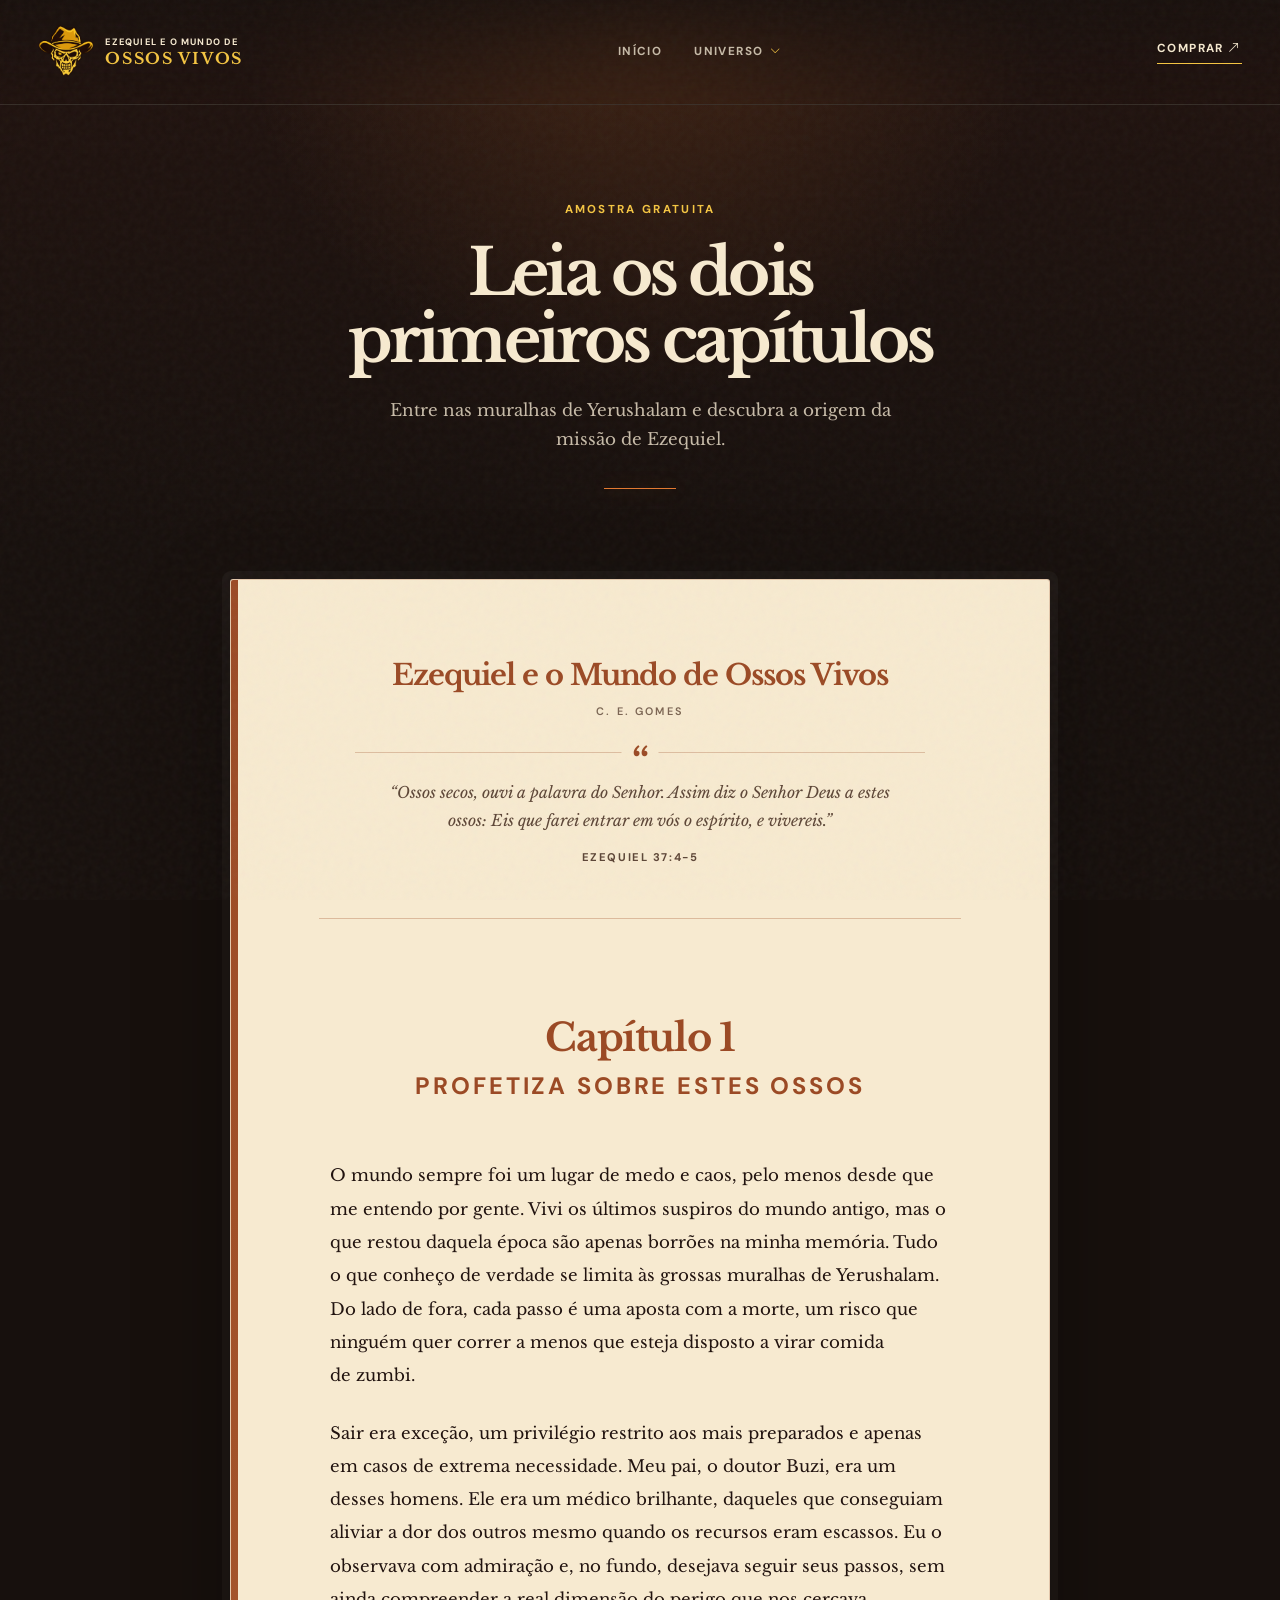
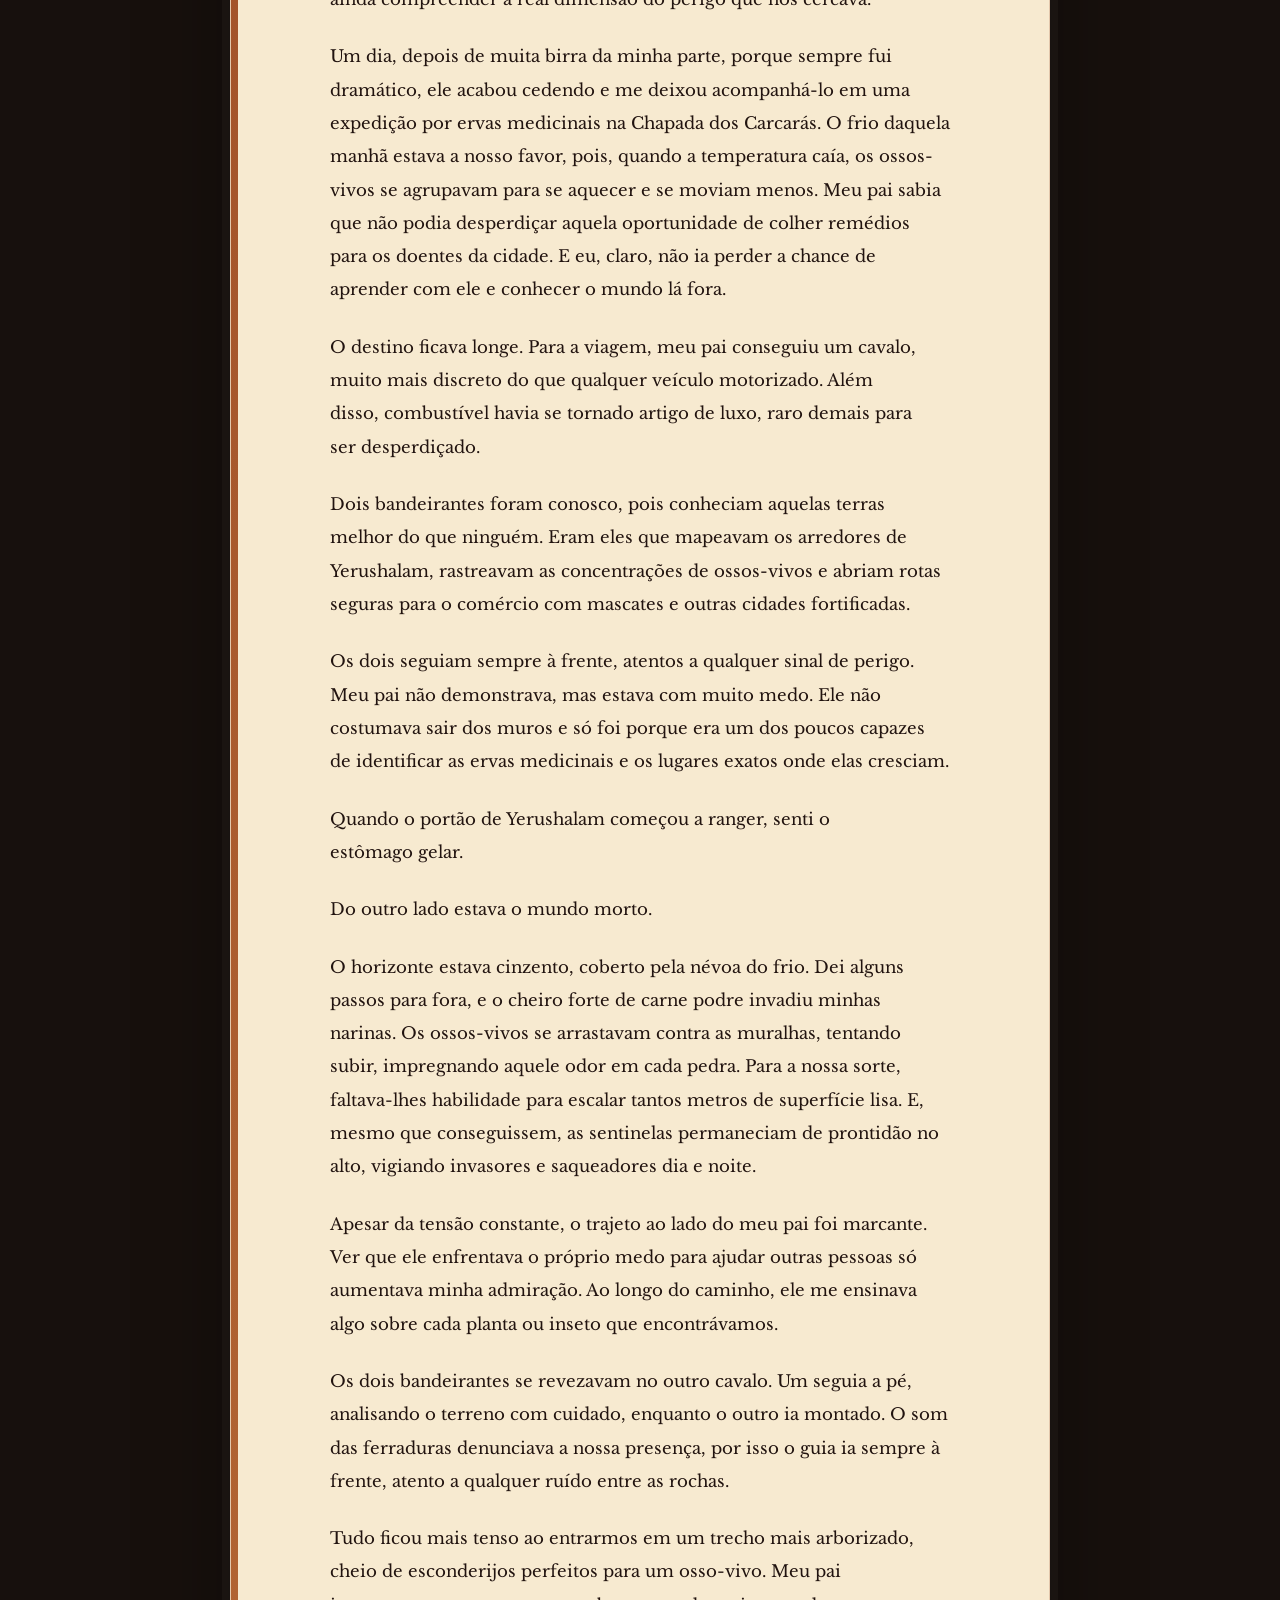
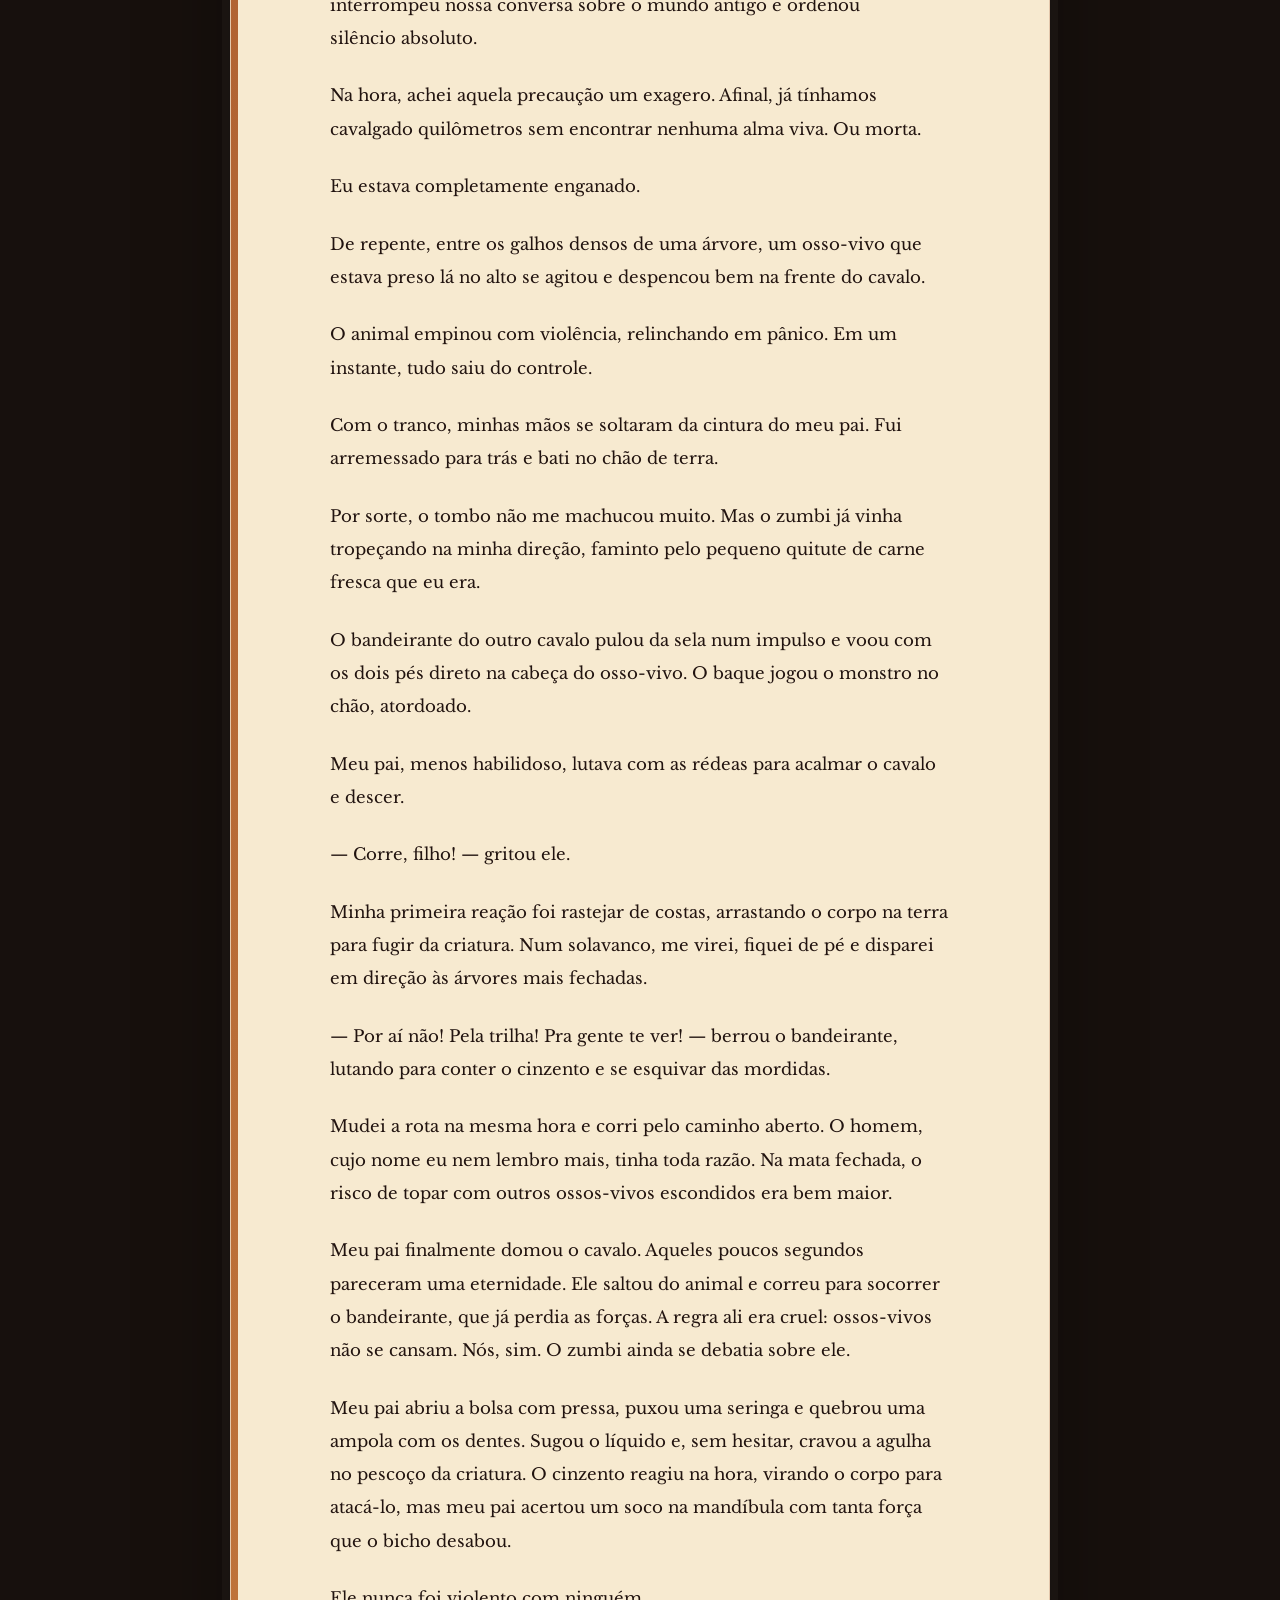
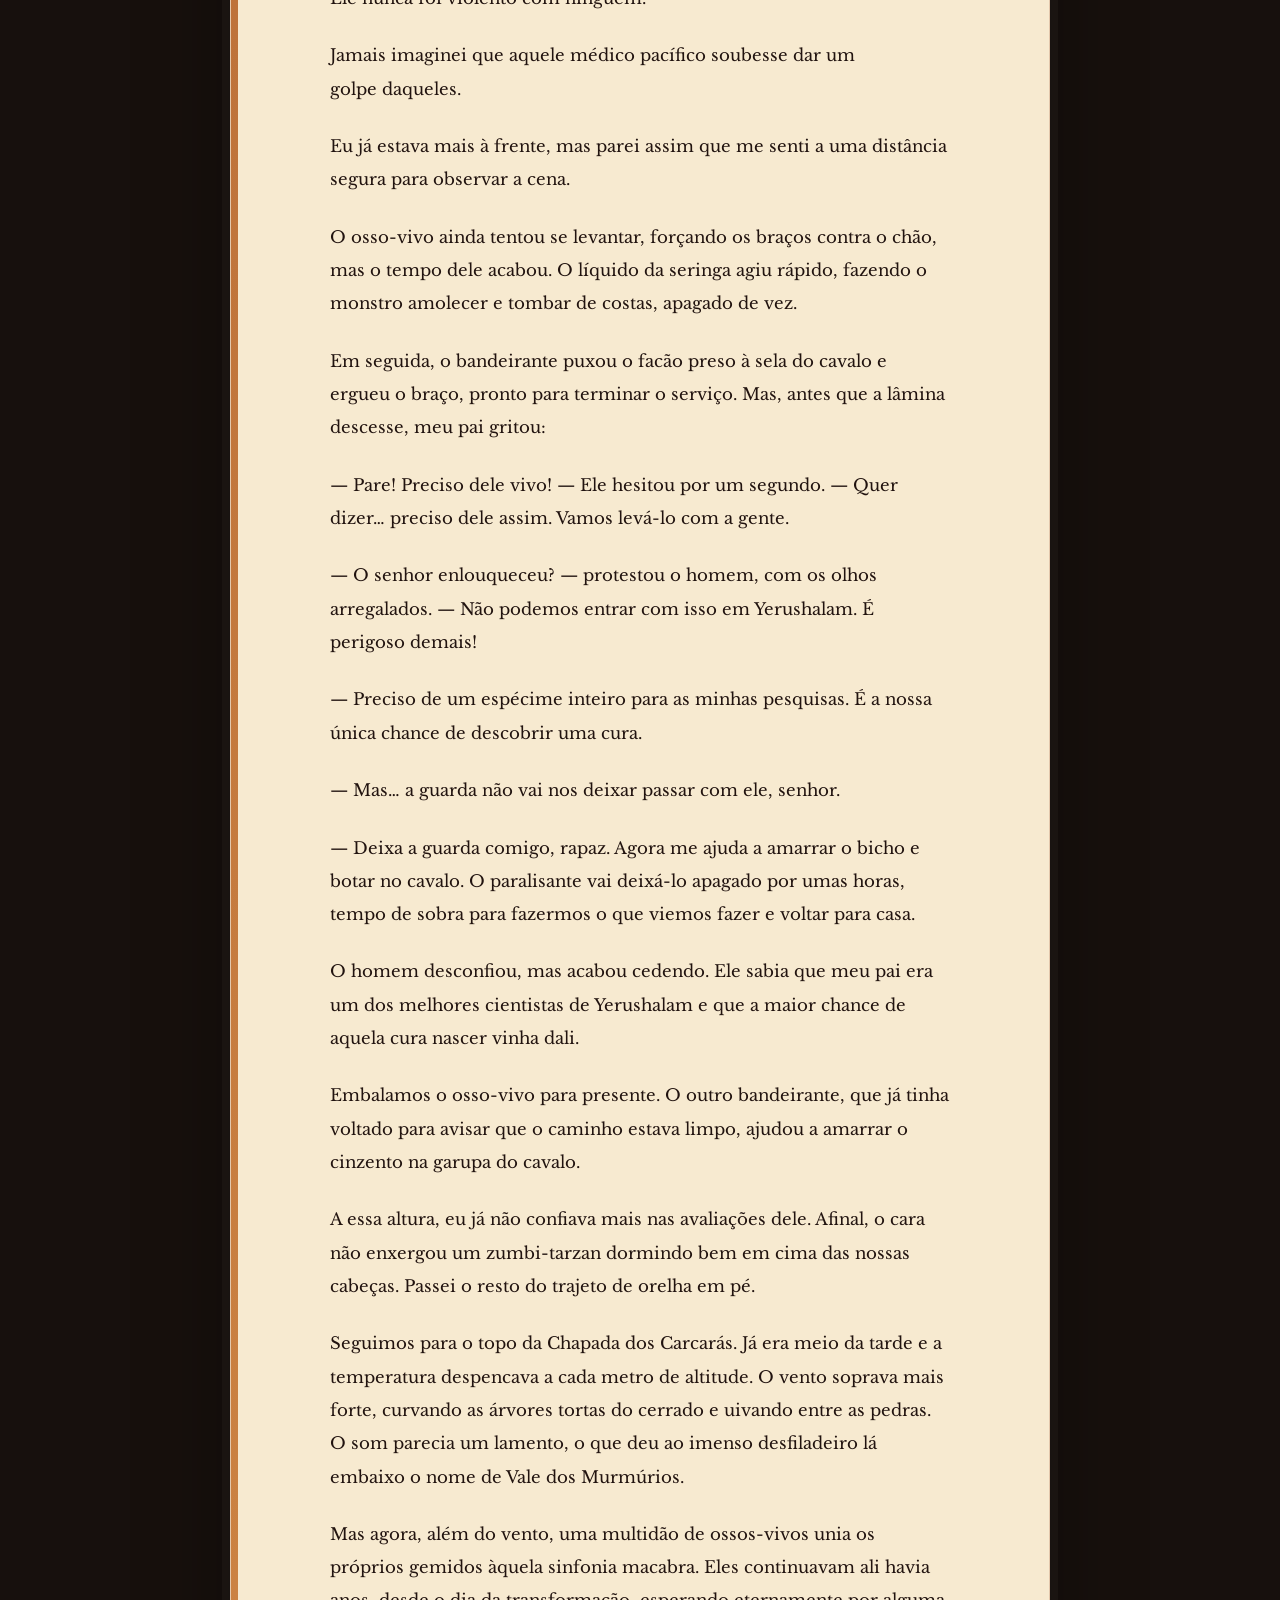
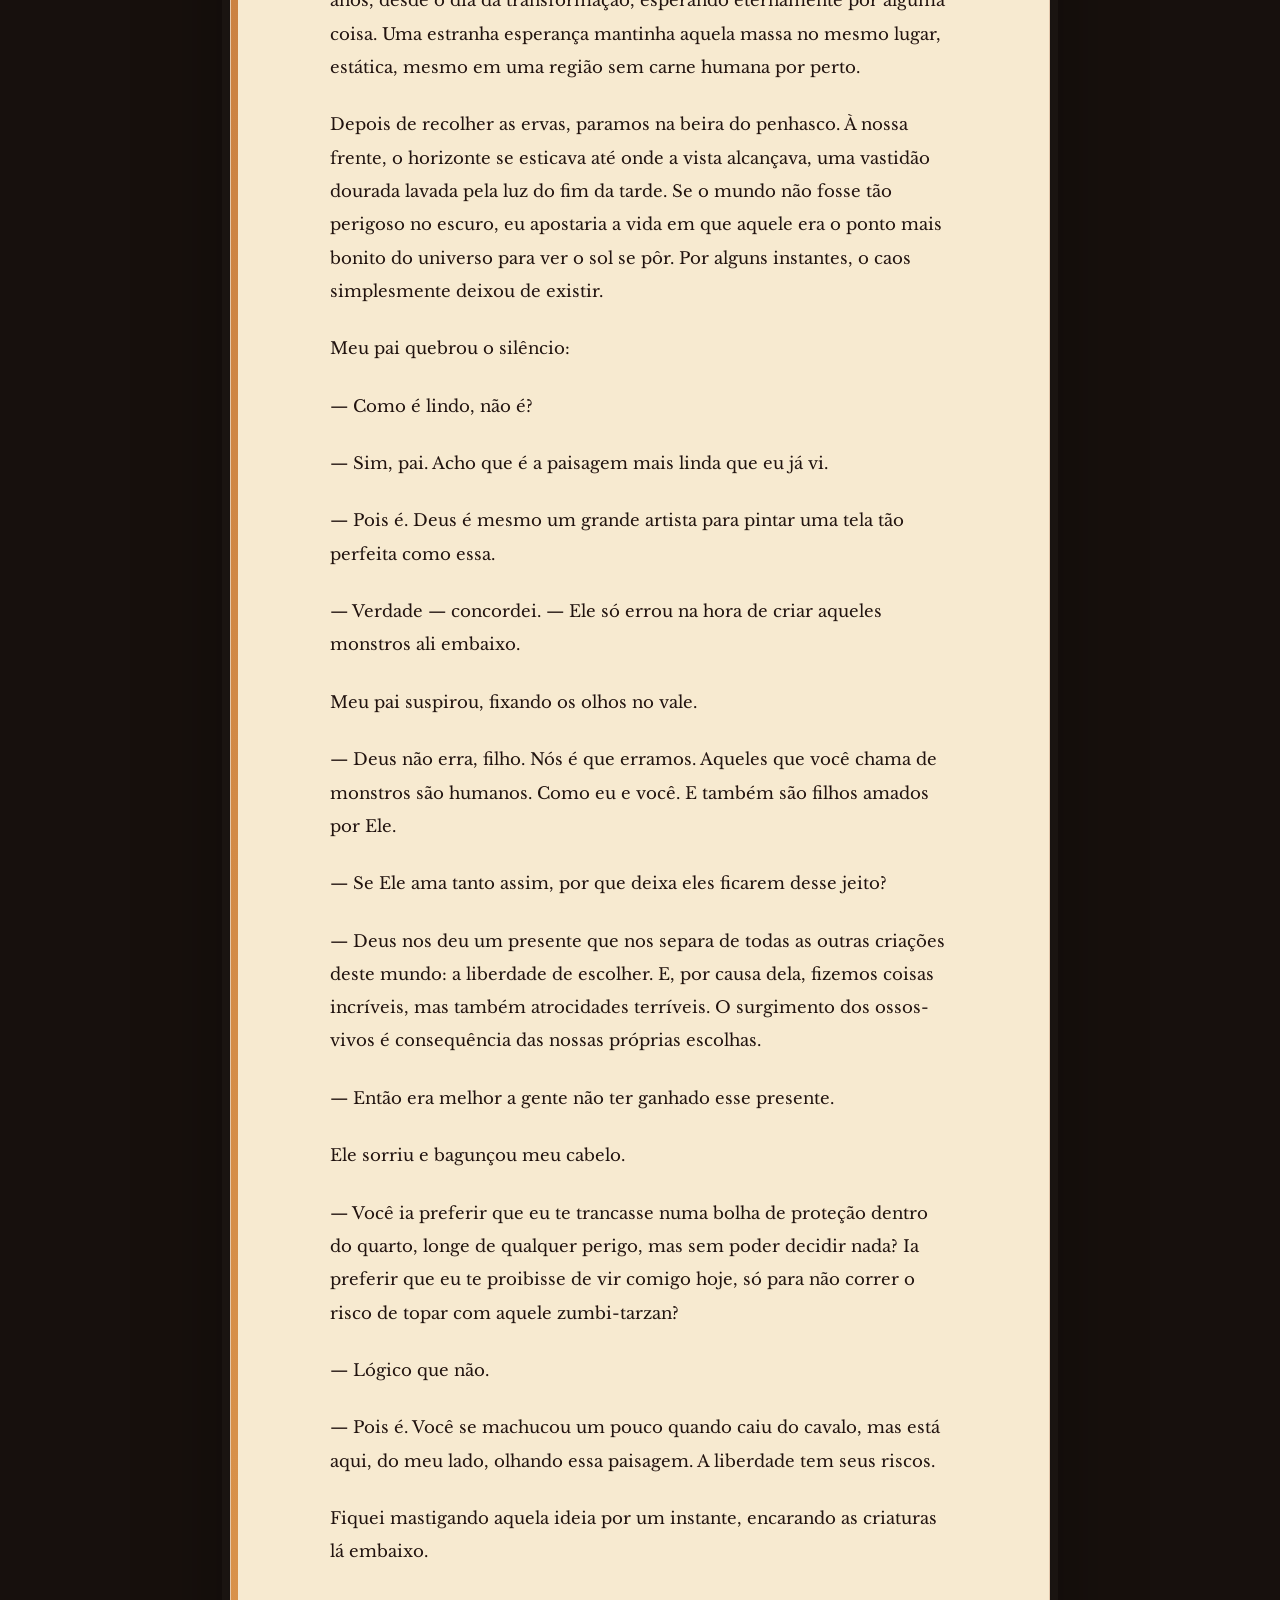
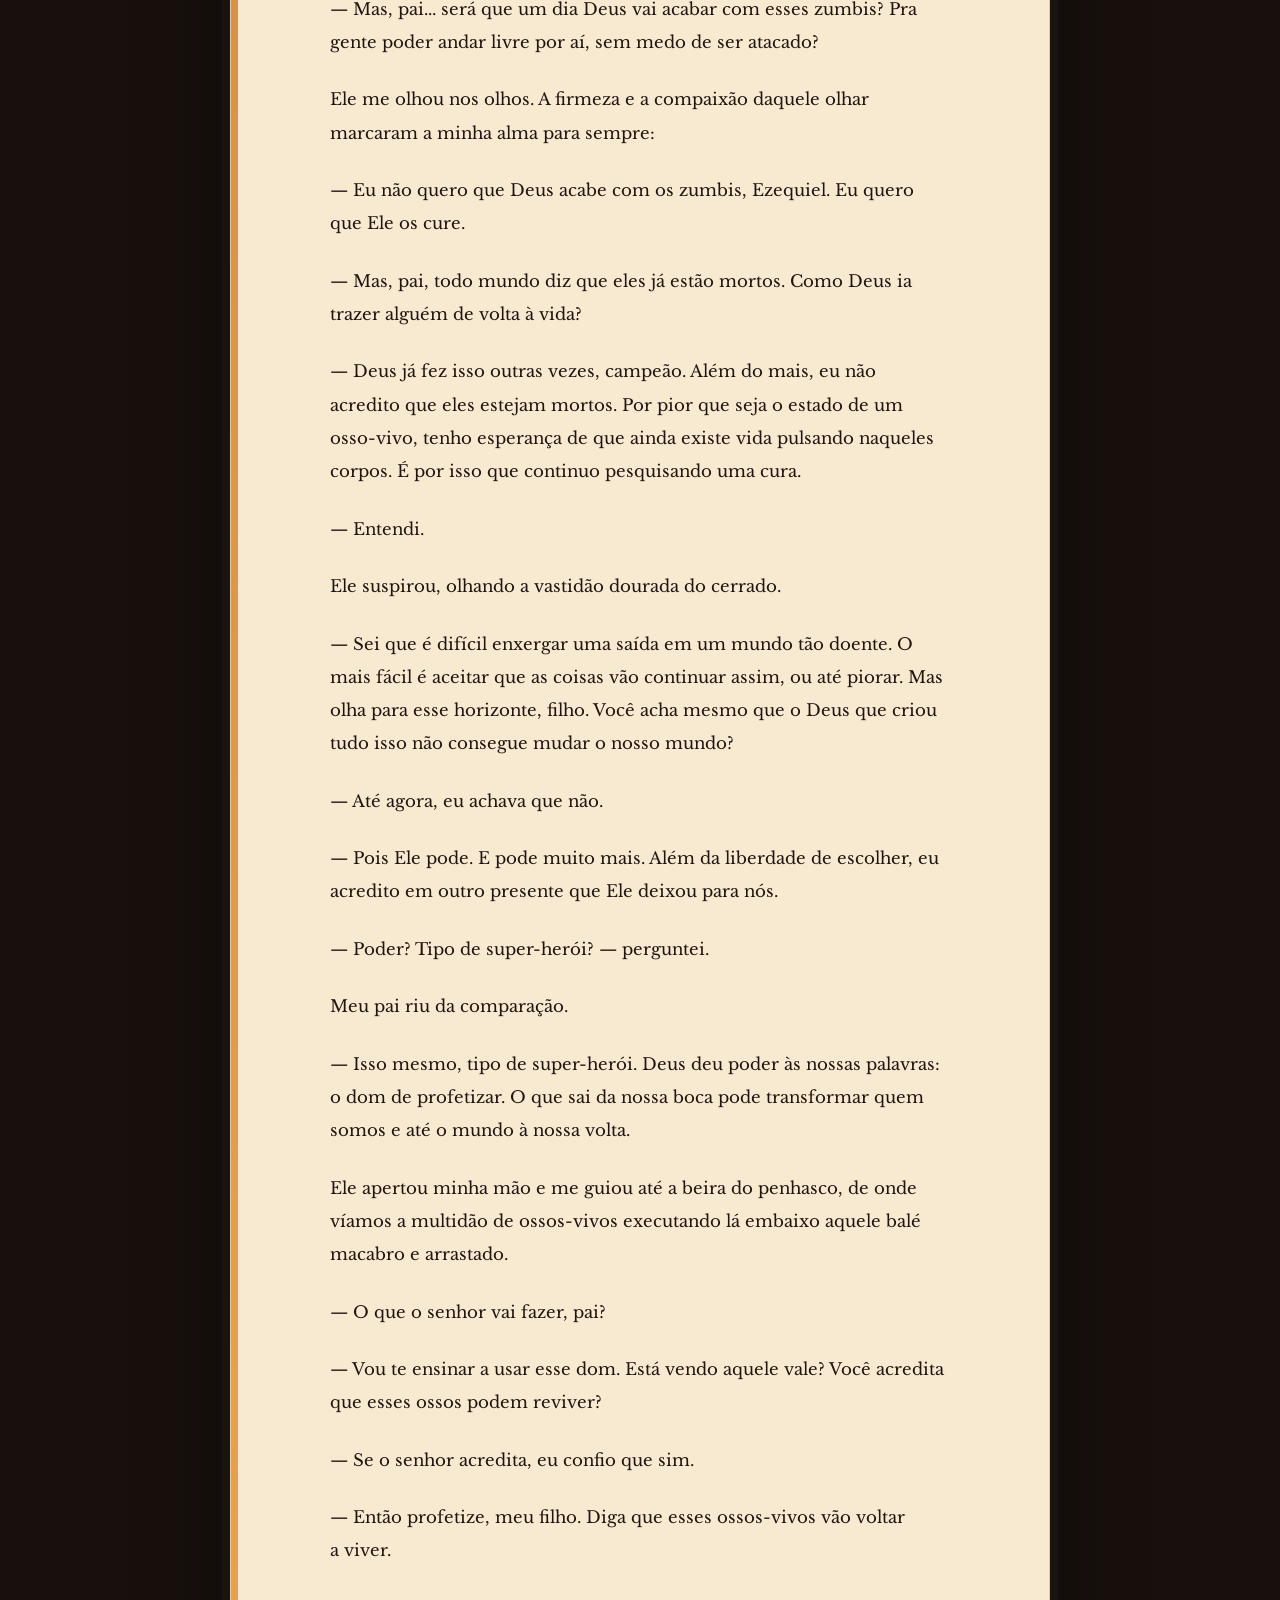
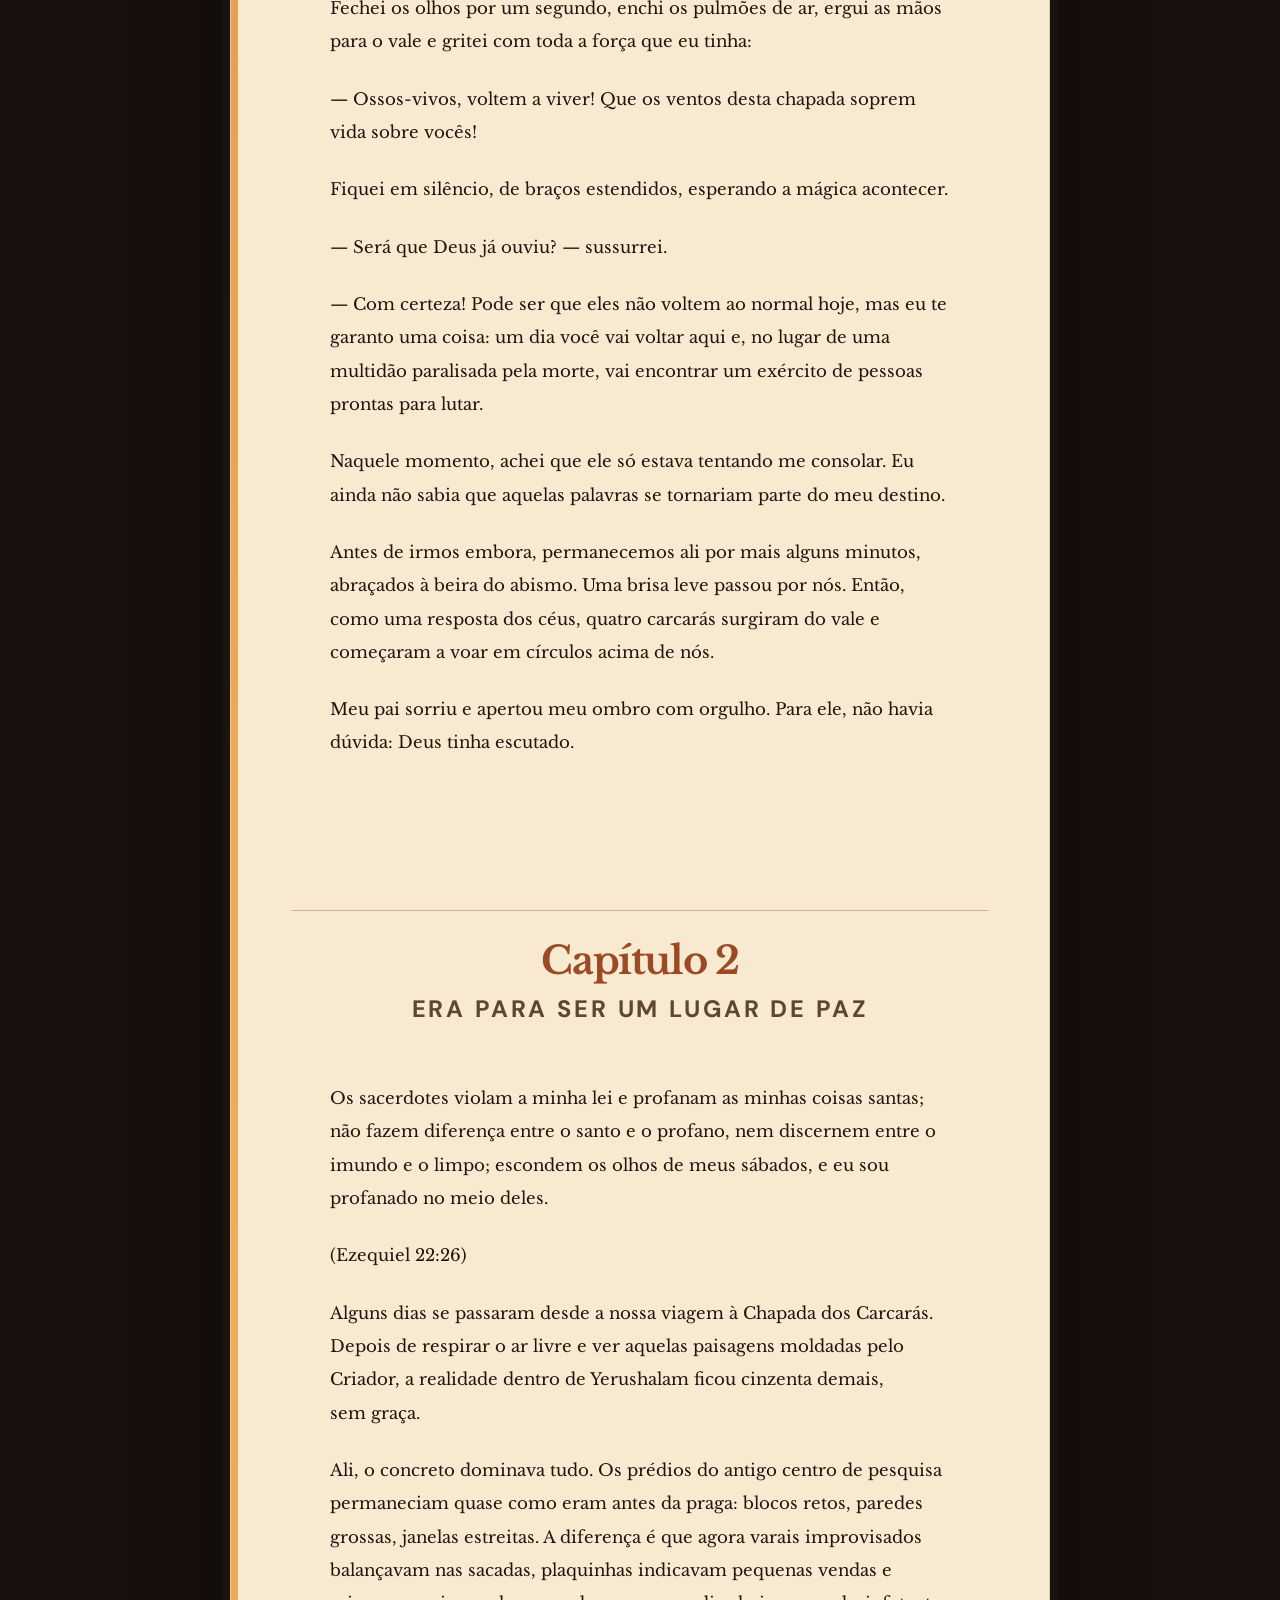
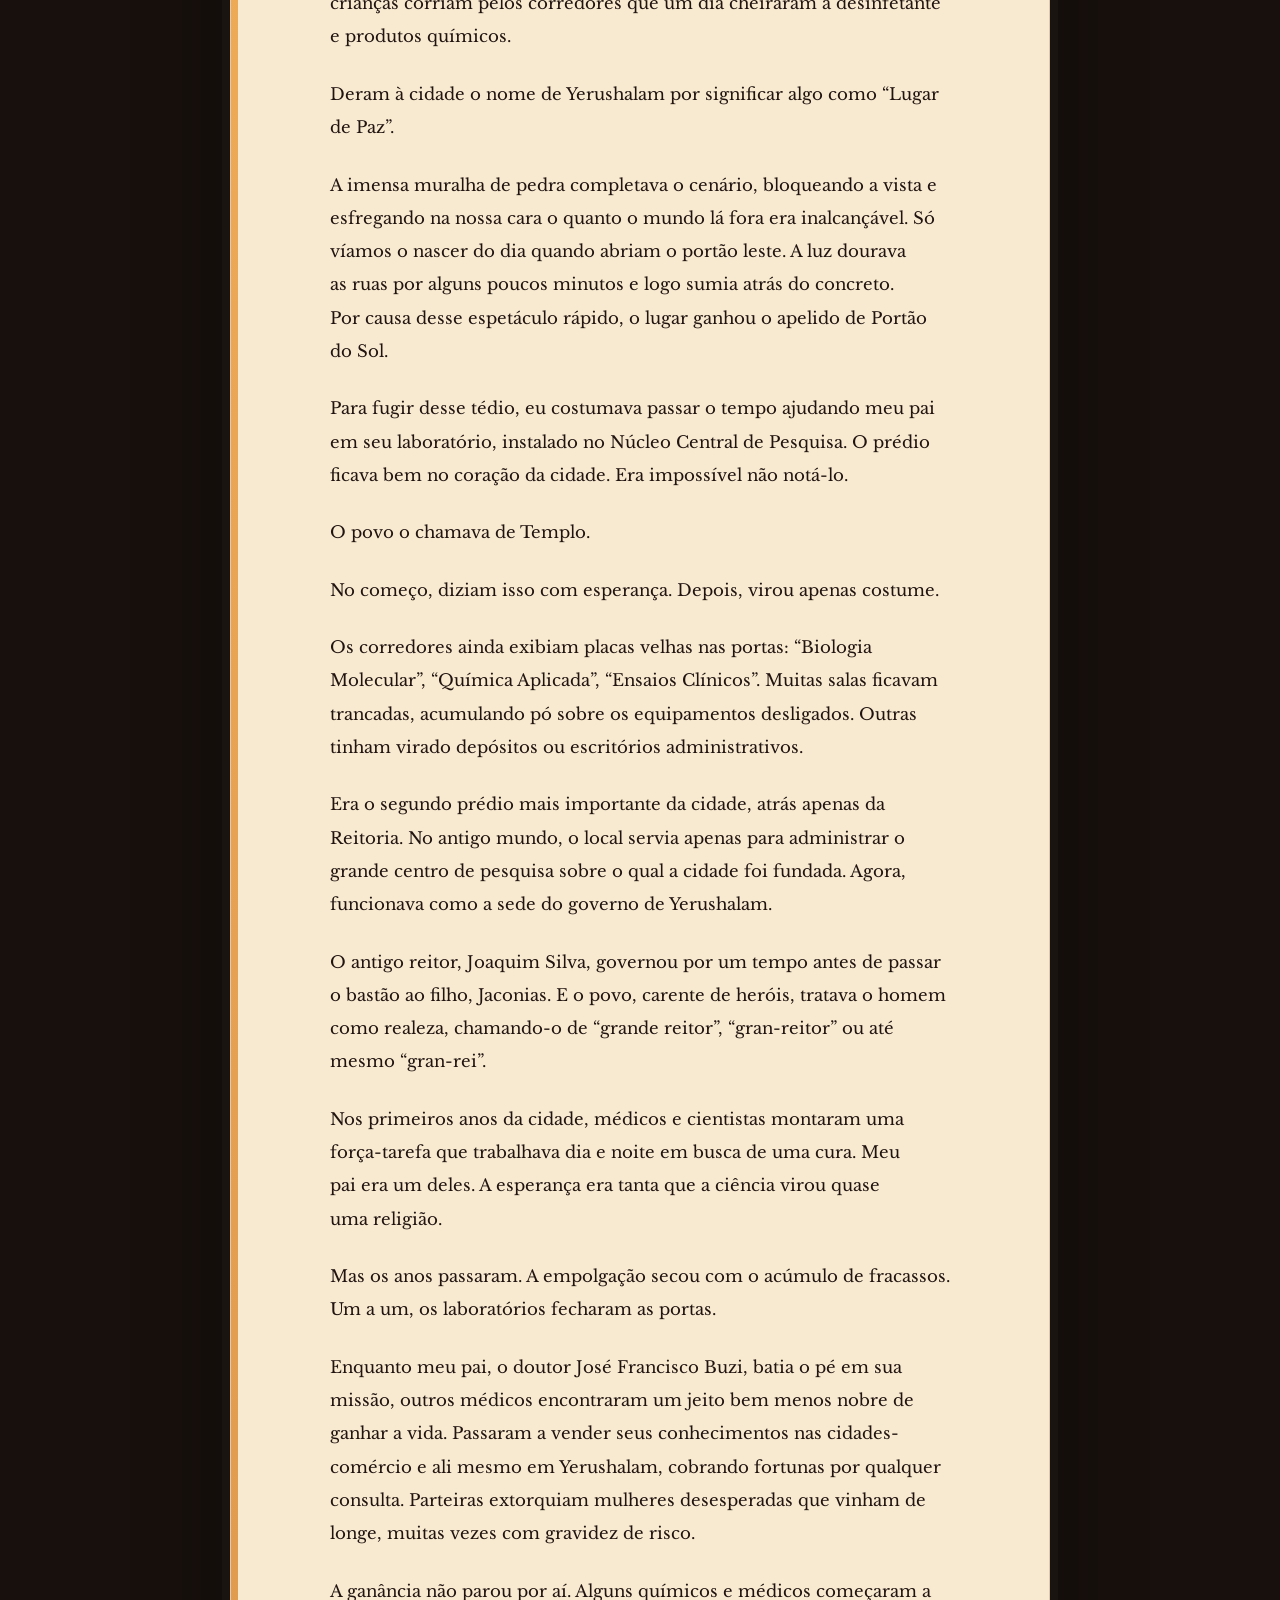
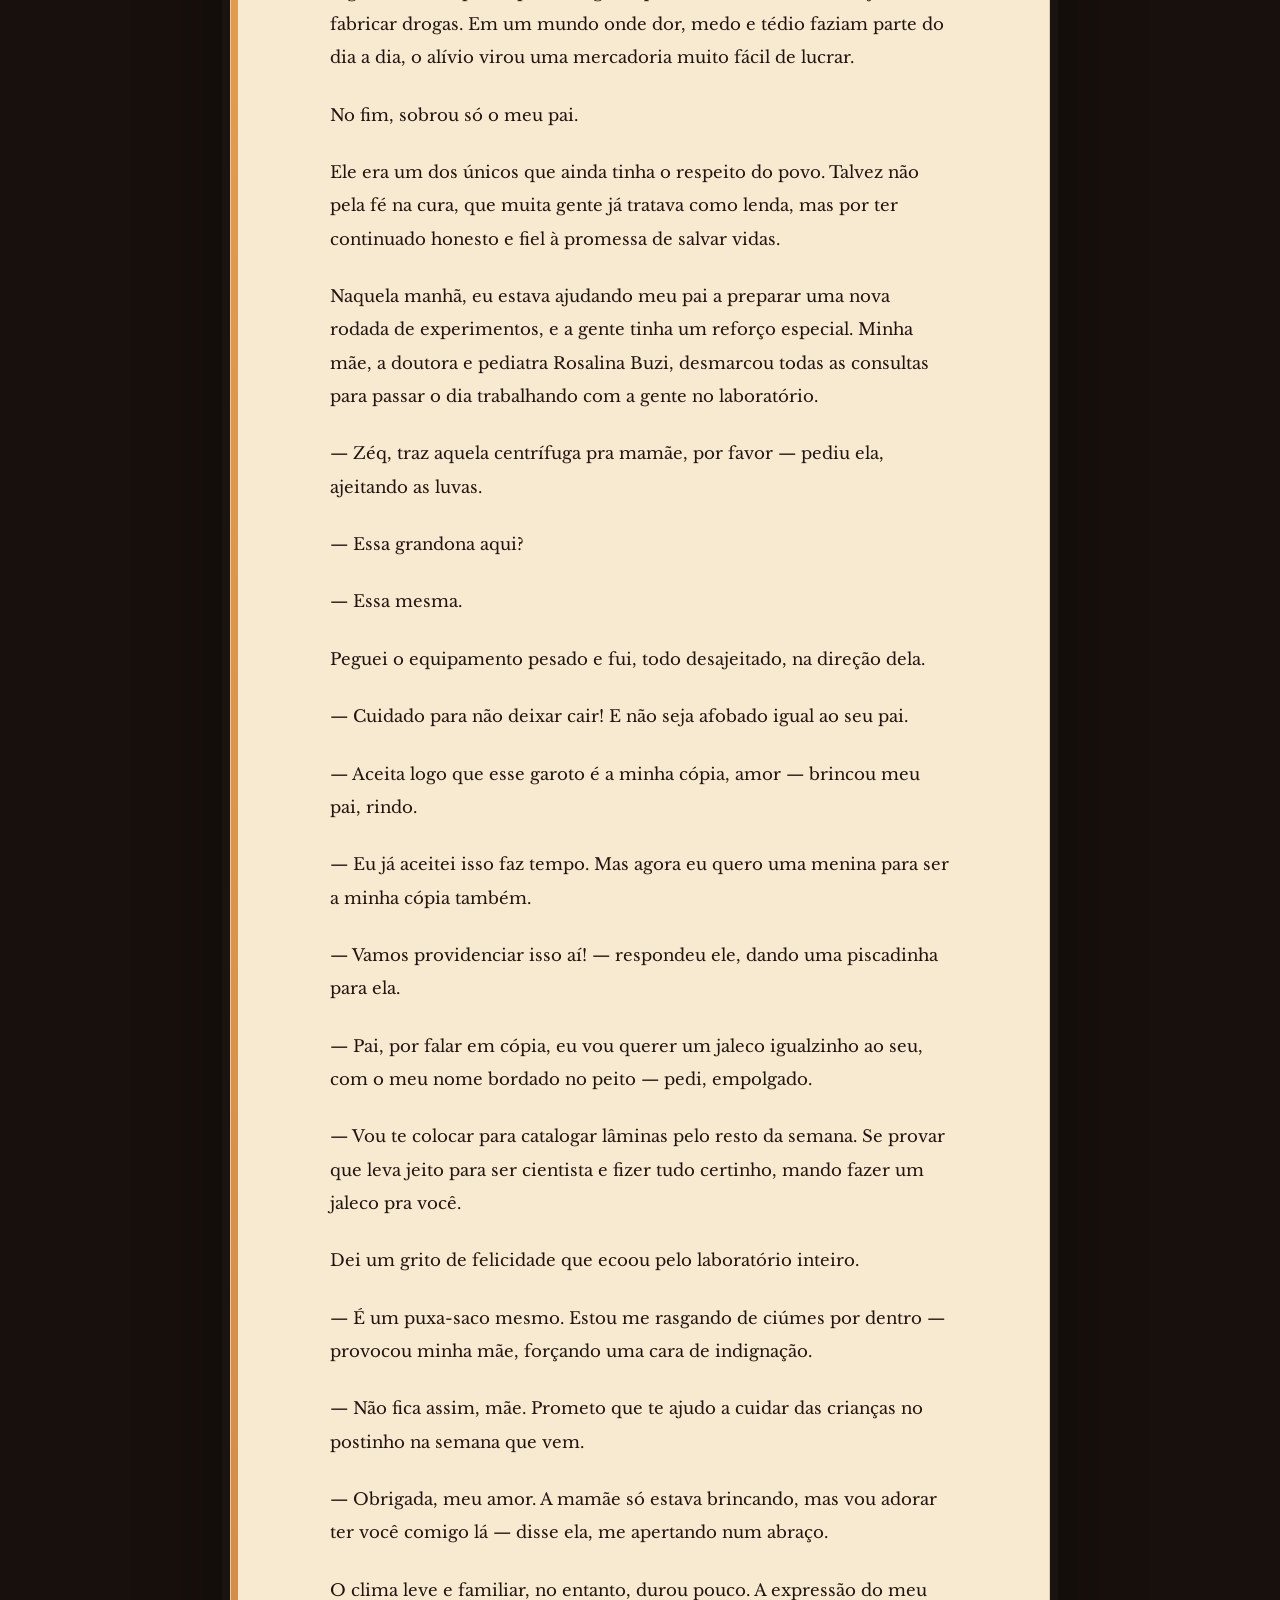
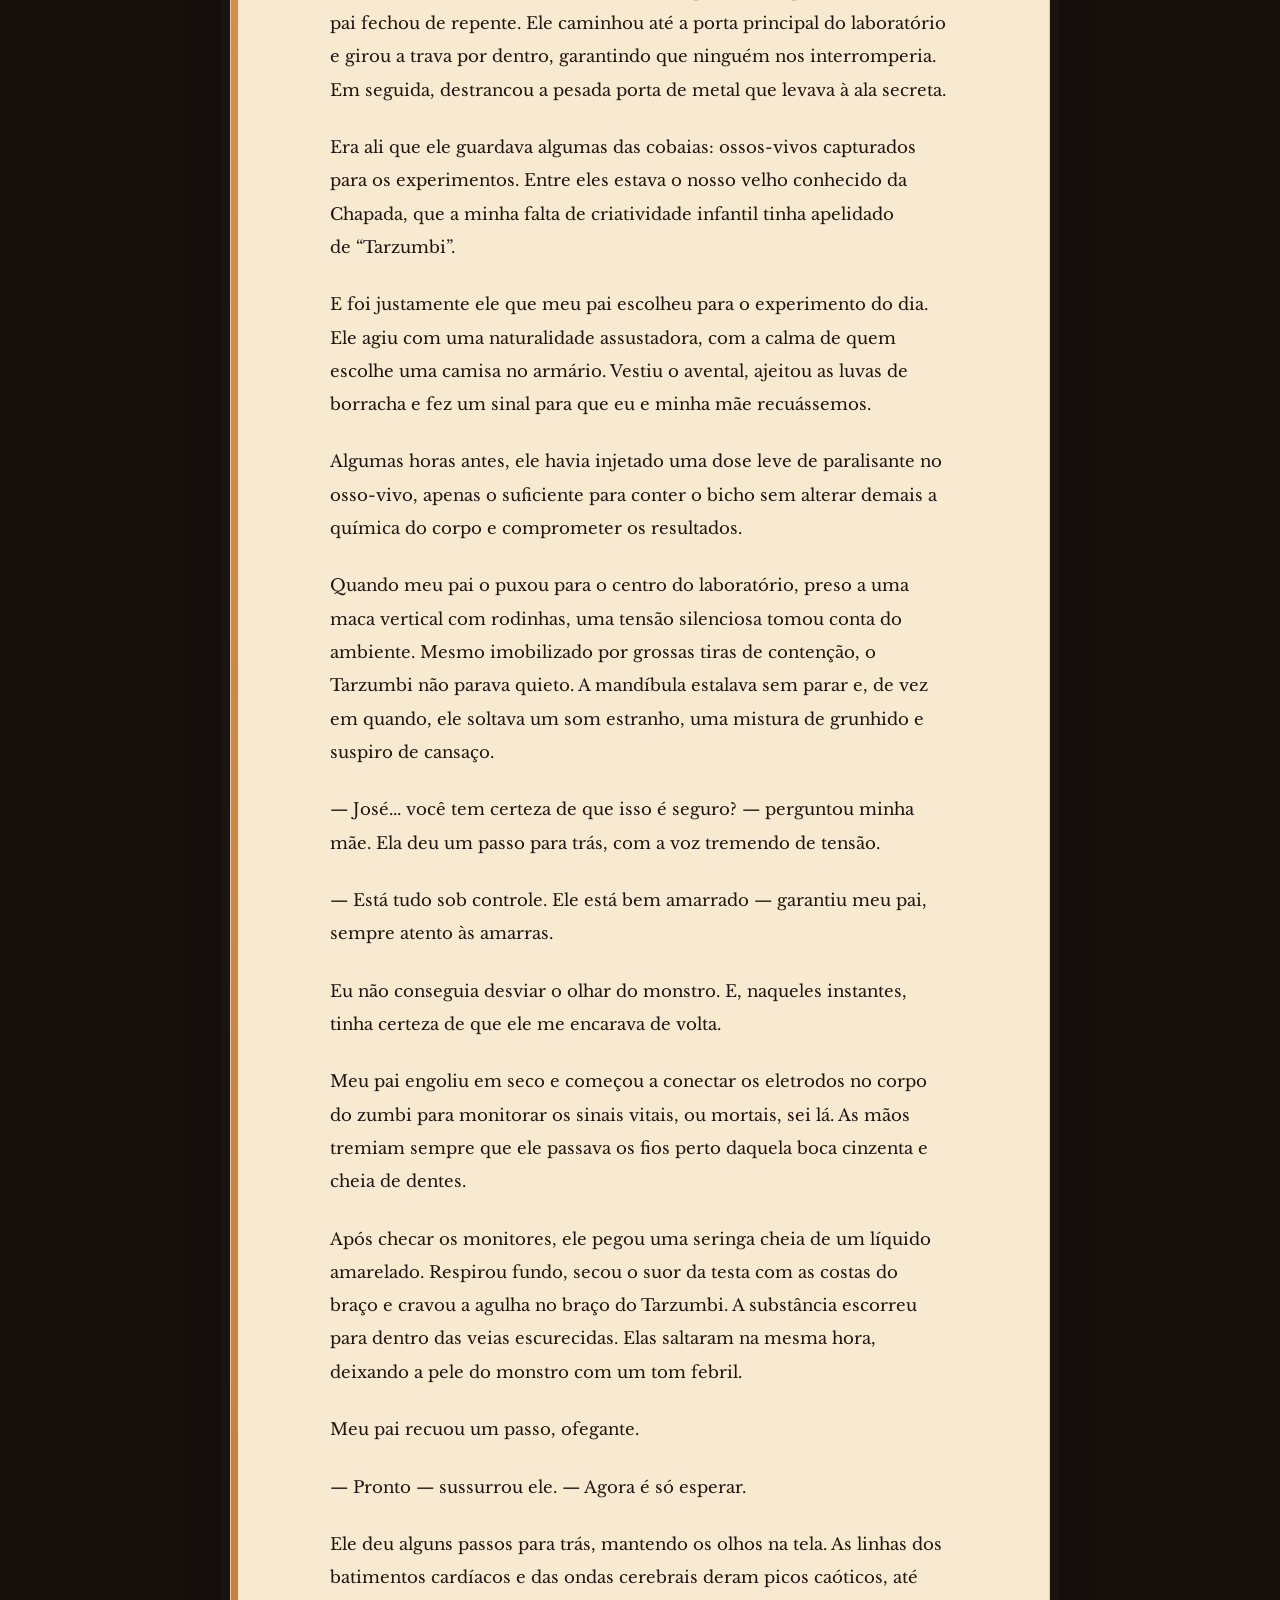
==== commit 32a29806: "melhoria layout 5" ====
--- a/amostra.html
+++ b/amostra.html
@@ -30,8 +30,8 @@
   <a class="skip-link" href="#conteudo">Pular para o conteúdo principal</a>
   <div class="grain" aria-hidden="true"></div>
   <header class="site-header">
-    <a class="brand" href="index.html" aria-label="Voltar para Ezequiel e o Mundo de Ossos Vivos"><span>EZ</span><em>C.
-        E. Gomes</em></a>
+    <a class="brand" href="index.html" aria-label="Voltar para Ezequiel e o Mundo de Ossos Vivos"><img class="brand-logo"
+        src="img/logoEzequiel.png" alt=""><em><small>Ezequiel e o mundo de</small><strong>Ossos Vivos</strong></em></a>
     <nav aria-label="Navegação principal"></nav>
     <a class="header-buy" href="https://a.co/d/0dIUBMt1" target="_blank" rel="noopener noreferrer">Comprar <i
         class="bi bi-arrow-up-right" aria-hidden="true"></i></a>
@@ -410,4 +410,4 @@
   <script src="js/nav.js"></script>
 </body>
 
-</html>+</html>
--- a/css/styles.css
+++ b/css/styles.css
@@ -61,3 +61,6 @@
   .sample-text h2:first-child{margin-top:2em}
   .sample-cta{width:92vw;padding:85px 8px 100px}
 }
+ .hero-review{max-width:470px;margin:0 0 30px;padding:16px 0 0 18px;border-left:2px solid #f4c542}.hero-review p{margin:0;color:#eadcc3;font:italic .88rem/1.65 var(--serif)}.hero-review cite{display:block;margin-top:9px;color:#c7bba8;font:.62rem var(--sans);font-style:normal;font-weight:700;letter-spacing:.1em;text-transform:uppercase}.hero-review cite a{color:#f4c542;text-decoration:none}.hero-review cite a:hover{text-decoration:underline}@media(max-width:700px){.hero-review{max-width:390px;margin-bottom:26px;padding-top:13px}.hero-review p{font-size:.82rem}}
+.hero-tagline{max-width:510px;margin:28px 0 0;color:#f4c542;font:italic 700 clamp(1.05rem,1.8vw,1.35rem)/1.45 var(--serif);letter-spacing:-.02em;text-wrap:pretty}.lead{margin-top:20px}@media(max-width:700px){.hero-tagline{max-width:350px;margin-top:22px;font-size:1.05rem}.lead{margin-top:22px}}
+.verse-title-highlight{color:#f4c542;font-style:italic}
--- a/css/mobile-fix.css
+++ b/css/mobile-fix.css
@@ -18,6 +18,14 @@
   background-position: center;
   background-repeat: no-repeat;
   background-size: cover;
+}
+
+.site-header .brand-logo {
+  display: block;
+  flex: 0 0 auto;
+  width: 55px;
+  height: 55px;
+  object-fit: contain;
 }
 
 .character-grid .image-placeholder::after {
@@ -62,7 +70,7 @@
   }
 }
 
-@media (max-width: 520px) {
+@media (max-width: 700px) {
   .reviews .review-grid { grid-template-columns: 1fr; }
 }
 
@@ -94,7 +102,7 @@
 @media (min-width: 701px) {
   .site-header { padding: 24px 3vw; }
   .site-header .brand { gap: 11px; }
-  .site-header .brand > span { width: 36px; height: 36px; font-size: .78rem; }
+  .site-header .brand-logo { width: 56px; height: 56px; }
   .site-header .brand em { gap: 5px; }
   .site-header .brand em::before { font-size: .6rem; letter-spacing: .14em; }
   .site-header .brand em::after { font-size: .98rem; letter-spacing: .11em; }
@@ -163,6 +171,18 @@
     text-align: center;
     text-decoration: none;
     text-transform: uppercase;
+    opacity: 0;
+    visibility: hidden;
+    pointer-events: none;
+    transform: translateY(18px);
+    transition: opacity .25s ease, visibility .25s ease, transform .25s ease;
+  }
+
+  .mobile-floating-buy.is-visible {
+    opacity: 1;
+    visibility: visible;
+    pointer-events: auto;
+    transform: translateY(0);
   }
 
   .mobile-floating-buy:hover,
@@ -317,3 +337,218 @@
     grid-template-columns:repeat(2,minmax(0,1fr)) !important;
   }
 }
+
+/* Tablets: evita a compressão do cabeçalho e mantém a capa na proporção correta. */
+@media (min-width: 701px) and (max-width: 1050px) {
+  .site-header {
+    padding: 18px 2.8vw;
+    gap: 18px;
+  }
+
+  .site-header .brand {
+    flex: 0 1 230px;
+    min-width: 190px;
+  }
+
+  .site-header .brand em::before {
+    font-size: .52rem;
+    letter-spacing: .1em;
+  }
+
+  .site-header .brand em::after {
+    font-size: .82rem;
+  }
+
+  .site-header nav {
+    flex: 1 1 auto;
+    justify-content: center;
+    gap: clamp(12px, 1.8vw, 22px);
+  }
+
+  .site-header nav a,
+  .site-header .header-buy {
+    font-size: .62rem;
+    letter-spacing: .08em;
+    white-space: nowrap;
+  }
+
+  .site-header .header-buy {
+    flex: 0 0 auto;
+  }
+
+  .hero {
+    grid-template-columns: minmax(0, 1fr) minmax(300px, .9fr);
+  }
+
+  .hero-art {
+    width: min(43vw, 470px);
+    height: min(65vw, 680px);
+    top: 108px;
+  }
+
+  footer {
+    position: relative;
+    z-index: 3;
+    display: flex;
+    flex-wrap: wrap;
+    align-items: center;
+    gap: 12px 28px;
+    padding: 26px 4vw;
+  }
+
+  footer a {
+    display: block;
+    max-width: 100%;
+    white-space: normal;
+  }
+}
+
+/* Hero: uma única coluna de leitura, com a prova social como apoio ao CTA. */
+.hero{
+  min-height:clamp(740px,100vh,900px);
+  grid-template-columns:minmax(0,1fr) minmax(340px,.78fr);
+  padding-top:142px;
+  padding-bottom:84px;
+}
+.hero-copy{
+  display:flex;
+  flex-direction:column;
+  max-width:570px;
+}
+.hero-copy>.kicker{order:1;margin-bottom:18px}
+.hero-copy>h1{order:2;max-width:560px}
+.hero-copy>.hero-tagline{order:3;max-width:480px;margin-top:24px}
+.hero-copy>.lead{order:4;max-width:440px;margin:20px 0 28px;font-size:1.04rem;line-height:1.65}
+.hero-copy>.hero-actions{order:5}
+.hero-copy>.hero-review{order:6}
+.hero-actions{margin:0}
+.hero-actions .hero-buy{min-width:300px}
+.hero-review{
+  display:grid;
+  grid-template-columns:auto 1fr;
+  column-gap:12px;
+  max-width:445px;
+  margin:22px 0 0;
+  padding:14px 0 0;
+  border-top:1px solid rgba(247,234,208,.2);
+  border-left:0;
+}
+.hero-review::before{
+  content:"LEITORES";
+  grid-row:1 / span 2;
+  color:#f4c542;
+  font-size:.57rem;
+  font-weight:700;
+  letter-spacing:.12em;
+  writing-mode:vertical-rl;
+  transform:rotate(180deg);
+}
+.hero-review p{font-size:.79rem;line-height:1.55}
+.hero-review cite{margin-top:6px}
+.hero-art{
+  top:116px;
+  right:clamp(4vw,5.5vw,7vw);
+  width:min(35vw,500px);
+  height:calc(100% - 168px);
+}
+
+@media(max-width:700px){
+  .hero{display:flex;min-height:0;padding:126px 6vw 56px}
+  .hero-copy{max-width:none}
+  .hero-copy>.kicker{margin-bottom:15px;font-size:.64rem;letter-spacing:.16em}
+  .hero-copy>h1{max-width:100%;font-size:clamp(2.65rem,12.6vw,4.6rem);line-height:.94}
+  .hero-copy>h1 small{max-width:250px;margin:15px 0 9px;font-size:.68rem;letter-spacing:.15em}
+  .hero-copy>.hero-tagline{max-width:340px;margin-top:20px;font-size:1rem;line-height:1.48}
+  .hero-copy>.lead{max-width:350px;margin:19px 0 24px;font-size:.94rem;line-height:1.62}
+  .hero-actions .hero-buy{min-width:0;padding:15px 17px}
+  .hero-review{max-width:100%;margin-top:20px;padding-top:13px}
+  .hero-review p{font-size:.76rem;line-height:1.5}
+  .hero-art{width:min(100%,360px);height:auto;aspect-ratio:2 / 3;margin:8px auto 0}
+}
+
+/* Título do hero: três níveis de leitura, sem perder o impacto da capa. */
+.hero h1{
+  display:flex;
+  flex-direction:column;
+  align-items:flex-start;
+  line-height:.86;
+  text-shadow:0 4px 22px rgba(0,0,0,.2);
+}
+.hero h1 small{
+  display:flex;
+  align-items:center;
+  gap:12px;
+  width:max-content;
+  max-width:100%;
+  margin:19px 0 12px;
+  color:#d7c8ae;
+  font-size:clamp(.68rem,1.05vw,.88rem);
+  font-weight:700;
+  line-height:1;
+  letter-spacing:.22em;
+}
+.hero h1 small::before,
+.hero h1 small::after{
+  content:"";
+  display:block;
+  width:clamp(20px,3vw,42px);
+  height:1px;
+  background:rgba(244,197,66,.72);
+}
+.hero-title-final{
+  display:block;
+  color:#f4c542;
+  font-size:.82em;
+  letter-spacing:-.065em;
+  text-shadow:0 0 28px rgba(244,197,66,.14);
+}
+
+@media(max-width:700px){
+  .hero h1{line-height:.9}
+  .hero h1 small{
+    gap:9px;
+    margin:16px 0 10px;
+    font-size:.63rem;
+    letter-spacing:.17em;
+  }
+  .hero h1 small::before,
+  .hero h1 small::after{width:24px}
+  .hero-title-final{font-size:.86em;letter-spacing:-.07em}
+}
+
+/* Chamada e sinopse: leitura em dois ritmos, abaixo do título. */
+.hero-copy>.hero-tagline{
+  position:relative;
+  max-width:465px;
+  margin-top:28px;
+  padding:2px 0 2px 20px;
+  border-left:2px solid #f4c542;
+  color:#f7ead0;
+  font-size:clamp(1rem,1.45vw,1.2rem);
+  font-style:italic;
+  font-weight:700;
+  line-height:1.5;
+}
+.hero-copy>.lead{
+  max-width:420px;
+  margin:22px 0 30px;
+  color:#cfc1a8;
+  font-size:1rem;
+  line-height:1.75;
+}
+
+@media(max-width:700px){
+  .hero-copy>.hero-tagline{
+    max-width:345px;
+    margin-top:23px;
+    padding-left:15px;
+    font-size:.97rem;
+    line-height:1.5;
+  }
+  .hero-copy>.lead{
+    max-width:345px;
+    margin:19px 0 25px;
+    font-size:.92rem;
+    line-height:1.68;
+  }
+}
--- a/css/nav-mobile.css
+++ b/css/nav-mobile.css
@@ -1,11 +1,16 @@
 .menu-toggle,.mobile-menu{display:none}
+.site-header .brand em::before,.site-header .brand em::after{display:none}
+.site-header .brand em{display:grid;align-content:center;gap:3px;line-height:1;text-transform:uppercase}
+.site-header .brand em small{display:block;color:var(--ink);font:700 .58rem/1.15 var(--sans);letter-spacing:.13em;white-space:nowrap}
+.site-header .brand em strong{display:block;color:#f4c542;font:700 .98rem/1 var(--serif);letter-spacing:.1em;white-space:nowrap}
 .nav-dropdown{position:relative;display:flex;align-items:center;height:100%}.nav-dropdown>.nav-universe{display:inline-flex;align-items:center;gap:7px;line-height:1}.site-header nav> a{line-height:1}.nav-dropdown>.nav-universe i{font-size:.65rem;color:#f4c542;transition:transform .2s}.nav-submenu{position:absolute;top:100%;left:-18px;min-width:170px;padding:8px 18px;border:1px solid rgba(244,197,66,.35);background:rgba(23,16,13,.98);box-shadow:0 15px 30px rgba(0,0,0,.25);opacity:0;pointer-events:none;transform:translateY(-5px);transition:.2s}.nav-dropdown:hover .nav-submenu,.nav-dropdown:focus-within .nav-submenu{opacity:1;pointer-events:auto;transform:none}.nav-submenu a{display:block;padding:10px 0!important;white-space:nowrap}.nav-dropdown:hover>.nav-universe i,.nav-dropdown:focus-within>.nav-universe i{transform:rotate(180deg)}
 @media (max-width:700px){
  .site-header{position:absolute;min-height:76px;padding:16px 6vw;gap:14px}
- .site-header .brand{min-width:0}.site-header .brand em{max-width:155px;overflow:visible;text-overflow:clip;white-space:nowrap;font-size:0!important;letter-spacing:0}
+ .site-header .brand{flex:1 1 auto;min-width:0;gap:10px}.site-header .brand-logo{width:54px;height:54px}.site-header .brand em{flex:1 1 auto;max-width:175px;overflow:visible;text-overflow:clip;white-space:nowrap;font-size:0!important;letter-spacing:0}
+ .site-header .brand em small{font-size:.55rem;letter-spacing:.11em}.site-header .brand em strong{font-size:.96rem;letter-spacing:.09em}
  .site-header .header-buy{display:none}
  .menu-enhanced nav{display:none}
- .menu-toggle{display:inline-flex;flex:0 0 auto;width:62px;height:42px;padding:7px 0 4px;align-items:center;justify-content:center;flex-direction:column;gap:4px;border:1px solid rgba(244,197,66,.65);background:transparent;color:var(--ink);cursor:pointer}
+ .menu-toggle{display:inline-flex;flex:0 0 auto;width:64px;height:44px;margin-left:auto;padding:7px 0 4px;align-items:center;justify-content:center;flex-direction:column;gap:4px;border:1px solid rgba(244,197,66,.65);background:transparent;color:var(--ink);cursor:pointer}
  .menu-toggle span{display:block;width:20px;height:1px;background:#f4c542;transition:transform .2s,opacity .2s}.menu-toggle b{margin-top:1px;font:700 .48rem var(--sans);letter-spacing:.13em;text-transform:uppercase}
  .menu-open .menu-toggle span:nth-child(1){transform:translateY(5px) rotate(45deg)}.menu-open .menu-toggle span:nth-child(2){opacity:0}.menu-open .menu-toggle span:nth-child(3){transform:translateY(-5px) rotate(-45deg)}
  .mobile-menu{position:absolute;top:76px;left:0;right:0;display:flex;flex-direction:column;padding:10px 6vw 18px;border-top:1px solid var(--line);border-bottom:1px solid rgba(244,197,66,.35);background:rgba(23,16,13,.98);box-shadow:0 18px 35px rgba(0,0,0,.3)}
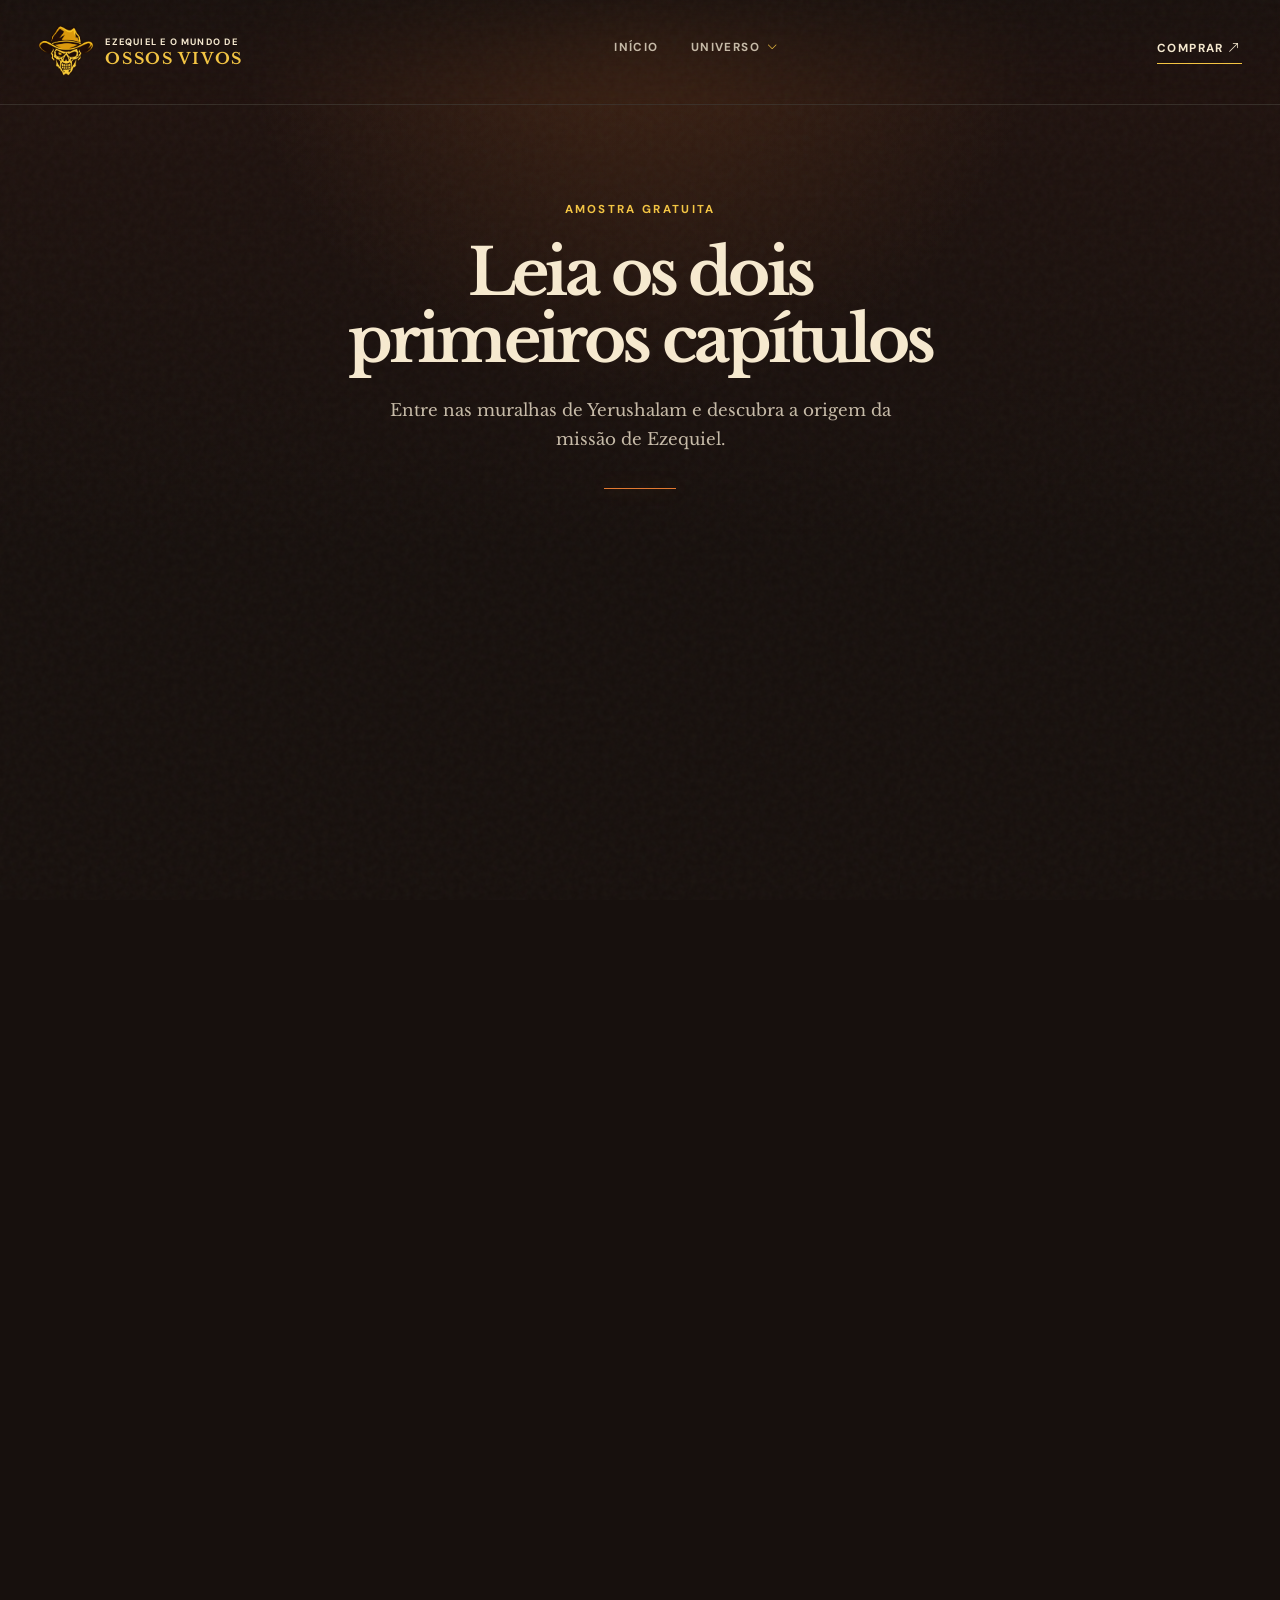
==== commit 10128bba: "AJUSTES" ====
--- a/amostra.html
+++ b/amostra.html
@@ -4,6 +4,8 @@
 <head>
   <meta charset="utf-8">
   <meta name="viewport" content="width=device-width, initial-scale=1">
+  <meta name="theme-color" content="#17100d">
+  <meta name="color-scheme" content="dark">
   <meta name="description"
     content="Leia gratuitamente os dois primeiros capítulos de Ezequiel e o Mundo de Ossos Vivos, romance distópico de C. E. Gomes.">
   <meta name="author" content="C. E. Gomes">
@@ -11,10 +13,13 @@
   <meta property="og:locale" content="pt_BR">
   <meta property="og:title" content="Leia os dois primeiros capítulos | Ezequiel e o Mundo de Ossos Vivos">
   <meta property="og:description" content="Uma amostra gratuita do romance distópico de C. E. Gomes.">
-  <meta property="og:image" content="img/capa-ezequiel.jpeg">
+  <meta property="og:image" content="img/capa-ezequiel.jpg">
+  <meta property="og:image:alt" content="Capa do livro Ezequiel e o Mundo de Ossos Vivos">
   <meta name="twitter:card" content="summary_large_image">
+  <meta name="twitter:title" content="Leia os dois primeiros capítulos | Ezequiel e o Mundo de Ossos Vivos">
+  <meta name="twitter:description" content="Uma amostra gratuita do romance distópico de C. E. Gomes.">
   <title>Leia os dois primeiros capítulos | Ezequiel e o Mundo de Ossos Vivos</title>
-  <link rel="icon" type="image/jpeg" href="img/capa-ezequiel.jpeg">
+  <link rel="icon" type="image/jpeg" href="img/capa-ezequiel.jpg">
   <link rel="preconnect" href="https://fonts.googleapis.com">
   <link rel="preconnect" href="https://fonts.gstatic.com" crossorigin>
   <link
@@ -30,8 +35,9 @@
   <a class="skip-link" href="#conteudo">Pular para o conteúdo principal</a>
   <div class="grain" aria-hidden="true"></div>
   <header class="site-header">
-    <a class="brand" href="index.html" aria-label="Voltar para Ezequiel e o Mundo de Ossos Vivos"><img class="brand-logo"
-        src="img/logoEzequiel.png" alt=""><em><small>Ezequiel e o mundo de</small><strong>Ossos Vivos</strong></em></a>
+    <a class="brand" href="index.html" aria-label="Voltar para Ezequiel e o Mundo de Ossos Vivos"><img
+        class="brand-logo" src="img/logoEzequiel.png" alt=""><em><small>Ezequiel e o mundo de</small><strong>Ossos
+          Vivos</strong></em></a>
     <nav aria-label="Navegação principal"></nav>
     <a class="header-buy" href="https://a.co/d/0dIUBMt1" target="_blank" rel="noopener noreferrer">Comprar <i
         class="bi bi-arrow-up-right" aria-hidden="true"></i></a>
--- a/css/styles.css
+++ b/css/styles.css
@@ -63,4 +63,54 @@
 }
  .hero-review{max-width:470px;margin:0 0 30px;padding:16px 0 0 18px;border-left:2px solid #f4c542}.hero-review p{margin:0;color:#eadcc3;font:italic .88rem/1.65 var(--serif)}.hero-review cite{display:block;margin-top:9px;color:#c7bba8;font:.62rem var(--sans);font-style:normal;font-weight:700;letter-spacing:.1em;text-transform:uppercase}.hero-review cite a{color:#f4c542;text-decoration:none}.hero-review cite a:hover{text-decoration:underline}@media(max-width:700px){.hero-review{max-width:390px;margin-bottom:26px;padding-top:13px}.hero-review p{font-size:.82rem}}
 .hero-tagline{max-width:510px;margin:28px 0 0;color:#f4c542;font:italic 700 clamp(1.05rem,1.8vw,1.35rem)/1.45 var(--serif);letter-spacing:-.02em;text-wrap:pretty}.lead{margin-top:20px}@media(max-width:700px){.hero-tagline{max-width:350px;margin-top:22px;font-size:1.05rem}.lead{margin-top:22px}}
+
+/* Book trailer */
+.book-trailer{border-bottom:1px solid var(--line)}
+.book-trailer-grid{display:grid;grid-template-columns:minmax(0,1fr) minmax(250px,320px);align-items:center;justify-content:space-between;gap:clamp(42px,10vw,130px)}
+.book-trailer-copy{max-width:590px}.book-trailer-copy .kicker{margin-bottom:18px}.book-trailer-copy h2{margin:0;color:var(--ink);font:700 clamp(2rem,4.2vw,3.8rem)/1.1 var(--serif);letter-spacing:-.06em}.book-trailer-copy h2 i{color:#f4c542;font-style:normal}.book-trailer-copy>p:not(.kicker){max-width:485px;margin:24px 0 30px;color:var(--muted);font:1.05rem/1.75 var(--serif)}
+.book-trailer-video{width:min(100%,320px);justify-self:end;overflow:hidden;border:1px solid rgba(244,197,66,.45);background:#0c0908;box-shadow:0 20px 46px rgba(0,0,0,.28),0 0 40px rgba(244,197,66,.08)}.book-trailer-video iframe{display:block;width:100%;aspect-ratio:9/16;border:0}
+@media(max-width:700px){.book-trailer-grid{grid-template-columns:1fr;gap:36px}.book-trailer-copy>p:not(.kicker){margin:20px 0 26px;font-size:1rem}.book-trailer-video{width:min(100%,330px);justify-self:start}}
 .verse-title-highlight{color:#f4c542;font-style:italic}
+
+/* Movimento discreto e orientado à leitura. */
+:root{--scroll-progress:0}
+.site-header{position:fixed;transition:background-color .28s ease,box-shadow .28s ease,padding .28s ease,border-color .28s ease}
+.site-header::after{content:"";position:absolute;right:0;bottom:-1px;left:0;height:2px;transform:scaleX(var(--scroll-progress));transform-origin:left center;background:linear-gradient(90deg,#e3792f,#f4c542);box-shadow:0 0 12px rgba(244,197,66,.55)}
+.site-header.is-scrolled{border-bottom-color:rgba(244,197,66,.24);background:rgba(23,16,13,.94);box-shadow:0 12px 30px rgba(0,0,0,.22)}
+.site-header nav a,.header-buy,.nav-submenu a,.mobile-menu a,.mobile-menu summary{transition:color .2s ease,opacity .2s ease,background-color .2s ease}
+.site-header nav>a::after,.nav-dropdown>.nav-universe::after{content:"";display:block;width:0;height:1px;margin-top:7px;background:#f4c542;transition:width .22s ease}
+.site-header nav>a:hover::after,.site-header nav>a:focus-visible::after,.nav-dropdown:hover>.nav-universe::after,.nav-dropdown:focus-within>.nav-universe::after{width:100%}
+.button,.text-link,.header-buy,.reviews-more-link{transition:transform .2s ease,color .2s ease,background-color .2s ease,border-color .2s ease,box-shadow .2s ease}
+.button:active{transform:translateY(1px) scale(.985)}
+.text-link i,.reviews-more-link i{transition:transform .2s ease}.text-link:hover i,.reviews-more-link:hover i{display:inline-block;transform:translate(2px,-2px)}
+.reveal{opacity:0;transform:translateY(22px);transition:opacity .62s cubic-bezier(.2,.65,.2,1) var(--reveal-delay,0ms),transform .62s cubic-bezier(.2,.65,.2,1) var(--reveal-delay,0ms)}
+.reveal.is-revealed{opacity:1;transform:translateY(0)}
+.place-card,.universe-card-grid a,.adventure-grid article,.others-grid article,.review-grid blockquote{transition:transform .28s cubic-bezier(.2,.65,.2,1),border-color .28s ease,box-shadow .28s ease}
+.place-card:hover,.universe-card-grid a:hover,.adventure-grid article:hover,.others-grid article:hover,.review-grid blockquote:hover{box-shadow:0 18px 34px rgba(0,0,0,.22)}
+@media(max-width:700px){.site-header.is-scrolled{padding-top:12px;padding-bottom:12px}.site-header nav>a::after,.nav-dropdown>.nav-universe::after{display:none}}
+@media(prefers-reduced-motion:reduce){.site-header,.button,.text-link,.header-buy,.reviews-more-link,.place-card,.universe-card-grid a,.adventure-grid article,.others-grid article,.review-grid blockquote,.reveal{transition:none!important}.reveal{opacity:1;transform:none}}
+
+/* Leitura e toque em telas pequenas. */
+html{scroll-padding-top:92px}
+:where(a,button,summary){-webkit-tap-highlight-color:rgba(244,197,66,.22)}
+@media(max-width:700px){
+  html{scroll-padding-top:84px}
+  body{font-size:16px;padding-bottom:env(safe-area-inset-bottom)}
+  .site-header{padding-top:max(16px,env(safe-area-inset-top))}
+  .mobile-menu{max-height:calc(100vh - 76px - env(safe-area-inset-top));overflow-y:auto;overscroll-behavior:contain;padding-bottom:max(18px,env(safe-area-inset-bottom))}
+  .mobile-menu>a,.mobile-menu summary{min-height:48px;display:flex;align-items:center}
+  .mobile-menu details a{min-height:44px;display:flex;align-items:center}
+  .site-header .brand{min-height:48px}
+  .section-tag{line-height:1.45}
+  .place-card,.universe-card-grid a{min-height:300px}
+  .mobile-floating-buy{bottom:max(16px,env(safe-area-inset-bottom));min-height:56px}
+  footer{padding-bottom:calc(100px + env(safe-area-inset-bottom))}
+}
+@media(hover:none){
+  .place-card:hover,.universe-card-grid a:hover,.adventure-grid article:hover,.others-grid article:hover,.review-grid blockquote:hover{transform:none;box-shadow:none}
+  .place-card:active,.universe-card-grid a:active,.adventure-grid article:active,.others-grid article:active,.review-grid blockquote:active{transform:translateY(-2px) scale(.992);box-shadow:0 14px 28px rgba(0,0,0,.26)}
+}
+@media(max-width:700px) and (prefers-reduced-motion:no-preference){
+  .theme-grid article:focus-within,.character-grid article:focus-within,.journey-track article:focus-within,.world-grid article:focus-within,.universe-card-grid a:focus-visible,.place-card:focus-within,.adventure-grid article:focus-within,.others-grid article:focus-within{transform:translateY(-3px);border-color:#f4c542}
+  .reveal{transform:translateY(16px);transition-duration:.5s}
+}
--- a/css/mobile-fix.css
+++ b/css/mobile-fix.css
@@ -193,7 +193,7 @@
 
   footer { padding-bottom: 92px; }
 }
-.subpage{padding-top:90px}.subpage-hero{width:min(1110px,89vw);min-height:470px;margin:0 auto;display:flex;flex-direction:column;justify-content:center}.subpage-hero.compact{min-height:400px}.subpage-hero h1{margin:0;font:700 clamp(3rem,7vw,6.5rem)/.95 var(--serif);letter-spacing:-.08em}.subpage-hero h1 i{color:#f4c542;font-style:normal}.subpage-hero>p:last-child{max-width:470px;margin:30px 0 0;color:var(--muted);font:1.05rem/1.75 var(--serif)}.universe-links{border-top:1px solid var(--line)}.universe-card-grid{display:grid;grid-template-columns:repeat(2,1fr);gap:24px}.universe-card-grid a{position:relative;min-height:280px;padding:32px;color:var(--ink);text-decoration:none;border:1px solid var(--line);background:linear-gradient(135deg,rgba(244,197,66,.12),rgba(227,121,47,.05));transition:.2s}.universe-card-grid a:hover{border-color:#f4c542;transform:translateY(-3px)}.card-index{color:#f4c542;font-size:.7rem;font-weight:700;letter-spacing:.15em}.universe-card-grid h2{margin:62px 0 12px;font:700 2.1rem var(--serif)}.universe-card-grid p{max-width:350px;color:var(--muted);font:1rem/1.65 var(--serif)}.universe-card-grid a>i{position:absolute;right:30px;bottom:30px;color:#f4c542;font-size:1.3rem}.profile-grid{display:grid;grid-template-columns:repeat(3,1fr);gap:24px;border-top:1px solid var(--line)}.profile-grid article{padding-top:18px}.profile-image{height:370px;margin-bottom:22px;background-color:#24150b;background-position:center top;background-repeat:no-repeat;background-size:cover}.ezequiel-profile{background-image:url("../img/ezequiel.jpg")}.daniel-profile{background-image:url("../img/daniel.jpg")}.jeremias-profile{background-image:url("../img/jeremias.jpg")}.profile-grid h2{margin:10px 0 12px;font:700 1.75rem var(--serif)}.profile-grid p{margin:0;color:var(--muted);font:.9rem/1.7 var(--serif)}.supporting{border-top:1px solid var(--line)}.supporting-grid{display:grid;grid-template-columns:repeat(4,1fr);gap:24px}.supporting-grid article{padding-top:18px;border-top:1px solid #f4c542}.supporting-grid h3{margin:24px 0 10px;font:700 1.15rem var(--serif)}.supporting-grid p{margin:0;color:var(--muted);font:.82rem/1.65 var(--serif)}.place-grid{display:grid;grid-template-columns:repeat(2,1fr);gap:24px;border-top:1px solid var(--line)}.place-card{position:relative;min-height:380px;display:flex;align-items:end;padding:30px;background-position:center;background-size:cover;overflow:hidden}.place-card:before{content:"";position:absolute;inset:0;background:linear-gradient(0deg,rgba(23,16,13,.95),transparent 75%)}.place-card>div{position:relative;z-index:1}.place-card h2{margin:12px 0;font:700 2rem var(--serif)}.place-card p{max-width:450px;margin:0;color:#d7c8ae;font:.9rem/1.65 var(--serif)}.yerushalam{background-image:url("../img/ezequiel.jpg")}.babiorne{background-image:url("../img/capa-ezequiel.jpeg")}.chapada{grid-column:1/-1;background-image:url("../img/jeremias.jpg");min-height:300px}.place-note{border-top:1px solid var(--line);text-align:center}.place-note p{max-width:700px;margin:0 auto 16px;font:italic 1.65rem/1.6 var(--serif)}.place-note small{color:#f4c542;font-size:.7rem;letter-spacing:.15em;text-transform:uppercase}
+.subpage{padding-top:90px}.subpage-hero{width:min(1110px,89vw);min-height:470px;margin:0 auto;display:flex;flex-direction:column;justify-content:center}.subpage-hero.compact{min-height:400px}.subpage-hero h1{margin:0;font:700 clamp(3rem,7vw,6.5rem)/.95 var(--serif);letter-spacing:-.08em}.subpage-hero h1 i{color:#f4c542;font-style:normal}.subpage-hero>p:last-child{max-width:470px;margin:30px 0 0;color:var(--muted);font:1.05rem/1.75 var(--serif)}.universe-links{border-top:1px solid var(--line)}.universe-card-grid{display:grid;grid-template-columns:repeat(2,1fr);gap:24px}.universe-card-grid a{position:relative;min-height:280px;padding:32px;color:var(--ink);text-decoration:none;border:1px solid var(--line);background:linear-gradient(135deg,rgba(244,197,66,.12),rgba(227,121,47,.05));transition:.2s}.universe-card-grid a:hover{border-color:#f4c542;transform:translateY(-3px)}.card-index{color:#f4c542;font-size:.7rem;font-weight:700;letter-spacing:.15em}.universe-card-grid h2{margin:62px 0 12px;font:700 2.1rem var(--serif)}.universe-card-grid p{max-width:350px;color:var(--muted);font:1rem/1.65 var(--serif)}.universe-card-grid a>i{position:absolute;right:30px;bottom:30px;color:#f4c542;font-size:1.3rem}.profile-grid{display:grid;grid-template-columns:repeat(3,1fr);gap:24px;border-top:1px solid var(--line)}.profile-grid article{padding-top:18px}.profile-image{height:370px;margin-bottom:22px;background-color:#24150b;background-position:center top;background-repeat:no-repeat;background-size:cover}.ezequiel-profile{background-image:url("../img/ezequiel.jpg")}.daniel-profile{background-image:url("../img/daniel.jpg")}.jeremias-profile{background-image:url("../img/jeremias.jpg")}.profile-grid h2{margin:10px 0 12px;font:700 1.75rem var(--serif)}.profile-grid p{margin:0;color:var(--muted);font:.9rem/1.7 var(--serif)}.supporting{border-top:1px solid var(--line)}.supporting-grid{display:grid;grid-template-columns:repeat(4,1fr);gap:24px}.supporting-grid article{padding-top:18px;border-top:1px solid #f4c542}.supporting-grid h3{margin:24px 0 10px;font:700 1.15rem var(--serif)}.supporting-grid p{margin:0;color:var(--muted);font:.82rem/1.65 var(--serif)}.place-grid{display:grid;grid-template-columns:repeat(2,1fr);gap:24px;border-top:1px solid var(--line)}.place-card{position:relative;min-height:380px;display:flex;align-items:end;padding:30px;background-position:center;background-size:cover;overflow:hidden}.place-card:before{content:"";position:absolute;inset:0;background:linear-gradient(0deg,rgba(23,16,13,.95),transparent 75%)}.place-card>div{position:relative;z-index:1}.place-card h2{margin:12px 0;font:700 2rem var(--serif)}.place-card p{max-width:450px;margin:0;color:#d7c8ae;font:.9rem/1.65 var(--serif)}.yerushalam{background-image:url("../img/ezequiel.jpg")}.babiorne{background-image:url("../img/capa-ezequiel.jpg")}.chapada{grid-column:1/-1;background-image:url("../img/jeremias.jpg");min-height:300px}.place-note{border-top:1px solid var(--line);text-align:center}.place-note p{max-width:700px;margin:0 auto 16px;font:italic 1.65rem/1.6 var(--serif)}.place-note small{color:#f4c542;font-size:.7rem;letter-spacing:.15em;text-transform:uppercase}
 @media(max-width:700px){.subpage{padding-top:60px}.subpage-hero,.subpage-hero.compact{width:88vw;min-height:430px}.subpage-hero h1{font-size:clamp(2.8rem,14vw,5rem)}.subpage-hero>p:last-child{font-size:.98rem}.universe-card-grid,.profile-grid,.place-grid{grid-template-columns:1fr}.profile-image{height:420px}.supporting-grid{grid-template-columns:1fr 1fr}.chapada{grid-column:auto}.place-card,.chapada{min-height:320px}.place-note p{font-size:1.3rem}}
 @media(max-width:430px){.supporting-grid{grid-template-columns:1fr}.profile-image{height:390px}}
 @media(max-width:700px){.adventures-heading{display:block;margin-bottom:34px}.adventures-heading>p{margin-top:20px;font-size:.95rem}.adventure-grid{grid-template-columns:1fr 1fr;gap:14px}.adventure-grid article,.adventure-grid article img{min-height:300px}.adventure-grid article>div{padding:58px 14px 15px}.adventure-grid h3{font-size:1.08rem}.adventure-grid p{font-size:.75rem}}
@@ -201,7 +201,7 @@
 .featured-quotes{border-top:1px solid var(--line);background:linear-gradient(180deg,#17100d,#21130f)}.featured-quotes-head{display:flex;align-items:end;justify-content:space-between;gap:30px;margin-bottom:48px}.featured-quotes-head h2{margin:0;font:700 clamp(2.2rem,4.7vw,4.4rem)/1.05 var(--serif);letter-spacing:-.06em}.featured-quotes-head h2 i{color:#f4c542;font-style:normal}.featured-quotes .quote-stack{grid-template-columns:repeat(3,minmax(0,1fr))}.featured-quotes .quote-stack blockquote{min-height:245px}.featured-quotes .quote-stack blockquote:nth-child(2){border-color:rgba(244,197,66,.55)}@media(max-width:700px){.featured-quotes-head{display:block}.featured-quotes-head .text-link{display:inline-block;margin-top:25px}.featured-quotes .quote-stack{grid-template-columns:1fr}.featured-quotes .quote-stack blockquote{min-height:0}}
 .quotes-page .subpage-hero{min-height:430px}.quotes-list{border-top:1px solid var(--line);padding-top:72px;padding-bottom:72px}.quote-stack{display:grid;grid-template-columns:repeat(2,minmax(0,1fr));gap:20px}.quote-stack blockquote{margin:0;padding:30px;background:linear-gradient(145deg,rgba(244,197,66,.1),rgba(247,234,208,.025));border:1px solid var(--line)}.quote-stack blockquote:first-child{border-color:rgba(244,197,66,.55)}.quote-stack p{margin:0;color:#eadcc3;font:italic 1.08rem/1.8 var(--serif)}.quote-stack cite{display:block;margin-top:22px;color:#f4c542;font-size:.68rem;font-style:normal;font-weight:700;letter-spacing:.14em;text-transform:uppercase}.quotes-list:nth-of-type(3) .quote-stack blockquote:first-child{grid-column:1/-1}.quotes-list:nth-of-type(3) .quote-stack blockquote:first-child p{font-size:1.35rem}.quotes-list:nth-of-type(4) .quote-stack blockquote:first-child{grid-column:1/-1}.quotes-list:nth-of-type(4) .quote-stack blockquote:first-child p{font-size:1.2rem}.quotes-page~footer{margin-top:0}@media(max-width:700px){.quotes-list{padding-top:55px;padding-bottom:55px}.quote-stack{grid-template-columns:1fr}.quotes-list:nth-of-type(3) .quote-stack blockquote:first-child,.quotes-list:nth-of-type(4) .quote-stack blockquote:first-child{grid-column:auto}.quotes-list:nth-of-type(3) .quote-stack blockquote:first-child p,.quotes-list:nth-of-type(4) .quote-stack blockquote:first-child p{font-size:1.08rem}}
 .subpage#inicio{}
-main#inicio{display:flex;flex-direction:column}.hero{order:1}.book-section{order:2}.themes{order:3}.characters{order:4}.reviews{order:5}.reviews-more{order:6}.featured-quotes{order:7}.closing{order:8}.author{order:9}.world,.journey{display:none}.featured-quotes{background:#21130f}.featured-quotes .quote-stack blockquote{background:rgba(247,234,208,.05);border-color:var(--line)}.featured-quotes .quote-stack blockquote>div{display:none}.featured-quotes .quote-stack blockquote:nth-child(2){border-color:rgba(244,197,66,.55)}
+main#inicio{display:flex;flex-direction:column}.hero{order:1}.book-section{order:2}.book-trailer{order:3}.themes{order:3}.characters{order:4}.reviews{order:5}.reviews-more{order:6}.featured-quotes{order:7}.closing{order:8}.author{order:9}.world,.journey{display:none}.featured-quotes{background:#21130f}.featured-quotes .quote-stack blockquote{background:rgba(247,234,208,.05);border-color:var(--line)}.featured-quotes .quote-stack blockquote>div{display:none}.featured-quotes .quote-stack blockquote:nth-child(2){border-color:rgba(244,197,66,.55)}
 .featured-quotes-head .text-link{display:none}
 .characters-page .subpage-hero{min-height:430px}.couple-section{border-top:1px solid var(--line)}.couple-grid{display:grid;grid-template-columns:repeat(2,minmax(0,1fr));gap:24px}.main-character{background:linear-gradient(145deg,rgba(244,197,66,.1),rgba(247,234,208,.025));border:1px solid rgba(244,197,66,.35)}.character-large-image{height:480px;background-color:#24150b;background-position:center top;background-repeat:no-repeat;background-size:cover}.character-large-image.ezequiel-profile{background-image:url("../img/ezequiel.jpg")}.noemi-profile{display:flex;align-items:center;justify-content:center;flex-direction:column;gap:8px;border:1px dashed rgba(244,197,66,.7);background:linear-gradient(145deg,rgba(244,197,66,.16),rgba(227,121,47,.08))}.noemi-profile span,.noemi-profile small,.baruke-profile span,.baruke-profile small,.salati-profile span,.salati-profile small,.nabur-profile span,.nabur-profile small{color:#f4c542;font-size:.7rem;font-weight:700;letter-spacing:.13em;text-transform:uppercase}.noemi-profile small,.baruke-profile small,.salati-profile small,.nabur-profile small{color:var(--muted);font-size:.65rem;font-weight:400;letter-spacing:.04em}.character-copy{padding:24px 28px 30px}.character-copy h2{margin:11px 0 13px;font:700 clamp(1.65rem,3vw,2.35rem) var(--serif)}.character-copy p{max-width:480px;margin:0;color:var(--muted);font:.93rem/1.75 var(--serif)}.secondary-section{border-top:1px solid var(--line)}.secondary-grid{display:grid;grid-template-columns:repeat(2,minmax(0,1fr));gap:24px}.secondary-grid article{border-top:1px solid var(--line)}.secondary-image{height:300px;display:flex;align-items:center;justify-content:center;flex-direction:column;gap:8px;background-color:#24150b;background-position:center top;background-repeat:no-repeat;background-size:cover;border:1px dashed rgba(244,197,66,.55)}.villain-section{border-top:1px solid var(--line)}.villain-card{display:grid;grid-template-columns:38% 1fr;background:#21130f;border:1px solid rgba(227,121,47,.35)}.villain-image{min-height:310px;display:flex;align-items:center;justify-content:center;flex-direction:column;gap:8px;background:linear-gradient(145deg,rgba(168,70,34,.42),rgba(23,16,13,.8));border-right:1px solid var(--line)}.villain-card .character-copy{align-self:center}.others-section{border-top:1px solid var(--line)}.others-grid{display:grid;grid-template-columns:repeat(4,1fr);gap:20px}.others-grid article{padding-top:17px;border-top:1px solid rgba(247,234,208,.3)}.others-grid h3{margin:22px 0 10px;font:700 1.1rem var(--serif)}.others-grid p{margin:0;color:var(--muted);font:.8rem/1.65 var(--serif)}.baruke-profile{background:linear-gradient(145deg,rgba(227,121,47,.1),rgba(247,234,208,.025))}.salati-profile{background:linear-gradient(145deg,rgba(244,197,66,.1),rgba(247,234,208,.025))}.nabur-profile{background:linear-gradient(145deg,rgba(168,70,34,.3),rgba(23,16,13,.8))}
 @media(max-width:700px){.couple-grid,.secondary-grid,.villain-card{grid-template-columns:1fr}.character-large-image{height:420px}.secondary-image{height:280px}.villain-image{min-height:260px;border-right:0;border-bottom:1px solid var(--line)}.character-copy{padding:22px}.others-grid{grid-template-columns:1fr 1fr}}
@@ -299,7 +299,7 @@
 @media(max-width:700px){
   .hero{
     background-position:center center;
-    background-image:url("../img/chapada_touro.jpg");
+    background-image:url("../img/chapada_touro_vertical.jpg");
   }
   .hero:after{
     display:block;
@@ -552,3 +552,91 @@
     line-height:1.68;
   }
 }
+
+/* A capa mantém respiro nas laterais e sua proporção completa em telas pequenas. */
+@media(max-width:700px){
+  .hero{overflow:visible;}
+
+  .hero-art{
+    position:relative;
+    top:auto;
+    bottom:auto;
+    right:auto;
+    left:auto;
+    align-self:center;
+    flex:none;
+    width:min(82vw,340px);
+    height:unset!important;
+    aspect-ratio:unset!important;
+    margin:24px auto 24px;
+    overflow:visible;
+  }
+
+  .hero-art img{
+    display:block;
+    width:100%;
+    height:auto!important;
+    max-width:100%;
+    object-fit:contain;
+  }
+
+  .hero-art::after{display:none;}
+}
+
+/* Em larguras intermediárias, o quadro acompanha a proporção 2:3 da capa. */
+@media(min-width:701px) and (max-width:1050px){
+  .hero-art{
+    height:auto;
+    aspect-ratio:2 / 3;
+  }
+
+  .hero-art img{
+    height:100%;
+    object-fit:contain;
+  }
+}
+
+/* Texto do hero mais confortável sobre o cenário vertical em celulares. */
+@media(max-width:700px){
+  .hero-review{margin-bottom:0;}
+
+  .hero-copy>.kicker{
+    max-width:285px;
+    margin-bottom:18px;
+    color:#f4c542;
+    font-size:.66rem;
+    line-height:1.45;
+    letter-spacing:.18em;
+    text-shadow:0 2px 12px rgba(23,16,13,.9);
+  }
+
+  .hero-copy>h1{
+    max-width:340px;
+    font-size:clamp(2.8rem,12.8vw,4.5rem);
+    text-shadow:0 3px 20px rgba(23,16,13,.82);
+  }
+
+  .hero-copy>h1 small{
+    margin-top:17px;
+    color:#eadcc3;
+    font-size:.66rem;
+  }
+
+  .hero-copy>.hero-tagline{
+    max-width:350px;
+    margin-top:25px;
+    color:#fff4dc;
+    font-size:1rem;
+    line-height:1.55;
+    text-shadow:0 2px 12px rgba(23,16,13,.78);
+  }
+
+  .hero-copy>.lead{
+    max-width:335px;
+    margin-top:18px;
+    color:#ddcfb6;
+    font-size:.94rem;
+    line-height:1.7;
+    text-shadow:0 2px 10px rgba(23,16,13,.75);
+  }
+}
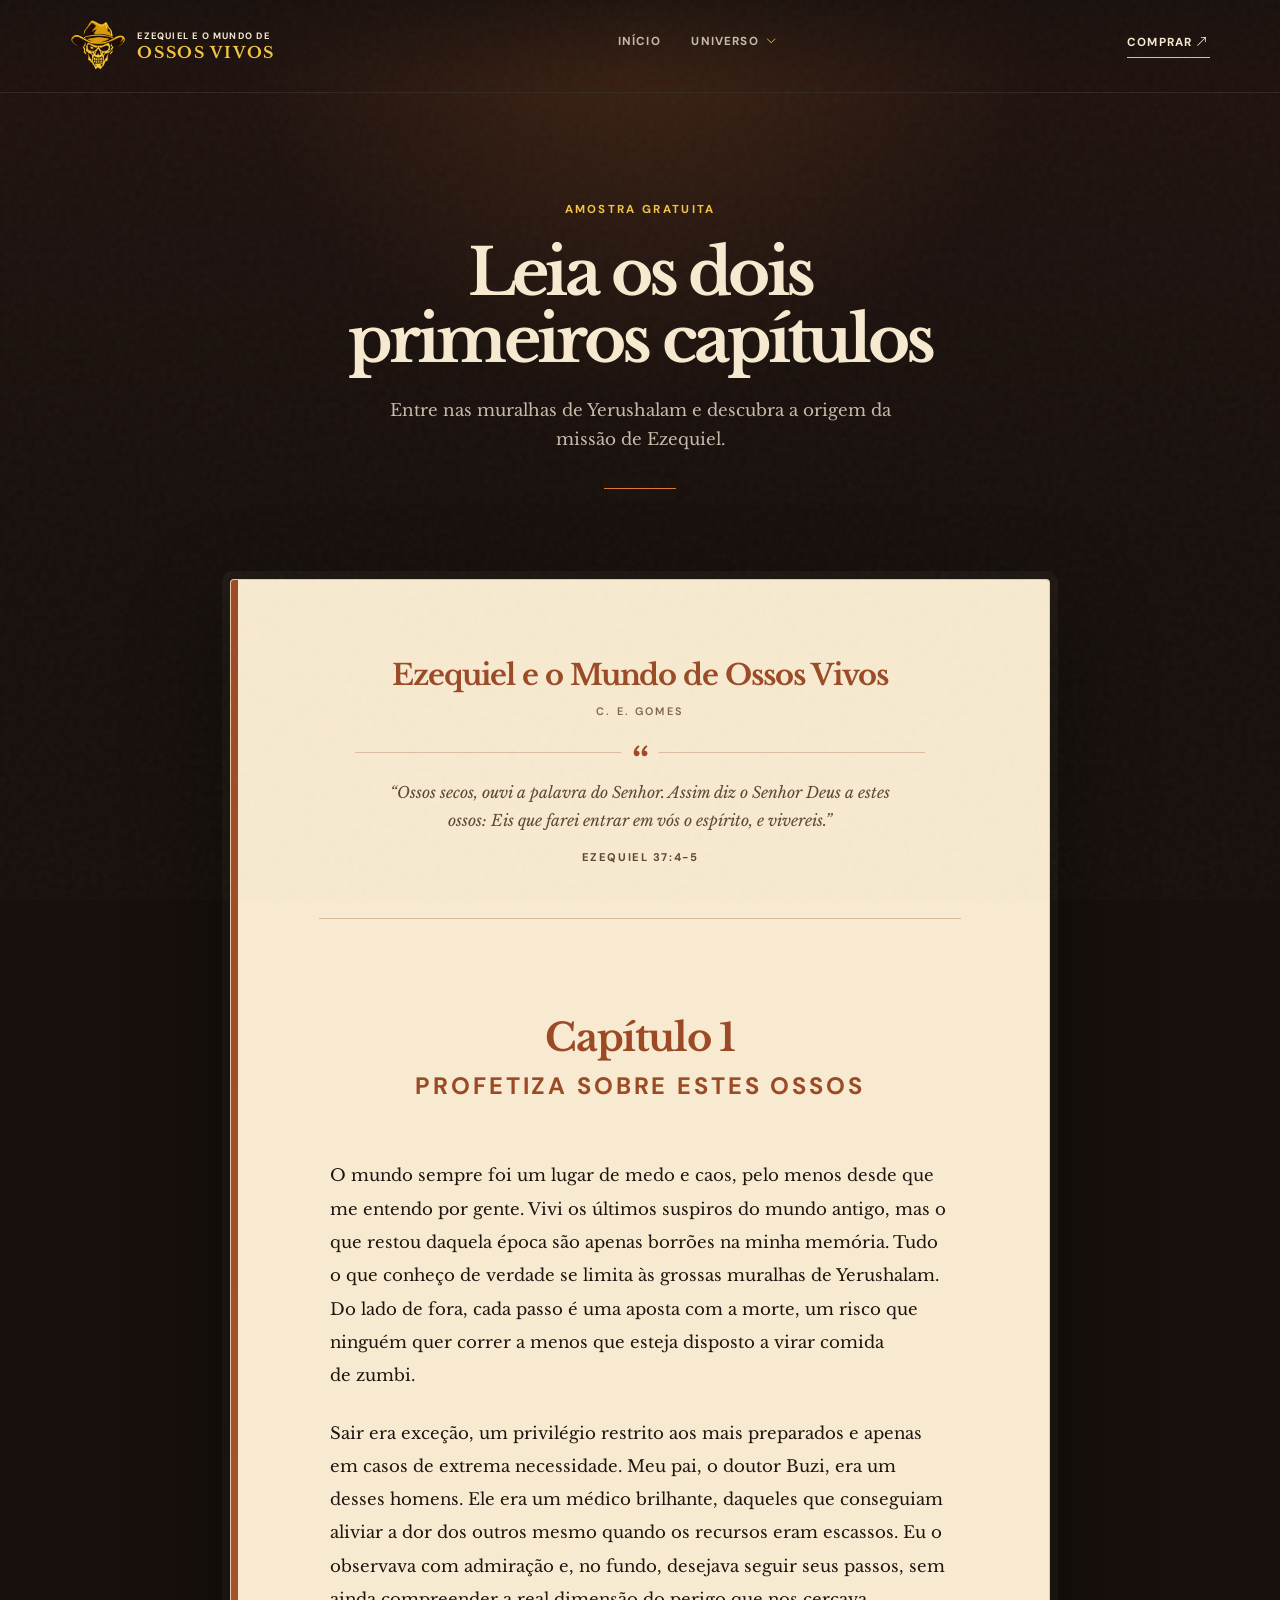
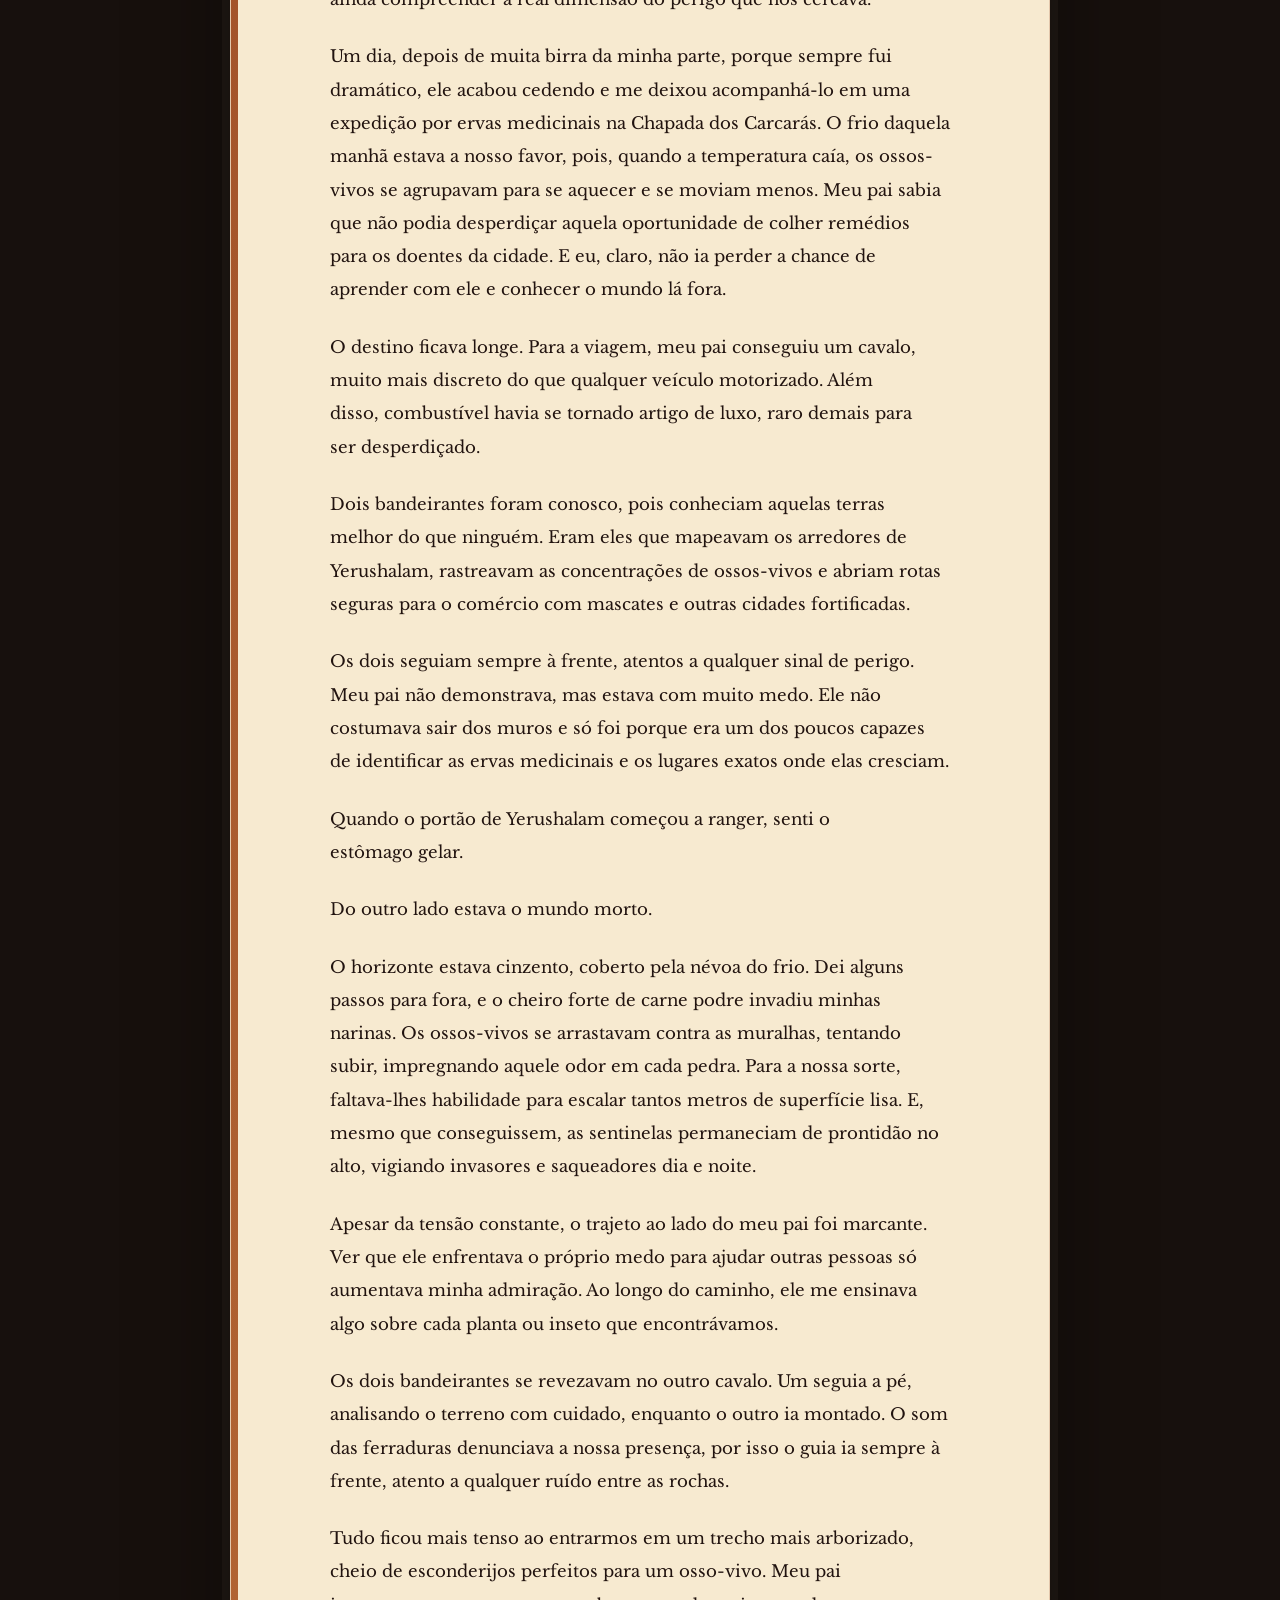
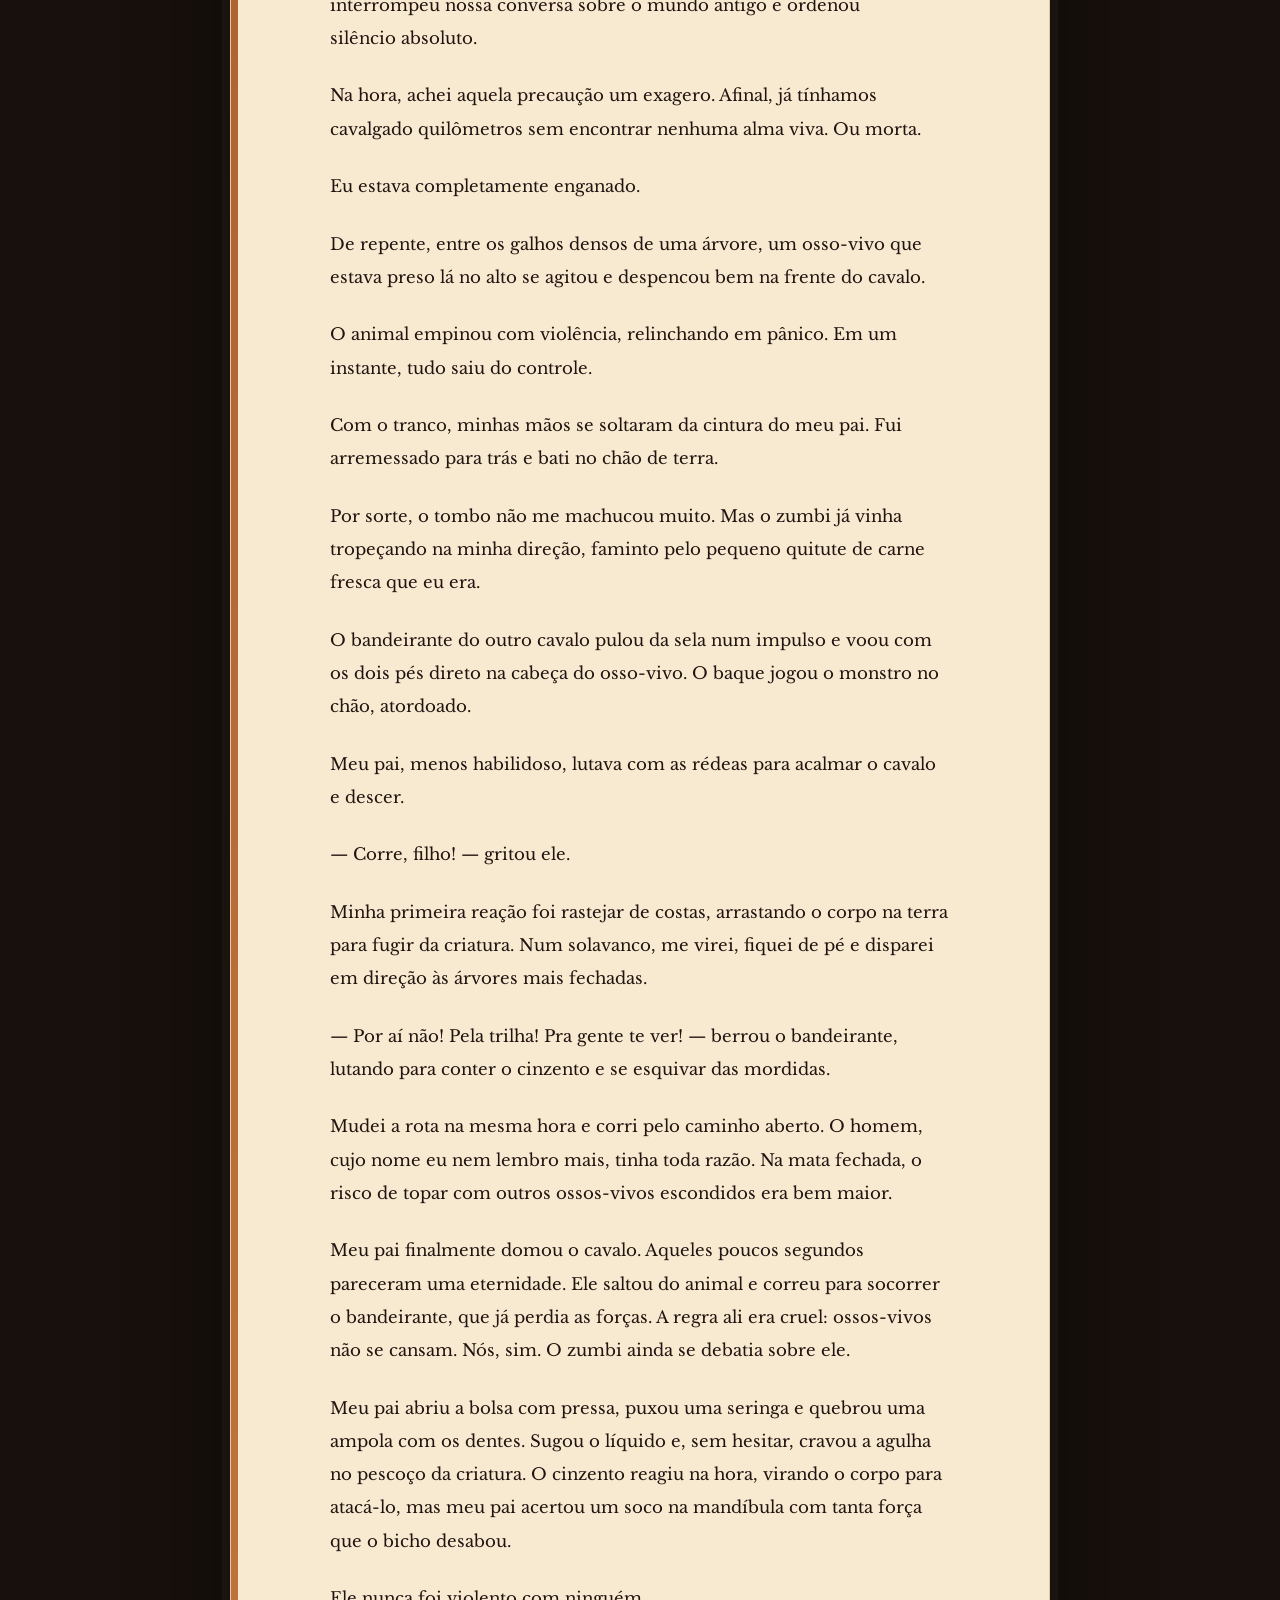
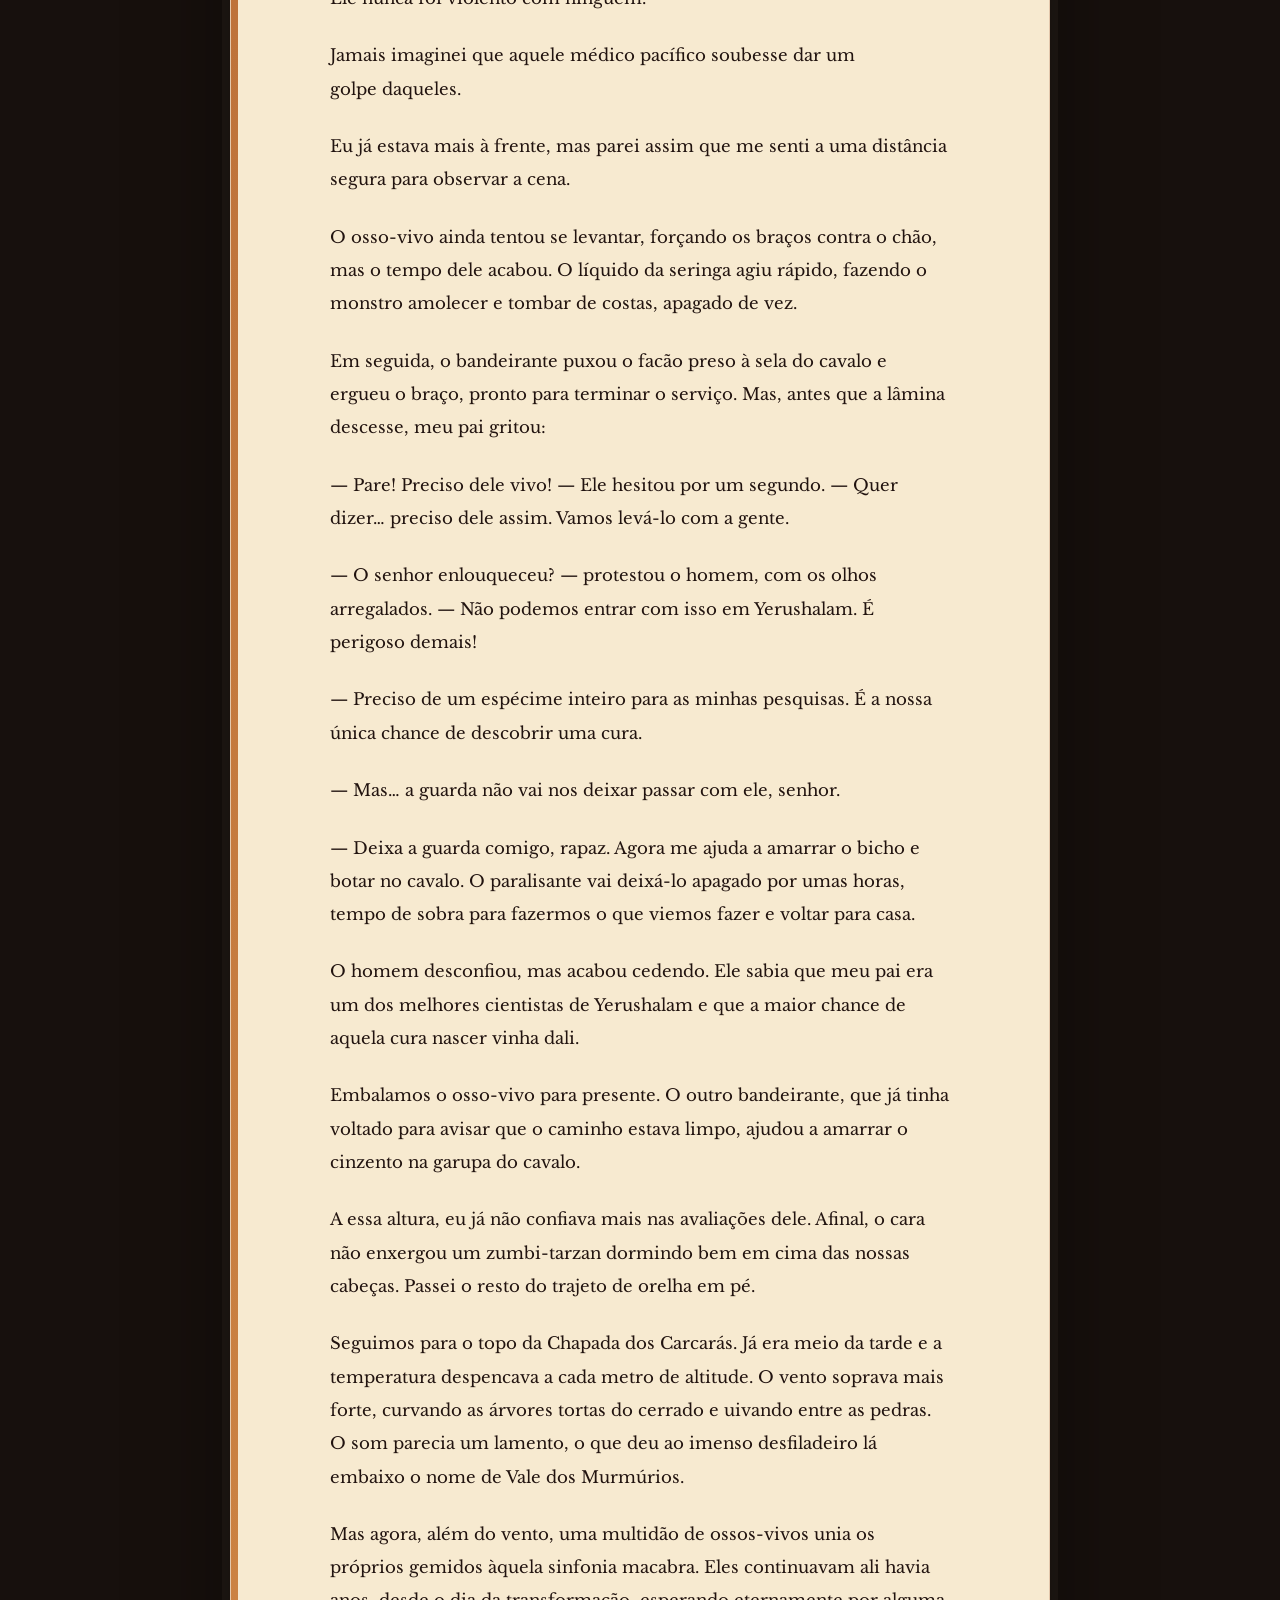
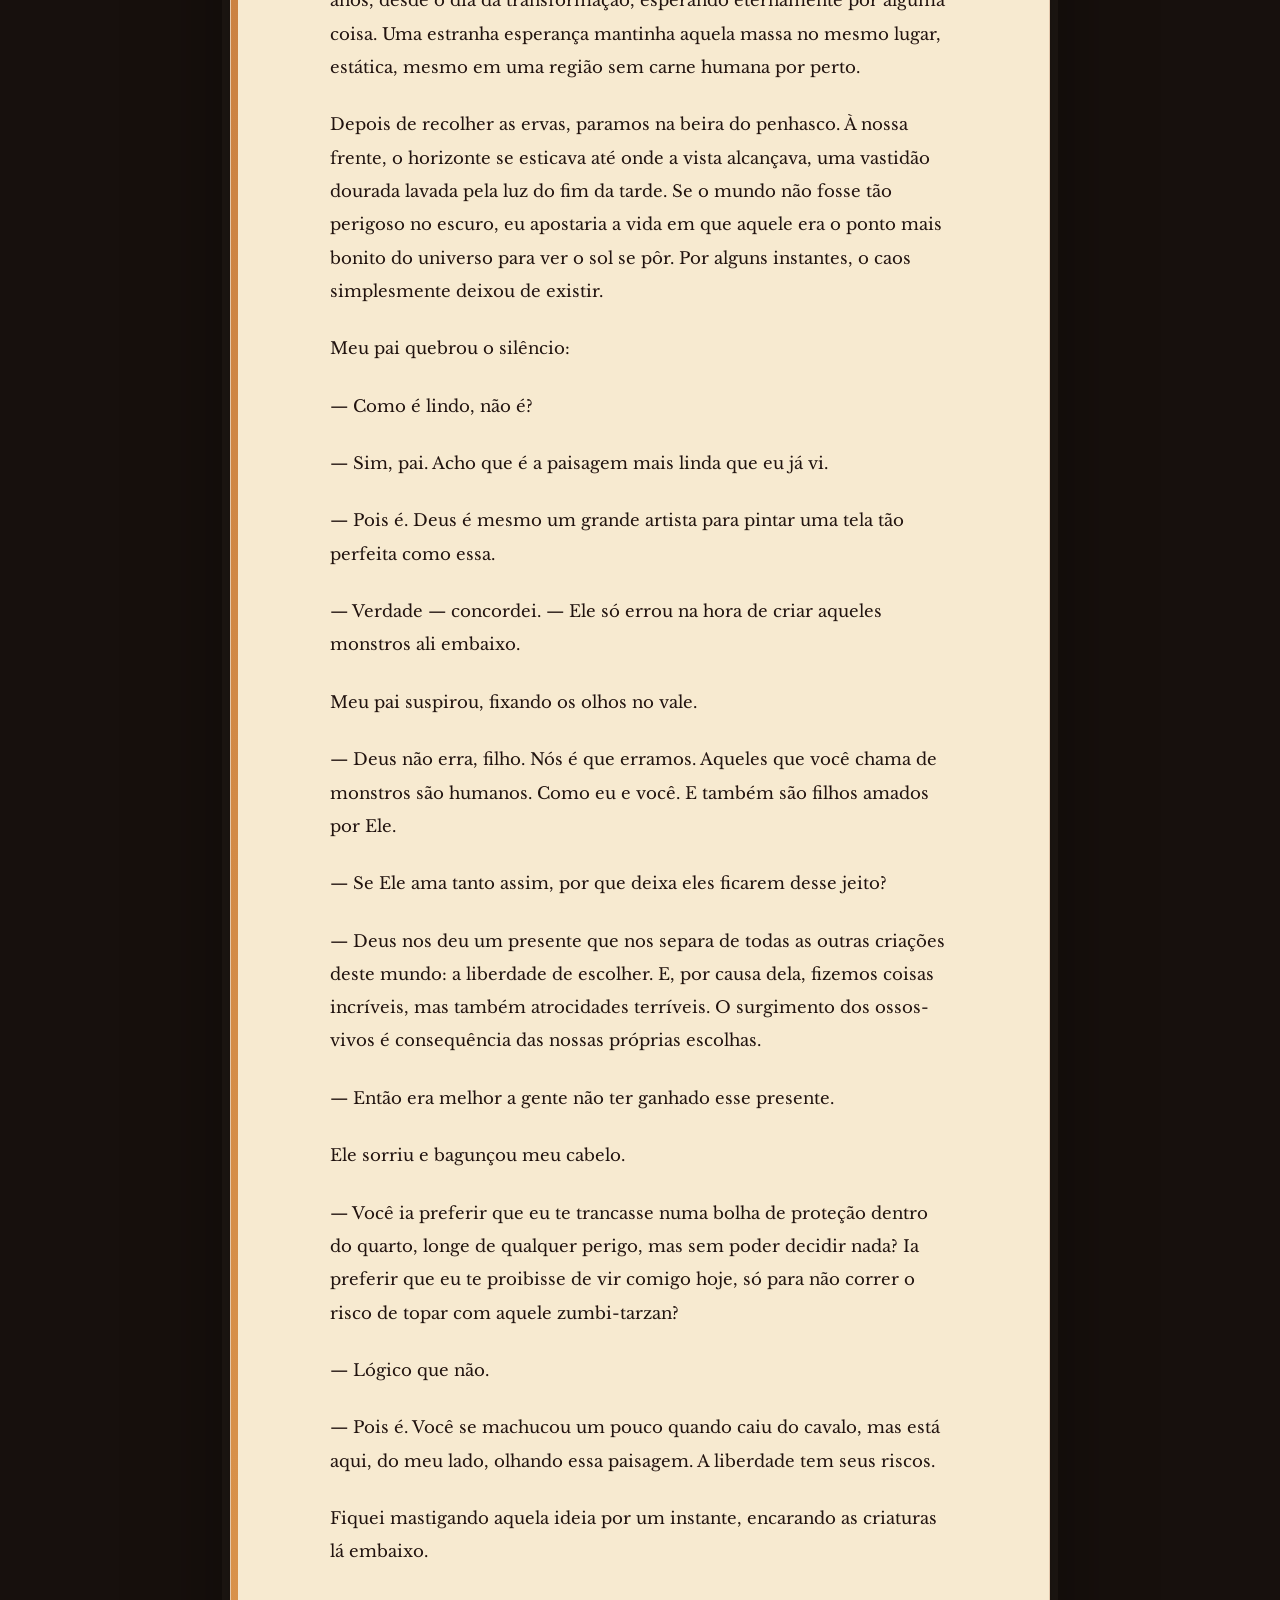
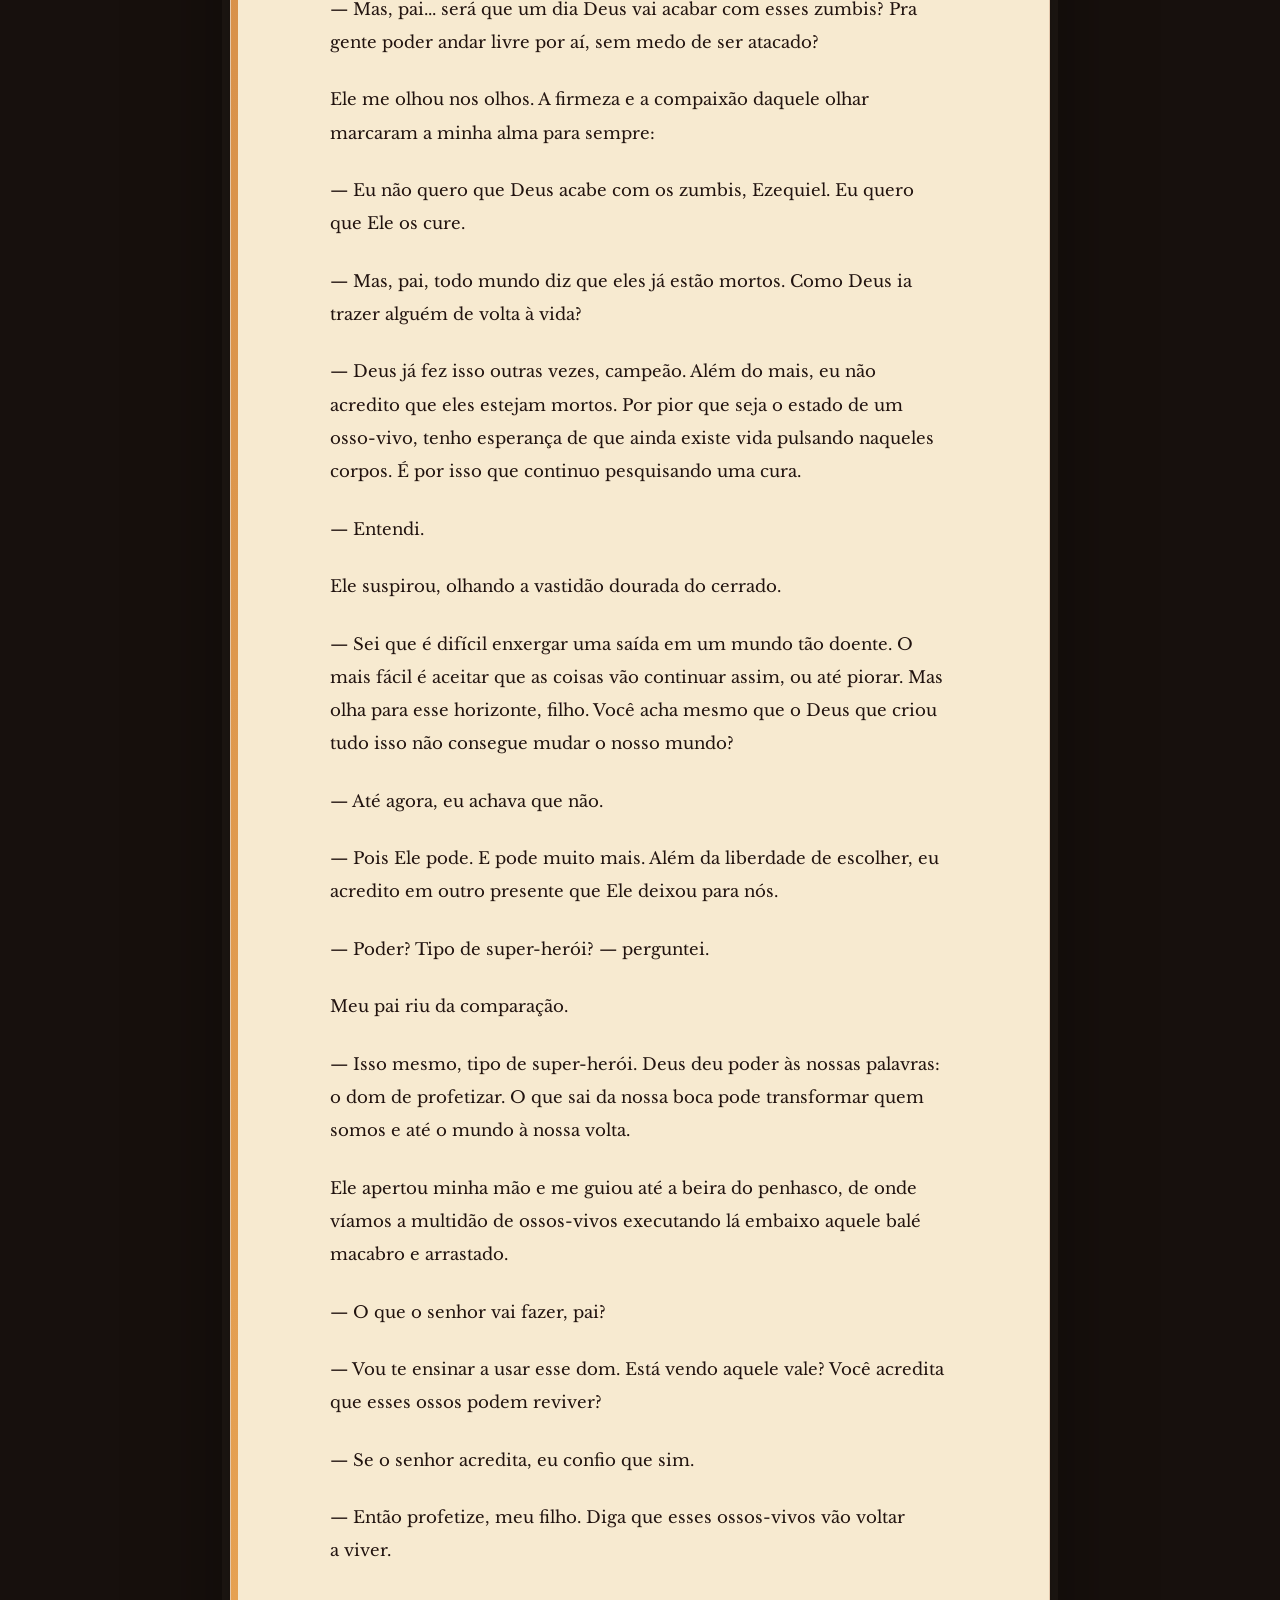
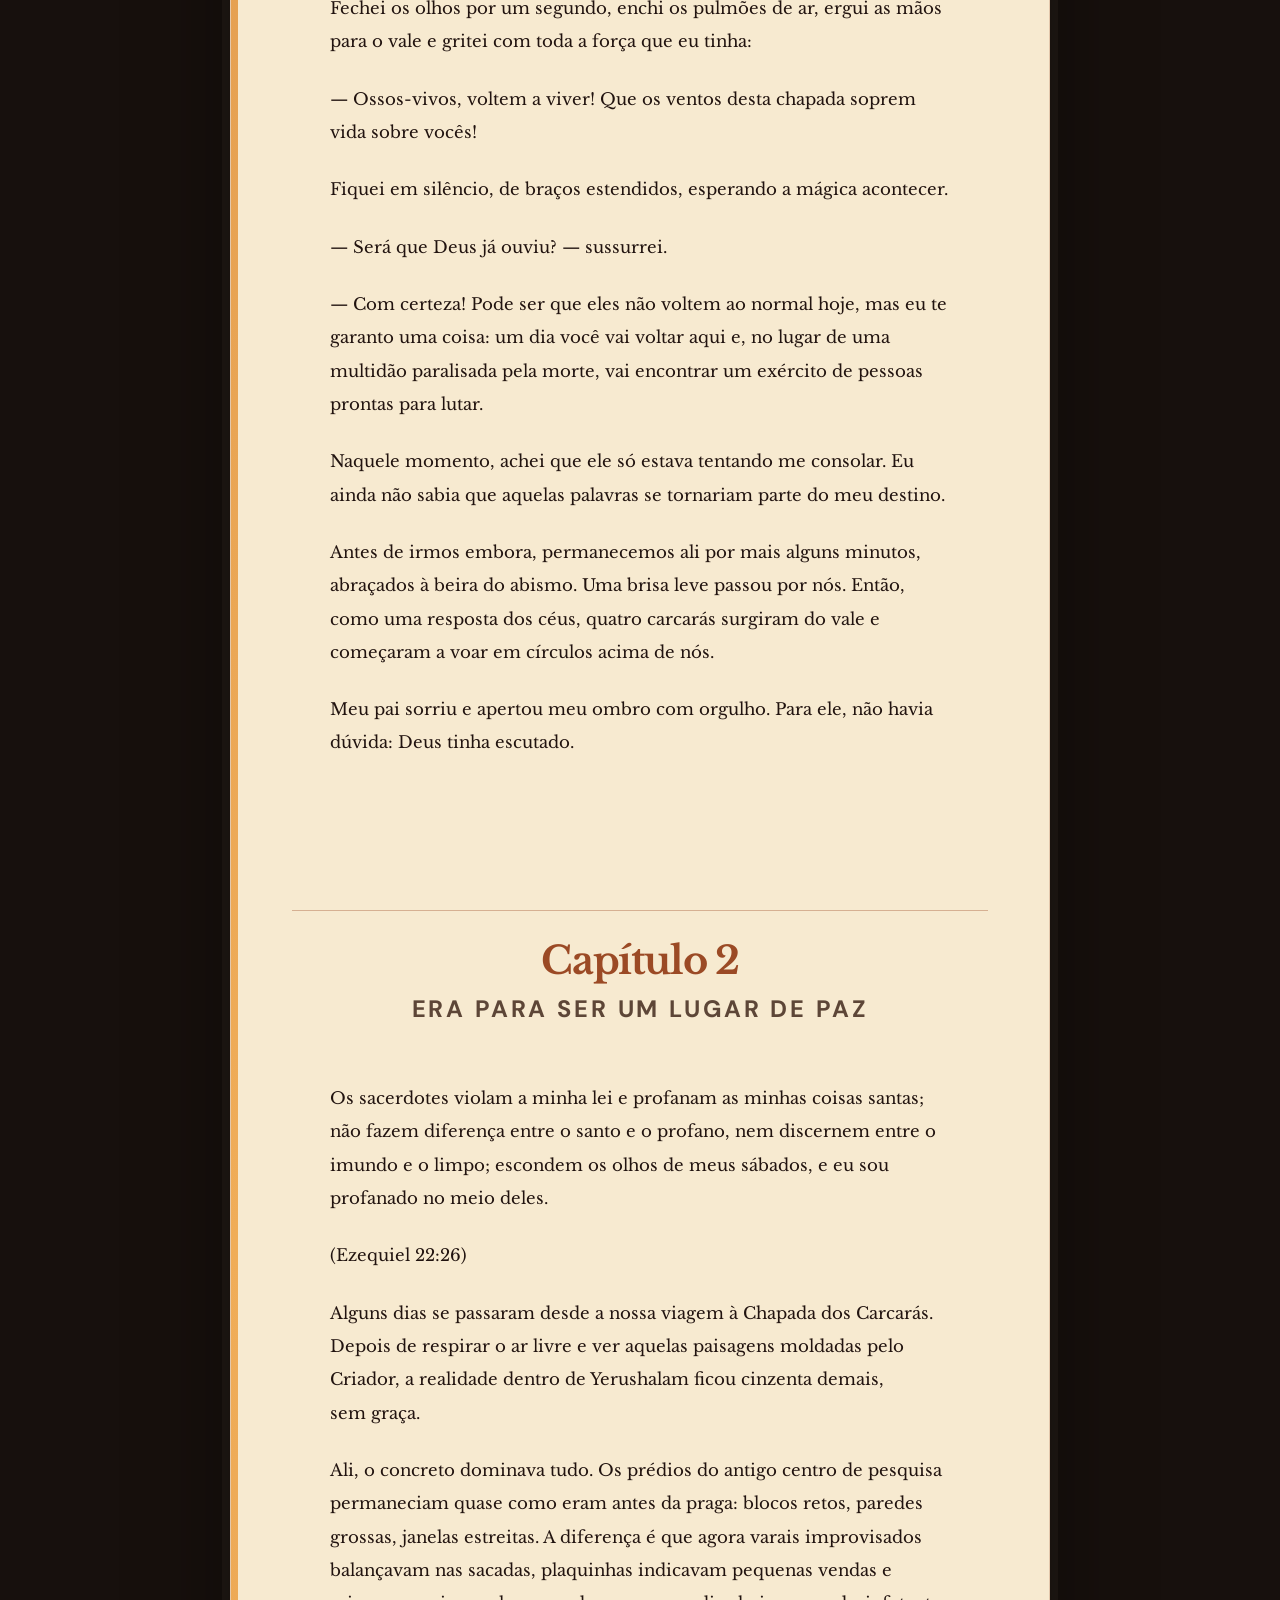
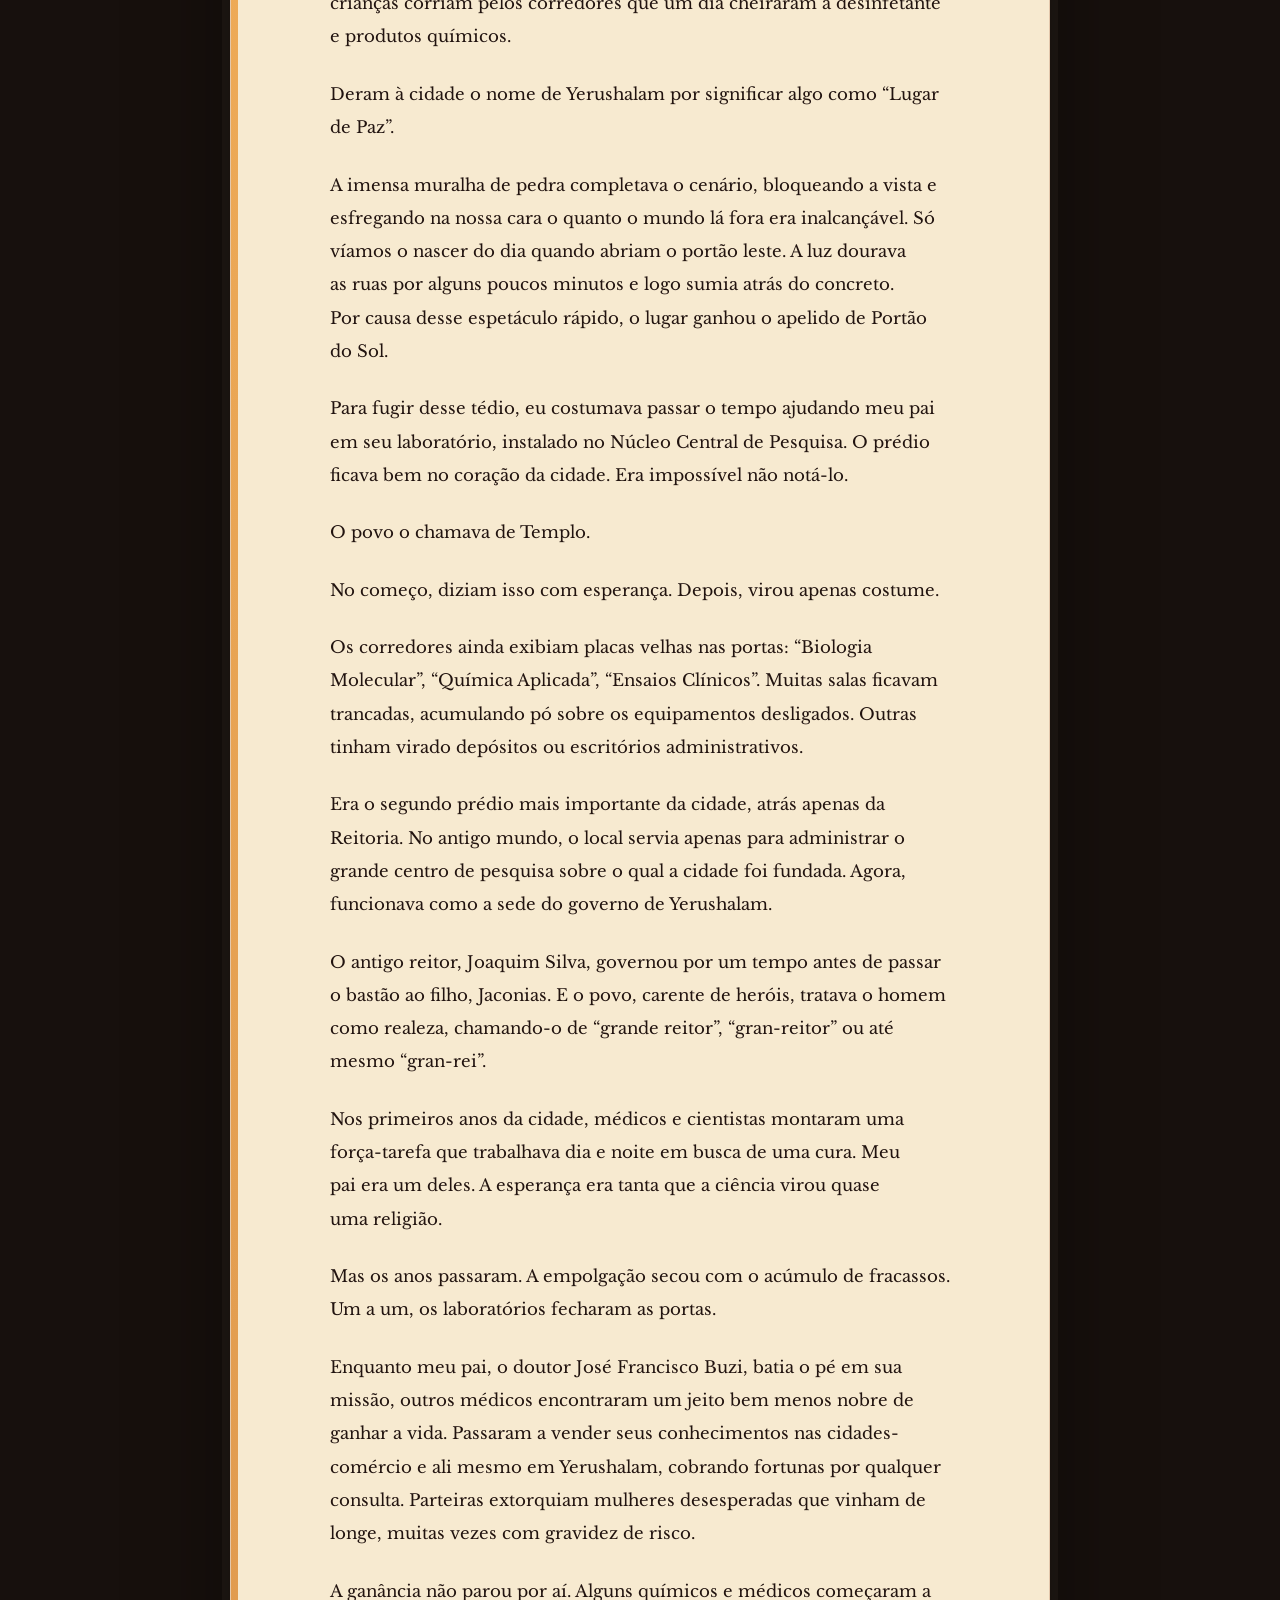
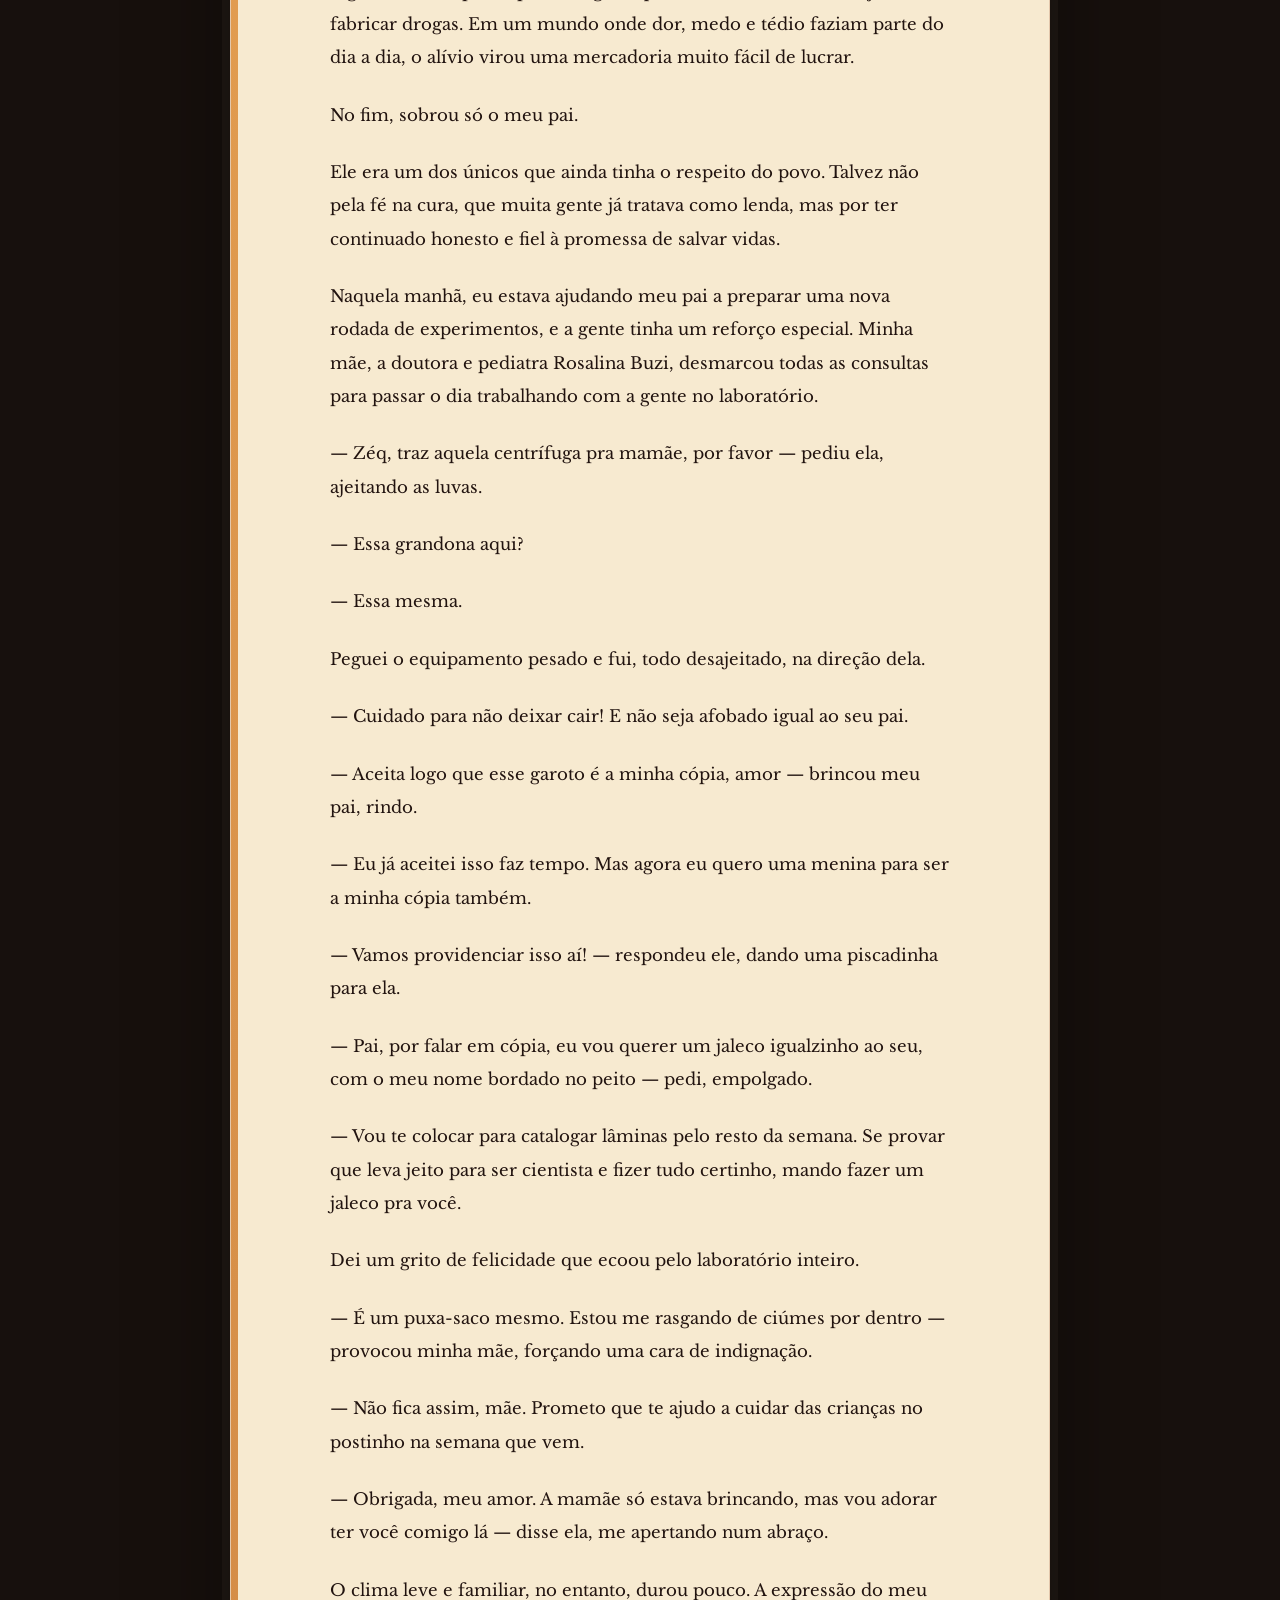
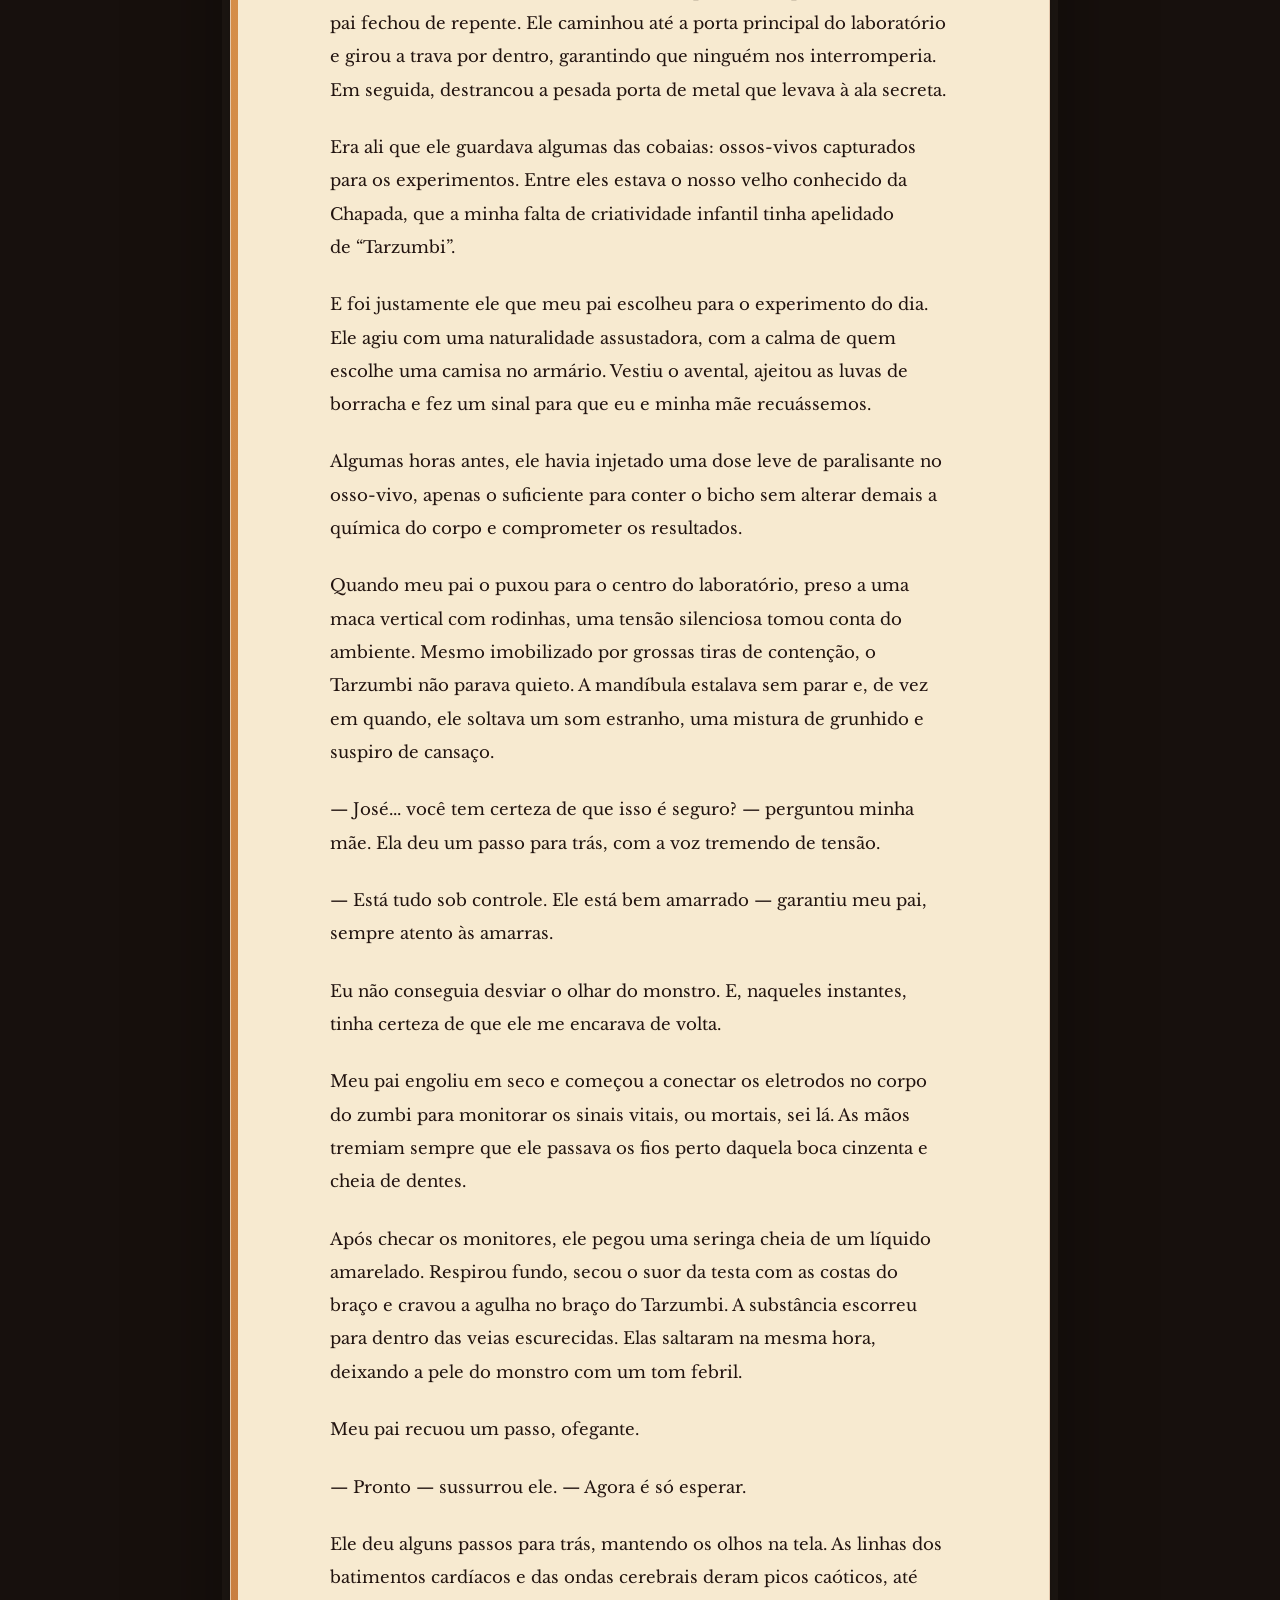
==== commit 4bdf5f53: "ajustes" ====
--- a/amostra.html
+++ b/amostra.html
@@ -29,6 +29,7 @@
   <link rel="stylesheet" href="css/styles.css">
   <link rel="stylesheet" href="css/mobile-fix.css">
   <link rel="stylesheet" href="css/nav-mobile.css">
+  <link rel="stylesheet" href="css/layout-refresh.css">
 </head>
 
 <body>
--- a/css/mobile-fix.css
+++ b/css/mobile-fix.css
@@ -640,3 +640,112 @@
     text-shadow:0 2px 10px rgba(23,16,13,.75);
   }
 }
+
+/* A chamada acompanha a capa, ficando logo abaixo dela no hero. */
+.hero-visual{
+  position:absolute;
+  z-index:1;
+  top:116px;
+  right:clamp(4vw,5.5vw,7vw);
+  /* Reserva altura para a chamada abaixo da capa dentro do hero. */
+  width:min(35vw,400px,calc(66.667vh - 146.667px));
+}
+.hero-visual .hero-art{
+  position:relative;
+  top:auto;
+  right:auto;
+  width:100%;
+  height:auto;
+  aspect-ratio:2 / 3;
+}
+.hero-visual .hero-tagline{
+  max-width:100%;
+  margin:18px 0 0;
+  padding:2px 0 2px 16px;
+  border-left:2px solid #f4c542;
+  color:#f7ead0;
+  font:italic 700 clamp(.9rem,1.25vw,1.1rem)/1.5 var(--serif);
+  text-wrap:pretty;
+}
+
+@media(max-width:700px){
+  .hero-visual{
+    position:relative;
+    top:auto;
+    right:auto;
+    align-self:center;
+    width:min(82vw,340px);
+    margin:24px auto;
+  }
+  .hero-visual .hero-art{
+    width:100%;
+    height:auto!important;
+    margin:0;
+  }
+  .hero-visual .hero-tagline{
+    margin-top:18px;
+    padding-left:15px;
+    font-size:.97rem;
+    line-height:1.5;
+  }
+}
+
+/* Entrada sutil do hero, também visível em telas pequenas. */
+@keyframes hero-copy-enter{
+  from{opacity:0;transform:translateY(18px)}
+  to{opacity:1;transform:translateY(0)}
+}
+@keyframes hero-visual-enter{
+  from{opacity:0;transform:translateY(26px) scale(.975)}
+  to{opacity:1;transform:translateY(0) scale(1)}
+}
+@keyframes hero-cover-breathe{
+  0%,100%{transform:scale(1)}
+  50%{transform:scale(1.025)}
+}
+@keyframes hero-glow-pulse{
+  0%,100%{opacity:.28;transform:scale(.96)}
+  50%{opacity:.42;transform:scale(1.06)}
+}
+.hero-copy>.kicker,
+.hero-copy>h1,
+.hero-copy>.lead,
+.hero-copy>.hero-review,
+.hero-copy>.hero-actions{
+  animation:hero-copy-enter .65s both cubic-bezier(.22,.8,.25,1);
+}
+.hero-copy>.kicker{animation-delay:80ms}
+.hero-copy>h1{animation-delay:150ms}
+.hero-copy>.lead{animation-delay:240ms}
+.hero-copy>.hero-review{animation-delay:330ms}
+.hero-copy>.hero-actions{animation-delay:410ms}
+.hero-visual{animation:hero-visual-enter .8s 220ms both cubic-bezier(.22,.8,.25,1)}
+.hero-visual .hero-tagline{animation:hero-copy-enter .6s 620ms both cubic-bezier(.22,.8,.25,1)}
+.hero-visual .hero-art img{animation:hero-cover-breathe 9s 1.1s ease-in-out infinite}
+.hero-visual .sun-glow{animation:hero-glow-pulse 5s 1s ease-in-out infinite}
+
+@media(max-width:700px){
+  .hero-copy>.kicker{animation-delay:40ms}
+  .hero-copy>h1{animation-delay:100ms}
+  .hero-copy>.lead{animation-delay:180ms}
+  .hero-copy>.hero-review{animation-delay:250ms}
+  .hero-copy>.hero-actions{animation-delay:320ms}
+  .hero-visual{animation-delay:240ms}
+  .hero-visual .hero-tagline{animation-delay:550ms}
+}
+
+@media(prefers-reduced-motion:reduce){
+  .hero-copy>.kicker,
+  .hero-copy>h1,
+  .hero-copy>.lead,
+  .hero-copy>.hero-review,
+  .hero-copy>.hero-actions,
+  .hero-visual,
+  .hero-visual .hero-tagline,
+  .hero-visual .hero-art img,
+  .hero-visual .sun-glow{
+    animation:none;
+    opacity:1;
+    transform:none;
+  }
+}
--- a/css/layout-refresh.css
+++ b/css/layout-refresh.css
@@ -0,0 +1,154 @@
+/* Camada final de composição: ritmo, contraste e superfícies consistentes. */
+:root {
+  --page-gutter: max(5.5vw, calc((100vw - 1240px) / 2));
+  --panel: rgba(40, 25, 18, .78);
+  --panel-line: rgba(244, 197, 66, .24);
+  --soft-gold: rgba(244, 197, 66, .09);
+}
+
+body {
+  background:
+    radial-gradient(circle at 82% 5%, rgba(227, 121, 47, .12), transparent 26rem),
+    radial-gradient(circle at 8% 45%, rgba(244, 197, 66, .045), transparent 24rem),
+    var(--dark);
+}
+
+.site-header {
+  padding: 18px var(--page-gutter);
+  border-bottom-color: rgba(247, 234, 208, .1);
+}
+
+.site-header nav { gap: clamp(18px, 2.4vw, 36px); }
+.site-header nav a, .header-buy { letter-spacing: .1em; }
+.site-header.is-scrolled { backdrop-filter: blur(14px); }
+
+.section {
+  width: min(89vw, var(--content-width));
+  padding-top: clamp(78px, 10vw, 142px);
+  padding-bottom: clamp(78px, 10vw, 142px);
+}
+
+.section-tag {
+  display: flex;
+  align-items: center;
+  gap: 13px;
+  margin-bottom: clamp(32px, 4vw, 52px);
+}
+
+.section-tag::after {
+  content: "";
+  width: min(110px, 12vw);
+  height: 1px;
+  background: linear-gradient(90deg, rgba(244, 197, 66, .65), transparent);
+}
+
+.book-section, .book-trailer, .romance-section, .adventures, .reviews,
+.universe-explore, .universe-links, .place-note, .couple-section,
+.secondary-section, .villain-section, .others-section, .supporting,
+.world, .featured-quotes {
+  border-top-color: rgba(247, 234, 208, .13);
+}
+
+.book-grid, .book-trailer-grid, .romance-grid, .author-grid {
+  gap: clamp(34px, 7vw, 92px);
+}
+
+.book-intro .quote {
+  max-width: 15ch;
+  color: #f7ead0;
+  font-size: clamp(1.8rem, 3vw, 2.85rem);
+  line-height: 1.25;
+}
+
+.book-facts.structured-facts {
+  align-self: start;
+  padding: clamp(26px, 3.4vw, 42px);
+  border: 1px solid var(--panel-line);
+  background: linear-gradient(145deg, var(--soft-gold), rgba(247, 234, 208, .025));
+  box-shadow: 0 22px 45px rgba(0, 0, 0, .15);
+}
+
+.book-facts.structured-facts .fact-group + .fact-group {
+  margin-top: 26px;
+  padding-top: 26px;
+  border-top: 1px solid rgba(247, 234, 208, .13);
+}
+
+.book-trailer-video, .romance-image {
+  border-radius: 4px;
+  box-shadow: 0 24px 60px rgba(0, 0, 0, .32), 0 0 0 1px rgba(244, 197, 66, .13);
+}
+
+.verse-section { position: relative; overflow: hidden; }
+.verse-section::before {
+  content: "";
+  position: absolute;
+  z-index: 0;
+  top: 0;
+  left: 50%;
+  width: min(860px, 120vw);
+  height: 100%;
+  transform: translateX(-50%);
+  pointer-events: none;
+  background: radial-gradient(ellipse at 50% 38%, rgba(244, 197, 66, .1), transparent 63%);
+}
+.verse-section > * { position: relative; z-index: 1; }
+
+.adventure-grid { gap: clamp(12px, 2vw, 24px); }
+.adventure-grid article {
+  border-radius: 3px;
+  box-shadow: 0 16px 34px rgba(0, 0, 0, .2);
+}
+
+.universe-explore-grid a, .universe-card-grid a {
+  overflow: hidden;
+  box-shadow: 0 18px 38px rgba(0, 0, 0, .16);
+}
+
+.review-grid blockquote {
+  display: flex;
+  min-height: 100%;
+  flex-direction: column;
+  padding: clamp(24px, 3vw, 34px);
+  border-color: rgba(247, 234, 208, .16);
+  background: linear-gradient(145deg, rgba(247, 234, 208, .055), rgba(247, 234, 208, .018));
+}
+.review-grid cite { margin-top: auto; padding-top: 8px; }
+
+.featured-quotes {
+  margin-top: clamp(30px, 5vw, 72px);
+  margin-bottom: clamp(30px, 5vw, 72px);
+  padding-right: clamp(24px, 5vw, 72px);
+  padding-left: clamp(24px, 5vw, 72px);
+  border: 1px solid rgba(244, 197, 66, .16);
+  border-radius: 5px;
+  background: linear-gradient(145deg, rgba(66, 42, 28, .94), rgba(33, 19, 15, .96));
+  box-shadow: 0 26px 55px rgba(0, 0, 0, .18);
+}
+
+.subpage-hero {
+  width: min(89vw, var(--content-width));
+  margin: 0 auto;
+  padding-right: min(18vw, 260px);
+}
+.subpage-hero h1 { text-wrap: balance; }
+.place-card { border: 1px solid rgba(244, 197, 66, .18); border-radius: 3px; }
+
+.sample-book {
+  border-radius: 4px;
+  box-shadow: 0 34px 100px rgba(0, 0, 0, .42), 0 0 0 8px rgba(247, 234, 208, .04);
+}
+
+@media (max-width: 700px) {
+  :root { --page-gutter: 6vw; }
+  .site-header { padding: 14px var(--page-gutter); }
+  .section { width: 88vw; padding-top: 72px; padding-bottom: 72px; }
+  .section-tag { margin-bottom: 28px; }
+  .section-tag::after { width: 58px; }
+  .book-facts.structured-facts { padding: 24px 20px; }
+  .book-trailer-grid, .romance-grid, .author-grid { gap: 34px; }
+  .subpage-hero { width: 88vw; padding-right: 0; }
+  .review-grid blockquote { padding: 24px; }
+  .featured-quotes { margin-top: 24px; margin-bottom: 24px; padding-right: 22px; padding-left: 22px; }
+  .sample-book { box-shadow: 0 22px 60px rgba(0, 0, 0, .36), 0 0 0 5px rgba(247, 234, 208, .04); }
+}
